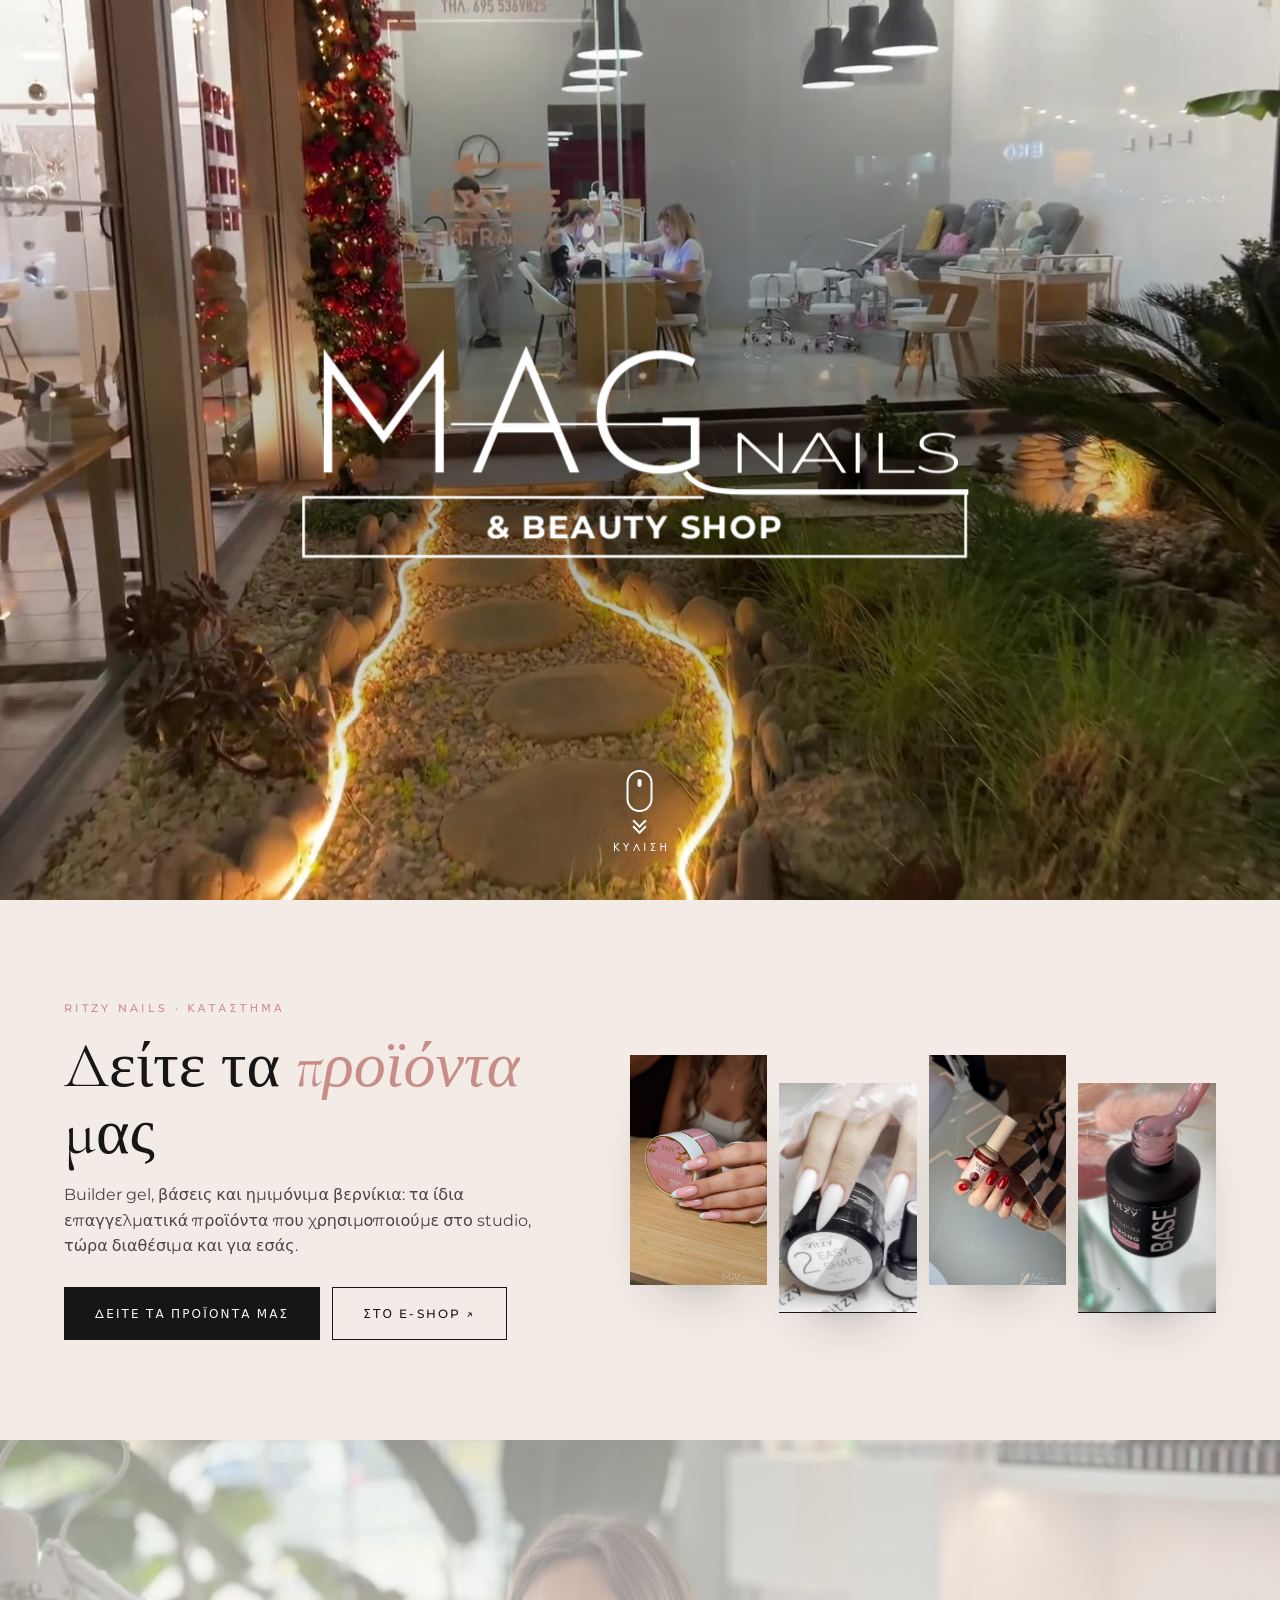
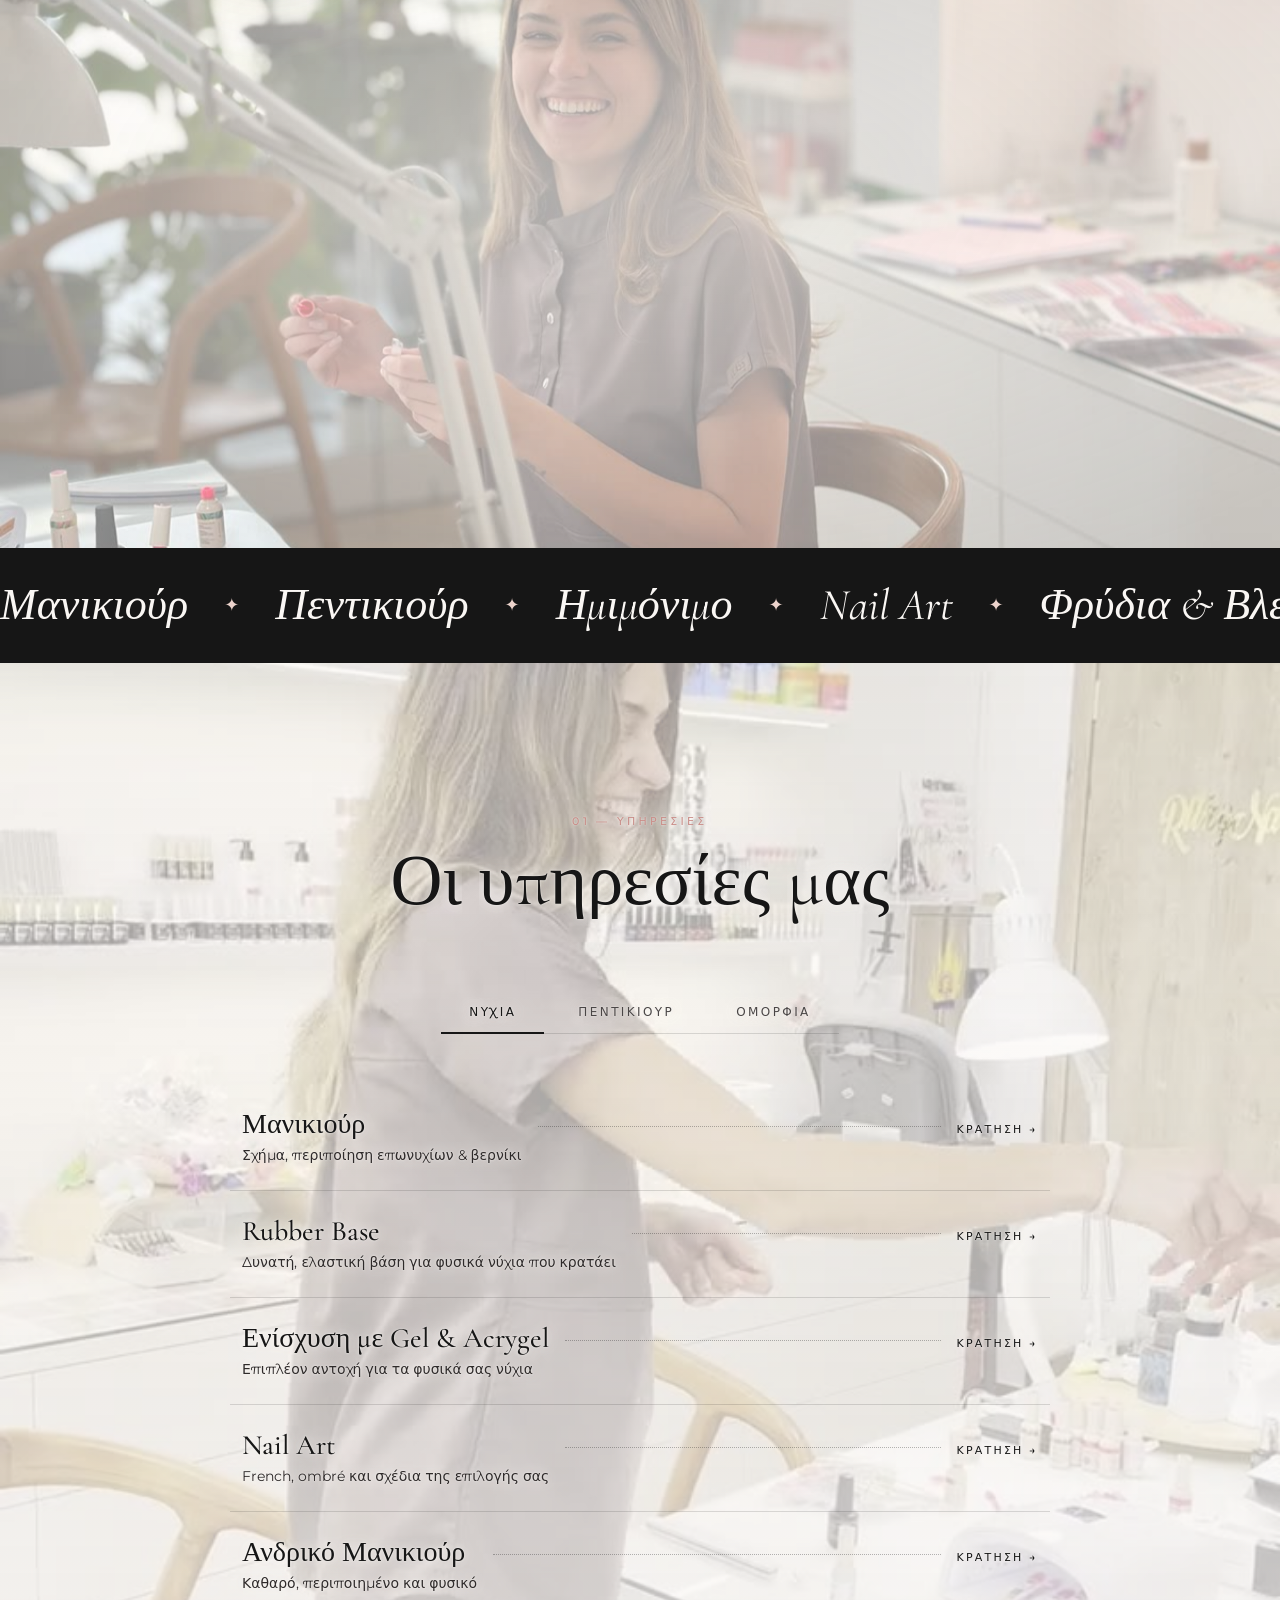
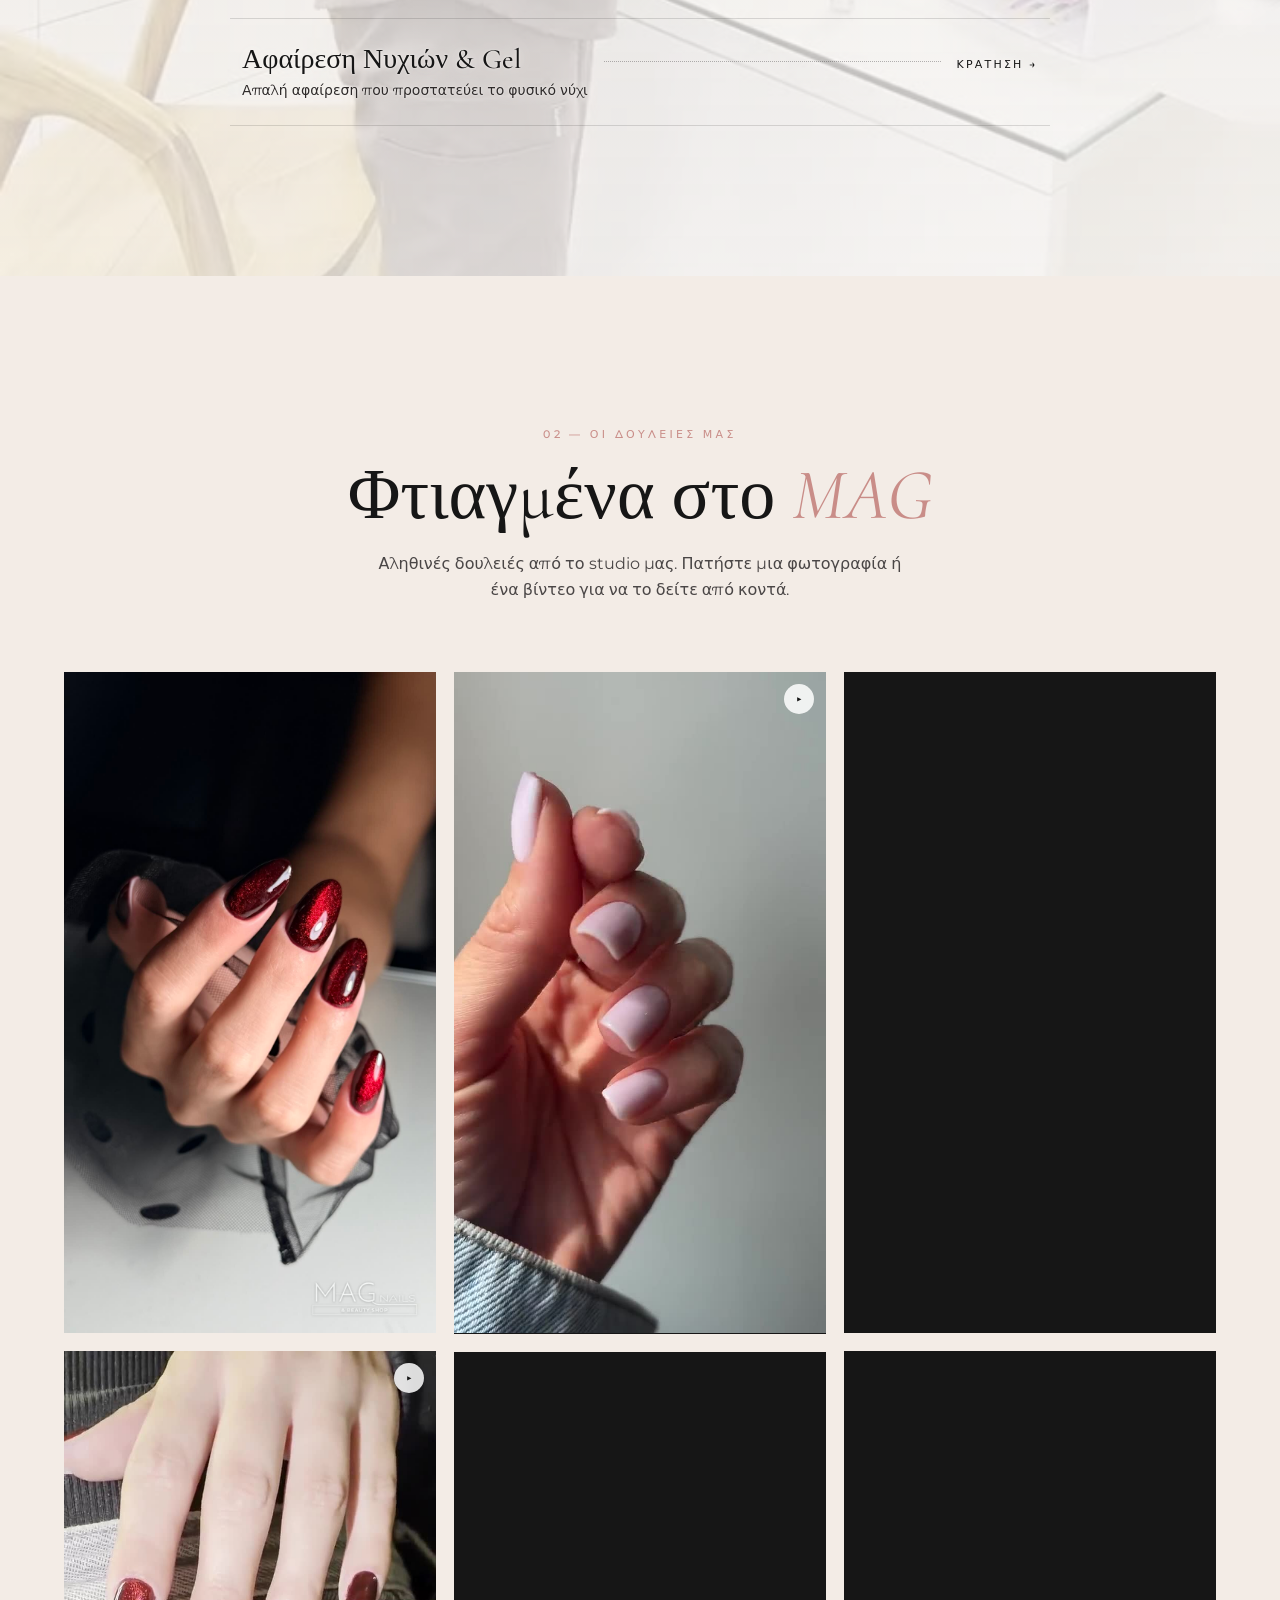
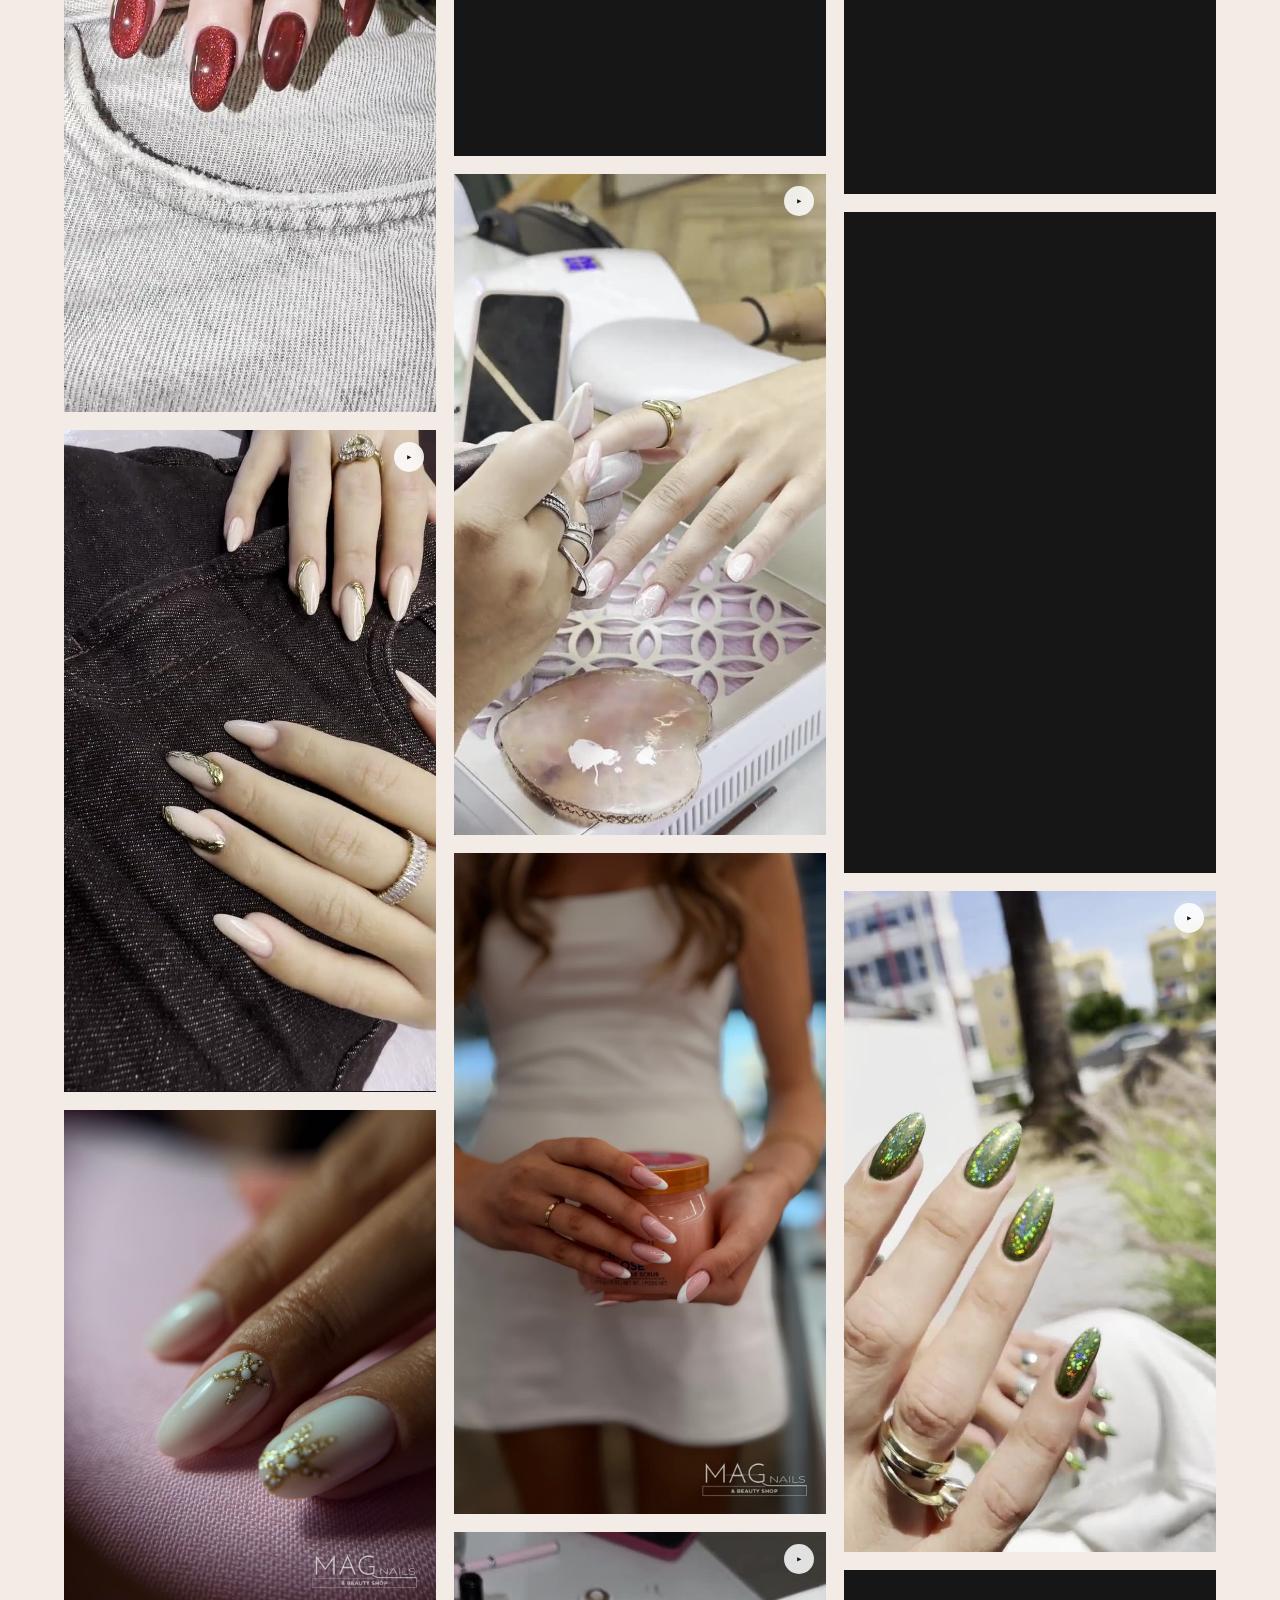
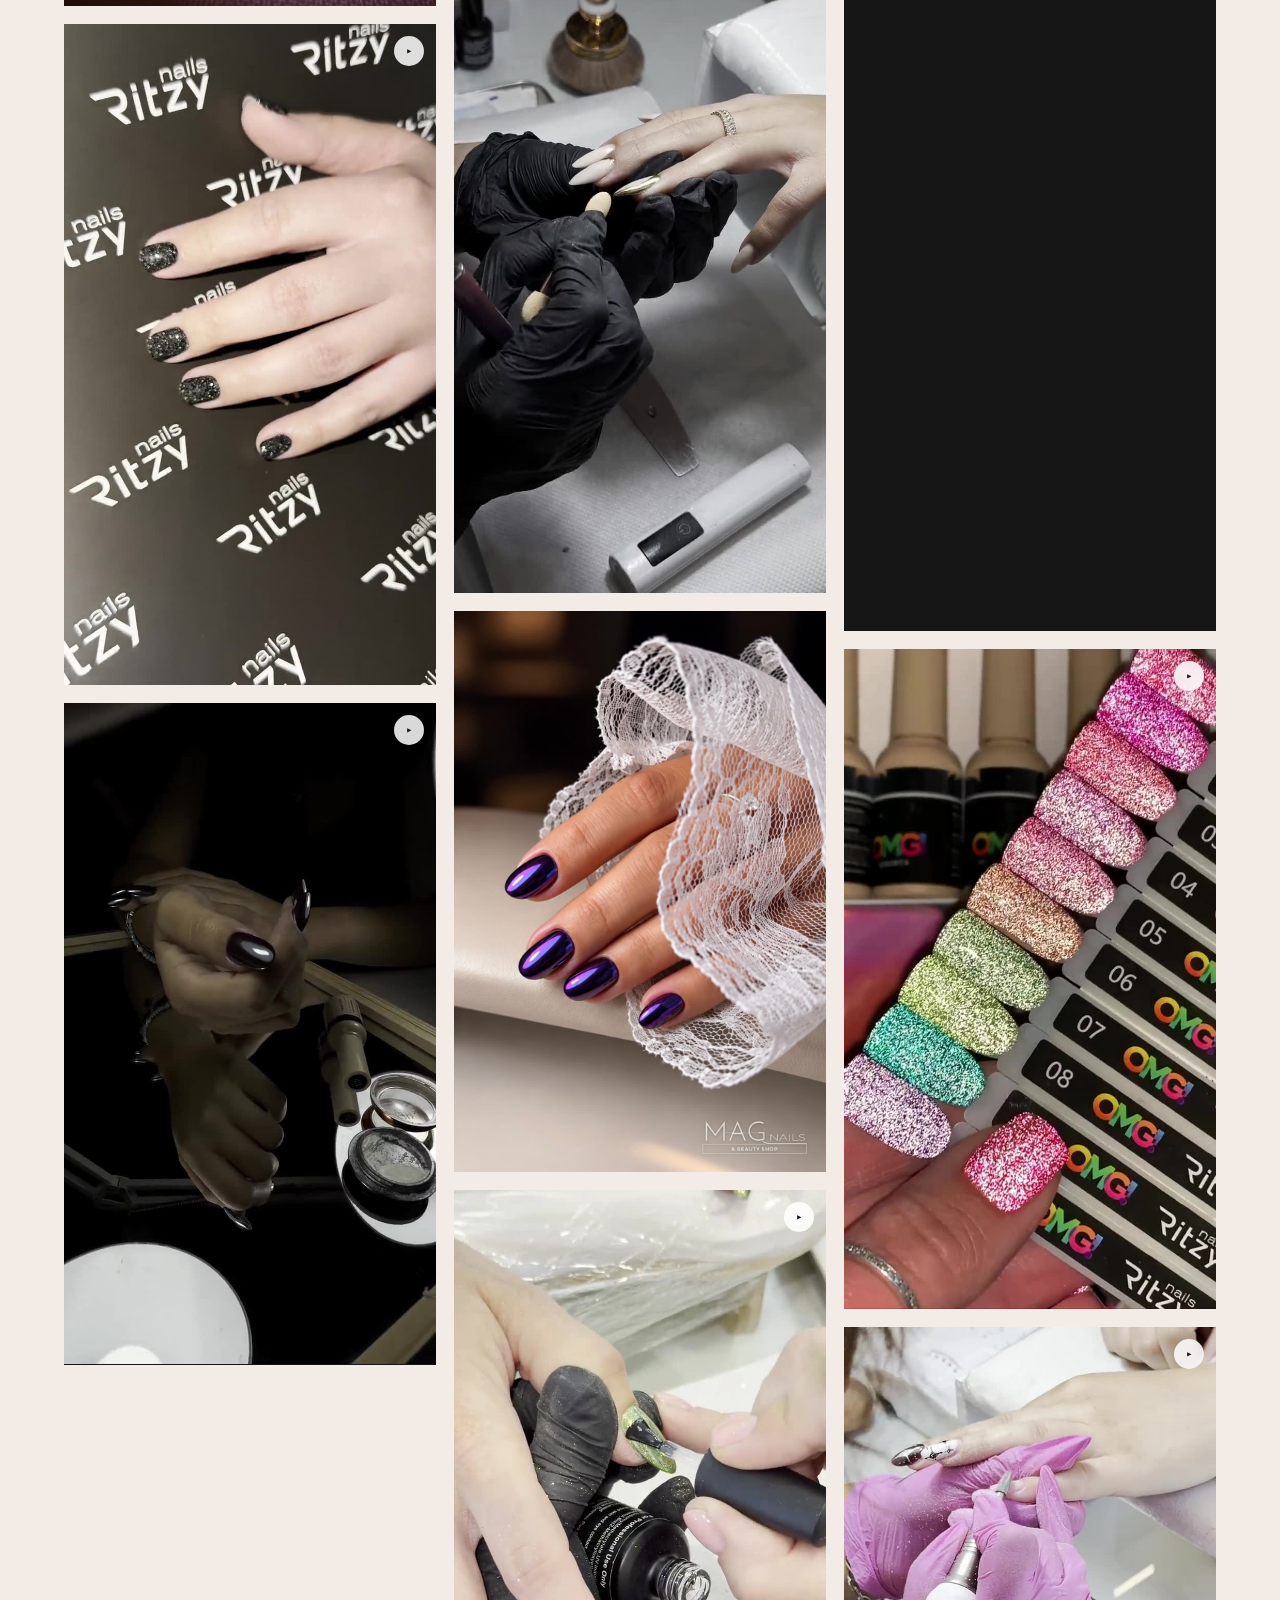
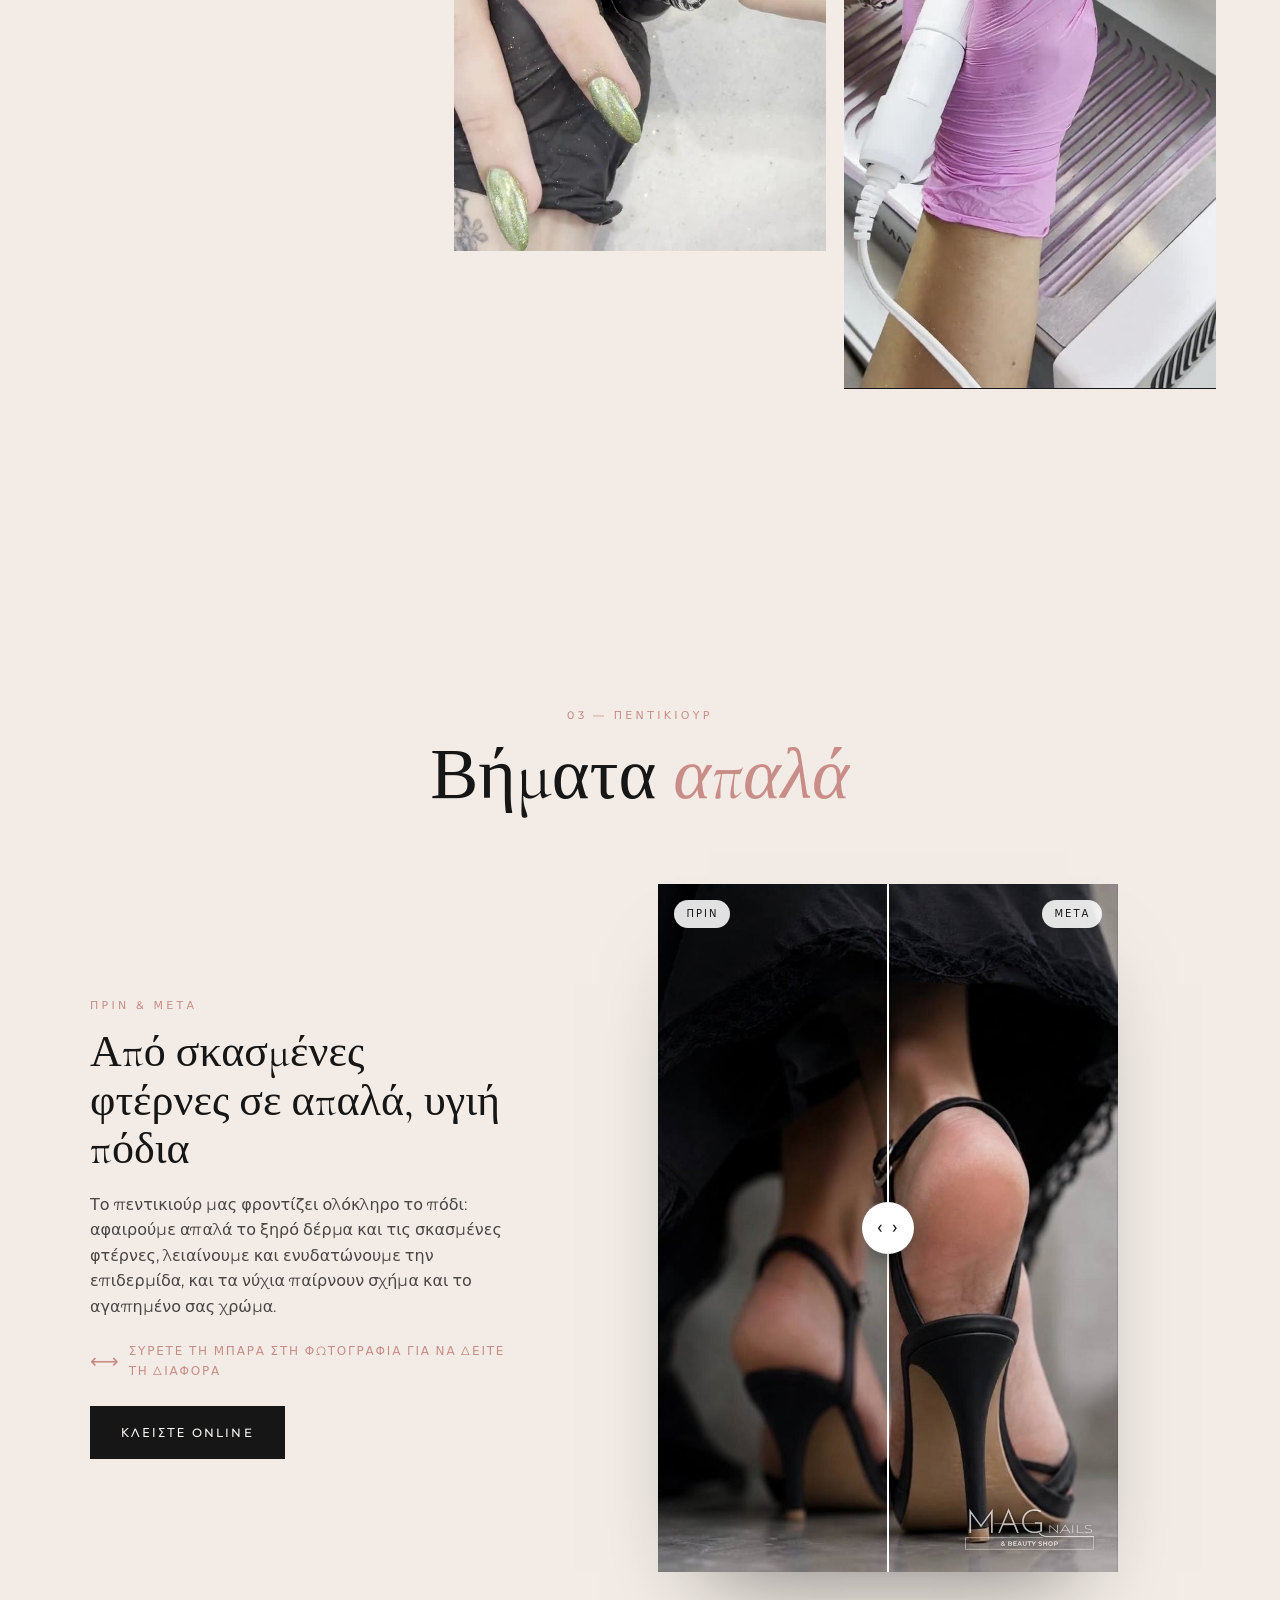
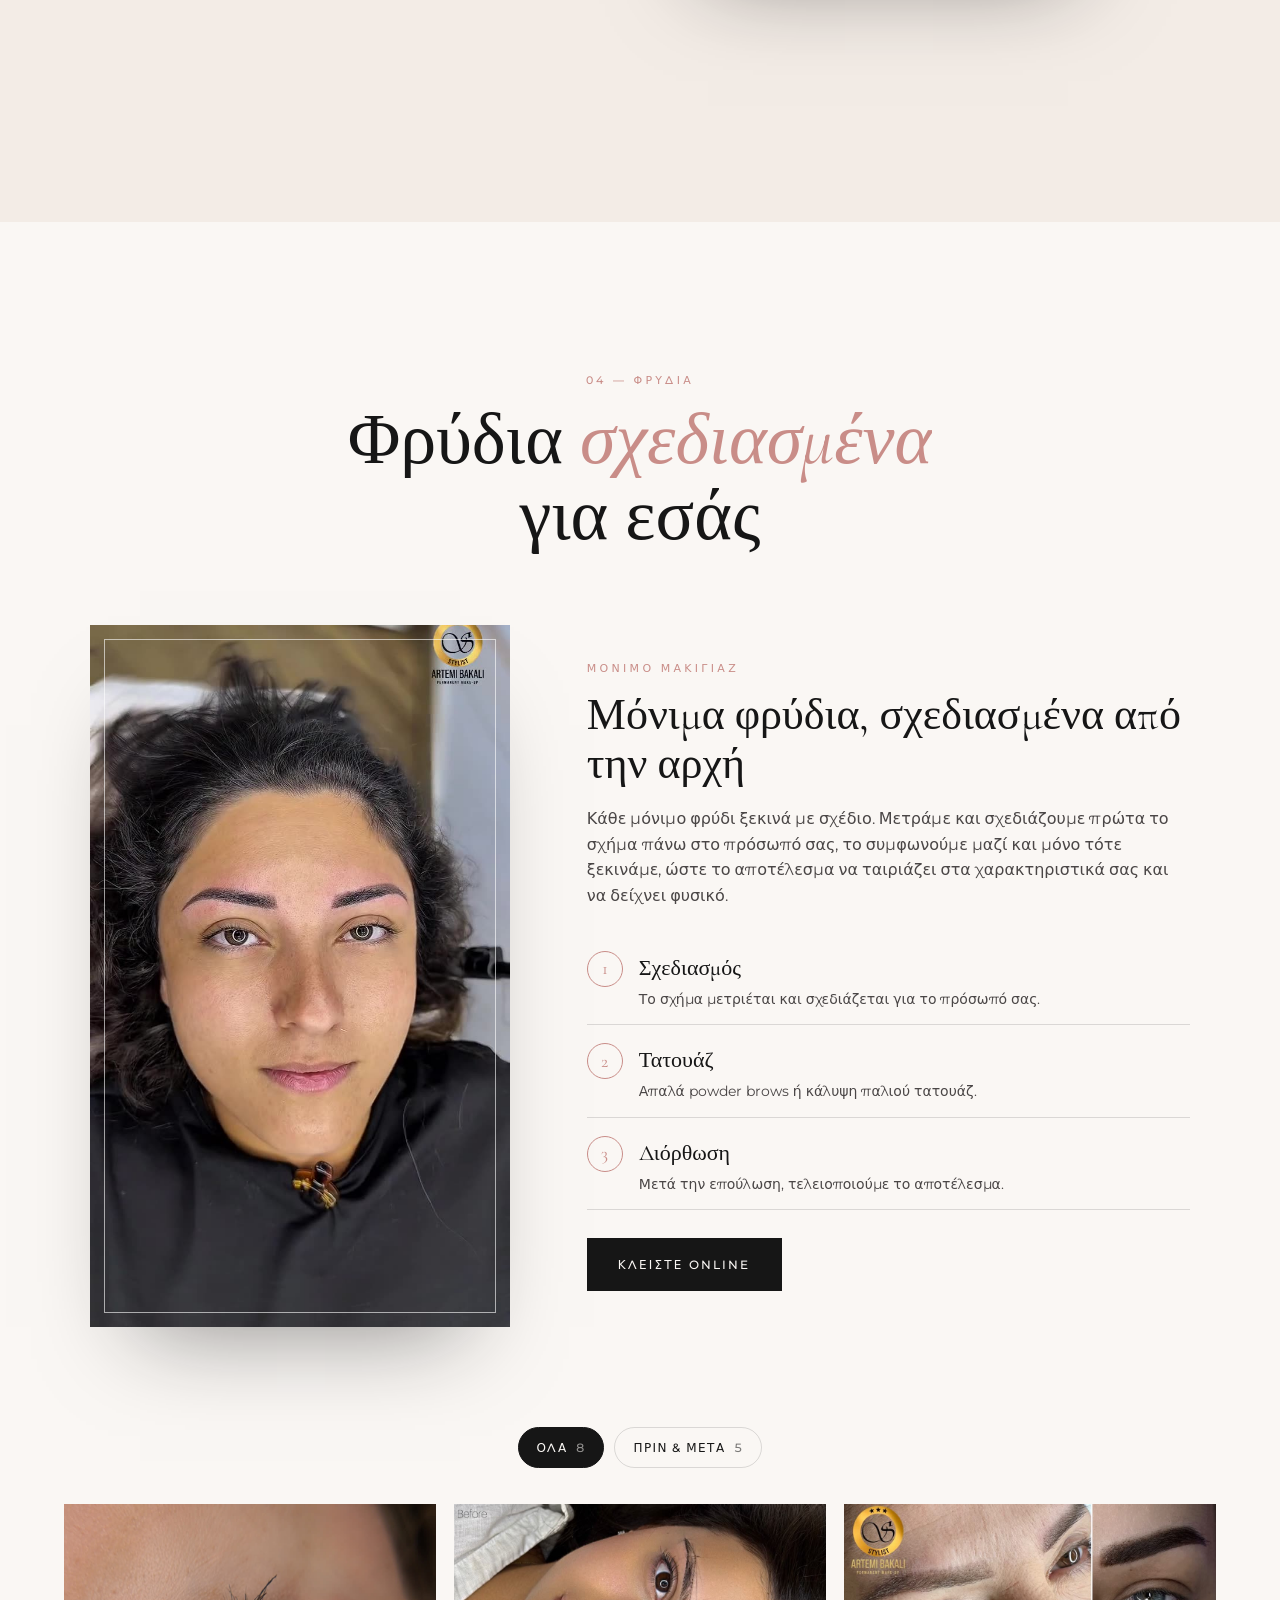
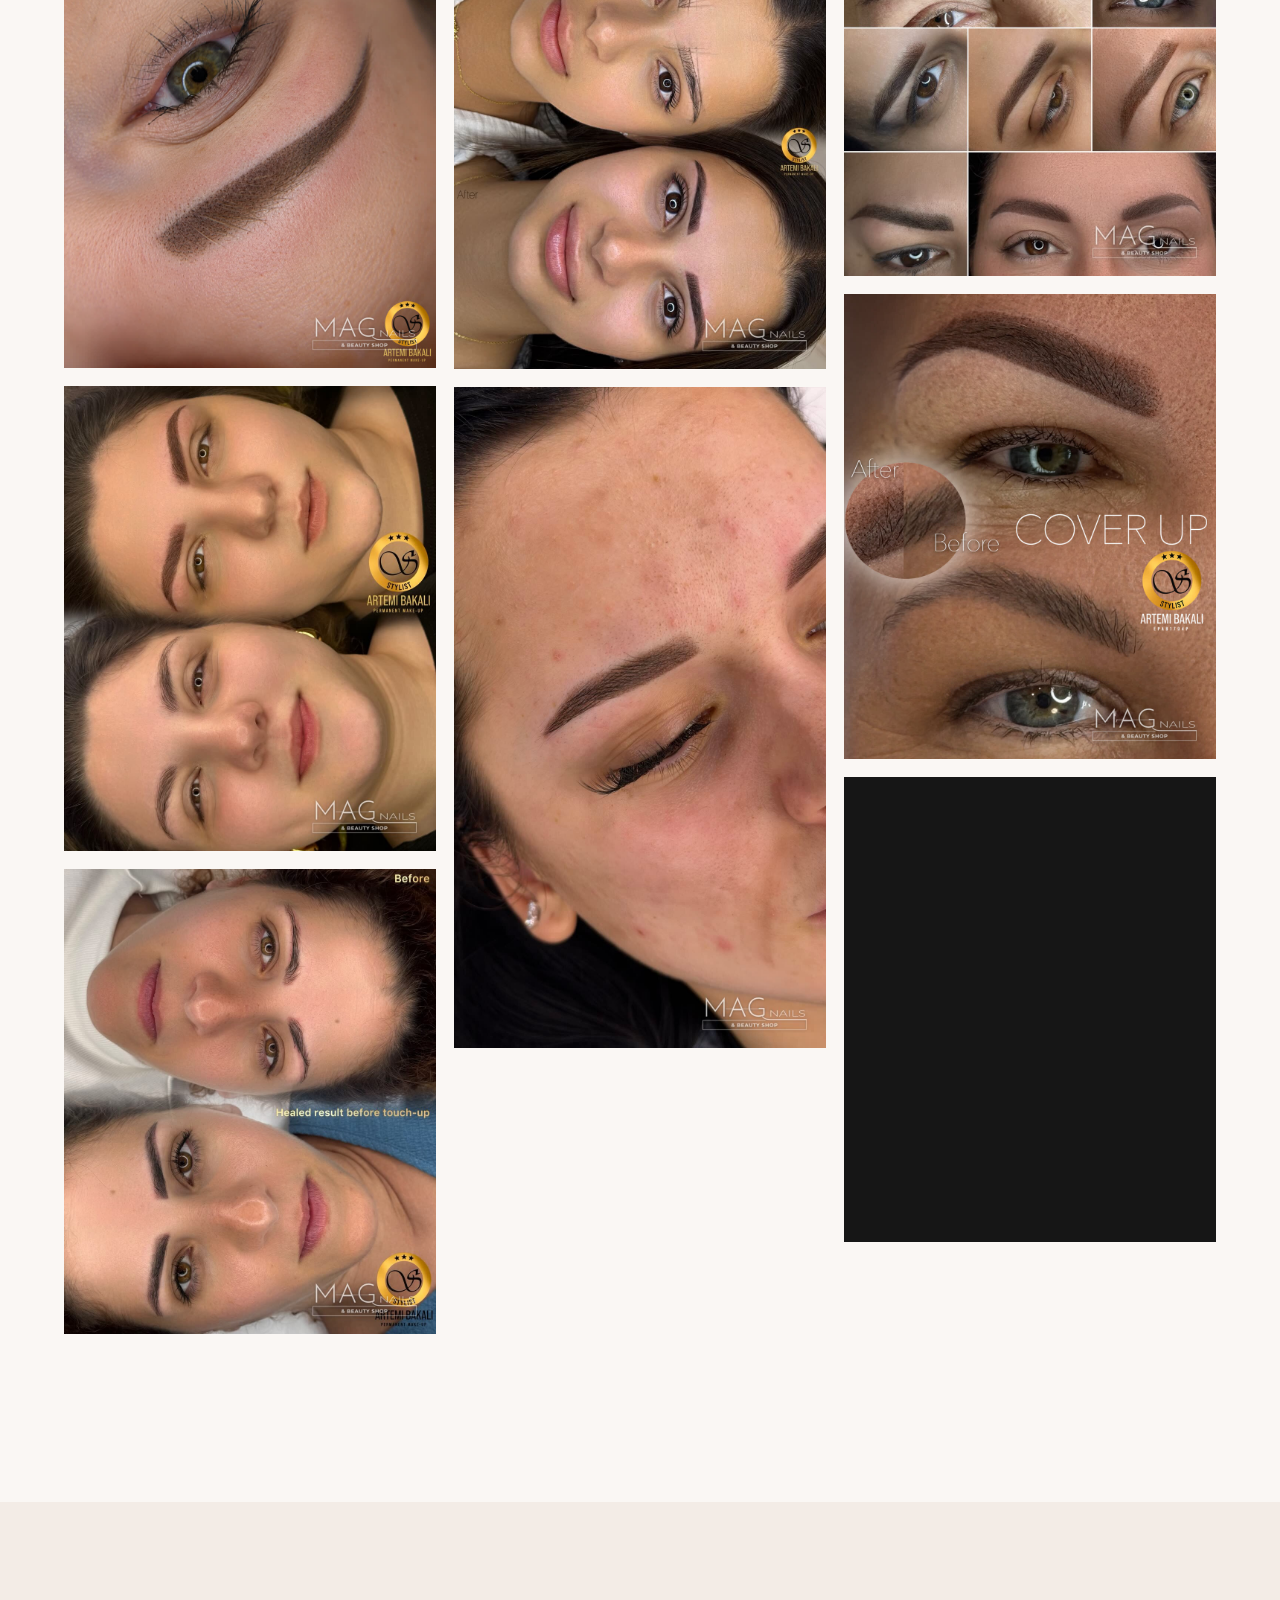
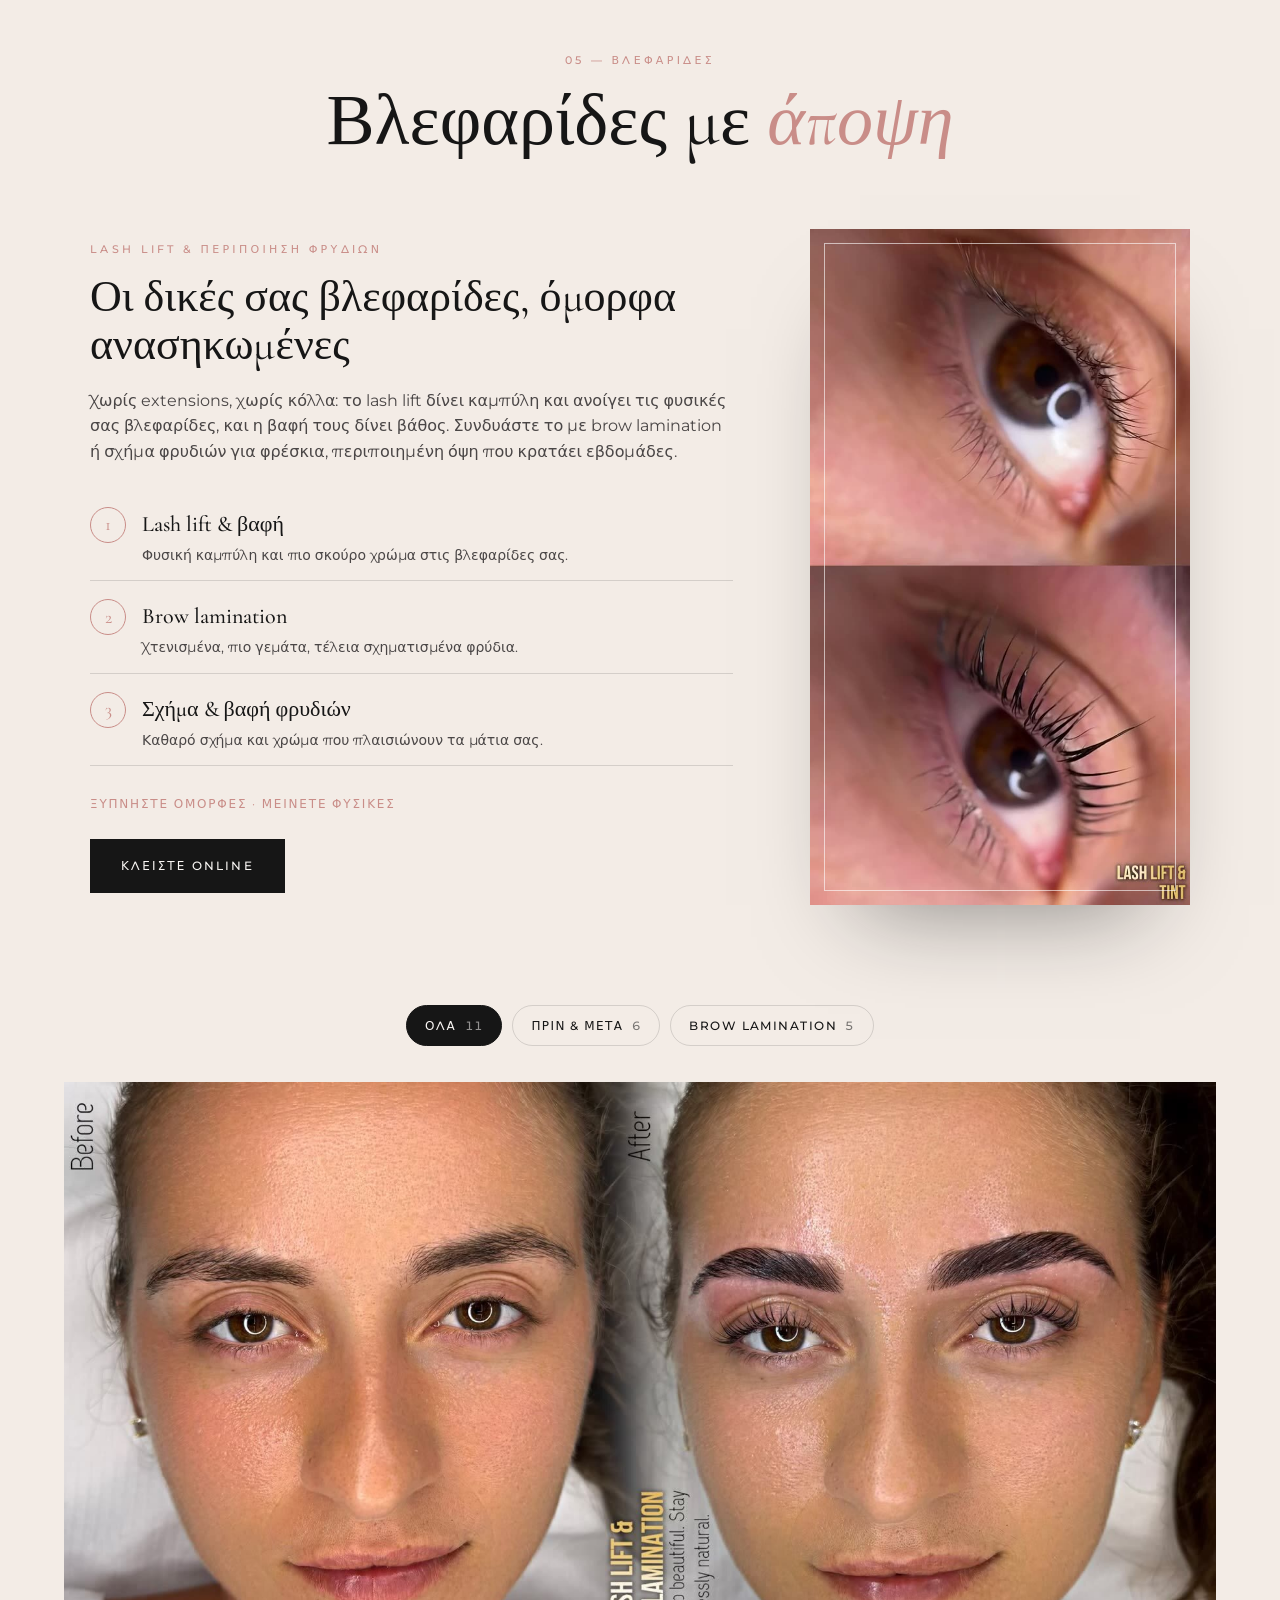
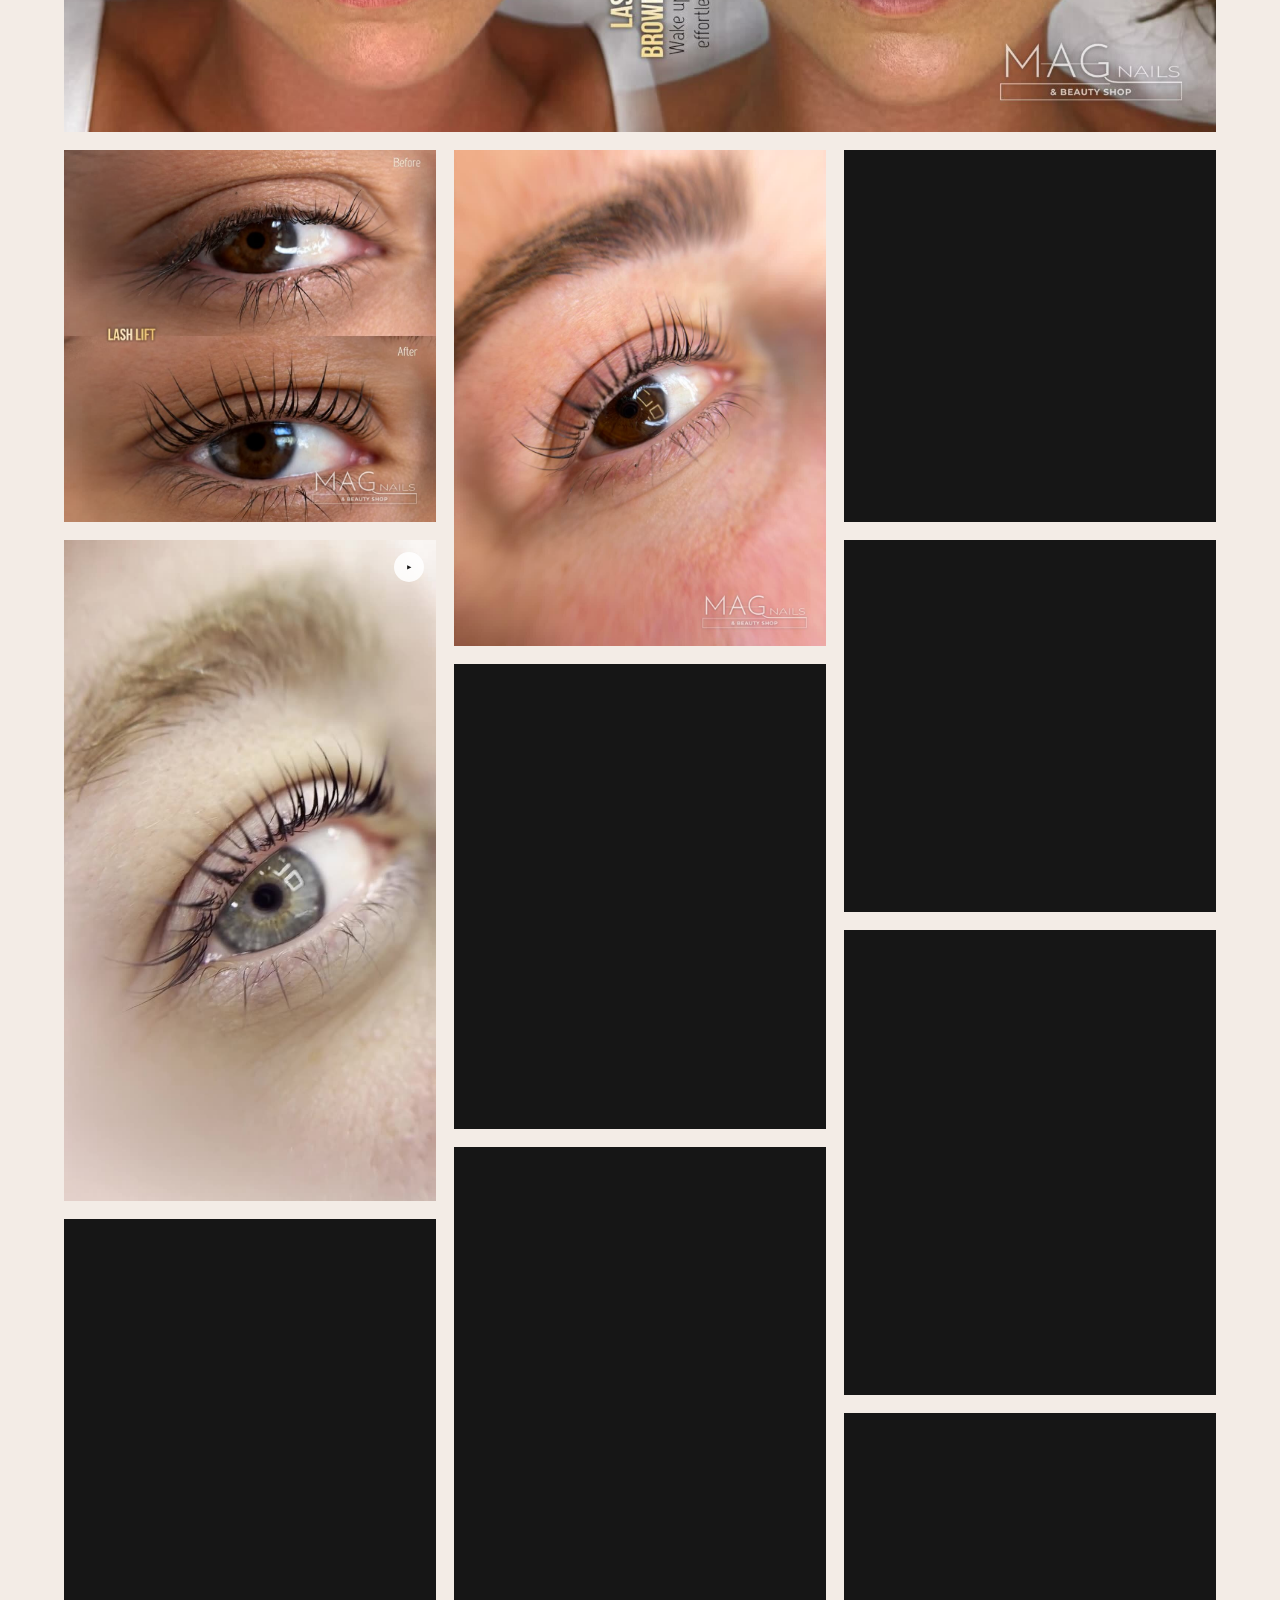
==== el/index.html @ be74e488 "Add Greek version (/el/) with language switch, hreflang and sitemap tools/build-el.py generates el/i" ====
<!DOCTYPE html>
<html lang="el" data-base="../">
<head>
  <meta charset="UTF-8" />
  <meta name="viewport" content="width=device-width, initial-scale=1.0" />
  <meta name="google-site-verification" content="Uv1dC8LpjzOMIhAaL8R7p_6eumK1EtTuQMmzEdozshI" />
  <title>MAG Nails &amp; Beauty Shop · Νύχια, φρύδια &amp; βλεφαρίδες στη Ρόδο</title>
  <meta name="description" content="MAG Nails &amp; Beauty Shop στη Ρόδο: μανικιούρ, πεντικιούρ, ημιμόνιμο, rubber base, nail art, μόνιμο μακιγιάζ φρυδιών και χειλιών, lash lift. Κλείστε ραντεβού online." />
  <link rel="canonical" href="https://magnails.gr/el/" />
  <link rel="alternate" hreflang="en" href="https://magnails.gr/" />
  <link rel="alternate" hreflang="el" href="https://magnails.gr/el/" />
  <link rel="alternate" hreflang="x-default" href="https://magnails.gr/" />
  <link rel="icon" href="../favicon.ico" sizes="any" />
  <link rel="icon" href="../assets/favicon-32.png" type="image/png" sizes="32x32" />
  <link rel="icon" href="../assets/icon-192.png" type="image/png" sizes="192x192" />
  <meta property="og:type" content="website" />
  <meta property="og:locale" content="el_GR" />
  <meta property="og:site_name" content="MAG Nails &amp; Beauty Shop" />
  <meta property="og:title" content="MAG Nails &amp; Beauty Shop · Ρόδος" />
  <meta property="og:description" content="Νύχια, πεντικιούρ, μόνιμα φρύδια, βλεφαρίδες και χείλη στη Ρόδο. Κλείστε ραντεβού online." />
  <meta property="og:url" content="https://magnails.gr/el/" />
  <meta property="og:image" content="https://magnails.gr/assets/og-image.jpg" />
  <meta property="og:image:width" content="1200" />
  <meta property="og:image:height" content="630" />
  <meta property="og:image:alt" content="Λογότυπο MAG Nails &amp; Beauty Shop" />
  <meta name="twitter:card" content="summary_large_image" />
  <meta name="twitter:image" content="https://magnails.gr/assets/og-image.jpg" />
  <link rel="apple-touch-icon" href="../assets/apple-touch-icon.png" />
  <link rel="preconnect" href="https://fonts.googleapis.com" />
  <link rel="preconnect" href="https://fonts.gstatic.com" crossorigin />
  <link href="https://fonts.googleapis.com/css2?family=Cormorant+Garamond:ital,wght@0,400;0,500;1,400&family=Josefin+Sans:wght@200;300&family=Montserrat:wght@300;400;500;700&display=swap" rel="stylesheet" />
  <link rel="stylesheet" href="../css/style.css" />
</head>
<body class="is-loading">

  <!-- Reusable logo -->
  <svg width="0" height="0" style="position:absolute" aria-hidden="true">
    <defs>
      <symbol id="ig-icon" viewBox="0 0 24 24">
        <rect x="3" y="3" width="18" height="18" rx="5" fill="none" stroke="currentColor" stroke-width="1.8" />
        <circle cx="12" cy="12" r="4.2" fill="none" stroke="currentColor" stroke-width="1.8" />
        <circle cx="17.4" cy="6.6" r="1.2" fill="currentColor" />
      </symbol>
      <symbol id="wa-icon" viewBox="0 0 32 32">
        <path d="M16 3.5C9.1 3.5 3.5 8.9 3.5 15.6c0 2.4.7 4.6 2 6.5L4 28.5l6.6-1.7c1.6.8 3.5 1.3 5.4 1.3 6.9 0 12.5-5.4 12.5-12.1S22.9 3.5 16 3.5z" fill="none" stroke="currentColor" stroke-width="2.2" stroke-linejoin="round" />
        <path d="M11.9 9.9c-.3-.6-.6-.6-.9-.6h-.8c-.3 0-.7.1-1 .5-.4.4-1.3 1.3-1.3 3.1s1.3 3.6 1.5 3.9c.2.2 2.6 4.1 6.4 5.6 3.2 1.2 3.8 1 4.5.9.7-.1 2.2-.9 2.5-1.8.3-.9.3-1.6.2-1.8-.1-.2-.3-.3-.7-.5l-2.4-1.2c-.3-.1-.6-.2-.8.2-.2.4-.9 1.2-1.1 1.4-.2.2-.4.3-.8.1-.4-.2-1.6-.6-3-1.9-1.1-1-1.9-2.2-2.1-2.6-.2-.4 0-.6.2-.8l.6-.7c.2-.2.3-.4.4-.6.1-.3.1-.5 0-.7l-1-2.5z" fill="currentColor" />
      </symbol>
      <symbol id="logo" viewBox="0 0 760 250">
        <text class="lg-mag" x="4" y="150" textLength="460" lengthAdjust="spacingAndGlyphs">MAG</text>
        <text class="lg-nails" x="478" y="150" textLength="262" lengthAdjust="spacingAndGlyphs">NAILS</text>
        <line class="lg-strike" x1="170" y1="96" x2="420" y2="96" />
        <path class="lg-tail" d="M432 152 C 446 170, 470 172, 500 172 L 744 172" />
        <path class="lg-box" d="M744 172 L 744 244 L 4 244 L 4 178 L 450 178" />
        <text class="lg-shop" x="374" y="224" text-anchor="middle">&amp; BEAUTY SHOP</text>
      </symbol>
    </defs>
  </svg>

  <!-- Preloader -->
  <div class="loader" aria-hidden="true">
    <svg class="loader__logo logo-anim" viewBox="0 0 760 250"><use href="#logo" /></svg>
    <div class="loader__bar"><span></span></div>
  </div>

  <div class="scroll-progress" aria-hidden="true"></div>
  <div class="cursor" aria-hidden="true"></div>
  <div class="cursor-ring" aria-hidden="true"></div>

  <!-- Navigation -->
  <header class="nav">
    <a href="#top" class="nav__brand" aria-label="MAG Nails αρχική">
      <svg viewBox="0 0 760 250"><use href="#logo" /></svg>
    </a>
    <nav class="nav__links" id="menu">
      <a href="products.html">Προϊόντα</a>
      <a href="#services">Υπηρεσίες</a>
      <a href="#gallery">Δουλειές</a>
      <a href="#pedicure">Πεντικιούρ</a>
      <a href="#brows">Φρύδια</a>
      <a href="#lashes">Βλεφαρίδες</a>
      <a href="#lips">Χείλη</a>
      <a href="#about">Εμείς</a>
      <a href="#hours">Ωράριο</a>
      <a href="#visit">Επικοινωνία</a>
      <a href="../" class="lang-switch" hreflang="en" lang="en">EN</a>
      <a href="#book" class="btn btn--small magnetic" data-config="treatwell" target="_blank" rel="noopener">Κράτηση</a>
    </nav>
    <button class="nav__toggle" aria-label="Άνοιγμα μενού" aria-expanded="false" aria-controls="menu">
      <span></span><span></span>
    </button>
  </header>

  <main id="top">
    <!-- Video hero: full-screen salon video with the logo on top -->
    <section class="video-hero" aria-label="Μια ματιά μέσα στο MAG Nails">
      <video class="video-hero__video" autoplay muted loop playsinline preload="auto" poster="../assets/hero-poster.jpg">
        <source src="../assets/hero-mobile.mp4" type="video/mp4" media="(max-width: 900px)" />
        <source src="../assets/hero.mp4" type="video/mp4" />
      </video>
      <div class="video-hero__scrim" aria-hidden="true"></div>
      <svg class="video-hero__logo logo-anim" viewBox="0 0 760 250" role="img" aria-label="MAG Nails &amp; Beauty Shop">
        <use href="#logo" />
      </svg>
      <a class="scroll-down" href="#products" aria-label="Κύλιση προς τα κάτω">
        <span class="scroll-down__mouse" aria-hidden="true"><span class="scroll-down__wheel"></span></span>
        <span class="scroll-down__chev" aria-hidden="true"><i></i><i></i></span>
        <span class="scroll-down__text">Κύλιση</span>
      </a>
    </section>

    <!-- See our products (teaser → products.html) -->
    <section class="pteaser" id="products">
      <div class="pteaser__inner">
        <div class="pteaser__text">
          <p class="eyebrow reveal">Ritzy Nails · Κατάστημα</p>
          <h2 class="pteaser__title split">Δείτε τα <em>προϊόντα</em> μας</h2>
          <p class="reveal">Builder gel, βάσεις και ημιμόνιμα βερνίκια: τα ίδια επαγγελματικά προϊόντα που χρησιμοποιούμε στο studio, τώρα διαθέσιμα και για εσάς.</p>
          <div class="pteaser__ctas reveal">
            <a class="btn magnetic" href="products.html"><span>Δείτε τα προϊόντα μας</span></a>
            <a class="btn btn--ghost magnetic" data-config="eshop" href="#" target="_blank" rel="noopener">Στο e-shop ↗</a>
          </div>
        </div>
        <div class="pteaser__strip reveal" aria-hidden="true">
          <a href="products.html" tabindex="-1"><img src="../assets/products/p01.jpg" alt="" loading="lazy" decoding="async" /></a>
          <a href="products.html" tabindex="-1"><video muted loop playsinline autoplay preload="none" poster="../assets/products/v03.jpg"><source src="../assets/products/v03.mp4" type="video/mp4" /></video></a>
          <a href="products.html" tabindex="-1"><img src="../assets/products/p05.jpg" alt="" loading="lazy" decoding="async" /></a>
          <a href="products.html" tabindex="-1"><video muted loop playsinline autoplay preload="none" poster="../assets/products/v05.jpg"><source src="../assets/products/v05.mp4" type="video/mp4" /></video></a>
        </div>
      </div>
    </section>

    <!-- Intro -->
    <section class="hero has-bg">
      <div class="sec-bg" aria-hidden="true"><img src="../assets/bg/bg1.jpg" alt="" decoding="async" /></div>
      <div class="hero__blobs" aria-hidden="true">
        <span class="blob blob--1" data-depth="0.4"></span>
        <span class="blob blob--2" data-depth="-0.3"></span>
        <span class="blob blob--3" data-depth="0.2"></span>
      </div>

      <div class="hero__inner">
        <p class="eyebrow hero__eyebrow">Νύχια · Ομορφιά · Φροντίδα</p>
        <h1 class="hero__title split">Λεπτομέρειες που <em>μιλούν</em> για εσάς.</h1>
        <p class="hero__sub">Μανικιούρ ακριβείας, άψογο ημιμόνιμο και ζωγραφισμένο nail art σε ένα ήρεμο, μοντέρνο studio.</p>
        <div class="hero__cta">
          <a href="#book" class="btn magnetic" data-config="treatwell" target="_blank" rel="noopener">Κλείστε online</a>
          <a href="#services" class="btn btn--ghost magnetic">Δείτε τις υπηρεσίες</a>
          <a href="#" class="btn btn--ghost magnetic" data-config="eshop" target="_blank" rel="noopener">Τα προϊόντα μας</a>
        </div>
        <a class="hero__ig" data-config="instagram" href="#" target="_blank" rel="noopener">
          <svg viewBox="0 0 24 24" aria-hidden="true"><use href="#ig-icon" /></svg><span>@mag_nails_beautyshop</span>
        </a>
      </div>

      <a href="#book" class="badge" data-config="treatwell" target="_blank" rel="noopener" aria-label="Κλείστε ραντεβού στο Treatwell">
        <svg viewBox="0 0 200 200" aria-hidden="true">
          <defs><path id="circle" d="M100,100 m-78,0 a78,78 0 1,1 156,0 a78,78 0 1,1 -156,0" /></defs>
          <text><textPath href="#circle" textLength="482" lengthAdjust="spacing">ΚΛΕΙΣΤΕ ΡΑΝΤΕΒΟΥ · NAILS &amp; BEAUTY · ΚΛΕΙΣΤΕ ΡΑΝΤΕΒΟΥ · NAILS &amp; BEAUTY ·</textPath></text>
        </svg>
        <span class="badge__dot">✦</span>
      </a>
    </section>

    <!-- Marquee -->
    <div class="marquee" aria-hidden="true">
      <div class="marquee__track">
        <span>Μανικιούρ</span><i>✦</i><span>Πεντικιούρ</span><i>✦</i><span>Ημιμόνιμο</span><i>✦</i><span>Nail Art</span><i>✦</i><span>Φρύδια &amp; Βλεφαρίδες</span><i>✦</i><span>Αποτρίχωση</span><i>✦</i>
        <span>Μανικιούρ</span><i>✦</i><span>Πεντικιούρ</span><i>✦</i><span>Ημιμόνιμο</span><i>✦</i><span>Nail Art</span><i>✦</i><span>Φρύδια &amp; Βλεφαρίδες</span><i>✦</i><span>Αποτρίχωση</span><i>✦</i>
      </div>
    </div>

    <!-- Services -->
    <section class="section services has-bg" id="services">
      <div class="sec-bg" aria-hidden="true"><video muted loop playsinline preload="metadata" poster="../assets/bg/bg4.jpg"><source src="../assets/bg/bg4.mp4" type="video/mp4" /></video></div>
      <div class="section__head">
        <p class="eyebrow reveal">01 — Υπηρεσίες</p>
        <h2 class="section__title split">Οι υπηρεσίες μας</h2>
      </div>

      <div class="tabs reveal" role="tablist">
        <button class="tab is-active" role="tab" aria-selected="true" data-tab="nails">Νύχια</button>
        <button class="tab" role="tab" aria-selected="false" data-tab="feet">Πεντικιούρ</button>
        <button class="tab" role="tab" aria-selected="false" data-tab="beauty">Ομορφιά</button>
        <span class="tabs__indicator" aria-hidden="true"></span>
      </div>

      <!-- Services as listed on the salon's Treatwell page (no prices on purpose). Each "Book" opens Treatwell. -->
      <div class="menu is-active" data-panel="nails">
        <article class="menu__item"><div><h3>Μανικιούρ</h3><p>Σχήμα, περιποίηση επωνυχίων &amp; βερνίκι</p></div><span class="menu__dots"></span><a class="menu__book" data-config="treatwell" href="#" target="_blank" rel="noopener">Κράτηση →</a></article>
        <article class="menu__item"><div><h3>Rubber Base</h3><p>Δυνατή, ελαστική βάση για φυσικά νύχια που κρατάει</p></div><span class="menu__dots"></span><a class="menu__book" data-config="treatwell" href="#" target="_blank" rel="noopener">Κράτηση →</a></article>
        <article class="menu__item"><div><h3>Ενίσχυση με Gel &amp; Acrygel</h3><p>Επιπλέον αντοχή για τα φυσικά σας νύχια</p></div><span class="menu__dots"></span><a class="menu__book" data-config="treatwell" href="#" target="_blank" rel="noopener">Κράτηση →</a></article>
        <article class="menu__item"><div><h3>Nail Art</h3><p>French, ombré και σχέδια της επιλογής σας</p></div><span class="menu__dots"></span><a class="menu__book" data-config="treatwell" href="#" target="_blank" rel="noopener">Κράτηση →</a></article>
        <article class="menu__item"><div><h3>Ανδρικό Μανικιούρ</h3><p>Καθαρό, περιποιημένο και φυσικό</p></div><span class="menu__dots"></span><a class="menu__book" data-config="treatwell" href="#" target="_blank" rel="noopener">Κράτηση →</a></article>
        <article class="menu__item"><div><h3>Αφαίρεση Νυχιών &amp; Gel</h3><p>Απαλή αφαίρεση που προστατεύει το φυσικό νύχι</p></div><span class="menu__dots"></span><a class="menu__book" data-config="treatwell" href="#" target="_blank" rel="noopener">Κράτηση →</a></article>
      </div>
      <div class="menu" data-panel="feet">
        <article class="menu__item"><div><h3>Πεντικιούρ με Βερνίκι</h3><p>Πλήρης περιποίηση ποδιών με το χρώμα της επιλογής σας</p></div><span class="menu__dots"></span><a class="menu__book" data-config="treatwell" href="#" target="_blank" rel="noopener">Κράτηση →</a></article>
        <article class="menu__item"><div><h3>Θεραπευτικό Πεντικιούρ</h3><p>Βαθιά φροντίδα για ξηρό δέρμα και σκασμένες φτέρνες</p></div><span class="menu__dots"></span><a class="menu__book" data-config="treatwell" href="#" target="_blank" rel="noopener">Κράτηση →</a></article>
        <article class="menu__item"><div><h3>Θεραπείες Ποδιών</h3><p>Νύχια που μπαίνουν στο δέρμα, κάλοι, κότσια, παχιά &amp; προβληματικά νύχια</p></div><span class="menu__dots"></span><a class="menu__book" data-config="treatwell" href="#" target="_blank" rel="noopener">Κράτηση →</a></article>
      </div>
      <div class="menu" data-panel="beauty">
        <article class="menu__item"><div><h3>Μόνιμα Φρύδια (Powder Brows)</h3><p>Σχεδιασμένα από την αρχή για το πρόσωπό σας</p></div><span class="menu__dots"></span><a class="menu__book" data-config="treatwell" href="#" target="_blank" rel="noopener">Κράτηση →</a></article>
        <article class="menu__item"><div><h3>Κάλυψη Παλιού Τατουάζ Φρυδιών</h3><p>Φρέσκια, φυσική όψη πάνω από παλιό τατουάζ</p></div><span class="menu__dots"></span><a class="menu__book" data-config="treatwell" href="#" target="_blank" rel="noopener">Κράτηση →</a></article>
        <article class="menu__item"><div><h3>Ημιμόνιμο Μακιγιάζ Χειλιών</h3><p>Lip blush και aquarelle lips, απαλό φυσικό χρώμα</p></div><span class="menu__dots"></span><a class="menu__book" data-config="treatwell" href="#" target="_blank" rel="noopener">Κράτηση →</a></article>
        <article class="menu__item"><div><h3>Σχήμα Φρυδιών</h3><p>Με κερί, τσιμπιδάκι ή κλωστή</p></div><span class="menu__dots"></span><a class="menu__book" data-config="treatwell" href="#" target="_blank" rel="noopener">Κράτηση →</a></article>
        <article class="menu__item"><div><h3>Brow Lamination</h3><p>Πιο γεμάτα, χτενισμένα, καλοσχηματισμένα φρύδια</p></div><span class="menu__dots"></span><a class="menu__book" data-config="treatwell" href="#" target="_blank" rel="noopener">Κράτηση →</a></article>
        <article class="menu__item"><div><h3>Ημιμόνιμη Βαφή Φρυδιών</h3><p>Χρώμα και έμφαση στα φρύδια σας</p></div><span class="menu__dots"></span><a class="menu__book" data-config="treatwell" href="#" target="_blank" rel="noopener">Κράτηση →</a></article>
        <article class="menu__item"><div><h3>Lash Lift &amp; Βαφή</h3><p>Φυσική καμπύλη και χρώμα στις δικές σας βλεφαρίδες</p></div><span class="menu__dots"></span><a class="menu__book" data-config="treatwell" href="#" target="_blank" rel="noopener">Κράτηση →</a></article>
        <article class="menu__item"><div><h3>Αποτρίχωση Προσώπου</h3><p>Πάνω χείλος και πρόσωπο</p></div><span class="menu__dots"></span><a class="menu__book" data-config="treatwell" href="#" target="_blank" rel="noopener">Κράτηση →</a></article>
      </div>
    </section>

    <!-- Our work (filled from WORK in js/main.js) -->
    <section class="section gallery" id="gallery">
      <div class="section__head">
        <p class="eyebrow reveal">02 — Οι δουλειές μας</p>
        <h2 class="section__title split">Φτιαγμένα στο <em>MAG</em></h2>
        <p class="section__lead reveal">Αληθινές δουλειές από το studio μας. Πατήστε μια φωτογραφία ή ένα βίντεο για να το δείτε από κοντά.</p>
      </div>
      <div class="works"></div>
    </section>

    <!-- Pedicure: draggable before / after comparison -->
    <section class="section pedicure" id="pedicure">
      <div class="section__head">
        <p class="eyebrow reveal">03 — Πεντικιούρ</p>
        <h2 class="section__title split">Βήματα <em>απαλά</em></h2>
      </div>
      <div class="brows__feature pedicure__feature">
        <div class="brows__text">
          <p class="eyebrow reveal">Πριν &amp; μετά</p>
          <h3 class="brows__title reveal">Από σκασμένες φτέρνες σε απαλά, υγιή πόδια</h3>
          <p class="reveal">Το πεντικιούρ μας φροντίζει ολόκληρο το πόδι: αφαιρούμε απαλά το ξηρό δέρμα και τις σκασμένες φτέρνες, λειαίνουμε και ενυδατώνουμε την επιδερμίδα, και τα νύχια παίρνουν σχήμα και το αγαπημένο σας χρώμα.</p>
          <p class="pedicure__hint reveal"><span aria-hidden="true">⟷</span> Σύρετε τη μπάρα στη φωτογραφία για να δείτε τη διαφορά</p>
          <a class="btn magnetic reveal" data-config="treatwell" href="#" target="_blank" rel="noopener">Κλείστε online</a>
        </div>
        <div class="ba reveal" style="--pos: 50%">
          <img class="ba__img" src="../assets/pedicure/after.jpg" alt="Μετά το πεντικιούρ: απαλές, υγιείς φτέρνες" width="900" height="1346" loading="lazy" decoding="async" />
          <img class="ba__img ba__img--before" src="../assets/pedicure/before.jpg" alt="Πριν το πεντικιούρ: ξηρές, σκασμένες φτέρνες" width="900" height="1346" loading="lazy" decoding="async" />
          <span class="ba__label ba__label--before" aria-hidden="true">Πριν</span>
          <span class="ba__label ba__label--after" aria-hidden="true">Μετά</span>
          <span class="ba__line" aria-hidden="true"><span class="ba__knob">‹ ›</span></span>
          <input class="ba__range" type="range" min="0" max="100" value="50" step="0.1" aria-label="Σύγκριση πριν και μετά: σύρετε αριστερά για να δείτε περισσότερο το αποτέλεσμα" />
        </div>
      </div>
    </section>

    <!-- Brows & lashes: feature video + filterable results (filled from BROWS in js/main.js) -->
    <section class="section brows pmu" id="brows" data-list="brows">
      <div class="section__head">
        <p class="eyebrow reveal">04 — Φρύδια</p>
        <h2 class="section__title split">Φρύδια <em>σχεδιασμένα</em> για εσάς</h2>
      </div>

      <div class="brows__feature">
        <div class="brows__video reveal">
          <video muted loop playsinline preload="metadata" poster="../assets/brows/video.jpg" aria-label="Πελάτισσα με τα νέα μόνιμα φρύδια της">
            <source src="../assets/brows/video.mp4" type="video/mp4" />
          </video>
        </div>
        <div class="brows__text">
          <p class="eyebrow reveal">Μόνιμο μακιγιάζ</p>
          <h3 class="brows__title reveal">Μόνιμα φρύδια, σχεδιασμένα από την αρχή</h3>
          <p class="reveal">Κάθε μόνιμο φρύδι ξεκινά με σχέδιο. Μετράμε και σχεδιάζουμε πρώτα το σχήμα πάνω στο πρόσωπό σας, το συμφωνούμε μαζί και μόνο τότε ξεκινάμε, ώστε το αποτέλεσμα να ταιριάζει στα χαρακτηριστικά σας και να δείχνει φυσικό.</p>
          <ol class="brows__steps">
            <li class="reveal" style="--d:0"><b>1</b><div><h4>Σχεδιασμός</h4><p>Το σχήμα μετριέται και σχεδιάζεται για το πρόσωπό σας.</p></div></li>
            <li class="reveal" style="--d:1"><b>2</b><div><h4>Τατουάζ</h4><p>Απαλά powder brows ή κάλυψη παλιού τατουάζ.</p></div></li>
            <li class="reveal" style="--d:2"><b>3</b><div><h4>Διόρθωση</h4><p>Μετά την επούλωση, τελειοποιούμε το αποτέλεσμα.</p></div></li>
          </ol>
          <a class="btn magnetic reveal" data-config="treatwell" href="#" target="_blank" rel="noopener">Κλείστε online</a>
        </div>
      </div>

      <div class="chips reveal" role="group" aria-label="Φίλτρο αποτελεσμάτων">
        <button class="chip" data-filter="all" aria-pressed="true">Όλα <span class="chip__n"></span></button>
        <button class="chip" data-filter="ba" aria-pressed="false">Πριν &amp; μετά <span class="chip__n"></span></button>
      </div>
      <div class="works pmu-grid"></div>
    </section>

    <!-- Lashes & brow care: lash lift, tint, brow lamination (filled from LASHES in js/main.js) -->
    <section class="section brows lashes pmu" id="lashes" data-list="lashes">
      <div class="section__head">
        <p class="eyebrow reveal">05 — Βλεφαρίδες</p>
        <h2 class="section__title split">Βλεφαρίδες με <em>άποψη</em></h2>
      </div>

      <div class="brows__feature">
        <div class="brows__text">
          <p class="eyebrow reveal">Lash lift &amp; περιποίηση φρυδιών</p>
          <h3 class="brows__title reveal">Οι δικές σας βλεφαρίδες, όμορφα ανασηκωμένες</h3>
          <p class="reveal">Χωρίς extensions, χωρίς κόλλα: το lash lift δίνει καμπύλη και ανοίγει τις φυσικές σας βλεφαρίδες, και η βαφή τους δίνει βάθος. Συνδυάστε το με brow lamination ή σχήμα φρυδιών για φρέσκια, περιποιημένη όψη που κρατάει εβδομάδες.</p>
          <ol class="brows__steps">
            <li class="reveal" style="--d:0"><b>1</b><div><h4>Lash lift &amp; βαφή</h4><p>Φυσική καμπύλη και πιο σκούρο χρώμα στις βλεφαρίδες σας.</p></div></li>
            <li class="reveal" style="--d:1"><b>2</b><div><h4>Brow lamination</h4><p>Χτενισμένα, πιο γεμάτα, τέλεια σχηματισμένα φρύδια.</p></div></li>
            <li class="reveal" style="--d:2"><b>3</b><div><h4>Σχήμα &amp; βαφή φρυδιών</h4><p>Καθαρό σχήμα και χρώμα που πλαισιώνουν τα μάτια σας.</p></div></li>
          </ol>
          <p class="brows__also reveal">Ξυπνήστε όμορφες · μείνετε φυσικές</p>
          <a class="btn magnetic reveal" data-config="treatwell" href="#" target="_blank" rel="noopener">Κλείστε online</a>
        </div>
        <div class="brows__video reveal">
          <video muted loop playsinline preload="metadata" poster="../assets/lashes/video.jpg" aria-label="Lash lift και βαφή, πριν και μετά">
            <source src="../assets/lashes/video.mp4" type="video/mp4" />
          </video>
        </div>
      </div>

      <div class="chips reveal" role="group" aria-label="Φίλτρο αποτελεσμάτων βλεφαρίδων">
        <button class="chip" data-filter="all" aria-pressed="true">Όλα <span class="chip__n"></span></button>
        <button class="chip" data-filter="ba" aria-pressed="false">Πριν &amp; μετά <span class="chip__n"></span></button>
        <button class="chip" data-filter="lam" aria-pressed="false">Brow lamination <span class="chip__n"></span></button>
      </div>
      <div class="works pmu-grid"></div>
    </section>

    <!-- Lips: semi-permanent lip make-up (filled from LIPS in js/main.js) -->
    <section class="section brows lips pmu" id="lips" data-list="lips">
      <div class="section__head">
        <p class="eyebrow reveal">06 — Χείλη</p>
        <h2 class="section__title split">Χείλη με <em>απαλό</em> χρώμα</h2>
      </div>

      <div class="brows__feature">
        <div class="brows__text">
          <p class="eyebrow reveal">Ημιμόνιμο μακιγιάζ</p>
          <h3 class="brows__title reveal">Ημιμόνιμο μακιγιάζ χειλιών</h3>
          <p class="reveal">Απαλό, φυσικό χρώμα και περίγραμμα για τα χείλη σας. Επιλέγουμε μαζί την απόχρωση και το σχήμα που ταιριάζει στο πρόσωπό σας, ώστε τα χείλη σας να δείχνουν φρέσκα κάθε μέρα, χωρίς κραγιόν.</p>
          <ol class="brows__steps">
            <li class="reveal" style="--d:0"><b>1</b><div><h4>Χρώμα</h4><p>Διαλέγουμε την απόχρωση που σας ταιριάζει, από απαλό ροζ έως βαθύ κόκκινο.</p></div></li>
            <li class="reveal" style="--d:1"><b>2</b><div><h4>Σχήμα</h4><p>Σχεδιάζεται το περίγραμμα και το χρώμα περνάει απαλά.</p></div></li>
            <li class="reveal" style="--d:2"><b>3</b><div><h4>Επούλωση &amp; ανανέωση</h4><p>Το χρώμα μαλακώνει με την επούλωση και μπορεί να ανανεωθεί αργότερα.</p></div></li>
          </ol>
          <p class="brows__also reveal">Lip blush · aquarelle lips · ανανέωση χρώματος</p>
          <a class="btn magnetic reveal" data-config="treatwell" href="#" target="_blank" rel="noopener">Κλείστε online</a>
        </div>
        <div class="brows__video reveal">
          <video muted loop playsinline preload="metadata" poster="../assets/lips/video.jpg" aria-label="Κοντινό ημιμόνιμου χρώματος χειλιών">
            <source src="../assets/lips/video.mp4" type="video/mp4" />
          </video>
        </div>
      </div>

      <div class="chips reveal" role="group" aria-label="Φίλτρο αποτελεσμάτων χειλιών">
        <button class="chip" data-filter="all" aria-pressed="true">Όλα <span class="chip__n"></span></button>
        <button class="chip" data-filter="ba" aria-pressed="false">Πριν &amp; μετά <span class="chip__n"></span></button>
        <button class="chip" data-filter="healed" aria-pressed="false">Μετά την επούλωση <span class="chip__n"></span></button>
      </div>
      <div class="works pmu-grid"></div>
    </section>

    <!-- Lightbox for the work gallery -->
    <div class="lightbox" role="dialog" aria-modal="true" aria-label="Οι δουλειές μας" hidden>
      <button class="lightbox__close" aria-label="Κλείσιμο">×</button>
      <button class="lightbox__nav lightbox__nav--prev" aria-label="Προηγούμενο">←</button>
      <div class="lightbox__stage"></div>
      <button class="lightbox__nav lightbox__nav--next" aria-label="Επόμενο">→</button>
      <p class="lightbox__count"></p>
    </div>

    <!-- E-shop banner -->
    <section class="shop" aria-label="Online κατάστημα">
      <div class="shop__inner">
        <div class="shop__text">
          <p class="eyebrow reveal">Αγορές online</p>
          <h2 class="shop__title split">Τα προϊόντα που <em>αγαπάμε</em>, τώρα για εσάς</h2>
          <p class="reveal">Ημιμόνιμα βερνίκια, builder βάσεις και περιποίηση νυχιών από τη Ritzy Nails, τα ίδια προϊόντα που χρησιμοποιούμε στο studio. Παραγγείλτε online και τα παραλαμβάνετε στο σπίτι.</p>
        </div>
        <a class="btn btn--shop magnetic reveal" data-config="eshop" href="#" target="_blank" rel="noopener">
          <span>Επισκεφθείτε το e-shop</span><i class="btn__arrow" aria-hidden="true">→</i>
        </a>
      </div>
    </section>

    <!-- About -->
    <section class="section about" id="about">
      <div class="about__visual reveal">
        <div class="about__frame">
          <img src="../assets/studio.jpg" alt="Τεχνίτρια του MAG Nails κάνει ημιμόνιμο μανικιούρ στο studio" width="1000" height="1776" loading="lazy" decoding="async" />
        </div>
        <span class="about__ring" aria-hidden="true"></span>
      </div>
      <div class="about__text">
        <p class="eyebrow reveal">07 — Το studio</p>
        <h2 class="section__title split">Καθαρές γραμμές. <em>Προσεκτικά</em> χέρια.</h2>
        <p class="reveal">Στο MAG Nails &amp; Beauty Shop πιστεύουμε ότι τα όμορφα νύχια κρύβονται στις λεπτομέρειες: το τέλειο σχήμα, καθαρά επωνύχια και χρώμα που κρατάει. Κάθε ραντεβού ξεκινά με συζήτηση, ώστε να φύγετε με ακριβώς αυτό που θέλατε.</p>
        <ul class="features">
          <li class="reveal" style="--d:0"><span>✦</span>Αποστειρωμένα εργαλεία για κάθε πελάτισσα</li>
          <li class="reveal" style="--d:1"><span>✦</span>Κορυφαίες μάρκες gel &amp; βερνικιών</li>
          <li class="reveal" style="--d:2"><span>✦</span>Nail art κατά παραγγελία</li>
          <li class="reveal" style="--d:3"><span>✦</span>Χαλαρή, φιλική ατμόσφαιρα</li>
        </ul>
      </div>
    </section>

    <!-- Process -->
    <section class="section process has-bg has-bg--dark">
      <div class="sec-bg" aria-hidden="true"><img src="../assets/bg/bg2.jpg" alt="" loading="lazy" decoding="async" /></div>
      <div class="section__head">
        <p class="eyebrow reveal">08 — Η επίσκεψή σας</p>
        <h2 class="section__title split">Πώς λειτουργεί</h2>
      </div>
      <div class="steps">
        <div class="steps__line" aria-hidden="true"><span></span></div>
        <div class="step reveal" style="--d:0"><b>1</b><h3>Κράτηση</h3><p>Διαλέξτε υπηρεσία και ώρα που σας βολεύει.</p></div>
        <div class="step reveal" style="--d:1"><b>2</b><h3>Συζήτηση</h3><p>Αποφασίζουμε μαζί σχήμα, μήκος και χρώμα.</p></div>
        <div class="step reveal" style="--d:2"><b>3</b><h3>Χαλάρωση</h3><p>Χαλαρώστε όσο φροντίζουμε τις λεπτομέρειες.</p></div>
        <div class="step reveal" style="--d:3"><b>4</b><h3>Λάμψη</h3><p>Φύγετε με νύχια που δεν θα σταματάτε να κοιτάτε.</p></div>
      </div>
    </section>

    <!-- Reviews (filled from REVIEWS in js/main.js) -->
    <section class="section reviews has-bg" id="reviews">
      <div class="sec-bg" aria-hidden="true"><img src="../assets/bg/bg3.jpg" alt="" loading="lazy" decoding="async" /></div>
      <div class="section__head">
        <p class="eyebrow reveal">09 — Κριτικές</p>
        <h2 class="section__title split">Μας αγαπούν οι <em>πελάτες</em> μας</h2>
      </div>
      <div class="ratings">
        <a class="rating reveal" data-config="treatwell" href="#" target="_blank" rel="noopener" style="--d:0">
          <span class="rating__src">Treatwell</span>
          <span class="rating__score">5<small>/5</small></span>
          <span class="rating__stars" aria-hidden="true">★★★★★</span>
          <span class="rating__count"><b data-count="574">574</b> κριτικές</span>
        </a>
        <div class="rating reveal" style="--d:1">
          <span class="rating__src">Google</span>
          <span class="rating__score">5<small>/5</small></span>
          <span class="rating__stars" aria-hidden="true">★★★★★</span>
          <span class="rating__count"><b data-count="195">195</b> κριτικές</span>
        </div>
      </div>
      <div class="rv-rows reveal">
        <div class="rv-row"><div class="rv-track"></div></div>
        <div class="rv-row rv-row--rev"><div class="rv-track"></div></div>
      </div>
    </section>

    <!-- Booking -->
    <section class="section book" id="book">
      <div class="book__card reveal">
        <div class="book__intro">
          <p class="eyebrow">10 — Ραντεβού</p>
          <h2 class="section__title split">Κλείστε τη <em>στιγμή</em> σας</h2>
          <p>Όλα τα ραντεβού κλείνονται online μέσω Treatwell. Διαλέξτε υπηρεσία, δείτε τις διαθέσιμες ώρες και κλείστε με λίγα κλικ, μέρα ή νύχτα.</p>
        </div>
        <div class="book__action">
          <a class="btn btn--tw magnetic" data-config="treatwell" href="#" target="_blank" rel="noopener">
            <span>Κλείστε online</span><i class="btn__arrow" aria-hidden="true">→</i>
          </a>
          <ol class="book__steps">
            <li><b>1</b>Διαλέξτε υπηρεσία</li>
            <li><b>2</b>Επιλέξτε ελεύθερη ώρα</li>
            <li><b>3</b>Έτοιμο, τα λέμε στο studio</li>
          </ol>
        </div>
      </div>
    </section>

    <!-- Opening hours (live) -->
    <section class="section opening" id="hours">
      <div class="section__head">
        <p class="eyebrow reveal">11 — Ωράριο</p>
        <h2 class="section__title split">Πότε θα μας <em>βρείτε</em></h2>
      </div>
      <div class="opening__grid">
        <div class="status reveal" data-state="closed" aria-live="polite">
          <svg class="status__ring" viewBox="0 0 220 220" aria-hidden="true">
            <circle cx="110" cy="110" r="100" class="status__track" />
            <circle cx="110" cy="110" r="100" class="status__fill" />
          </svg>
          <div class="status__body">
            <p class="status__label"><span class="status__dot"></span><span class="status__text">—</span></p>
            <p class="status__detail">—</p>
            <p class="status__count">—</p>
          </div>
          <p class="status__clock">Ώρα Ρόδου <b>--:--</b></p>
        </div>
        <div class="week reveal" style="--d:1">
          <div class="week__axis" aria-hidden="true"></div>
          <div class="week__days"></div>
        </div>
      </div>
    </section>

    <!-- Visit -->
    <section class="section visit" id="visit">
      <div class="section__head">
        <p class="eyebrow reveal">12 — Επικοινωνία</p>
        <h2 class="section__title split">Ελάτε να μας γνωρίσετε</h2>
      </div>
      <div class="visit__grid">
        <div class="visit__block reveal" style="--d:0">
          <h3>Διεύθυνση</h3>
          <p data-config="address">—</p>
        </div>
        <div class="visit__block reveal" style="--d:1">
          <h3>Επικοινωνία</h3>
          <ul class="contact">
            <li data-config="phones"></li>
            <li><a data-config="whatsapp" href="#" target="_blank" rel="noopener">WhatsApp</a></li>
            <li data-optional="email"><a data-config="email" href="#">—</a></li>
            <li><a data-config="instagram" href="#" target="_blank" rel="noopener">Instagram</a></li>
          </ul>
        </div>
      </div>
    </section>
  </main>

  <!-- Floating contact button: opens a small menu (WhatsApp or Treatwell) -->
  <div class="wa-float fab">
    <div class="fab__menu" id="fab-menu" role="menu" aria-label="Επικοινωνία και κρατήσεις">
      <a class="fab__item" role="menuitem" data-config="instagram" href="#" target="_blank" rel="noopener" style="--i:3">
        <span class="fab__label">Ακολουθήστε μας στο Instagram</span>
        <span class="fab__icon fab__icon--ig" aria-hidden="true"><svg viewBox="0 0 24 24"><use href="#ig-icon" /></svg></span>
      </a>
      <a class="fab__item" role="menuitem" data-config="eshop" href="#" target="_blank" rel="noopener" style="--i:2">
        <span class="fab__label">Τα προϊόντα μας</span>
        <span class="fab__icon fab__icon--shop" aria-hidden="true">
          <svg viewBox="0 0 24 24"><path d="M5 8h14l-1.2 11.2a2 2 0 0 1-2 1.8H8.2a2 2 0 0 1-2-1.8L5 8z" fill="none" stroke="currentColor" stroke-width="1.8" stroke-linejoin="round"/><path d="M9 10V7a3 3 0 0 1 6 0v3" fill="none" stroke="currentColor" stroke-width="1.8" stroke-linecap="round"/></svg>
        </span>
      </a>
      <a class="fab__item" role="menuitem" data-config="treatwell" href="#" target="_blank" rel="noopener" style="--i:1">
        <span class="fab__label">Κλείστε online</span>
        <span class="fab__icon fab__icon--tw" aria-hidden="true">
          <svg viewBox="0 0 24 24"><rect x="3.5" y="5" width="17" height="15" rx="2.5" fill="none" stroke="currentColor" stroke-width="1.8"/><path d="M3.5 10h17M8 3v4M16 3v4" stroke="currentColor" stroke-width="1.8" stroke-linecap="round"/><path d="m9 14.8 2 2 4-4" fill="none" stroke="currentColor" stroke-width="1.8" stroke-linecap="round" stroke-linejoin="round"/></svg>
        </span>
      </a>
      <a class="fab__item" role="menuitem" data-config="whatsapp" href="#" target="_blank" rel="noopener" style="--i:0">
        <span class="fab__label">Μήνυμα στο WhatsApp</span>
        <span class="fab__icon fab__icon--wa" aria-hidden="true"><svg viewBox="0 0 32 32"><use href="#wa-icon" /></svg></span>
      </a>
    </div>
    <button class="fab__toggle" type="button" aria-expanded="false" aria-controls="fab-menu" aria-label="Επικοινωνήστε ή κλείστε ραντεβού">
      <svg class="fab__open" viewBox="0 0 32 32" aria-hidden="true"><use href="#wa-icon" /></svg>
      <svg class="fab__close" viewBox="0 0 24 24" aria-hidden="true"><path d="M6 6l12 12M18 6 6 18" stroke="currentColor" stroke-width="2.2" stroke-linecap="round"/></svg>
    </button>
  </div>

  <footer class="footer">
    <div class="footer__marquee" aria-hidden="true">
      <div class="footer__marquee-track"><span>Νύχια · Φρύδια · Βλεφαρίδες · Χείλη · Πεντικιούρ ·&nbsp;</span><span>Νύχια · Φρύδια · Βλεφαρίδες · Χείλη · Πεντικιούρ ·&nbsp;</span></div>
    </div>

    <div class="footer__top-row">
      <div class="footer__brand reveal">
        <svg class="footer__logo logo-anim logo-anim--scroll" viewBox="0 0 760 250" aria-hidden="true"><use href="#logo" /></svg>
        <p class="footer__tagline">Νύχια, φρύδια, βλεφαρίδες &amp; ημιμόνιμο μακιγιάζ στην καρδιά της Ρόδου.</p>
        <div class="footer__ctas">
          <a class="btn btn--light magnetic" data-config="treatwell" href="#" target="_blank" rel="noopener">Κλείστε online</a>
          <a class="btn btn--outline-light magnetic" data-config="eshop" href="#" target="_blank" rel="noopener">Τα προϊόντα μας</a>
        </div>
      </div>

      <nav class="footer__col reveal" style="--d:1" aria-label="Υποσέλιδο">
        <h3>Εξερευνήστε</h3>
        <ul>
          <li><a href="#services">Υπηρεσίες</a></li>
          <li><a href="#gallery">Οι δουλειές μας</a></li>
          <li><a href="#pedicure">Πεντικιούρ</a></li>
          <li><a href="#brows">Φρύδια</a></li>
          <li><a href="#lashes">Βλεφαρίδες</a></li>
          <li><a href="#lips">Χείλη</a></li>
          <li><a href="#reviews">Κριτικές</a></li>
        </ul>
      </nav>

      <div class="footer__col reveal" style="--d:2">
        <h3>Επίσκεψη &amp; επικοινωνία</h3>
        <ul>
          <li><a href="https://www.google.com/maps/search/?api=1&amp;query=Alexandrou+Papadiamanti+4+Rhodes" target="_blank" rel="noopener" data-config="address"></a></li>
          <li data-config="phones"></li>
          <li><a data-config="whatsapp" href="#" target="_blank" rel="noopener">WhatsApp</a></li>
          <li><a data-config="instagram" href="#" target="_blank" rel="noopener">Instagram</a></li>
        </ul>
      </div>

      <div class="footer__col reveal" style="--d:3">
        <h3>Ωράριο</h3>
        <ul class="footer__hours" data-config="hours-compact"></ul>
      </div>
    </div>

    <div class="footer__bottom">
      <p>© <span id="year"></span> MAG Nails &amp; Beauty Shop · Ρόδος</p>
      <a href="#top" class="footer__top magnetic" aria-label="Επιστροφή στην αρχή">↑</a>
    </div>
  </footer>

  <script src="../js/main.js"></script>
</body>
</html>
---- css/style.css ----
/* ==========================================================
   MAG Nails & Beauty Shop
   ========================================================== */
:root {
  --ink: #161616;
  --ink-soft: #4a4646;
  --paper: #faf7f4;
  --paper-2: #f3ece6;
  --blush: #ecd3cc;
  --rose: #c98d88;
  --champagne: #d9c4a3;
  --line: rgba(22, 22, 22, .14);

  --f-logo: "Josefin Sans", "Montserrat", sans-serif;
  --f-sans: "Montserrat", system-ui, sans-serif;
  --f-serif: "Cormorant Garamond", Georgia, serif;

  --ease: cubic-bezier(.22, 1, .36, 1);
  --ease-in-out: cubic-bezier(.76, 0, .24, 1);
  --gutter: clamp(16px, 5vw, 64px);
}

*, *::before, *::after { box-sizing: border-box; }
html { scroll-behavior: smooth; -webkit-text-size-adjust: 100%; }
body {
  margin: 0;
  font-family: var(--f-sans);
  font-weight: 400;
  color: var(--ink);
  background: var(--paper);
  line-height: 1.6;
  overflow-x: hidden;
  -webkit-font-smoothing: antialiased;
}
body.is-loading { overflow: hidden; }
img, svg { display: block; max-width: 100%; }
a { color: inherit; text-decoration: none; }
button { font: inherit; color: inherit; cursor: pointer; }
em { font-family: var(--f-serif); font-style: italic; font-weight: 400; color: var(--rose); }
::selection { background: var(--ink); color: var(--paper); }

/* ---------- Logo (shared) ---------- */
.lg-mag   { font-family: var(--f-logo); font-weight: 300; font-size: 190px; fill: currentColor; }
.lg-nails { font-family: var(--f-sans); font-weight: 300; font-size: 64px; fill: currentColor; }
.lg-shop  { font-family: var(--f-sans); font-weight: 700; font-size: 36px; letter-spacing: 2px; fill: currentColor; }
.lg-strike, .lg-tail, .lg-box { fill: none; stroke: currentColor; stroke-linecap: square; }
.lg-strike { stroke-width: 2.5; }
.lg-tail   { stroke-width: 6; }
.lg-box    { stroke-width: 3; }

/* logo drawing animation (on .logo-anim after JS inlines the paths) */
.logo-anim .lg-strike, .logo-anim .lg-tail, .logo-anim .lg-box {
  stroke-dasharray: var(--len, 1200);
  stroke-dashoffset: var(--len, 1200);
}
.logo-anim .lg-mag, .logo-anim .lg-nails, .logo-anim .lg-shop {
  opacity: 0;
  transform: translateY(24px);
  transform-box: fill-box;
}
.logo-anim.is-drawn .lg-mag   { animation: logoRise 1.1s var(--ease) forwards; }
.logo-anim.is-drawn .lg-nails { animation: logoRise 1s var(--ease) .35s forwards; }
.logo-anim.is-drawn .lg-strike{ animation: draw .9s var(--ease-in-out) .55s forwards; }
.logo-anim.is-drawn .lg-tail  { animation: draw .9s var(--ease-in-out) .75s forwards; }
.logo-anim.is-drawn .lg-box   { animation: draw 1.3s var(--ease-in-out) 1.05s forwards; }
.logo-anim.is-drawn .lg-shop  { animation: logoRise .9s var(--ease) 1.6s forwards; }
@keyframes draw { to { stroke-dashoffset: 0; } }
@keyframes logoRise { to { opacity: 1; transform: none; } }

/* ---------- Preloader ---------- */
.loader {
  position: fixed; inset: 0; z-index: 100;
  display: grid; place-content: center; gap: 28px;
  background: var(--ink); color: var(--paper);
  transition: transform 1s var(--ease-in-out) .1s;
}
.loader__logo { width: min(420px, 74vw); }
.loader__bar { height: 1px; background: rgba(255,255,255,.15); overflow: hidden; }
.loader__bar span { display: block; height: 100%; background: var(--blush); transform-origin: left; transform: scaleX(0); animation: load 2.1s var(--ease-in-out) forwards; }
@keyframes load { to { transform: scaleX(1); } }
.loader.is-done { transform: translateY(-100%); }

/* ---------- UI chrome ---------- */
.scroll-progress {
  position: fixed; top: 0; left: 0; right: 0; height: 2px; z-index: 60;
  background: var(--rose); transform-origin: left; transform: scaleX(0);
}
.cursor, .cursor-ring { display: none; }
@media (hover: hover) and (pointer: fine) {
  .cursor, .cursor-ring {
    display: block; position: fixed; top: 0; left: 0; z-index: 90;
    pointer-events: none; border-radius: 50%;
    transform: translate(-100px, -100px);
  }
  .cursor { width: 6px; height: 6px; margin: -3px 0 0 -3px; background: var(--ink); }
  .cursor-ring {
    width: 36px; height: 36px; margin: -18px 0 0 -18px;
    border: 1px solid var(--ink); opacity: .35;
    transition: width .35s var(--ease), height .35s var(--ease), margin .35s var(--ease), opacity .35s, background .35s;
  }
  .cursor-ring.is-hover { width: 64px; height: 64px; margin: -32px 0 0 -32px; opacity: 1; background: rgba(201,141,136,.15); border-color: var(--rose); }
}

/* ---------- Buttons ---------- */
.btn {
  position: relative; display: inline-flex; align-items: center; justify-content: center;
  padding: 16px 30px; border: 1px solid var(--ink); border-radius: 0;
  background: var(--ink); color: var(--paper);
  font-size: 12px; font-weight: 500; letter-spacing: .18em; text-transform: uppercase;
  overflow: hidden; isolation: isolate;
  transition: color .5s var(--ease), transform .3s var(--ease);
}
.btn::before {
  content: ""; position: absolute; inset: 0; z-index: -1;
  background: var(--blush); transform: translateY(101%);
  transition: transform .5s var(--ease);
}
.btn:hover { color: var(--ink); }
.btn:hover::before { transform: none; }
.btn--ghost { background: transparent; color: var(--ink); }
.btn--small { padding: 11px 20px; font-size: 11px; }
.btn--full { width: 100%; grid-column: 1 / -1; }

.eyebrow {
  margin: 0 0 14px; font-size: 11px; font-weight: 500;
  letter-spacing: .3em; text-transform: uppercase; color: var(--rose);
}

/* ---------- Nav ---------- */
.nav {
  position: fixed; top: 0; left: 0; right: 0; z-index: 50;
  display: flex; align-items: center; justify-content: space-between;
  padding: 22px var(--gutter);
  transition: padding .4s var(--ease), background .4s, box-shadow .4s, transform .5s var(--ease);
}
.nav.is-scrolled { padding-top: 12px; padding-bottom: 12px; }
/* blurred bar lives on a pseudo-element: backdrop-filter on .nav itself would trap the fixed mobile menu inside the bar */
.nav::before { content: ""; position: absolute; inset: 0; z-index: -1; opacity: 0; background: rgba(250,247,244,.86); backdrop-filter: blur(12px); -webkit-backdrop-filter: blur(12px); box-shadow: 0 1px 0 var(--line); transition: opacity .4s; }
.nav.is-scrolled::before { opacity: 1; }
.nav.is-open::before { opacity: 0; }
.nav.is-hidden { transform: translateY(-100%); }
.nav__brand svg { width: 132px; transition: width .4s var(--ease); }
.nav.is-scrolled .nav__brand svg { width: 108px; }
.nav__links { display: flex; align-items: center; gap: clamp(18px, 3vw, 40px); }
.nav__links a:not(.btn) {
  position: relative; font-size: 12px; font-weight: 500; letter-spacing: .18em; text-transform: uppercase;
}
.nav__links a:not(.btn)::after {
  content: ""; position: absolute; left: 0; right: 0; bottom: -4px; height: 1px; background: currentColor;
  transform: scaleX(0); transform-origin: right; transition: transform .45s var(--ease);
}
.nav__links a:not(.btn):hover::after { transform: scaleX(1); transform-origin: left; }
.nav__toggle { display: none; }

@media (max-width: 1280px) {
  .nav__toggle {
    display: grid; gap: 7px; width: 44px; height: 44px; place-content: center;
    background: none; border: 0; z-index: 2;
  }
  .nav__toggle span { display: block; width: 26px; height: 1.5px; background: var(--ink); transition: transform .45s var(--ease), background .3s; }
  .nav.is-open .nav__toggle span { background: var(--paper); }
  .nav.is-open .nav__toggle span:first-child { transform: translateY(4.25px) rotate(45deg); }
  .nav.is-open .nav__toggle span:last-child { transform: translateY(-4.25px) rotate(-45deg); }
  .nav__links {
    position: fixed; inset: 0; flex-direction: column; justify-content: safe center; gap: clamp(4px, 1.4vh, 22px); overflow-y: auto; padding: 72px 0 24px;
    background: var(--ink); color: var(--paper);
    clip-path: circle(0% at calc(100% - 44px) 44px);
    transition: clip-path .8s var(--ease-in-out);
  }
  .nav.is-open .nav__links { clip-path: circle(150% at calc(100% - 44px) 44px); }
  .nav__links a:not(.btn) { font-family: var(--f-serif); font-size: clamp(22px, 4.2vh, 40px); letter-spacing: 0; text-transform: none; opacity: 0; transform: translateY(20px); transition: opacity .5s, transform .6s var(--ease); }
  .nav.is-open .nav__links a { opacity: 1; transform: none; }
  .nav.is-open .nav__links a:nth-child(1) { transition-delay: .25s; }
  .nav.is-open .nav__links a:nth-child(2) { transition-delay: .32s; }
  .nav.is-open .nav__links a:nth-child(3) { transition-delay: .39s; }
  .nav.is-open .nav__links a:nth-child(4) { transition-delay: .46s; }
  .nav.is-open .nav__links a:nth-child(5) { transition-delay: .53s; }
  .nav.is-open .nav__links a:nth-child(6) { transition-delay: .6s; }
  .nav.is-open .nav__links a:nth-child(7) { transition-delay: .67s; }
  .nav.is-open .nav__links a:nth-child(8) { transition-delay: .74s; }
  .nav.is-open .nav__links a:nth-child(9) { transition-delay: .81s; }
  .nav.is-open .nav__links a:nth-child(10) { transition-delay: .88s; }
  .nav.is-open .nav__links a:nth-child(11) { transition-delay: .95s; }
  .nav.is-open .nav__links a:nth-child(12) { transition-delay: 1s; }
  .nav__links .btn { background: var(--paper); color: var(--ink); border-color: var(--paper); }
  .nav.is-open .nav__brand { color: var(--paper); position: relative; z-index: 2; }
}

/* ---------- Hero ---------- */
.video-hero { position: relative; height: 100vh; height: 100svh; background: var(--ink); overflow: hidden; }
.video-hero__video { display: block; width: 100%; height: 100%; object-fit: cover; }
.video-hero__scrim {
  position: absolute; inset: 0; pointer-events: none;
  background: radial-gradient(ellipse 60% 45% at 50% 50%, rgba(0,0,0,.42), rgba(0,0,0,.18) 60%, rgba(0,0,0,0) 100%);
}
.video-hero__logo {
  position: absolute; left: 50%; top: 50%; width: min(680px, 84vw); translate: -50% -50%;
  color: #fff; filter: drop-shadow(0 4px 24px rgba(0,0,0,.35));
}

.hero {
  position: relative;
  display: grid; place-items: center;
  padding: clamp(90px, 12vw, 150px) var(--gutter) clamp(110px, 12vw, 150px);
  overflow: hidden; text-align: center;
}
.hero__inner { position: relative; z-index: 1; max-width: 880px; }
.hero__title {
  margin: 0 auto 18px; max-width: 18ch; text-wrap: balance;
  font-family: var(--f-serif); font-weight: 400; line-height: 1.05;
  font-size: clamp(38px, 6vw, 76px);
}
.hero__sub { margin: 0 auto 36px; max-width: 46ch; color: var(--ink-soft); font-size: clamp(15px, 1.6vw, 17px); }
.hero__cta { display: flex; flex-wrap: wrap; gap: 14px; justify-content: center; }
.hero__eyebrow, .hero__sub, .hero__cta { opacity: 0; transform: translateY(20px); transition: opacity 1s var(--ease), transform 1s var(--ease); }
.is-ready .hero__eyebrow { opacity: 1; transform: none; transition-delay: .1s; }
.is-ready .hero__sub     { opacity: 1; transform: none; transition-delay: .7s; }
.is-ready .hero__cta     { opacity: 1; transform: none; transition-delay: .9s; }

.hero__blobs { position: absolute; inset: 0; pointer-events: none; }
.blob { position: absolute; border-radius: 50%; filter: blur(60px); opacity: .7; will-change: transform; }
.blob--1 { width: 46vmax; height: 46vmax; top: -18vmax; right: -14vmax; background: radial-gradient(circle, var(--blush), transparent 68%); animation: float 16s ease-in-out infinite; }
.blob--2 { width: 38vmax; height: 38vmax; bottom: -16vmax; left: -12vmax; background: radial-gradient(circle, var(--champagne), transparent 68%); animation: float 20s ease-in-out infinite reverse; opacity: .55; }
.blob--3 { width: 18vmax; height: 18vmax; top: 30%; left: 12%; background: radial-gradient(circle, #f2dcd6, transparent 70%); animation: float 12s ease-in-out infinite; }
@keyframes float {
  0%, 100% { translate: 0 0; scale: 1; }
  33% { translate: 3vmax -2vmax; scale: 1.06; }
  66% { translate: -2vmax 2vmax; scale: .96; }
}

.badge {
  position: absolute; left: var(--gutter); bottom: 60px; z-index: 2;
  width: 120px; height: 120px; display: grid; place-items: center;
  opacity: 0; transform: scale(.6); transition: opacity 1s, transform 1s var(--ease);
}
.is-ready .badge { opacity: 1; transform: none; transition-delay: 1.2s; }
.badge svg { position: absolute; inset: 0; animation: spin 18s linear infinite; }
.badge text { font-size: 15.5px; font-weight: 500; letter-spacing: 3px; fill: var(--ink); }
.badge__dot {
  width: 46px; height: 46px; display: grid; place-items: center; border-radius: 50%;
  background: var(--ink); color: var(--paper); transition: transform .5s var(--ease), background .3s;
}
.badge:hover .badge__dot { transform: scale(1.2) rotate(90deg); background: var(--rose); }
@keyframes spin { to { rotate: 360deg; } }

.hero__scroll { position: absolute; left: 50%; bottom: 24px; width: 1px; height: 54px; background: var(--line); overflow: hidden; }
.hero__scroll span { position: absolute; inset: 0; background: var(--ink); animation: scrollLine 2.2s var(--ease-in-out) infinite; }
@keyframes scrollLine { 0% { transform: translateY(-100%); } 60%, 100% { transform: translateY(100%); } }

@media (max-width: 820px) {
  .badge { width: 92px; height: 92px; bottom: 28px; }
  .badge__dot { width: 36px; height: 36px; }
  .hero__scroll { display: none; }
}

/* ---------- Marquee ---------- */
.marquee { overflow: hidden; background: var(--ink); color: var(--paper); padding: 22px 0; }
.marquee__track { display: flex; width: max-content; align-items: center; gap: 36px; animation: marquee 32s linear infinite; }
.marquee span { font-family: var(--f-serif); font-size: clamp(26px, 3.6vw, 44px); font-style: italic; white-space: nowrap; }
.marquee i { font-style: normal; color: var(--blush); font-size: 18px; }
.marquee:hover .marquee__track { animation-play-state: paused; }
@keyframes marquee { to { transform: translateX(calc(-50% - 18px)); } }

/* ---------- Sections ---------- */
.section { padding: clamp(80px, 12vw, 150px) var(--gutter); }
.section__head { max-width: 760px; margin: 0 auto clamp(40px, 6vw, 70px); text-align: center; }
.section__title {
  margin: 0; font-family: var(--f-serif); font-weight: 400; line-height: 1.05;
  font-size: clamp(40px, 6vw, 72px); text-wrap: balance;
}
.section__lead { margin: 18px auto 0; max-width: 48ch; color: var(--ink-soft); }

/* split-text reveal */
.split .w { display: inline-block; overflow: hidden; vertical-align: top; padding-bottom: .08em; margin-bottom: -.08em; }
.split .w > span { display: inline-block; transform: translateY(110%); transition: transform 1.1s var(--ease); transition-delay: calc(var(--i) * 70ms); }
.split.is-in .w > span { transform: none; }
.hero__title.split .w > span { transition-delay: calc(.2s + var(--i) * 80ms); }
.hero__title.split.is-in .w > span { transform: translateY(110%); }
.is-ready .hero__title.split.is-in .w > span { transform: none; }

/* generic reveal */
.reveal { opacity: 0; transform: translateY(40px); transition: opacity 1s var(--ease), transform 1.1s var(--ease); transition-delay: calc(var(--d, 0) * 90ms); }
.reveal.is-in { opacity: 1; transform: none; }

/* ---------- Services ---------- */
.tabs { position: relative; display: flex; justify-content: center; gap: 6px; margin: 0 auto 50px; width: max-content; max-width: 100%; border-bottom: 1px solid var(--line); }
.tab { position: relative; background: none; border: 0; padding: 12px clamp(14px, 3vw, 28px); font-size: 12px; font-weight: 500; letter-spacing: .2em; text-transform: uppercase; color: var(--ink-soft); transition: color .3s; }
.tab.is-active { color: var(--ink); }
.tabs__indicator { position: absolute; bottom: -1px; left: 0; height: 2px; background: var(--ink); transition: transform .6s var(--ease), width .6s var(--ease); }
.menu { display: none; max-width: 820px; margin: 0 auto; }
.menu.is-active { display: block; }
.menu__item {
  display: flex; align-items: baseline; gap: 16px;
  padding: 24px 12px; border-bottom: 1px solid var(--line);
  position: relative; transition: padding .5s var(--ease);
  opacity: 0; transform: translateY(20px);
}
.menu.is-shown .menu__item { animation: itemIn .8s var(--ease) forwards; animation-delay: calc(var(--i) * 80ms); }
@keyframes itemIn { to { opacity: 1; transform: none; } }
.menu__item::before {
  content: ""; position: absolute; inset: 0; z-index: -1; background: var(--paper-2);
  transform: scaleY(0); transform-origin: bottom; transition: transform .5s var(--ease);
}
.menu__item:hover { padding-left: 24px; padding-right: 24px; }
.menu__item:hover::before { transform: scaleY(1); }
.menu__item h3 { margin: 0 0 2px; font-family: var(--f-serif); font-weight: 500; font-size: clamp(22px, 2.6vw, 28px); line-height: 1.2; }
.menu__item p { margin: 0; font-size: 14px; color: var(--ink-soft); }
.menu__dots { flex: 1; min-width: 20px; border-bottom: 1px dotted rgba(22,22,22,.3); transform: translateY(-6px); }
.menu__book { font-size: 11px; font-weight: 500; letter-spacing: .2em; text-transform: uppercase; white-space: nowrap; transition: color .3s, transform .4s var(--ease); }
.menu__item:hover .menu__book { color: var(--rose); transform: translateX(4px); }
@media (max-width: 560px) {
  .menu__item { flex-wrap: wrap; gap: 6px 16px; }
  .menu__item > div { flex: 1 1 100%; }
  .menu__dots { display: none; }
}

/* ---------- Our work (photos + videos) ---------- */
.gallery { background: var(--paper-2); }
.works { display: flex; flex-wrap: wrap; align-items: flex-start; column-gap: 18px; max-width: 1200px; margin: 0 auto; }
.work--wide { flex: 0 0 100%; }
.works__col { flex: 1; min-width: 0; }
@media (max-width: 560px) { .works { column-gap: 10px; } }
.work {
  position: relative; display: block; width: 100%; margin: 0 0 18px; padding: 0; border: 0;
  break-inside: avoid; overflow: hidden; background: var(--ink); cursor: zoom-in;
  isolation: isolate;
}
@media (max-width: 560px) { .work { margin-bottom: 10px; } }
.work img, .work video {
  display: block; width: 100%; height: auto;
  transition: transform 1.2s var(--ease), filter .6s;
}
.work:hover img, .work:hover video { transform: scale(1.05); }
.work::after { /* soft shade on hover */
  content: ""; position: absolute; inset: 0; z-index: 1;
  background: linear-gradient(to top, rgba(0,0,0,.35), transparent 45%);
  opacity: 0; transition: opacity .5s;
}
.work:hover::after { opacity: 1; }
.work__badge {
  position: absolute; top: 12px; right: 12px; z-index: 2;
  display: grid; place-items: center; width: 30px; height: 30px; border-radius: 50%;
  background: rgba(255,255,255,.85); color: var(--ink); font-size: 10px;
  backdrop-filter: blur(4px); -webkit-backdrop-filter: blur(4px);
}
.work__zoom {
  position: absolute; left: 14px; bottom: 12px; z-index: 2; color: #fff;
  font-size: 11px; font-weight: 500; letter-spacing: .2em; text-transform: uppercase;
  opacity: 0; transform: translateY(8px); transition: opacity .4s, transform .5s var(--ease);
}
.work:hover .work__zoom { opacity: 1; transform: none; }
.work.reveal { transform: translateY(60px) scale(.97); }
.work.reveal.is-in { transform: none; }

.lightbox {
  position: fixed; inset: 0; z-index: 95;
  display: grid; grid-template-columns: 64px 1fr 64px; align-items: center;
  background: rgba(14,14,14,.94);
  animation: lbIn .4s var(--ease);
}
.lightbox[hidden] { display: none; }
@keyframes lbIn { from { opacity: 0; } }
.lightbox__stage { display: grid; place-items: center; height: 100svh; padding: 56px 0; }
.lightbox__stage img, .lightbox__stage video {
  max-width: 100%; max-height: calc(100svh - 112px); width: auto; height: auto; object-fit: contain;
  animation: lbPop .5s var(--ease);
}
@keyframes lbPop { from { opacity: 0; transform: scale(.94); } }
.lightbox button { background: none; border: 0; color: #fff; }
.lightbox__close { position: absolute; top: 10px; right: 14px; z-index: 2; width: 48px; height: 48px; font-size: 34px; line-height: 1; }
.lightbox__nav { height: 64px; font-size: 26px; opacity: .7; transition: opacity .3s, transform .3s var(--ease); }
.lightbox__nav:hover { opacity: 1; }
.lightbox__nav--prev:hover { transform: translateX(-4px); }
.lightbox__nav--next:hover { transform: translateX(4px); }
.lightbox__count { position: absolute; left: 0; right: 0; bottom: 18px; margin: 0; text-align: center; color: rgba(255,255,255,.6); font-size: 12px; letter-spacing: .2em; }
@media (max-width: 560px) {
  .lightbox { grid-template-columns: 1fr; }
  .lightbox__stage { padding: 56px 8px; }
  .lightbox__nav { position: absolute; bottom: 4px; z-index: 2; }
  .lightbox__nav--prev { left: 12px; }
  .lightbox__nav--next { right: 12px; }
}

/* ---------- Pedicure: before / after slider ---------- */
.pedicure { background: var(--paper-2); }
.pedicure__feature { grid-template-columns: minmax(0, 1fr) minmax(0, 460px); }
@media (max-width: 860px) { .pedicure__feature { grid-template-columns: 1fr; } .pedicure .ba { order: -1; } }
.pedicure__hint { display: flex; align-items: center; gap: 10px; margin: 22px 0 26px; font-size: 12px; letter-spacing: .15em; text-transform: uppercase; color: var(--rose) !important; }
.pedicure__hint span { font-size: 20px; letter-spacing: 0; animation: hintNudge 2.4s var(--ease) infinite; }
@keyframes hintNudge { 0%, 100% { transform: translateX(0); } 50% { transform: translateX(6px); } }

.ba {
  position: relative; width: 100%; max-width: 460px; margin: 0 auto; aspect-ratio: 900 / 1346;
  overflow: hidden; background: var(--ink); user-select: none; -webkit-user-select: none;
  box-shadow: 0 50px 90px -50px rgba(22,22,22,.55);
}
.ba__img { position: absolute; inset: 0; width: 100%; height: 100%; object-fit: cover; pointer-events: none; }
.ba__img--before { clip-path: inset(0 calc(100% - var(--pos)) 0 0); }
.ba__line {
  position: absolute; top: 0; bottom: 0; left: var(--pos); width: 2px; margin-left: -1px;
  background: #fff; box-shadow: 0 0 12px rgba(0,0,0,.35); pointer-events: none;
}
.ba__knob {
  position: absolute; top: 50%; left: 50%; width: 52px; height: 52px; translate: -50% -50%;
  display: grid; place-items: center; border-radius: 50%;
  background: #fff; color: var(--ink); font-size: 18px; letter-spacing: 2px; font-weight: 500;
  box-shadow: 0 8px 24px rgba(0,0,0,.3); transition: scale .3s var(--ease), background .3s, color .3s;
}
.ba:hover .ba__knob, .ba.is-dragging .ba__knob { scale: 1.12; background: var(--ink); color: #fff; }
.ba__range:focus-visible ~ .ba__line .ba__knob { outline: 3px solid var(--rose); outline-offset: 3px; }
.ba__label {
  position: absolute; top: 16px; z-index: 1; padding: 6px 12px; border-radius: 20px; pointer-events: none;
  background: rgba(255,255,255,.88); color: var(--ink); font-size: 10px; font-weight: 500; letter-spacing: .2em; text-transform: uppercase;
  transition: opacity .3s;
}
.ba__label--before { left: 16px; }
.ba__label--after { right: 16px; }
.ba[data-side="after"] .ba__label--before, .ba[data-side="before"] .ba__label--after { opacity: 0; }
.ba__range {
  position: absolute; inset: 0; z-index: 2; width: 100%; height: 100%; margin: 0;
  opacity: 0; cursor: ew-resize; touch-action: pan-y; -webkit-appearance: none; appearance: none;
}

/* ---------- Brows & lashes ---------- */
.brows__feature {
  display: grid; grid-template-columns: minmax(0, 420px) minmax(0, 1fr); gap: clamp(32px, 6vw, 90px);
  align-items: center; max-width: 1100px; margin: 0 auto clamp(56px, 8vw, 100px);
}
@media (max-width: 860px) { .brows__feature { grid-template-columns: 1fr; } }
.brows__video {
  position: relative; aspect-ratio: 9 / 16; max-height: 78vh; margin: 0 auto; width: 100%;
  overflow: hidden; background: var(--paper-2); box-shadow: 0 50px 90px -50px rgba(22,22,22,.5);
}
.brows__video::after { /* thin inner frame, like the studio photo */
  content: ""; position: absolute; inset: 14px; border: 1px solid rgba(255,255,255,.6); pointer-events: none;
}
.brows__video video { display: block; width: 100%; height: 100%; object-fit: cover; }
@media (max-width: 860px) { .brows__video { max-width: 380px; } }
.brows__title { margin: 0 0 18px; font-family: var(--f-serif); font-weight: 400; font-size: clamp(30px, 3.6vw, 44px); line-height: 1.1; }
.brows__text > p:not(.eyebrow) { color: var(--ink-soft); }
.brows__steps { list-style: none; margin: 28px 0; padding: 0; display: grid; gap: 4px; }
.brows__steps li { display: flex; gap: 16px; align-items: flex-start; padding: 14px 0; border-bottom: 1px solid var(--line); }
.brows__steps b {
  display: grid; place-items: center; width: 36px; height: 36px; flex: none; border-radius: 50%;
  border: 1px solid var(--rose); color: var(--rose); font-family: var(--f-serif); font-weight: 400; font-size: 18px;
}
.brows__steps h4 { margin: 0 0 2px; font-family: var(--f-serif); font-weight: 500; font-size: 22px; }
.brows__steps p { margin: 0; font-size: 14px; color: var(--ink-soft); }
.brows__also { margin: 0 0 26px; font-size: 12px; letter-spacing: .15em; text-transform: uppercase; color: var(--rose) !important; }

.chips { display: flex; flex-wrap: wrap; justify-content: center; gap: 10px; margin: 0 auto 36px; }
@media (max-width: 700px) {
  .chips { flex-wrap: nowrap; justify-content: flex-start; overflow-x: auto; margin: 0 calc(-1 * var(--gutter)) 28px; padding: 4px var(--gutter); scrollbar-width: none; }
  .chips::-webkit-scrollbar { display: none; }
  .chip { flex: none; }
}
.chip {
  padding: 10px 18px; border: 1px solid var(--line); border-radius: 40px; background: transparent;
  font-size: 12px; font-weight: 500; letter-spacing: .12em; text-transform: uppercase;
  transition: background .4s var(--ease), color .4s, border-color .4s, transform .3s var(--ease);
}
.chip:hover { border-color: var(--ink); transform: translateY(-2px); }
.chip[aria-pressed="true"] { background: var(--ink); border-color: var(--ink); color: var(--paper); }
.chip__n { opacity: .55; margin-left: 4px; font-variant-numeric: tabular-nums; }
.pmu-grid { transition: opacity .28s, transform .28s var(--ease); }
.pmu-grid.is-filtering { opacity: 0; transform: translateY(14px); }
.lashes { background: var(--paper-2); }
.lips { background: var(--paper); }
.lashes .brows__feature, .lips .brows__feature { grid-template-columns: minmax(0, 1fr) minmax(0, 300px); }
.lips .brows__video { max-width: 300px; }
.lashes .brows__feature { grid-template-columns: minmax(0, 1fr) minmax(0, 380px); }
@media (max-width: 860px) { .lashes .brows__feature { grid-template-columns: 1fr; } .lashes .brows__video { order: -1; } }
@media (max-width: 860px) {
  .lips .brows__feature { grid-template-columns: 1fr; }
  .lips .brows__video { order: -1; max-width: 280px; }
}
.work__tag {
  position: absolute; left: 12px; top: 12px; z-index: 2; padding: 5px 10px; border-radius: 20px;
  background: rgba(255,255,255,.9); color: var(--ink); font-size: 10px; font-weight: 500; letter-spacing: .15em; text-transform: uppercase;
  backdrop-filter: blur(4px); -webkit-backdrop-filter: blur(4px);
}

/* ---------- E-shop banner ---------- */
.shop { position: relative; overflow: hidden; padding: clamp(60px, 9vw, 110px) var(--gutter); background: var(--ink); color: var(--paper); }
.shop::before { /* slow drifting glow */
  content: ""; position: absolute; width: 60vmax; height: 60vmax; top: -30vmax; right: -20vmax; border-radius: 50%;
  background: radial-gradient(circle, rgba(201,141,136,.35), transparent 65%); animation: float 18s ease-in-out infinite; pointer-events: none;
}
.shop__inner { position: relative; display: flex; align-items: center; justify-content: space-between; gap: 40px; max-width: 1100px; margin: 0 auto; }
@media (max-width: 820px) { .shop__inner { flex-direction: column; align-items: flex-start; } }
.shop__text { max-width: 620px; }
.shop .eyebrow { color: var(--blush); }
.shop__title { margin: 0 0 16px; font-family: var(--f-serif); font-weight: 400; font-size: clamp(34px, 4.6vw, 56px); line-height: 1.08; }
.shop__title em { color: var(--blush); }
.shop__text > p:not(.eyebrow) { margin: 0; color: rgba(250,247,244,.72); }
.btn--shop { flex: none; padding: 22px 40px; font-size: 13px; background: var(--paper); color: var(--ink); border-color: var(--paper); }
.btn--shop:hover { color: var(--ink); }
.btn--shop:hover .btn__arrow { transform: translateX(6px); }

/* ---------- About ---------- */
.about { overflow-x: clip; display: grid; grid-template-columns: 1fr 1fr; gap: clamp(40px, 8vw, 120px); align-items: center; max-width: 1200px; margin: 0 auto; }
@media (max-width: 860px) { .about { grid-template-columns: 1fr; } }
.about__visual { position: relative; }
.about__frame {
  position: relative; aspect-ratio: 4 / 5; overflow: hidden; background: var(--paper-2);
  box-shadow: 0 40px 80px -50px rgba(22,22,22,.45);
}
.about__frame img {
  display: block; width: 100%; height: 100%; object-fit: cover;
  transform: scale(1.08); transition: transform 1.6s var(--ease);
}
.about__visual.is-in .about__frame img { transform: none; }
.about__frame:hover img { transform: scale(1.04); }
.about__frame::before { /* thin inner frame line */
  content: ""; position: absolute; inset: 14px; z-index: 1; border: 1px solid rgba(255,255,255,.55); pointer-events: none;
}
.about__frame::after { /* soft light that follows the mouse */
  content: ""; position: absolute; inset: 0; z-index: 1; pointer-events: none;
  background: radial-gradient(circle at var(--mx, 50%) var(--my, 50%), rgba(255,255,255,.18), transparent 45%);
}
.about__ring {
  position: absolute; width: 42%; aspect-ratio: 1; right: -8%; bottom: -8%;
  border: 1px solid var(--rose); border-radius: 50%; z-index: -1;
  animation: float 14s ease-in-out infinite;
}
.about__text .section__title { margin-bottom: 24px; }
.about__text > p { color: var(--ink-soft); }
.features { list-style: none; padding: 0; margin: 30px 0 0; display: grid; gap: 14px; }
.features li { display: flex; gap: 14px; align-items: center; padding-bottom: 14px; border-bottom: 1px solid var(--line); }
.features span { color: var(--rose); }

/* ---------- Process ---------- */
.process { background: var(--ink); color: var(--paper); }
.process .eyebrow { color: var(--blush); }
.steps { position: relative; display: grid; grid-template-columns: repeat(4, 1fr); gap: 30px; max-width: 1100px; margin: 0 auto; }
.steps__line { position: absolute; top: 28px; left: 12.5%; right: 12.5%; height: 1px; background: rgba(255,255,255,.15); }
.steps__line span { position: absolute; inset: 0; background: var(--blush); transform-origin: left; transform: scaleX(var(--p, 0)); }
.step { position: relative; text-align: center; }
.step b {
  display: grid; place-items: center; width: 56px; height: 56px; margin: 0 auto 22px;
  border: 1px solid rgba(255,255,255,.35); border-radius: 50%; background: var(--ink);
  font-family: var(--f-serif); font-size: 24px; font-weight: 400;
  transition: background .5s, color .5s, border-color .5s, transform .5s var(--ease);
}
.step.is-lit b { background: var(--blush); color: var(--ink); border-color: var(--blush); transform: scale(1.08); }
.step h3 { margin: 0 0 8px; font-family: var(--f-serif); font-weight: 400; font-size: 28px; }
.step p { margin: 0 auto; max-width: 22ch; font-size: 14px; color: rgba(250,247,244,.7); }
@media (max-width: 820px) {
  .steps { grid-template-columns: 1fr; gap: 44px; }
  .steps__line { top: 0; bottom: 0; left: 50%; right: auto; width: 1px; height: auto; }
  .steps__line span { transform-origin: top; transform: scaleY(var(--p, 0)); }
  .step { background: var(--ink); padding: 8px 0; }
}

/* ---------- Reviews ---------- */
.reviews { overflow: hidden; }
.ratings { display: flex; flex-wrap: wrap; justify-content: center; gap: 22px; margin: 0 auto clamp(40px, 6vw, 64px); }
.rating {
  display: grid; justify-items: center; gap: 4px; min-width: 220px; padding: 26px 40px;
  background: #fff; border: 1px solid var(--line);
  transition: border-color .4s, transform .5s var(--ease), opacity 1s var(--ease);
}
a.rating:hover { border-color: var(--ink); transform: translateY(-5px); }
.rating__src { font-size: 11px; font-weight: 500; letter-spacing: .3em; text-transform: uppercase; color: var(--rose); }
.rating__score { font-family: var(--f-serif); font-size: 56px; line-height: 1; }
.rating__score small { font-size: 22px; color: var(--ink-soft); }
.rating__stars { color: #d1a04a; letter-spacing: 4px; font-size: 16px; }
.rating__count { font-size: 13px; color: var(--ink-soft); }
.rating__count b { color: var(--ink); font-weight: 600; font-variant-numeric: tabular-nums; }
@media (max-width: 560px) {
  .ratings { flex-wrap: nowrap; gap: 12px; }
  .rating { flex: 1 1 0; min-width: 0; padding: 20px 10px; }
  .rating__score { font-size: 44px; }
  .rating__src { letter-spacing: .2em; }
}

.rv-rows {
  display: grid; gap: 22px; margin: 0 calc(-1 * var(--gutter));
  -webkit-mask-image: linear-gradient(90deg, transparent, #000 7%, #000 93%, transparent);
          mask-image: linear-gradient(90deg, transparent, #000 7%, #000 93%, transparent);
}
.rv-row { overflow: hidden; padding: 10px 0 18px; }
.rv-track { display: flex; width: max-content; will-change: transform; -webkit-backface-visibility: hidden; animation: rvScroll var(--dur, 120s) linear infinite; }
.rv-row--rev .rv-track { animation-name: rvScrollRev; } /* own keyframes: iOS Safari stalls on animation-direction: reverse */
@media (hover: hover) and (pointer: fine) { .rv-row:hover .rv-track { animation-play-state: paused; } }
.rv-group { display: flex; gap: 22px; padding-right: 22px; }
@keyframes rvScroll { from { transform: translate3d(0, 0, 0); } to { transform: translate3d(-50%, 0, 0); } }
@keyframes rvScrollRev { from { transform: translate3d(-50%, 0, 0); } to { transform: translate3d(0, 0, 0); } }
.rv {
  flex: none; width: 340px; margin: 0; padding: 26px;
  display: flex; flex-direction: column; gap: 16px;
  background: #fff; border: 1px solid var(--line);
  transition: transform .5s var(--ease), box-shadow .5s var(--ease), border-color .4s;
}
.rv:hover { transform: translateY(-6px); border-color: transparent; box-shadow: 0 30px 50px -30px rgba(22,22,22,.4); }
@media (max-width: 560px) { .rv { width: 280px; padding: 22px; } }
.rv__top { display: flex; align-items: center; justify-content: space-between; gap: 10px; }
.rv__stars { color: #d1a04a; letter-spacing: 2px; font-size: 14px; }
.rv__src { padding: 4px 10px; border-radius: 20px; font-size: 10px; font-weight: 500; letter-spacing: .15em; text-transform: uppercase; background: var(--paper-2); }
.rv__src--treatwell { background: var(--blush); }
.rv__text {
  flex: 1; margin: 0; font-size: 15px; line-height: 1.65;
  display: -webkit-box; -webkit-line-clamp: 6; -webkit-box-orient: vertical; overflow: hidden;
}
.rv__name { display: flex; align-items: center; gap: 12px; font-size: 13px; font-weight: 500; }
.rv__avatar {
  display: grid; place-items: center; width: 34px; height: 34px; flex: none; border-radius: 50%;
  background: var(--ink); color: var(--paper); font-size: 14px; font-weight: 500;
}
@media (prefers-reduced-motion: reduce) {
  .rv-row { overflow-x: auto; }
  .rv-group[aria-hidden] { display: none; }
}

/* ---------- Booking ---------- */
.book__card {
  display: grid; grid-template-columns: 1.1fr 1fr; gap: clamp(30px, 6vw, 80px); align-items: center;
  max-width: 1150px; margin: 0 auto; padding: clamp(28px, 6vw, 70px);
  background: #fff; box-shadow: 0 40px 80px -50px rgba(22,22,22,.35);
}
@media (max-width: 860px) { .book__card { grid-template-columns: 1fr; } }
.book__action { display: grid; gap: 30px; justify-items: start; }
.btn--tw { padding: 22px 40px; font-size: 13px; }
.btn__arrow { font-style: normal; margin-left: 14px; transition: transform .5s var(--ease); }
.btn--tw:hover .btn__arrow { transform: translateX(6px); }
@media (max-width: 560px) { .book__action, .btn--tw { width: 100%; } }
.book__steps { list-style: none; margin: 0; padding: 0; display: grid; gap: 14px; }
.book__steps li { display: flex; align-items: center; gap: 14px; color: var(--ink-soft); font-size: 15px; }
.book__steps b {
  display: grid; place-items: center; width: 34px; height: 34px; flex: none;
  border: 1px solid var(--line); border-radius: 50%;
  font-family: var(--f-serif); font-weight: 400; font-size: 17px; color: var(--ink);
}

/* ---------- Opening hours (live) ---------- */
.opening { background: var(--paper-2); }
.opening__grid {
  display: grid; grid-template-columns: minmax(280px, 360px) 1fr; gap: clamp(30px, 6vw, 80px);
  align-items: center; max-width: 1150px; margin: 0 auto;
}
@media (max-width: 900px) { .opening__grid { grid-template-columns: 1fr; } }

.status {
  --accent: #2f9e63;
  display: grid; place-items: center; gap: 20px; padding: 40px 24px 32px;
  background: #fff; color: var(--ink); text-align: center;
  border: 1px solid var(--line); box-shadow: 0 40px 80px -50px rgba(22,22,22,.35);
}
.status[data-state="closing"] { --accent: #d9822b; }
.status[data-state="closed"]  { --accent: var(--rose); }
.status__ring, .status__body { grid-area: 1 / 1; }
.status__ring { width: min(250px, 100%); transform: rotate(-90deg); }
.status__ring circle { fill: none; stroke-width: 5; }
.status__track { stroke: var(--paper-2); }
.status__fill { stroke: var(--accent); stroke-linecap: round; transition: stroke-dashoffset 1.6s var(--ease), stroke .6s; }
.status__body { display: grid; gap: 6px; padding: 0 30px; }
.status__body p { margin: 0; }
.status__label { display: inline-flex; align-items: center; justify-content: center; gap: 12px; font-family: var(--f-serif); font-size: 32px; line-height: 1.1; }
.status__dot { position: relative; width: 10px; height: 10px; border-radius: 50%; background: var(--accent); flex: none; transition: background .6s; }
.status__dot::after { content: ""; position: absolute; inset: 0; border-radius: 50%; background: var(--accent); animation: waPulse 2s ease-out infinite; }
.status__detail { font-size: 11px; font-weight: 500; letter-spacing: .2em; text-transform: uppercase; opacity: .75; }
.status__count { font-family: var(--f-serif); font-style: italic; font-size: 20px; color: var(--accent); transition: color .6s; }
.status__clock { grid-area: 2 / 1; margin: 0; font-size: 11px; letter-spacing: .2em; text-transform: uppercase; opacity: .6; }
.status__clock b { font-weight: 500; font-variant-numeric: tabular-nums; margin-left: 6px; }

.week { --name-w: 130px; --time-w: 130px; }
@media (max-width: 560px) { .week { --name-w: 52px; --time-w: 104px; } }
.week__axis { position: relative; height: 22px; margin: 0 var(--time-w) 4px var(--name-w); }
.week__axis span { position: absolute; transform: translateX(-50%); font-size: 11px; color: var(--ink-soft); font-variant-numeric: tabular-nums; }
@media (max-width: 560px) { .week__axis span:nth-child(even) { display: none; } }
.day {
  display: grid; grid-template-columns: var(--name-w) 1fr var(--time-w); align-items: center;
  padding: 16px 0; border-bottom: 1px solid var(--line);
  opacity: 0; transform: translateX(-20px);
}
.week.is-in .day { animation: itemIn .7s var(--ease) forwards; animation-delay: calc(.15s + var(--i) * 70ms); }
.day__name { font-family: var(--f-serif); font-size: 21px; line-height: 1.1; }
.day__short { display: none; }
@media (max-width: 560px) { .day__full { display: none; } .day__short { display: inline; } }
.day__time { text-align: right; font-size: 14px; font-variant-numeric: tabular-nums; }
.day__track {
  position: relative; height: 10px; border-radius: 10px;
  background-color: rgba(22,22,22,.05);
  background-image: linear-gradient(to right, var(--line) 1px, transparent 1px);
  background-size: calc(100% / var(--hours)) 100%;
}
.day__bar {
  position: absolute; top: 0; bottom: 0; border-radius: 10px; background: var(--blush);
  transform: scaleX(0); transform-origin: left;
  transition: transform 1.2s var(--ease), background .4s; transition-delay: calc(.35s + var(--i) * 80ms);
}
.week.is-in .day__bar { transform: none; }
.day.is-today .day__bar { background: var(--ink); }
.day.is-today .day__name { font-weight: 500; }
.day.is-today .day__name::after {
  content: "Today"; display: block; margin-top: 2px;
  font-family: var(--f-sans); font-size: 9px; font-weight: 500; letter-spacing: .2em; text-transform: uppercase; color: var(--rose);
}
.day.is-today .day__time { font-weight: 600; }
.day.is-closed .day__time { color: var(--ink-soft); font-style: italic; }
.day:hover .day__bar { background: var(--rose); }
.day__now { position: absolute; top: -7px; bottom: -7px; width: 2px; margin-left: -1px; background: var(--rose); transition: left 1s var(--ease); }
.day__now::after {
  content: ""; position: absolute; top: -5px; left: 50%; width: 10px; height: 10px; margin-left: -5px;
  border-radius: 50%; background: var(--rose); animation: waPulse 2s ease-out infinite;
}
.day__now::before { content: ""; position: absolute; top: -5px; left: 50%; width: 10px; height: 10px; margin-left: -5px; border-radius: 50%; background: var(--rose); }

.contact { list-style: none; margin: 0; padding: 0; line-height: 1.9; }
.book__intro .section__title { margin-bottom: 20px; }
.book__intro p:not(.eyebrow) { color: var(--ink-soft); }

/* ---------- Visit ---------- */
.visit__grid { display: grid; grid-template-columns: repeat(2, 1fr); gap: 30px; max-width: 820px; margin: 0 auto; }
@media (max-width: 820px) { .visit__grid { grid-template-columns: 1fr; } }
.visit__block { padding: 34px 28px; border: 1px solid var(--line); text-align: center; transition: border-color .4s, transform .5s var(--ease); }
.visit__block:hover { border-color: var(--ink); transform: translateY(-6px); }
.visit__block h3 { margin: 0 0 14px; font-size: 11px; font-weight: 500; letter-spacing: .3em; text-transform: uppercase; color: var(--rose); }
.visit__block p { margin: 0; line-height: 1.9; }
.visit__block a { background: linear-gradient(currentColor 0 0) left bottom / 0 1px no-repeat; transition: background-size .45s var(--ease); }
.visit__block a:hover { background-size: 100% 1px; }

/* ---------- Footer ---------- */
.footer { position: relative; overflow: hidden; padding: 0 var(--gutter) 28px; background: var(--ink); color: var(--paper); }
.footer::before { content: ""; position: absolute; width: 50vmax; height: 50vmax; left: -20vmax; bottom: -30vmax; border-radius: 50%; background: radial-gradient(circle, rgba(201,141,136,.22), transparent 65%); animation: float 20s ease-in-out infinite; pointer-events: none; }
.footer__marquee { margin: 0 calc(-1 * var(--gutter)); padding: 34px 0; border-bottom: 1px solid rgba(255,255,255,.1); overflow: hidden; }
.footer__marquee-track { display: flex; width: max-content; animation: marquee 40s linear infinite; }
.footer__marquee span { font-family: var(--f-serif); font-style: italic; font-size: clamp(40px, 8vw, 110px); line-height: 1; white-space: nowrap; color: transparent; -webkit-text-stroke: 1px rgba(250,247,244,.35); }
.footer__top-row { position: relative; display: grid; grid-template-columns: 1.6fr 1fr 1.2fr 1.2fr; gap: clamp(32px, 5vw, 70px); max-width: 1200px; margin: 0 auto; padding: clamp(50px, 7vw, 90px) 0 clamp(40px, 6vw, 70px); }
@media (max-width: 960px) { .footer__top-row { grid-template-columns: 1fr 1fr; } .footer__brand { grid-column: 1 / -1; } }
@media (max-width: 560px) { .footer__top-row { grid-template-columns: 1fr; } }
.footer__logo { width: min(240px, 70vw); color: var(--paper); }
.footer__tagline { max-width: 34ch; margin: 22px 0 26px; color: rgba(250,247,244,.7); font-size: 15px; }
.footer__ctas { display: flex; flex-wrap: wrap; gap: 12px; }
.btn--light { background: var(--paper); color: var(--ink); border-color: var(--paper); }
.btn--outline-light { background: transparent; color: var(--paper); border-color: rgba(250,247,244,.45); }
.btn--outline-light:hover, .btn--light:hover { color: var(--ink); }
.footer__col h3 { margin: 0 0 20px; font-size: 11px; font-weight: 500; letter-spacing: .3em; text-transform: uppercase; color: var(--blush); }
.footer__col ul { list-style: none; margin: 0; padding: 0; display: grid; gap: 10px; font-size: 15px; line-height: 1.5; color: rgba(250,247,244,.82); }
.footer__col a { background: linear-gradient(var(--blush) 0 0) left bottom / 0 1px no-repeat; transition: background-size .45s var(--ease), color .3s; }
.footer__col a:hover { color: #fff; background-size: 100% 1px; }
.footer__hours li { display: flex; justify-content: space-between; gap: 16px; font-variant-numeric: tabular-nums; }
.footer__hours li span:first-child { color: rgba(250,247,244,.55); }
.footer__hours li.is-today, .footer__hours li.is-today span { color: #fff; font-weight: 600; }
.footer__bottom { position: relative; display: flex; align-items: center; justify-content: space-between; gap: 20px; max-width: 1200px; margin: 0 auto; padding-top: 24px; border-top: 1px solid rgba(255,255,255,.1); }
.footer__bottom p { margin: 0; font-size: 11px; letter-spacing: .18em; text-transform: uppercase; opacity: .55; }
.footer__top { display: grid; place-items: center; width: 48px; height: 48px; flex: none; border: 1px solid rgba(255,255,255,.3); border-radius: 50%; transition: background .3s, color .3s; }
.footer__top:hover { background: var(--paper); color: var(--ink); }

/* ---------- WhatsApp ---------- */
.btn svg { width: 20px; height: 20px; margin-right: 10px; flex: none; }

.wa-float {
  position: fixed; right: 20px; bottom: 20px; z-index: 55;
  display: flex; flex-direction: column; align-items: flex-end; gap: 12px;
  opacity: 0; transform: translateY(30px) scale(.6); transform-origin: bottom right; pointer-events: none;
  transition: opacity .5s, transform .6s var(--ease);
}
.wa-float.is-visible { opacity: 1; transform: none; pointer-events: auto; }
.fab__toggle {
  position: relative; display: grid; place-items: center; width: 58px; height: 58px; padding: 0; border: 0; border-radius: 50%;
  background: #25d366; color: #fff; box-shadow: 0 12px 30px -8px rgba(0,0,0,.35);
  transition: transform .4s var(--ease), background .4s;
}
.fab__toggle::before { /* soft pulse, only while closed */
  content: ""; position: absolute; inset: 0; border-radius: 50%; background: #25d366; z-index: -1;
  animation: waPulse 2.4s ease-out infinite;
}
.fab__toggle:hover { transform: scale(1.08); }
.fab__toggle svg { grid-area: 1 / 1; width: 30px; height: 30px; transition: opacity .3s, transform .45s var(--ease); }
.fab__close { width: 24px !important; height: 24px !important; opacity: 0; transform: rotate(-90deg) scale(.5); }
.fab.is-open .fab__toggle { background: var(--ink); }
.fab.is-open .fab__toggle::before { animation: none; opacity: 0; }
.fab.is-open .fab__open { opacity: 0; transform: rotate(90deg) scale(.5); }
.fab.is-open .fab__close { opacity: 1; transform: none; }

.fab__menu { display: flex; flex-direction: column; align-items: flex-end; gap: 10px; pointer-events: none; }
.fab__item {
  display: flex; align-items: center; gap: 12px;
  opacity: 0; transform: translateY(16px) scale(.9); transform-origin: right center;
  transition: opacity .3s, transform .45s var(--ease); transition-delay: calc(var(--i) * 50ms);
}
.fab.is-open .fab__menu { pointer-events: auto; }
.fab.is-open .fab__item { opacity: 1; transform: none; }
.fab__label {
  padding: 10px 16px; border-radius: 30px; background: #fff; color: var(--ink); white-space: nowrap;
  font-size: 12px; font-weight: 500; letter-spacing: .08em; box-shadow: 0 10px 26px -10px rgba(0,0,0,.35);
  transition: background .3s, color .3s;
}
.fab__icon { display: grid; place-items: center; width: 48px; height: 48px; margin-right: 5px; border-radius: 50%; color: #fff; box-shadow: 0 10px 24px -8px rgba(0,0,0,.35); transition: transform .35s var(--ease); }
.fab__icon svg { width: 24px; height: 24px; }
.fab__icon--wa { background: #25d366; }
.fab__icon--tw { background: var(--ink); }
.fab__icon--shop { background: var(--rose); }
.fab__item:hover .fab__icon, .fab__item:focus-visible .fab__icon { transform: scale(1.1); }
.fab__item:hover .fab__label, .fab__item:focus-visible .fab__label { background: var(--ink); color: #fff; }
@keyframes waPulse { from { transform: scale(1); opacity: .5; } to { transform: scale(1.7); opacity: 0; } }
.nav.is-open ~ .wa-float { opacity: 0; pointer-events: none; }

/* ---------- Reduced motion ---------- */
@media (prefers-reduced-motion: reduce) {
  *, *::before, *::after { animation-duration: .001ms !important; animation-iteration-count: 1 !important; transition-duration: .001ms !important; transition-delay: 0s !important; animation-delay: 0s !important; }
  html { scroll-behavior: auto; }
}

/* ---------- Section background photos / video (soft, with parallax) ---------- */
.has-bg { position: relative; isolation: isolate; overflow: hidden; }
.sec-bg { position: absolute; inset: 0; z-index: -2; pointer-events: none; }
.sec-bg img, .sec-bg video {
  position: absolute; left: 0; top: -12%; width: 100%; height: 124%; object-fit: cover;
  transform: translate3d(0, var(--py, 0px), 0); will-change: transform;
}
.sec-bg::after { /* light veil keeps the text easy to read */
  content: ""; position: absolute; inset: 0; background: rgba(250,247,244,.66);
}
.has-bg--dark .sec-bg::after { background: rgba(22,22,22,.64); }
.services.has-bg .sec-bg::after { background: linear-gradient(rgba(250,247,244,.62), rgba(250,247,244,.8)); }
.reviews.has-bg .sec-bg::after { background: rgba(250,247,244,.6); }
.hero.has-bg .hero__blobs { z-index: -1; opacity: .45; }
.hero.has-bg .sec-bg::after { background: radial-gradient(ellipse 70% 60% at 50% 50%, rgba(250,247,244,.72), rgba(250,247,244,.5)); }
/* soft halo behind small text on photo backgrounds, instead of a heavier veil */
.has-bg:not(.has-bg--dark) :is(p, h1, h2, h3, .tab, .menu__book, .eyebrow) { text-shadow: 0 0 14px rgba(250,247,244,.95), 0 0 2px rgba(250,247,244,.9); }
.has-bg:not(.has-bg--dark) .hero__sub, .has-bg:not(.has-bg--dark) .menu__item p { color: #2e2a2a; }
.has-bg--dark :is(p, h2, h3) { text-shadow: 0 1px 12px rgba(0,0,0,.5); }

/* ---------- Instagram ---------- */
.fab__icon--ig { background: radial-gradient(circle at 30% 107%, #fdf497 0%, #fd5949 45%, #d6249f 60%, #285aeb 90%); }
.hero__ig {
  display: inline-flex; align-items: center; gap: 10px; margin-top: 26px;
  font-size: 13px; font-weight: 500; letter-spacing: .08em; color: var(--ink);
  opacity: 0; transform: translateY(20px); transition: opacity 1s var(--ease), transform 1s var(--ease), color .3s;
}
.is-ready .hero__ig { opacity: 1; transform: none; transition-delay: 1.1s; }
.hero__ig svg { width: 22px; height: 22px; transition: transform .5s var(--ease); }
.hero__ig span { background: linear-gradient(currentColor 0 0) left bottom / 0 1px no-repeat; transition: background-size .45s var(--ease); }
.hero__ig:hover { color: var(--rose); }
.hero__ig:hover svg { transform: rotate(-10deg) scale(1.15); }
.hero__ig:hover span { background-size: 100% 1px; }

/* ---------- Home: "See our products" teaser ---------- */
.pteaser { position: relative; overflow: hidden; padding: clamp(60px, 8vw, 100px) var(--gutter); background: var(--paper-2); }
.pteaser__inner { display: grid; grid-template-columns: minmax(0, 1fr) minmax(0, 1.2fr); gap: clamp(30px, 6vw, 80px); align-items: center; max-width: 1200px; margin: 0 auto; }
@media (max-width: 860px) { .pteaser__inner { grid-template-columns: 1fr; } }
.pteaser__title { margin: 0 0 16px; font-family: var(--f-serif); font-weight: 400; font-size: clamp(38px, 5vw, 64px); line-height: 1.05; }
.pteaser__text > p:not(.eyebrow) { margin: 0 0 28px; color: var(--ink-soft); max-width: 44ch; }
.pteaser__ctas { display: flex; flex-wrap: wrap; gap: 12px; }
.pteaser__strip { display: grid; grid-template-columns: repeat(4, 1fr); gap: 12px; }
.pteaser__strip a { position: relative; display: block; aspect-ratio: 9 / 15; overflow: hidden; background: var(--ink); box-shadow: 0 30px 60px -40px rgba(22,22,22,.6); }
.pteaser__strip a:nth-child(even) { transform: translateY(28px); }
.pteaser__strip img, .pteaser__strip video { width: 100%; height: 100%; object-fit: cover; transition: transform 1.2s var(--ease); }
.pteaser__strip a:hover img, .pteaser__strip a:hover video { transform: scale(1.07); }
@media (max-width: 560px) { .pteaser__strip { gap: 8px; } .pteaser__strip a:nth-child(even) { transform: translateY(16px); } }

/* ---------- Products page ---------- */
.products-page .pnav { padding: 12px var(--gutter); }
.pnav__links { display: flex; align-items: center; gap: clamp(14px, 3vw, 32px); }
.pnav__back { font-size: 12px; font-weight: 500; letter-spacing: .16em; text-transform: uppercase; }
.pnav__back:hover { color: var(--rose); }
@media (max-width: 480px) { .pnav__back { display: none; } }
.phero { position: relative; overflow: hidden; padding: clamp(130px, 16vw, 190px) var(--gutter) clamp(40px, 6vw, 60px); text-align: center; }
.phero__blob { position: absolute; z-index: -1; width: 60vmax; height: 60vmax; top: -30vmax; right: -20vmax; border-radius: 50%; background: radial-gradient(circle, var(--blush), transparent 65%); animation: float 18s ease-in-out infinite; }
.phero__title { margin: 0 0 18px; font-family: var(--f-serif); font-weight: 400; font-size: clamp(52px, 9vw, 110px); line-height: 1; }
.phero__lead { max-width: 52ch; margin: 0 auto 34px; color: var(--ink-soft); }
.pgrid { display: grid; grid-template-columns: repeat(3, 1fr); gap: clamp(18px, 3vw, 34px); max-width: 1200px; margin: 0 auto; padding: 0 var(--gutter) clamp(60px, 8vw, 100px); transition: opacity .25s, transform .25s var(--ease); }
.pgrid.is-filtering { opacity: 0; transform: translateY(12px); }
@media (max-width: 900px) { .pgrid { grid-template-columns: repeat(2, 1fr); } }
@media (max-width: 520px) { .pgrid { grid-template-columns: 1fr; } }
.pcard { display: flex; flex-direction: column; background: #fff; box-shadow: 0 30px 60px -45px rgba(22,22,22,.45); transition: transform .5s var(--ease), box-shadow .5s var(--ease); }
.pcard[hidden] { display: none; }
.pcard:hover { transform: translateY(-6px); box-shadow: 0 40px 70px -40px rgba(22,22,22,.5); }
.pcard__media { position: relative; display: block; aspect-ratio: 4 / 5; overflow: hidden; background: var(--paper-2); }
.pcard__media img, .pcard__media video { width: 100%; height: 100%; object-fit: cover; transition: transform 1.2s var(--ease); }
.pcard:hover .pcard__media img, .pcard:hover .pcard__media video { transform: scale(1.05); }
.pcard__badge { position: absolute; top: 12px; right: 12px; display: grid; place-items: center; width: 30px; height: 30px; border-radius: 50%; background: rgba(255,255,255,.88); font-size: 10px; }
.pcard__body { display: flex; flex-direction: column; flex: 1; padding: 22px 22px 24px; }
.pcard__type { margin: 0 0 6px; font-size: 10px; font-weight: 500; letter-spacing: .25em; text-transform: uppercase; color: var(--rose); }
.pcard__name { margin: 0 0 8px; font-family: var(--f-serif); font-weight: 500; font-size: 26px; line-height: 1.15; }
.pcard__text { flex: 1; margin: 0 0 20px; font-size: 14px; color: var(--ink-soft); }
.pcard__btn .btn__arrow { font-style: normal; margin-left: 12px; transition: transform .5s var(--ease); }
.pcard__btn:hover .btn__arrow { transform: translateX(6px); }
.pcta { padding: clamp(70px, 9vw, 110px) var(--gutter); background: var(--ink); color: var(--paper); text-align: center; }
.pcta h2 { margin: 0 0 14px; font-family: var(--f-serif); font-weight: 400; font-size: clamp(38px, 5vw, 60px); }
.pcta h2 em { color: var(--blush); }
.pcta p { margin: 0 auto 30px; max-width: 46ch; color: rgba(250,247,244,.7); }
.pfooter { display: grid; justify-items: center; gap: 14px; padding: 40px var(--gutter); background: var(--ink); color: var(--paper); border-top: 1px solid rgba(255,255,255,.1); }
.pfooter__logo svg { width: 160px; color: var(--paper); }
.pfooter p { margin: 0; font-size: 11px; letter-spacing: .18em; text-transform: uppercase; opacity: .55; }

/* ---------- Scroll-down cue on the hero video ---------- */
.scroll-down {
  position: absolute; left: 50%; bottom: clamp(22px, 5vh, 44px); z-index: 2;
  display: grid; justify-items: center; gap: 8px; translate: -50% 0;
  color: #fff; filter: drop-shadow(0 2px 8px rgba(0,0,0,.45));
  opacity: 0; transform: translateY(14px); transition: opacity 1s var(--ease), transform 1s var(--ease);
}
.is-loaded .scroll-down { opacity: 1; transform: none; transition-delay: 2.4s; }
.scroll-down.is-gone { opacity: 0 !important; transition-delay: 0s; pointer-events: none; }
.scroll-down__mouse { position: relative; width: 26px; height: 42px; border: 2px solid currentColor; border-radius: 14px; }
.scroll-down__wheel { position: absolute; left: 50%; top: 7px; width: 4px; height: 8px; margin-left: -2px; border-radius: 2px; background: currentColor; animation: sdWheel 1.8s var(--ease) infinite; }
.scroll-down__chev { display: grid; justify-items: center; }
.scroll-down__chev i { display: block; width: 10px; height: 10px; margin-top: -4px; border-right: 2px solid currentColor; border-bottom: 2px solid currentColor; rotate: 45deg; animation: sdChev 1.8s ease-in-out infinite; }
.scroll-down__chev i:nth-child(2) { animation-delay: .2s; }
.scroll-down__text { font-size: 10px; font-weight: 500; letter-spacing: .35em; text-transform: uppercase; padding-left: .35em; }
.scroll-down:hover .scroll-down__mouse { transform: scale(1.08); }
.scroll-down__mouse { transition: transform .4s var(--ease); }
@keyframes sdWheel { 0% { opacity: 0; transform: translateY(-3px); } 30% { opacity: 1; } 70% { opacity: 1; transform: translateY(10px); } 100% { opacity: 0; transform: translateY(12px); } }
@keyframes sdChev { 0%, 100% { opacity: .25; transform: translateY(-3px); } 50% { opacity: 1; transform: translateY(3px); } }

/* ---------- Ritzy nails logo on the products page ---------- */
.phero__brand { display: flex; align-items: center; justify-content: center; gap: clamp(16px, 3vw, 34px); margin: 0 auto 30px; }
.phero__mag { width: clamp(120px, 18vw, 190px); color: var(--ink); }
.phero__x { font-family: var(--f-serif); font-size: clamp(28px, 4vw, 44px); color: var(--rose); line-height: 1; }
.phero__ritzy { width: clamp(170px, 26vw, 300px); color: var(--ink); overflow: visible; }
.pcta__ritzy { display: block; width: clamp(150px, 20vw, 220px); margin: 0 auto 26px; color: var(--paper); overflow: visible; }
.ritzy-anim .rz-r { stroke-dasharray: var(--len, 200); stroke-dashoffset: var(--len, 200); }
.ritzy-anim :is(.rz-itzy, .rz-nails, .rz-reg) { opacity: 0; transform: translateY(14px); transform-box: fill-box; }
.ritzy-anim.is-drawn .rz-r { animation: draw 1s var(--ease-in-out) forwards; }
.ritzy-anim.is-drawn .rz-itzy { animation: logoRise .9s var(--ease) .35s forwards; }
.ritzy-anim.is-drawn .rz-nails { animation: logoRise .9s var(--ease) .65s forwards; }
.ritzy-anim.is-drawn .rz-reg { animation: logoRise .6s var(--ease) .95s forwards; }
.phero__x { opacity: 0; animation: logoRise .8s var(--ease) .2s forwards; transform: translateY(10px); }
.day.is-today .day__name:lang(el)::after { content: "Σήμερα"; }

/* ---------- Language switch (EN / ΕΛ) ---------- */
.lang-switch {
  display: inline-grid; place-items: center; min-width: 38px; height: 32px; padding: 0 8px;
  border: 1px solid var(--line); border-radius: 20px;
  font-size: 11px !important; font-weight: 600; letter-spacing: .12em !important;
  transition: background .3s, color .3s, border-color .3s;
}
.lang-switch::after { display: none !important; }
.lang-switch:hover { background: var(--ink); color: var(--paper); border-color: var(--ink); }
@media (max-width: 1280px) {
  .nav__links .lang-switch { font-family: var(--f-sans) !important; font-size: 14px !important; height: 40px; min-width: 56px; border-color: rgba(255,255,255,.4); }
}
/* tighter desktop nav so both languages fit next to the logo */
@media (min-width: 1281px) and (max-width: 1700px) {
  .nav__links { gap: clamp(14px, 1.5vw, 26px); }
  .nav__links a:not(.btn):not(.lang-switch) { font-size: 11px; letter-spacing: .12em; }
}
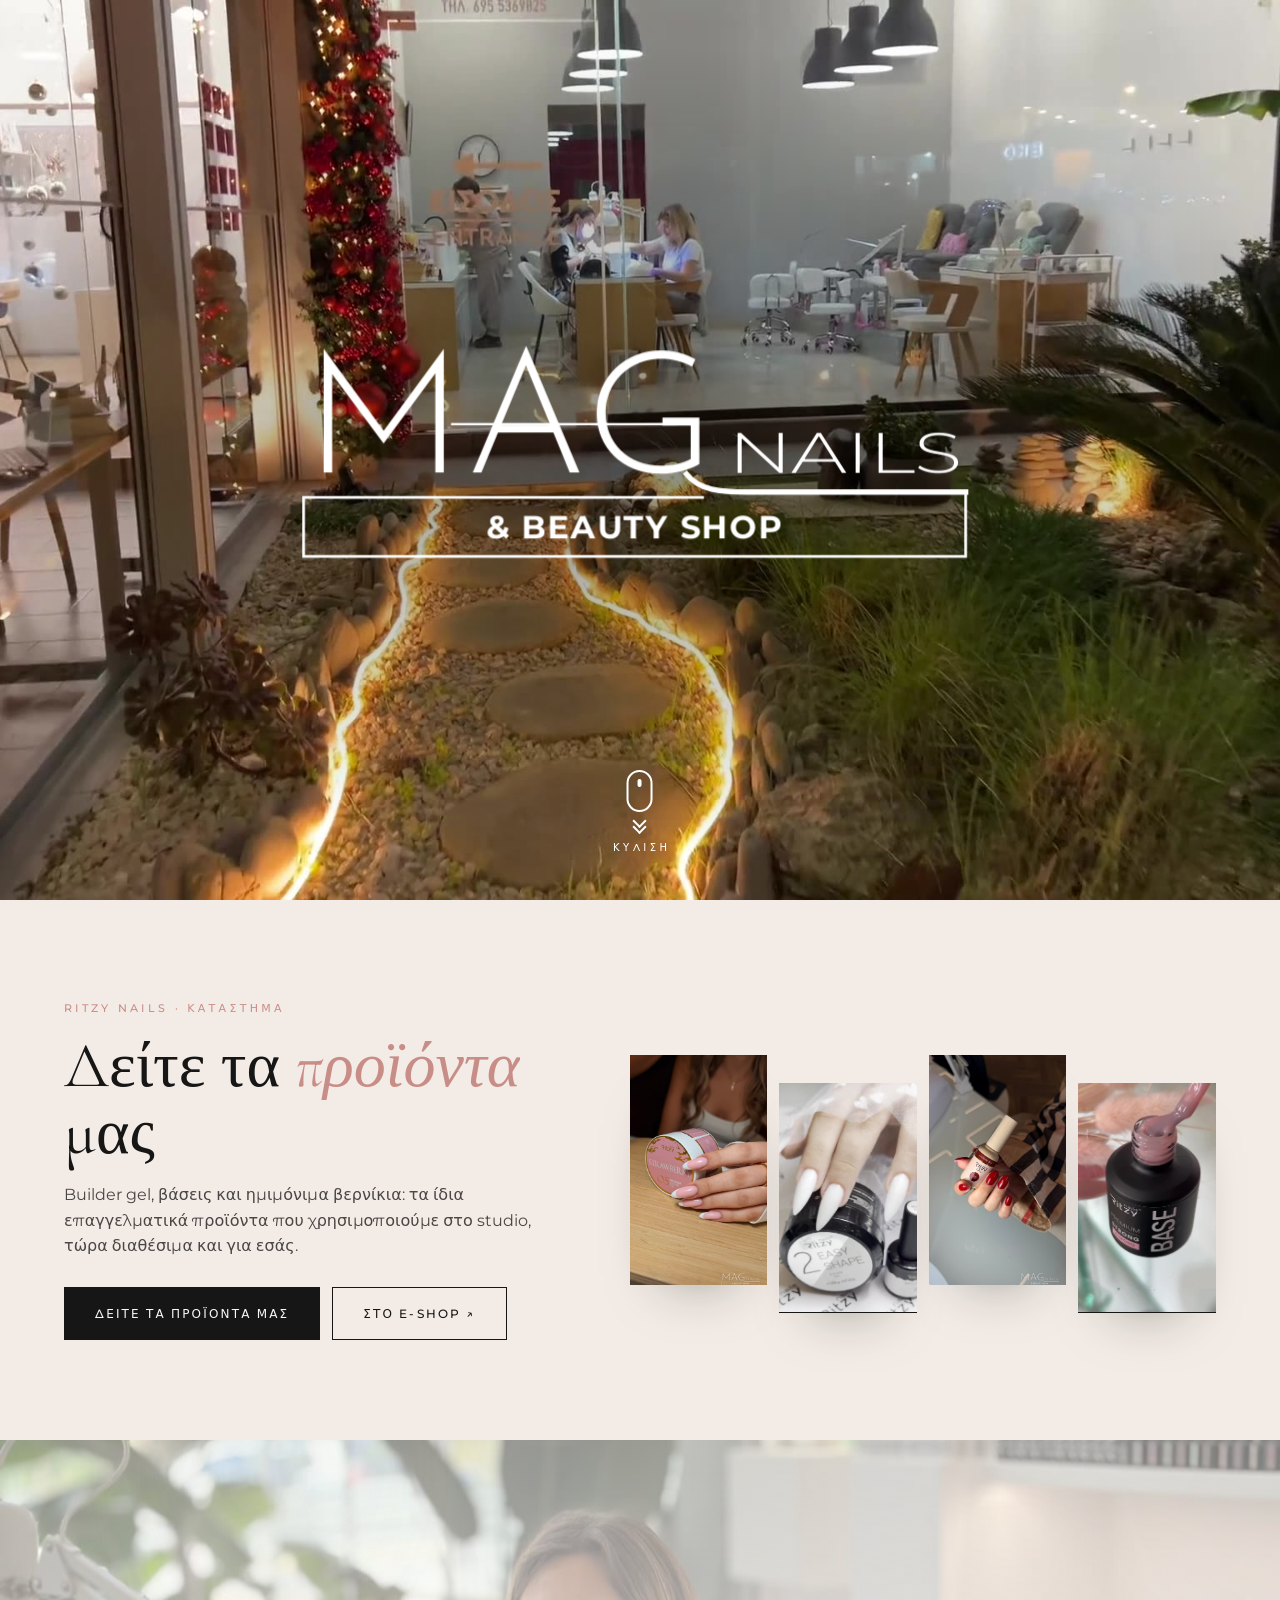
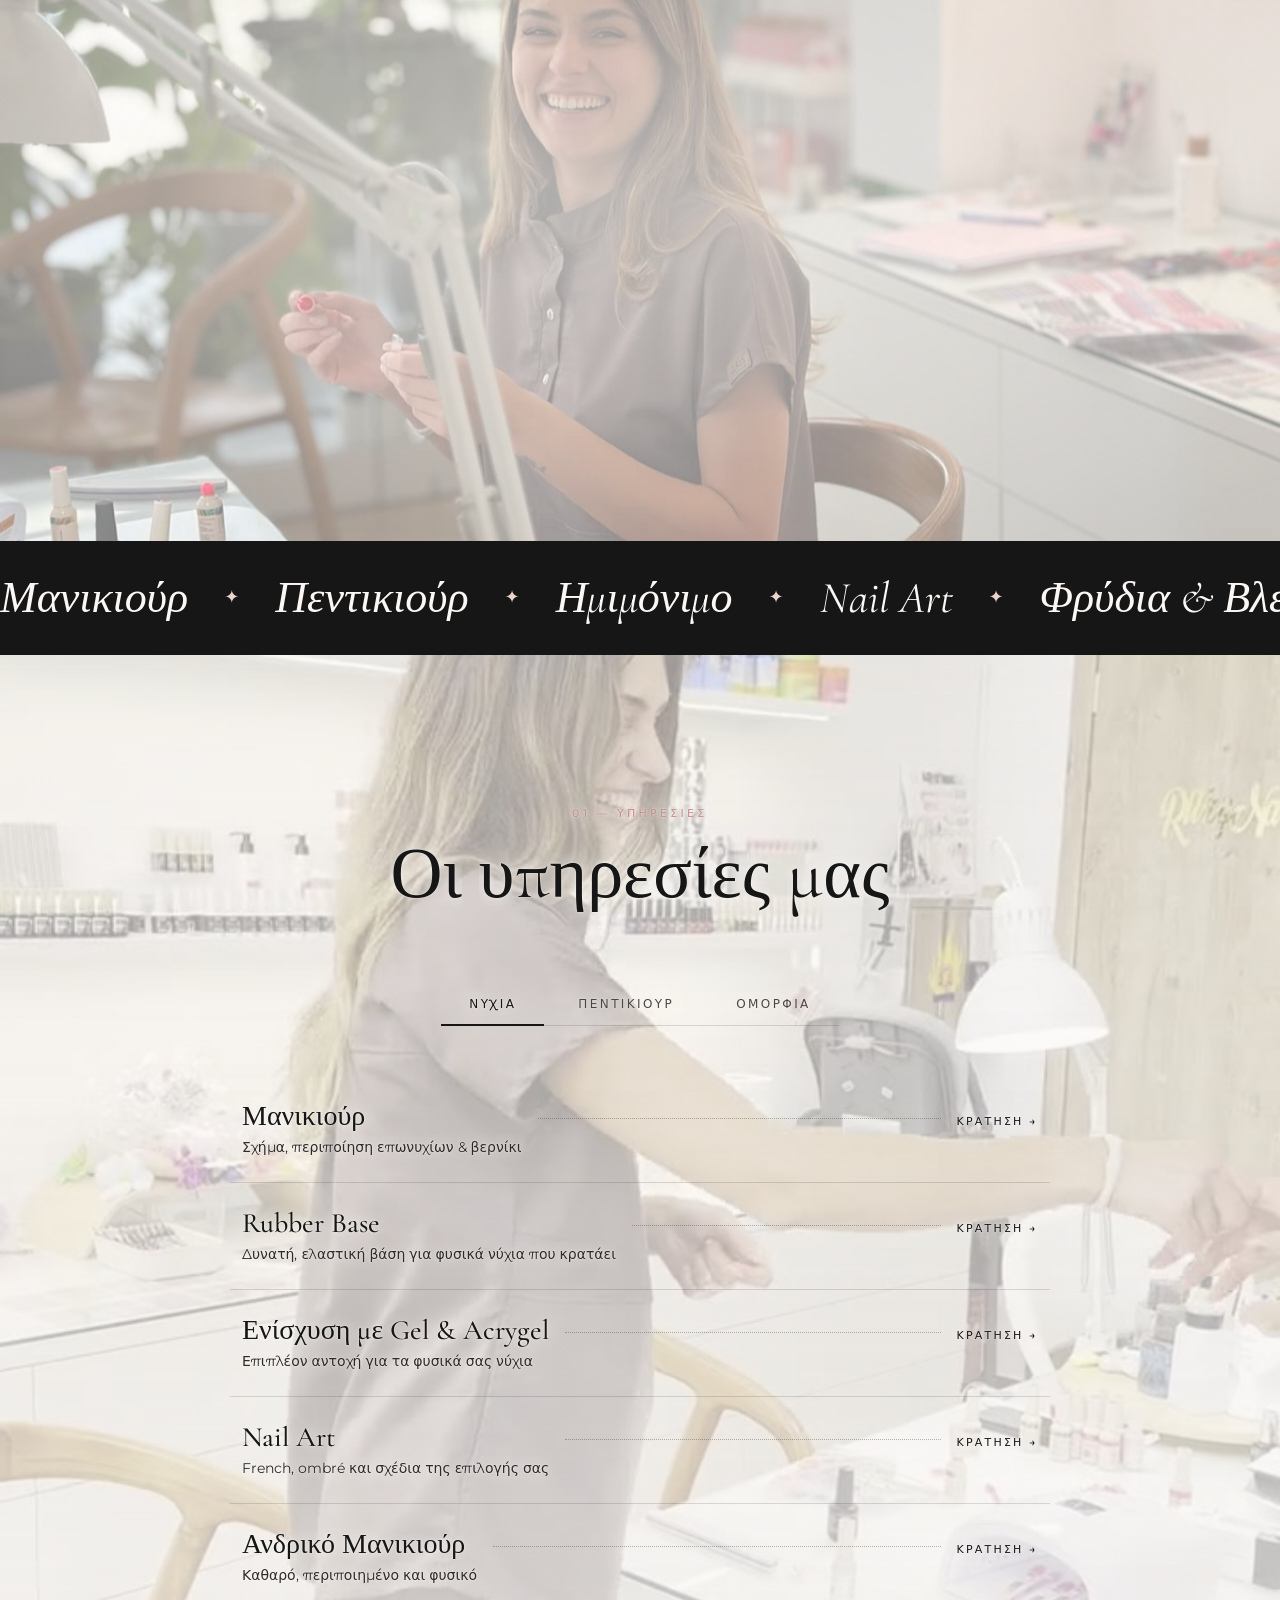
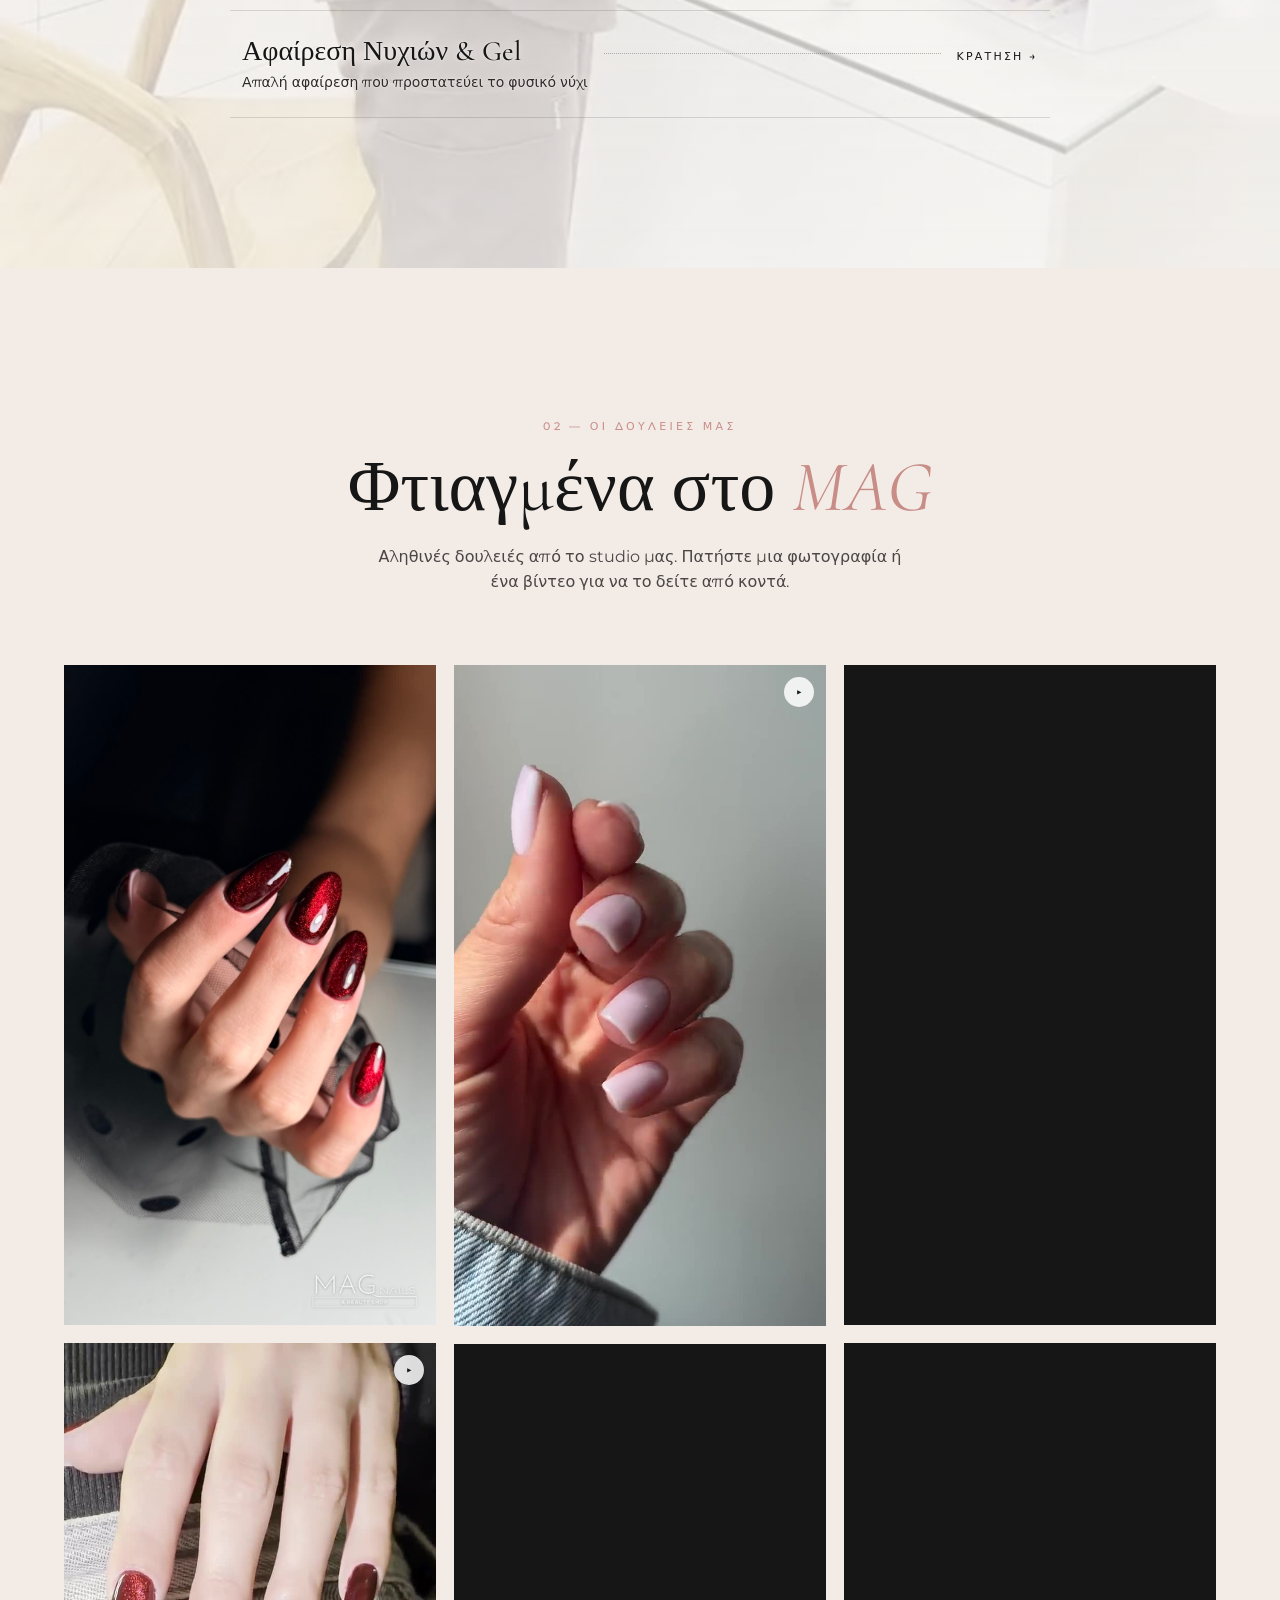
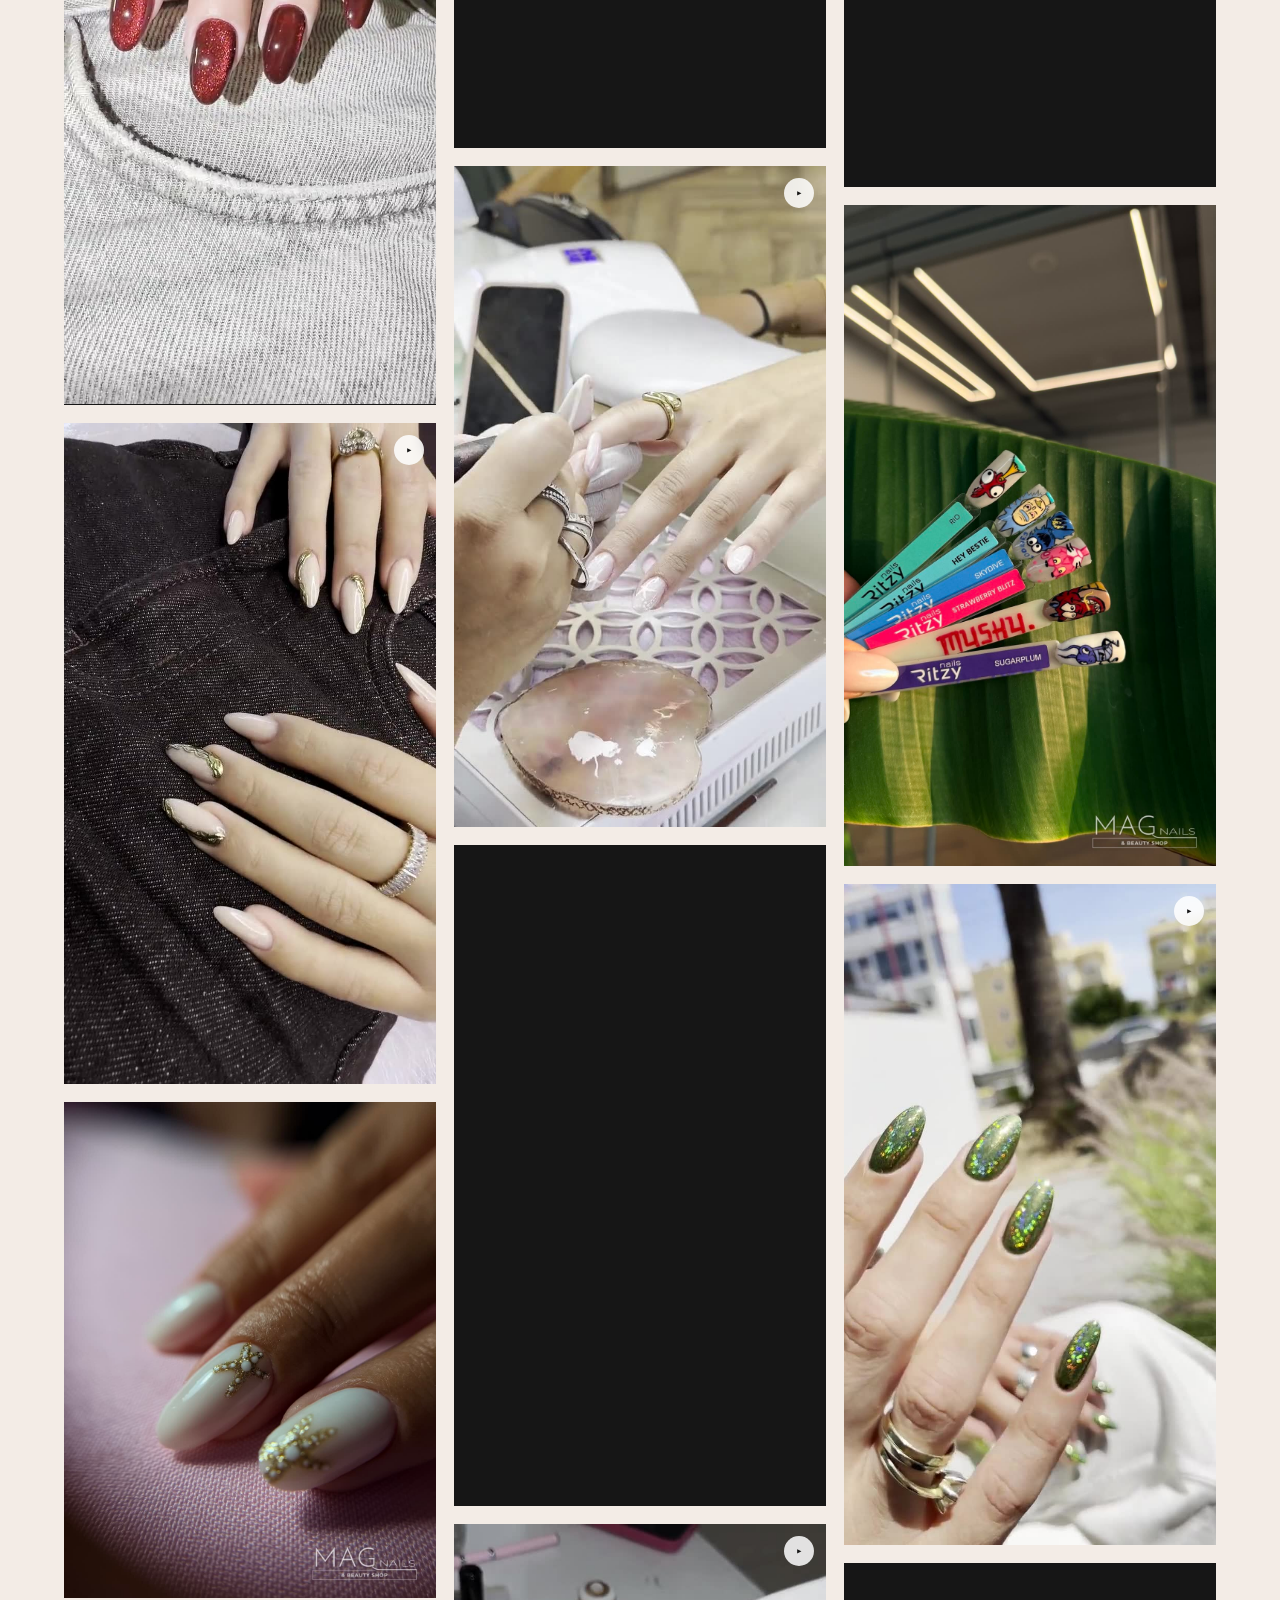
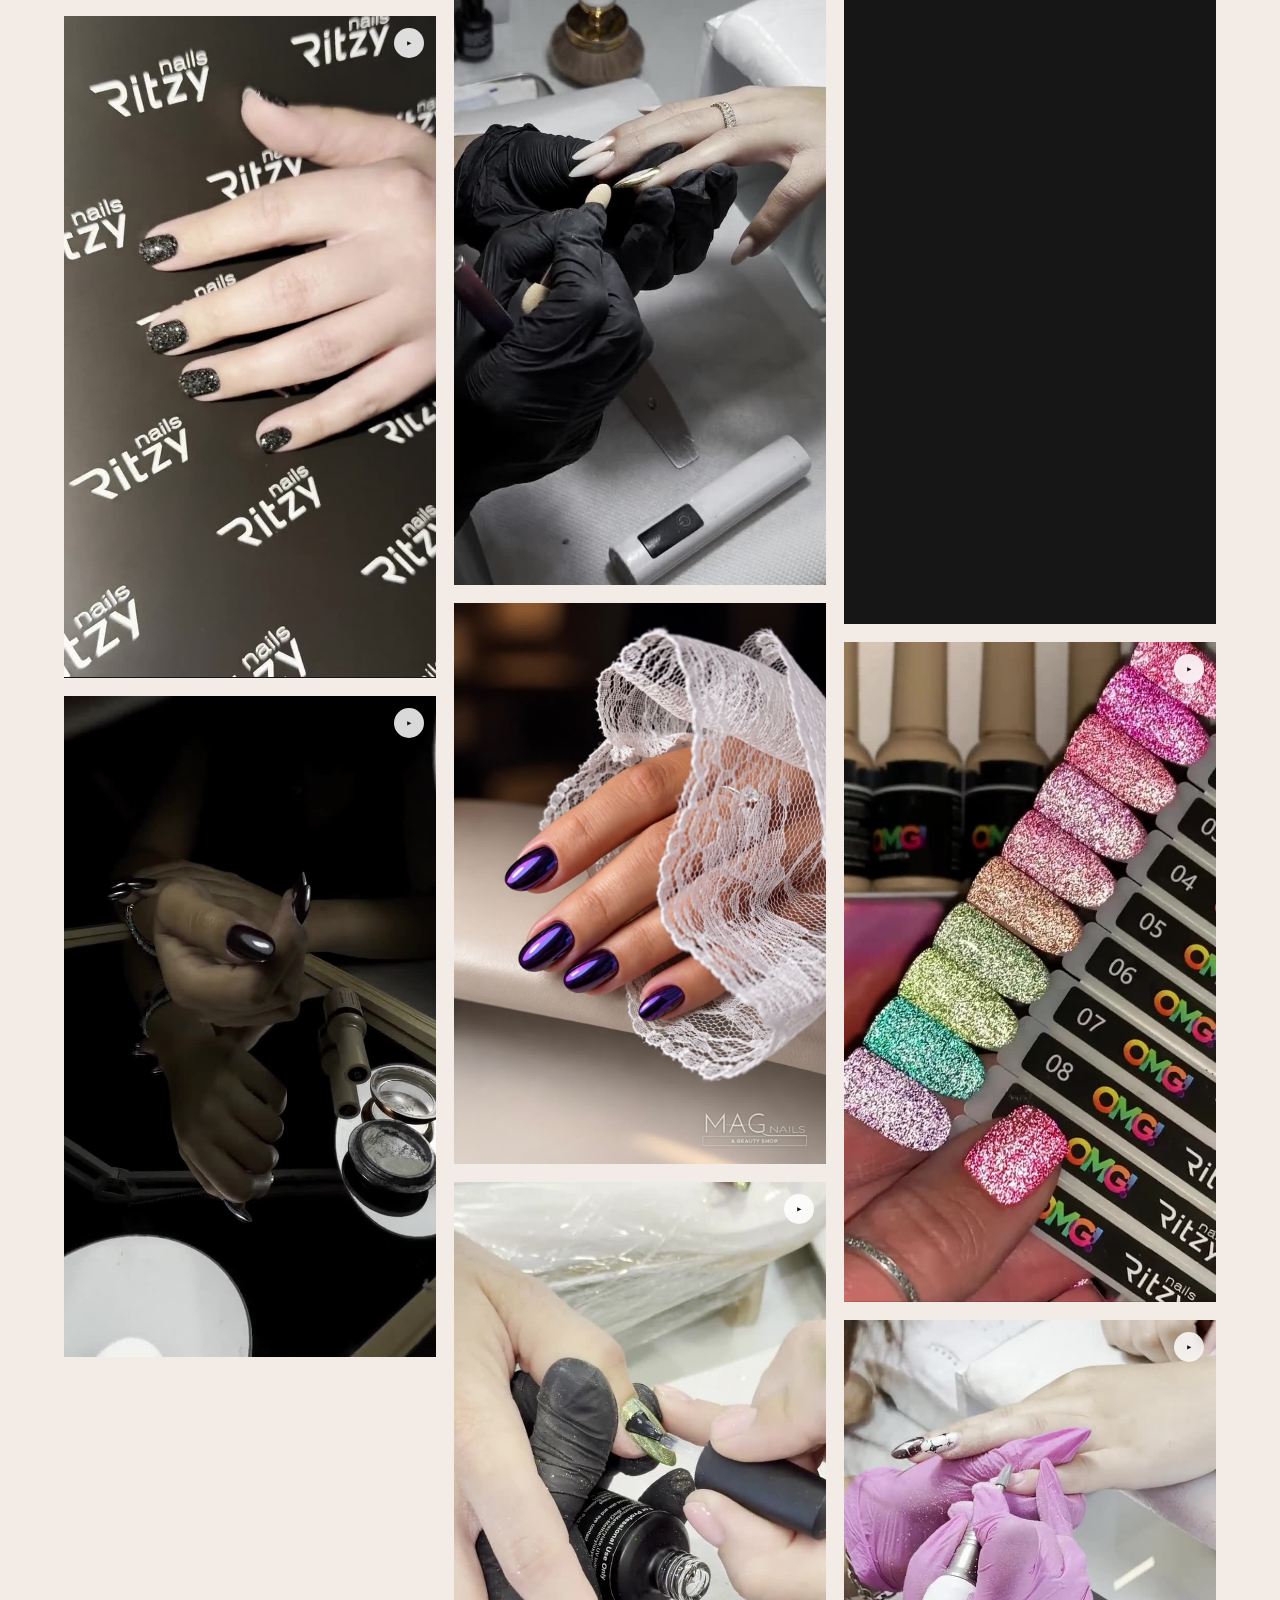
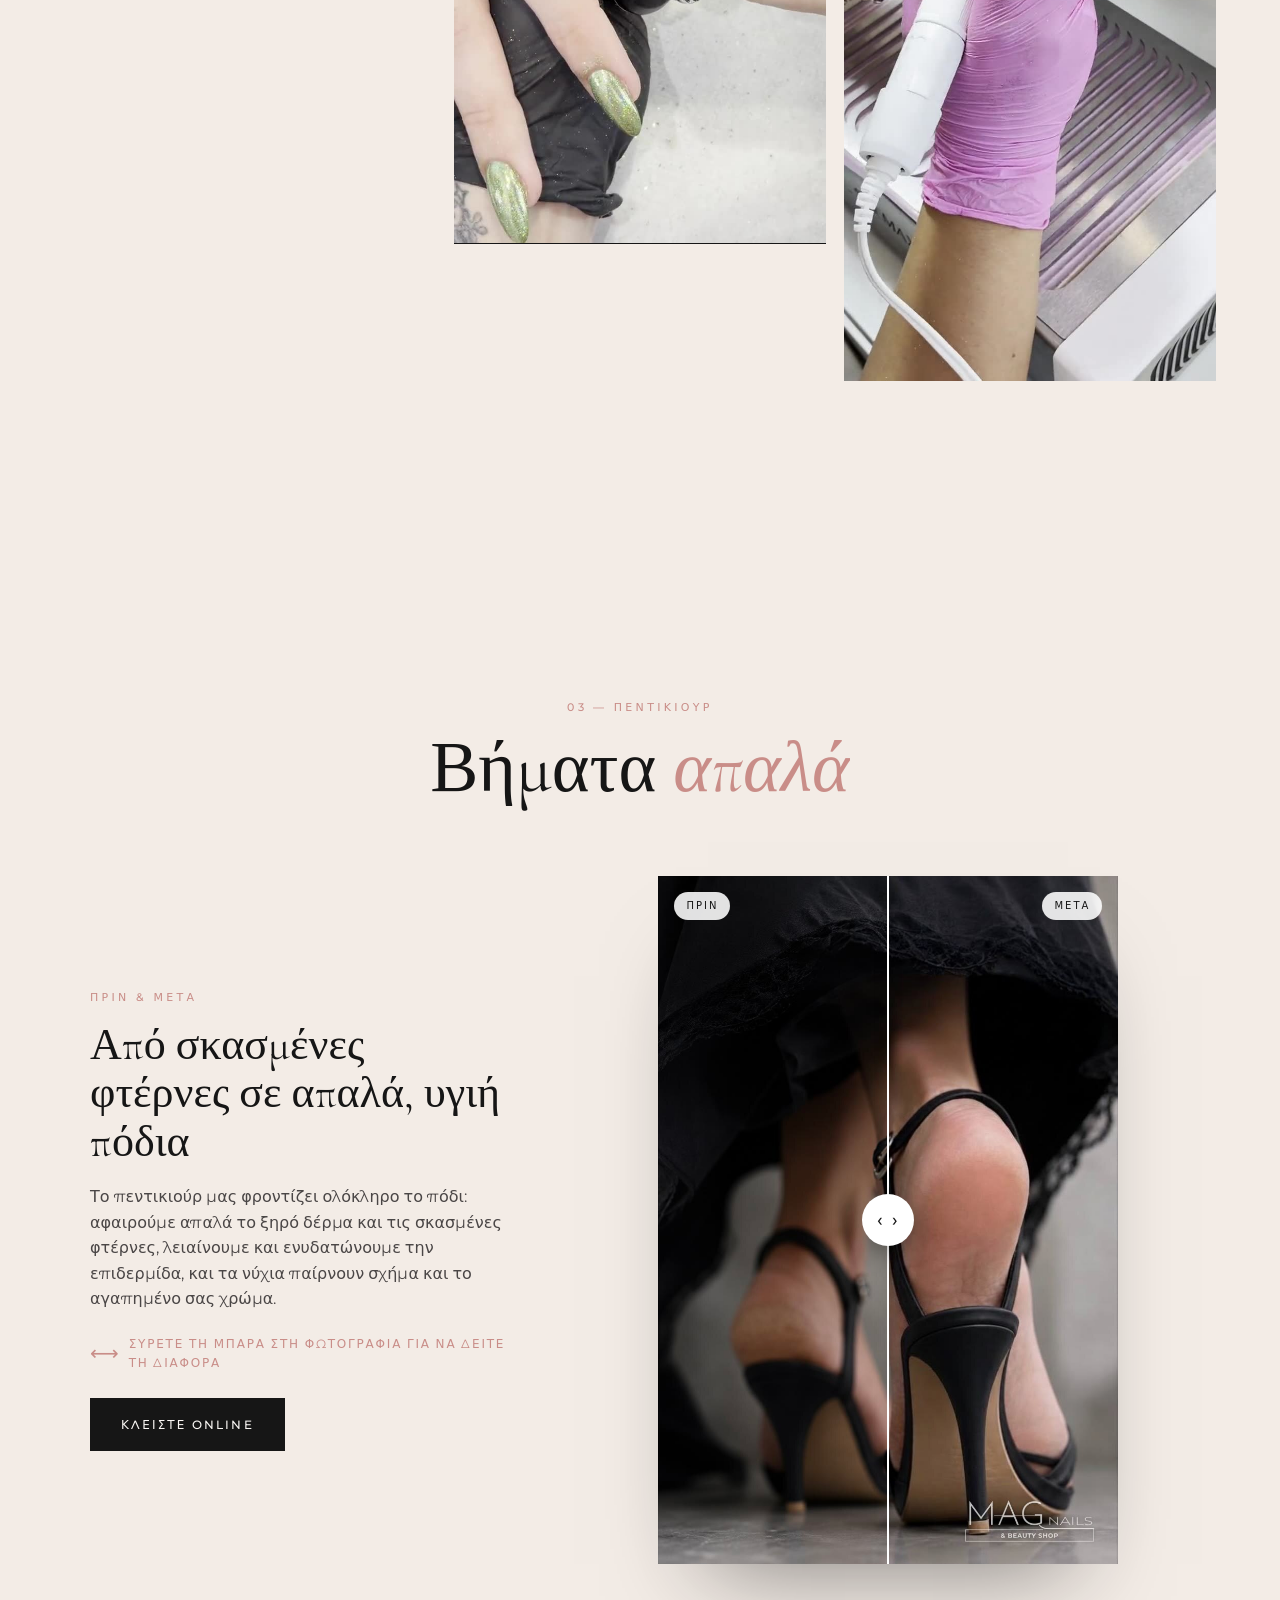
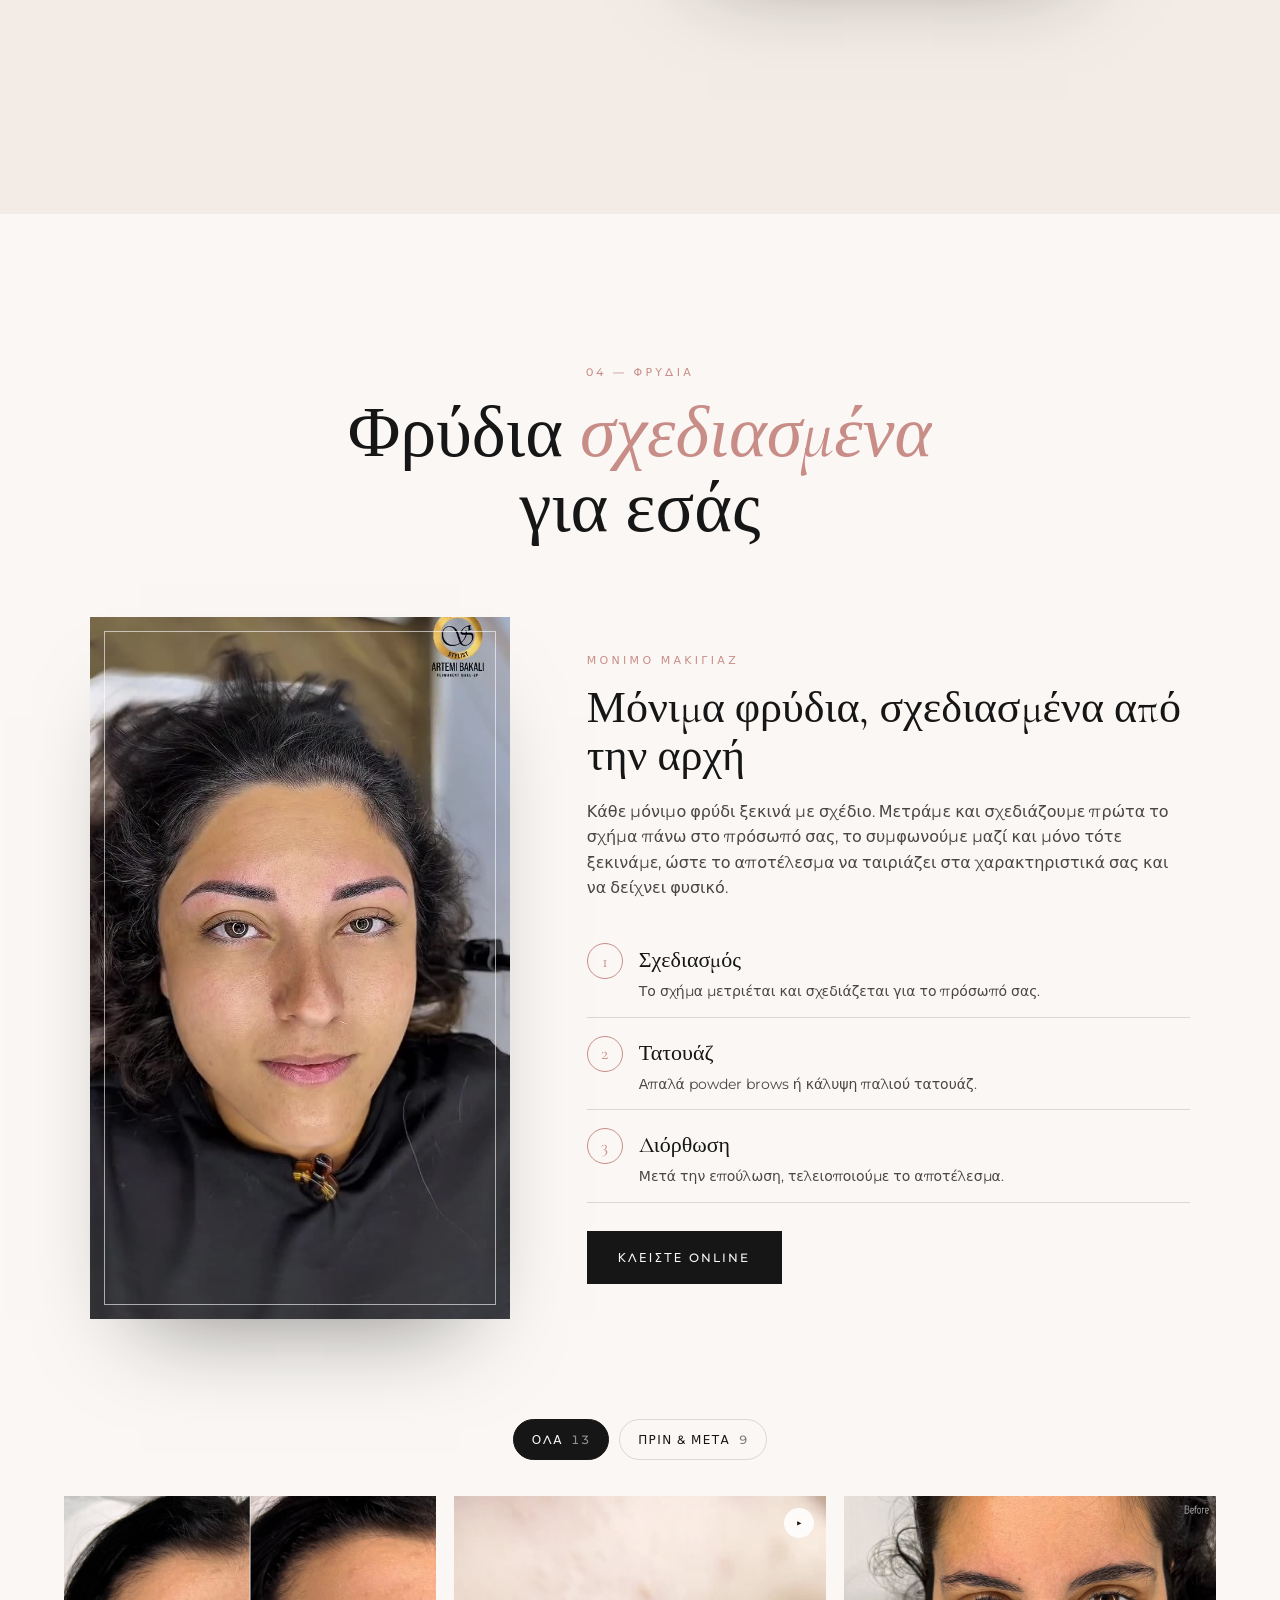
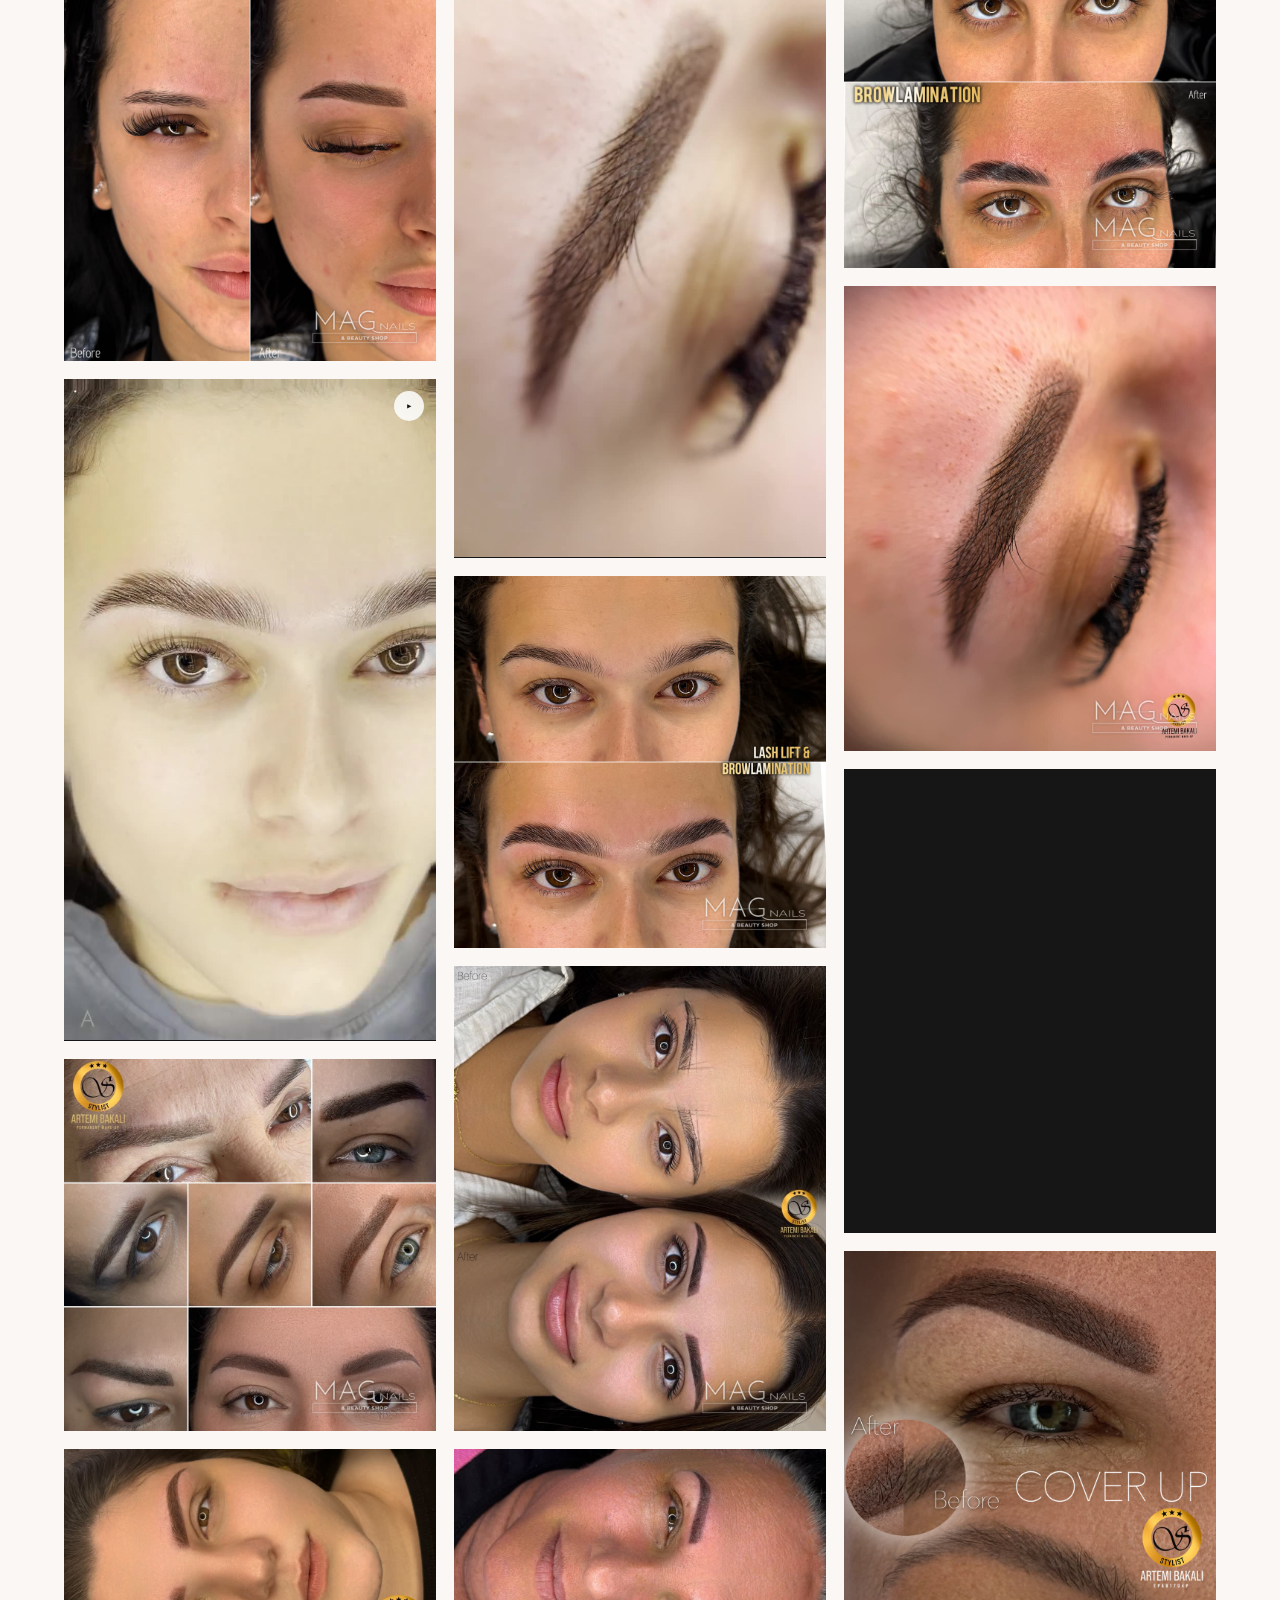
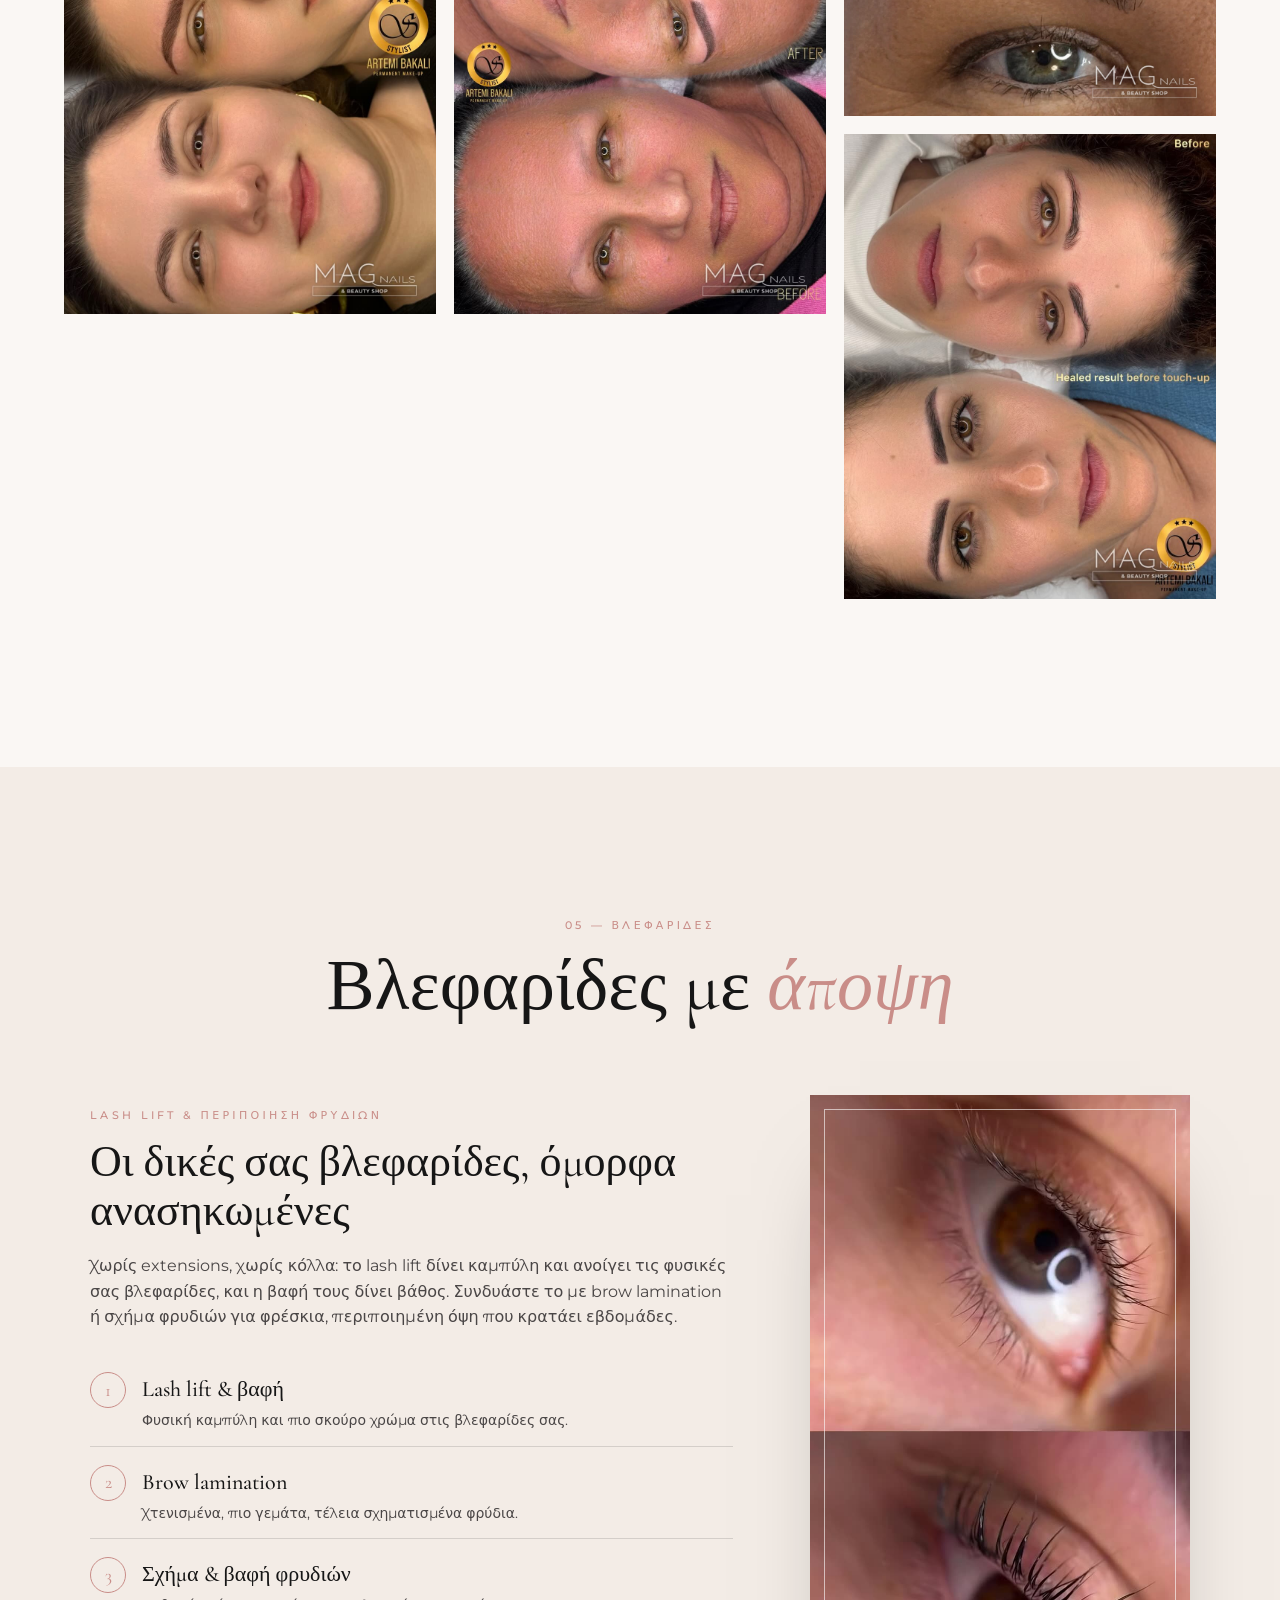
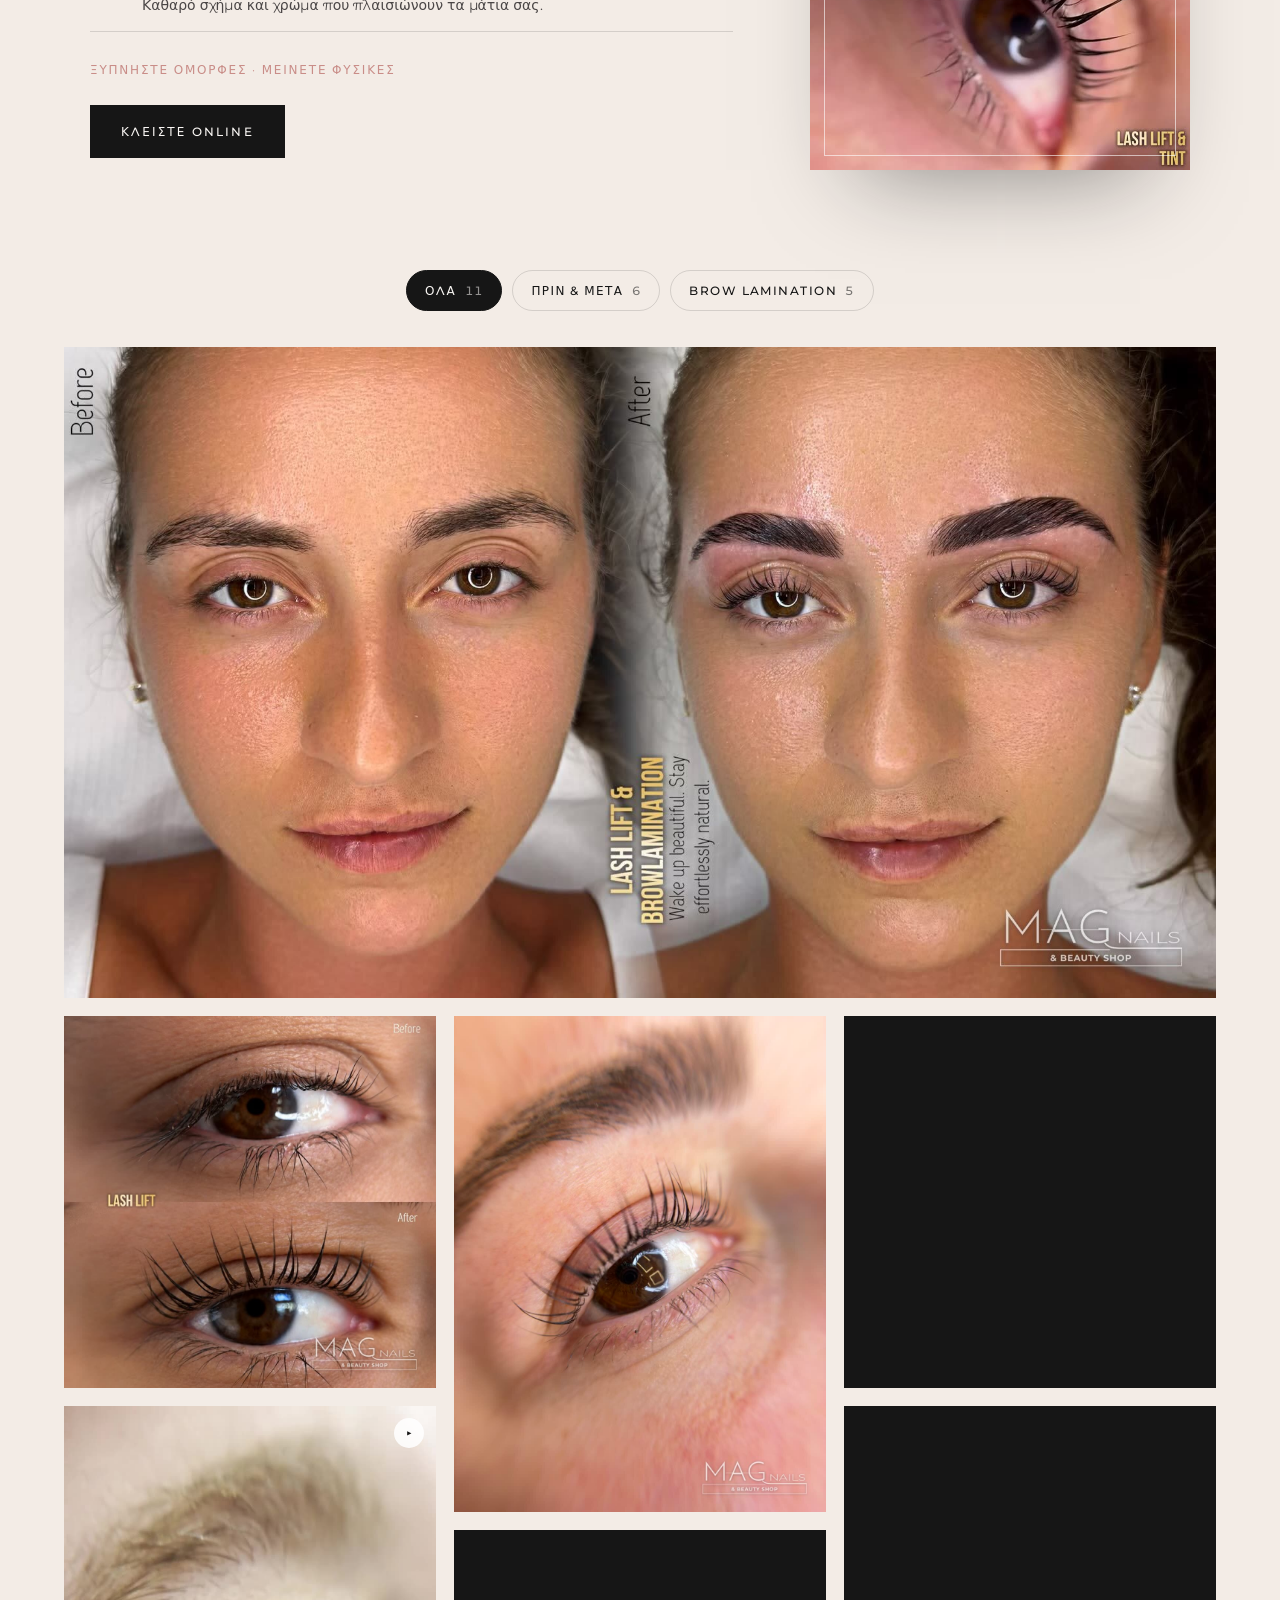
==== commit b01d7bdc: "Add Google review buttons at the start, in reviews and in the footer Co-Authored-By: Claude Opus 5.5" ====
--- a/el/index.html
+++ b/el/index.html
@@ -36,6 +36,9 @@
   <!-- Reusable logo -->
   <svg width="0" height="0" style="position:absolute" aria-hidden="true">
     <defs>
+      <symbol id="star-icon" viewBox="0 0 24 24">
+        <path d="M12 2.8l2.8 5.7 6.3.9-4.55 4.43 1.07 6.27L12 17.13 6.38 20.1l1.07-6.27L2.9 9.4l6.3-.9z" fill="currentColor" />
+      </symbol>
       <symbol id="ig-icon" viewBox="0 0 24 24">
         <rect x="3" y="3" width="18" height="18" rx="5" fill="none" stroke="currentColor" stroke-width="1.8" />
         <circle cx="12" cy="12" r="4.2" fill="none" stroke="currentColor" stroke-width="1.8" />
@@ -147,9 +150,14 @@
           <a href="#services" class="btn btn--ghost magnetic">Δείτε τις υπηρεσίες</a>
           <a href="#" class="btn btn--ghost magnetic" data-config="eshop" target="_blank" rel="noopener">Τα προϊόντα μας</a>
         </div>
-        <a class="hero__ig" data-config="instagram" href="#" target="_blank" rel="noopener">
-          <svg viewBox="0 0 24 24" aria-hidden="true"><use href="#ig-icon" /></svg><span>@mag_nails_beautyshop</span>
-        </a>
+        <div class="hero__links">
+          <a class="hero__ig" data-config="instagram" href="#" target="_blank" rel="noopener">
+            <svg viewBox="0 0 24 24" aria-hidden="true"><use href="#ig-icon" /></svg><span>@mag_nails_beautyshop</span>
+          </a>
+          <a class="hero__ig hero__review" data-config="review" href="#" target="_blank" rel="noopener">
+            <svg viewBox="0 0 24 24" aria-hidden="true"><use href="#star-icon" /></svg><span>Γράψτε μας κριτική</span>
+          </a>
+        </div>
       </div>
 
       <a href="#book" class="badge" data-config="treatwell" target="_blank" rel="noopener" aria-label="Κλείστε ραντεβού στο Treatwell">
@@ -428,6 +436,12 @@
           <span class="rating__stars" aria-hidden="true">★★★★★</span>
           <span class="rating__count"><b data-count="195">195</b> κριτικές</span>
         </div>
+      </div>
+      <div class="review-cta reveal">
+        <p>Ήρθατε στο MAG; Θα χαρούμε πολύ να μας πείτε τη γνώμη σας.</p>
+        <a class="btn btn--review magnetic" data-config="review" href="#" target="_blank" rel="noopener">
+          <svg viewBox="0 0 24 24" aria-hidden="true"><use href="#star-icon" /></svg><span>Γράψτε κριτική στη Google</span>
+        </a>
       </div>
       <div class="rv-rows reveal">
         <div class="rv-row"><div class="rv-track"></div></div>
@@ -548,6 +562,7 @@
         <div class="footer__ctas">
           <a class="btn btn--light magnetic" data-config="treatwell" href="#" target="_blank" rel="noopener">Κλείστε online</a>
           <a class="btn btn--outline-light magnetic" data-config="eshop" href="#" target="_blank" rel="noopener">Τα προϊόντα μας</a>
+          <a class="btn btn--outline-light btn--review-light magnetic" data-config="review" href="#" target="_blank" rel="noopener"><svg viewBox="0 0 24 24" aria-hidden="true"><use href="#star-icon" /></svg><span>Γράψτε κριτική</span></a>
         </div>
       </div>
 
--- a/css/style.css
+++ b/css/style.css
@@ -416,9 +416,10 @@
 .ba__label--before { left: 16px; }
 .ba__label--after { right: 16px; }
 .ba[data-side="after"] .ba__label--before, .ba[data-side="before"] .ba__label--after { opacity: 0; }
-.ba__range {
-  position: absolute; inset: 0; z-index: 2; width: 100%; height: 100%; margin: 0;
-  opacity: 0; cursor: ew-resize; touch-action: pan-y; -webkit-appearance: none; appearance: none;
+.ba { cursor: ew-resize; touch-action: pan-y; } /* vertical swipes scroll the page, sideways swipes move the bar */
+.ba__range { /* kept only for keyboard users; dragging is handled on the photo itself */
+  position: absolute; left: 0; bottom: 0; width: 100%; height: 1px; margin: 0;
+  opacity: 0; pointer-events: none; -webkit-appearance: none; appearance: none;
 }
 
 /* ---------- Brows & lashes ---------- */
@@ -938,3 +939,13 @@
   .nav__links { gap: clamp(14px, 1.5vw, 26px); }
   .nav__links a:not(.btn):not(.lang-switch) { font-size: 11px; letter-spacing: .12em; }
 }
+
+/* ---------- Google review buttons ---------- */
+.hero__links { display: flex; flex-wrap: wrap; justify-content: center; gap: 10px 28px; }
+.hero__review svg { color: #e2a93b; }
+.review-cta { display: grid; justify-items: center; gap: 14px; margin: -10px auto clamp(36px, 5vw, 56px); text-align: center; }
+.review-cta p { margin: 0; color: var(--ink-soft); }
+.btn--review { background: #fff; color: var(--ink); border-color: var(--line); }
+.btn--review svg, .btn--review-light svg { width: 18px; height: 18px; color: #e2a93b; transition: transform .5s var(--ease); }
+.btn--review:hover { border-color: var(--ink); }
+.btn--review:hover svg, .btn--review-light:hover svg { transform: rotate(72deg) scale(1.15); }
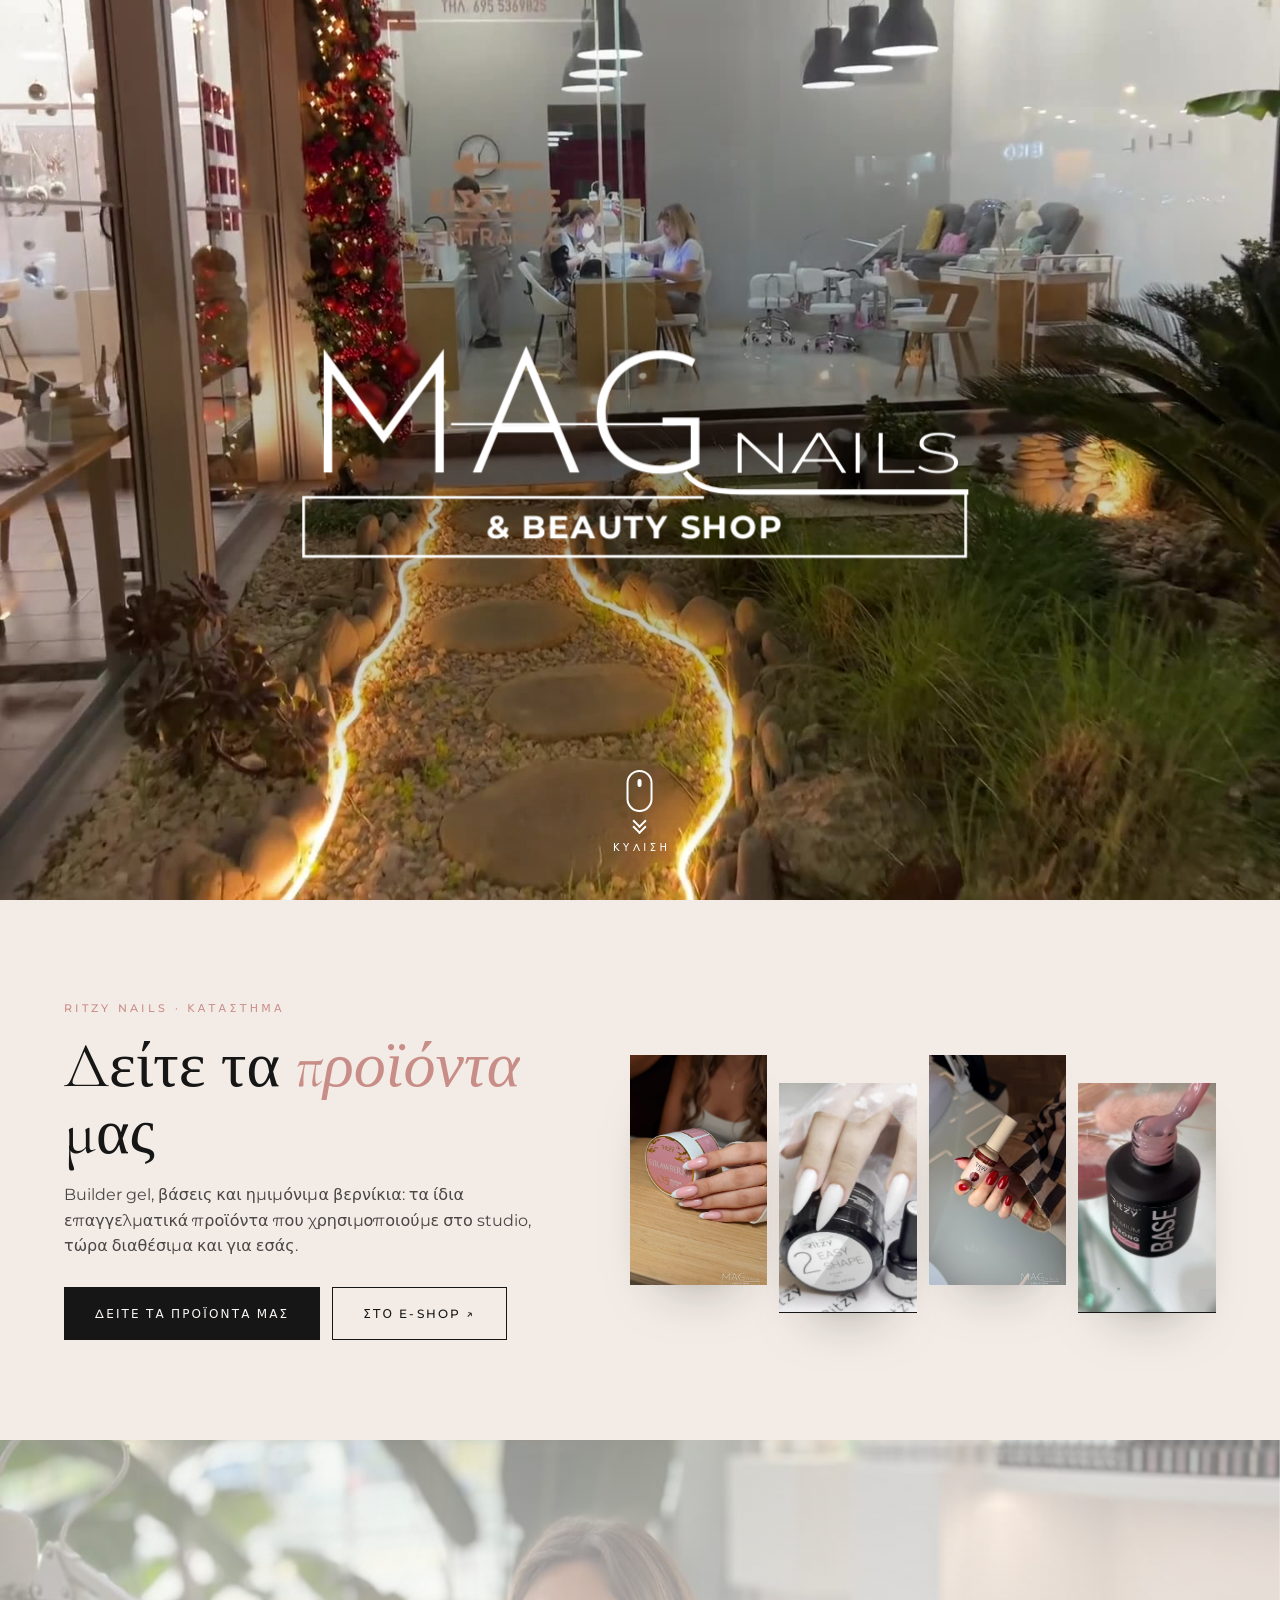
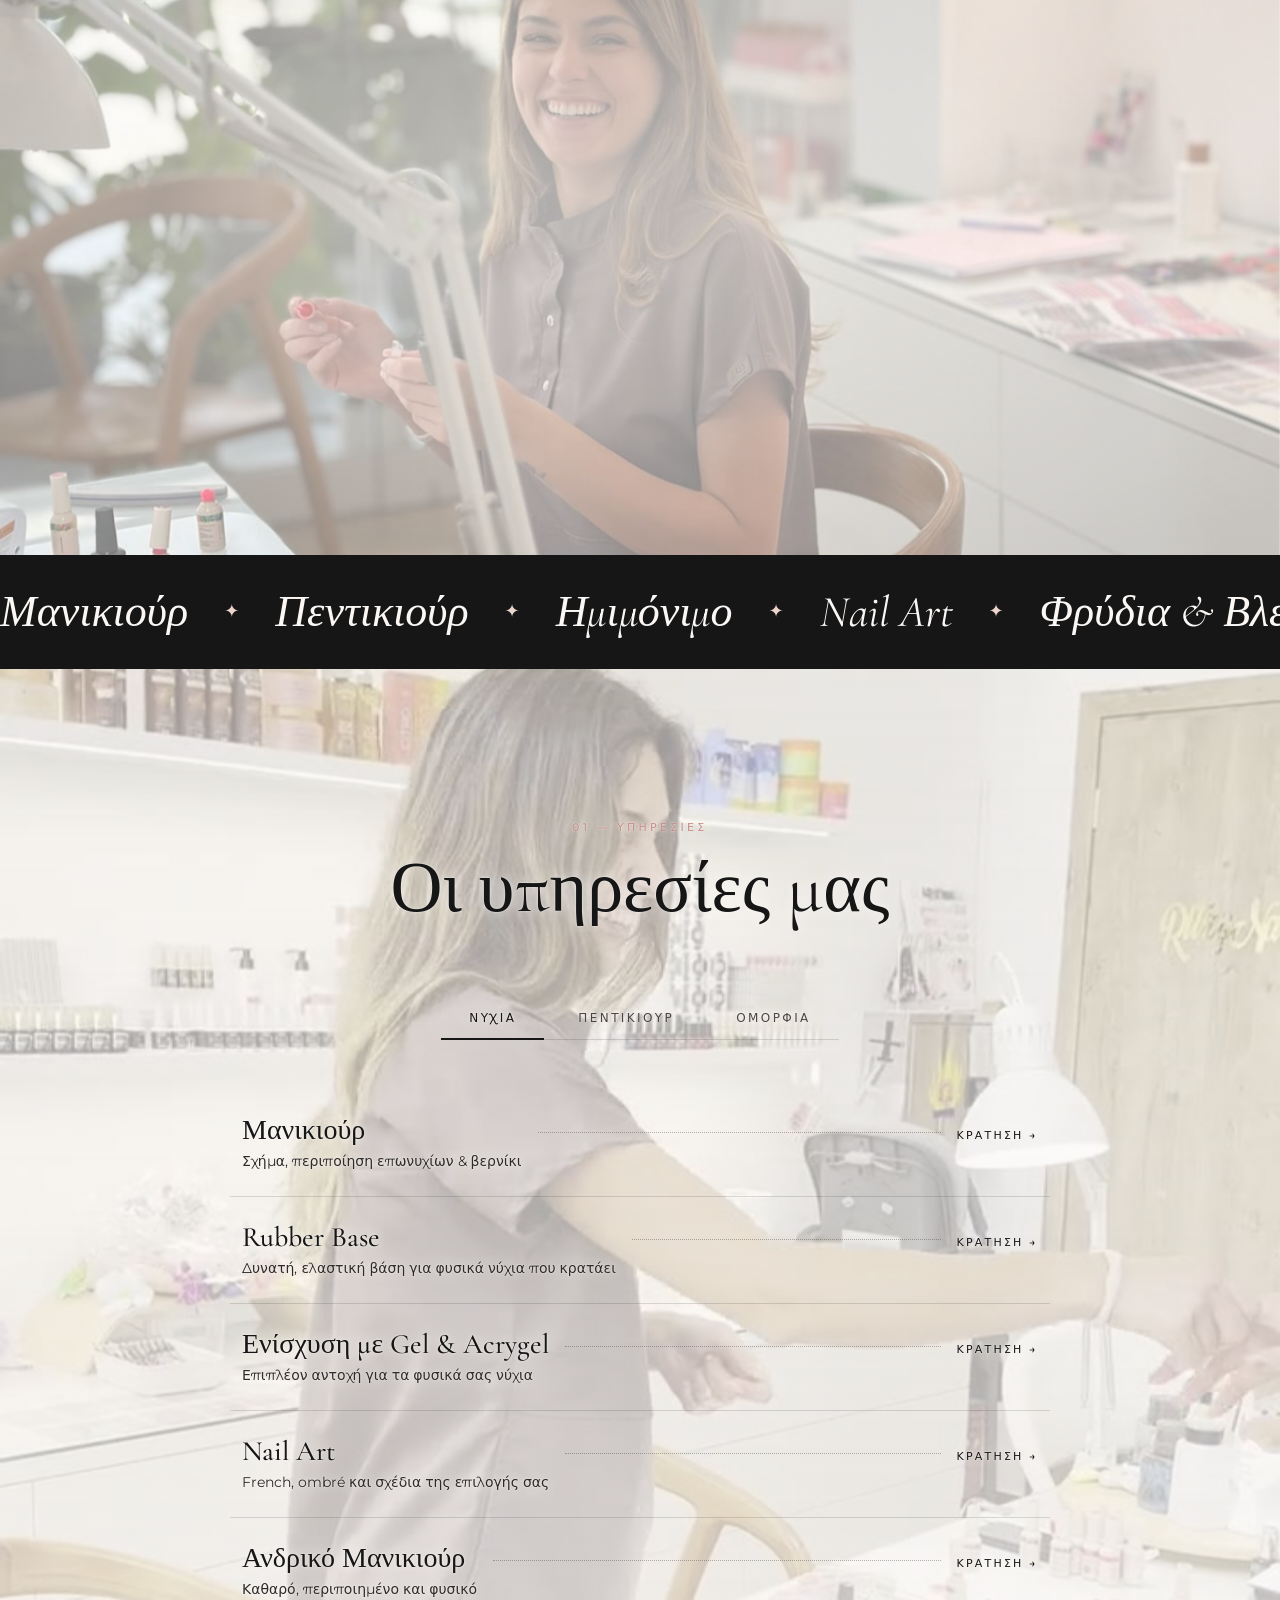
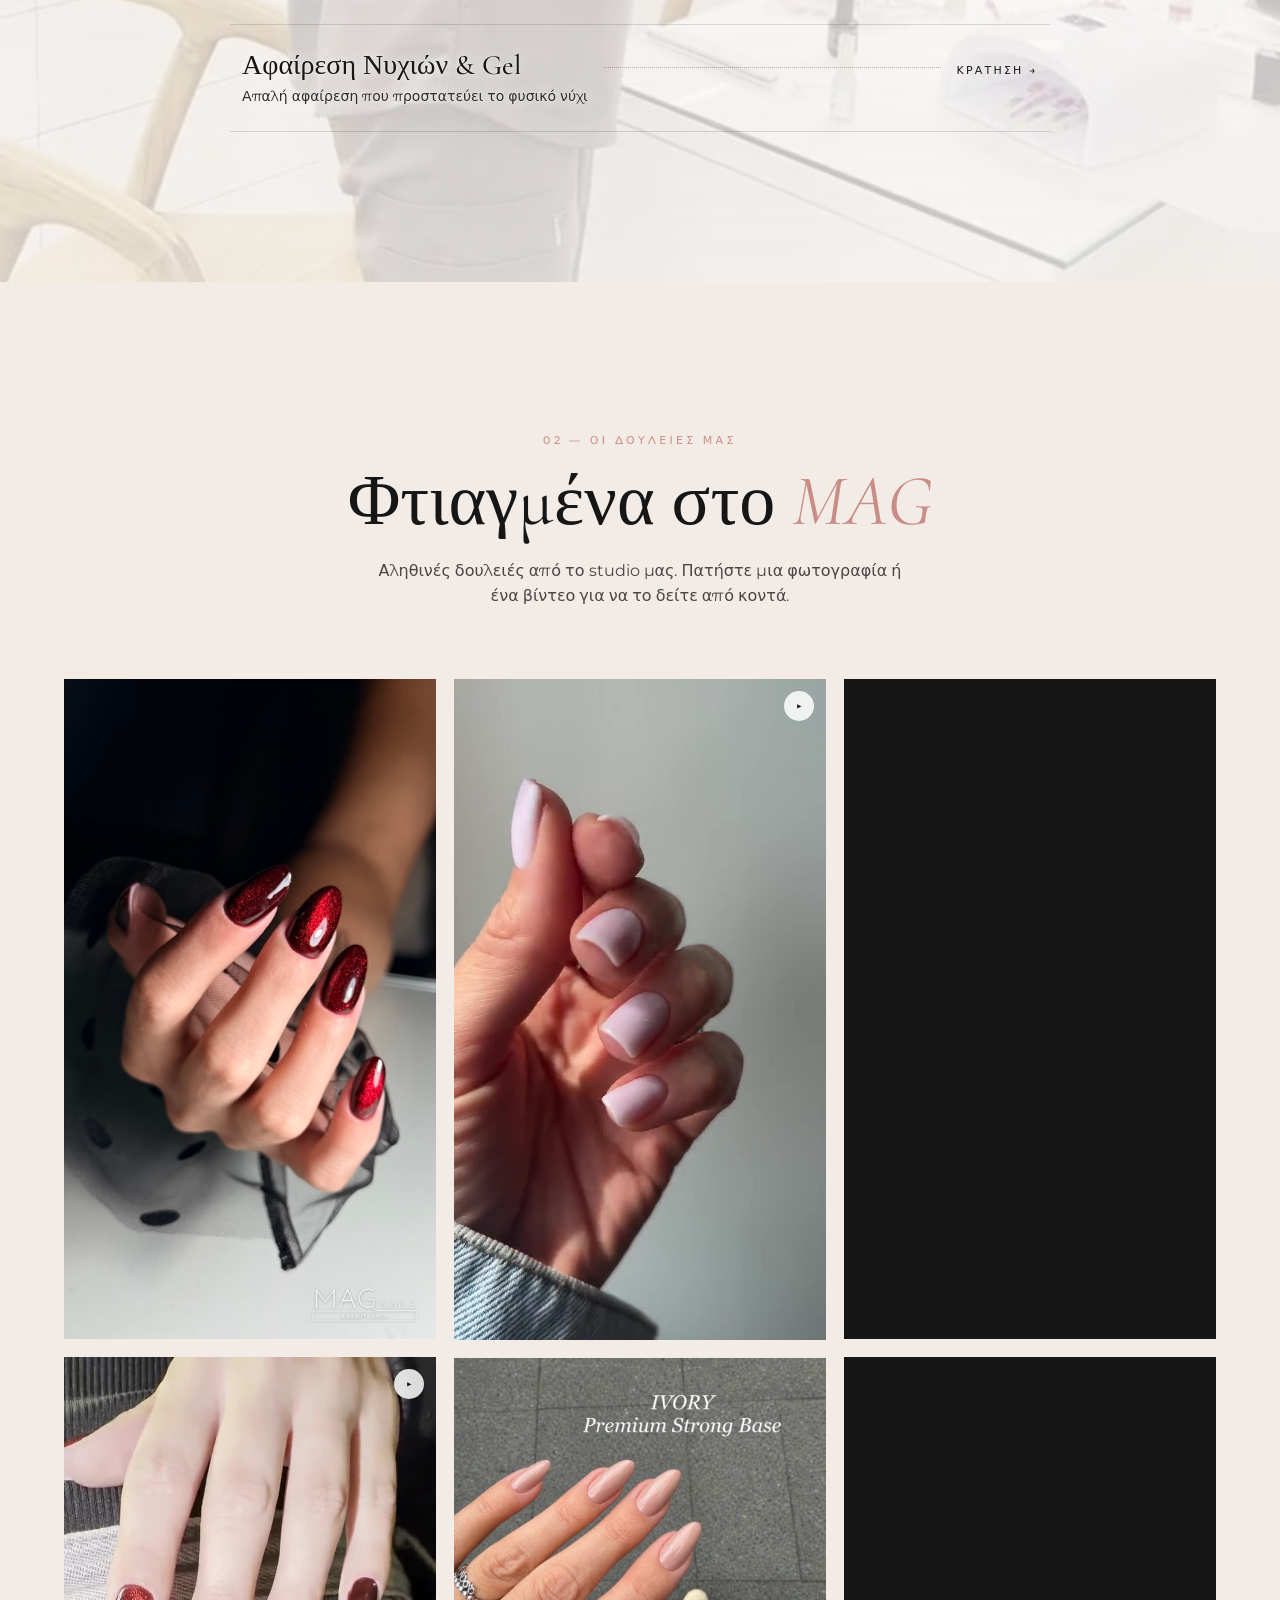
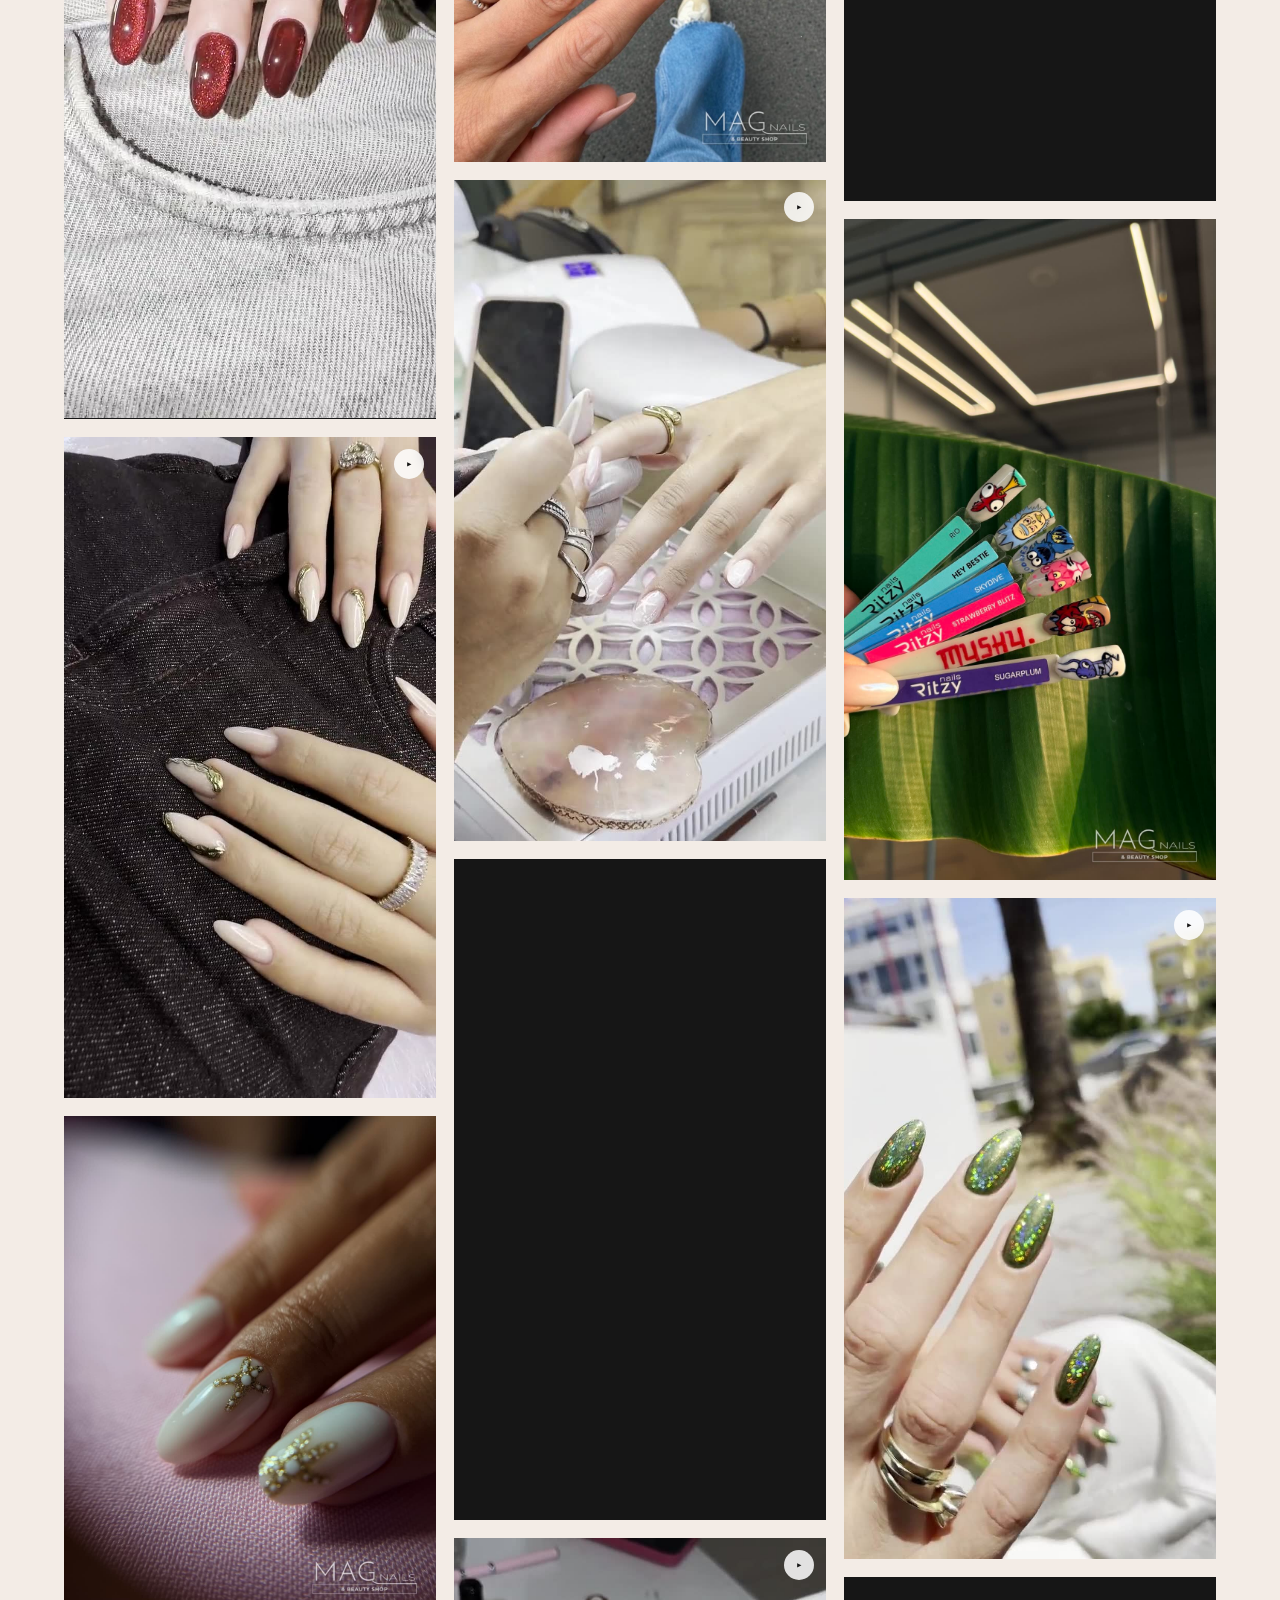
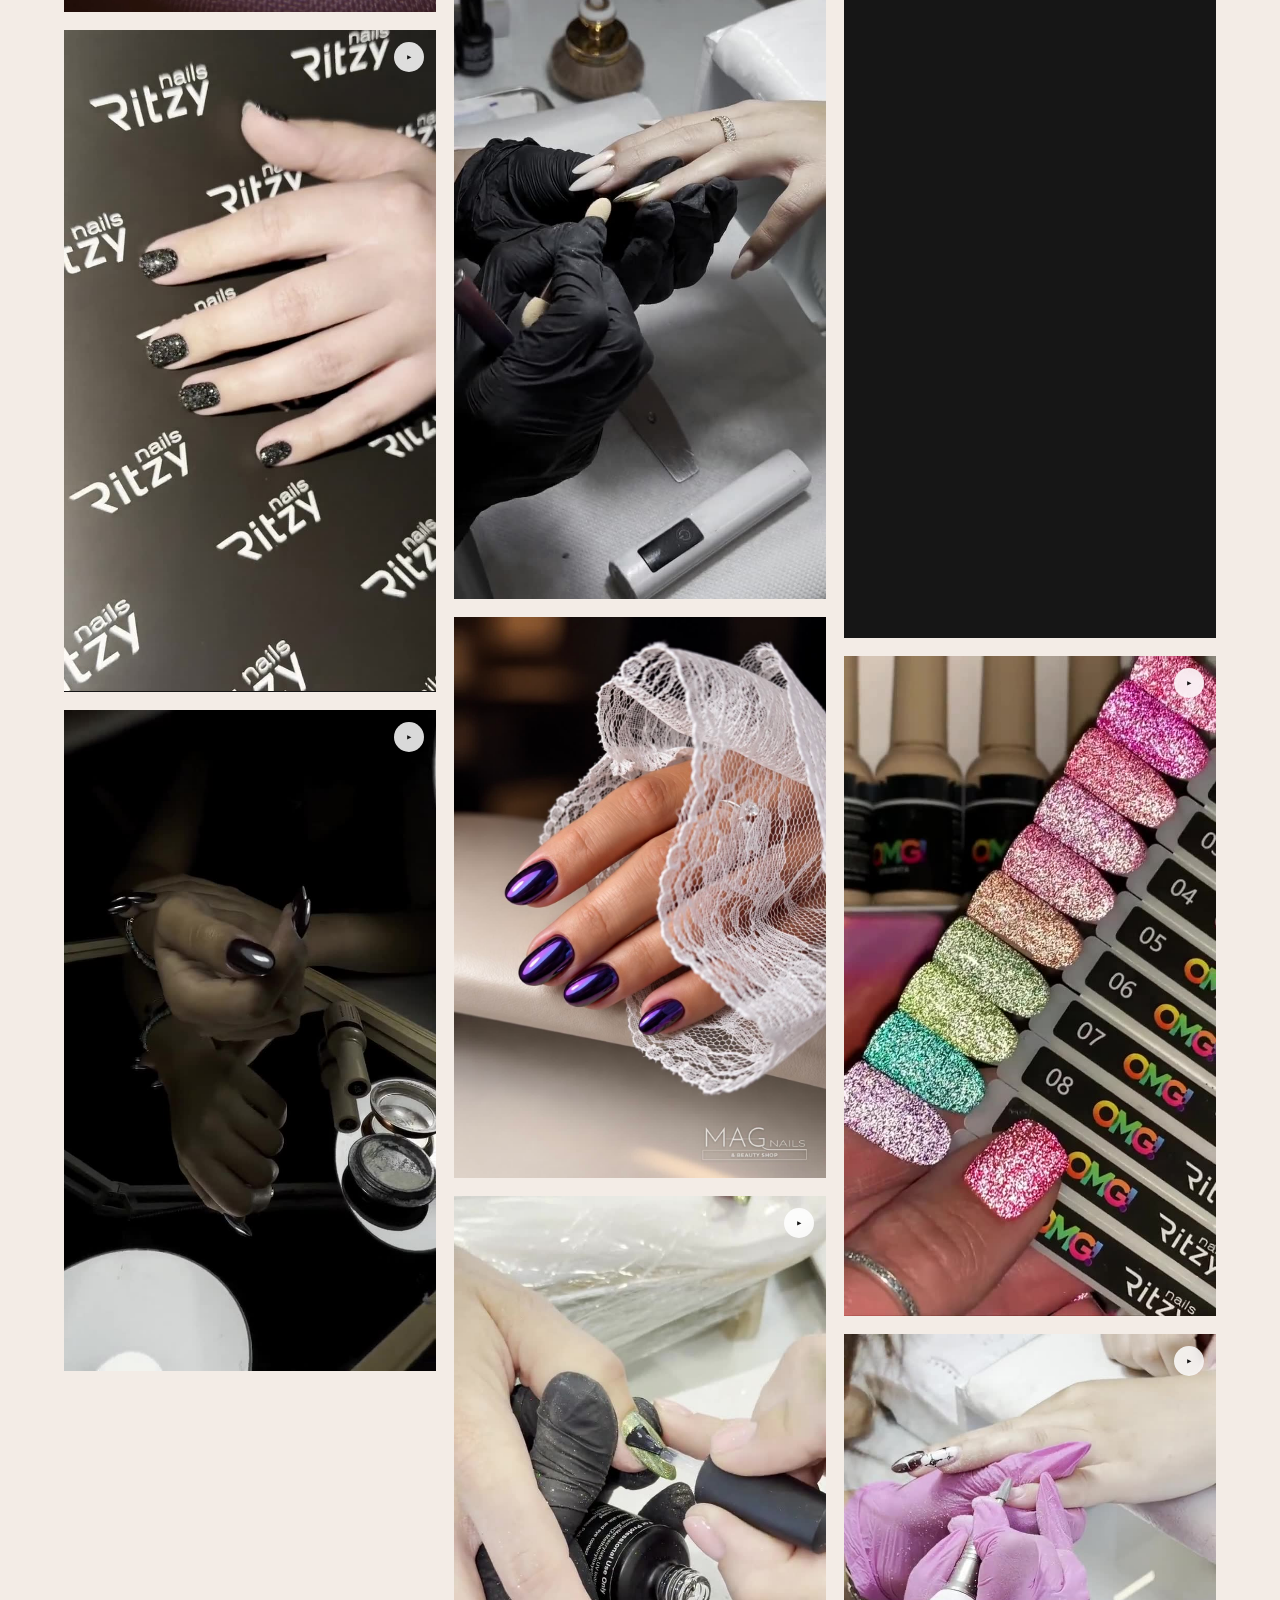
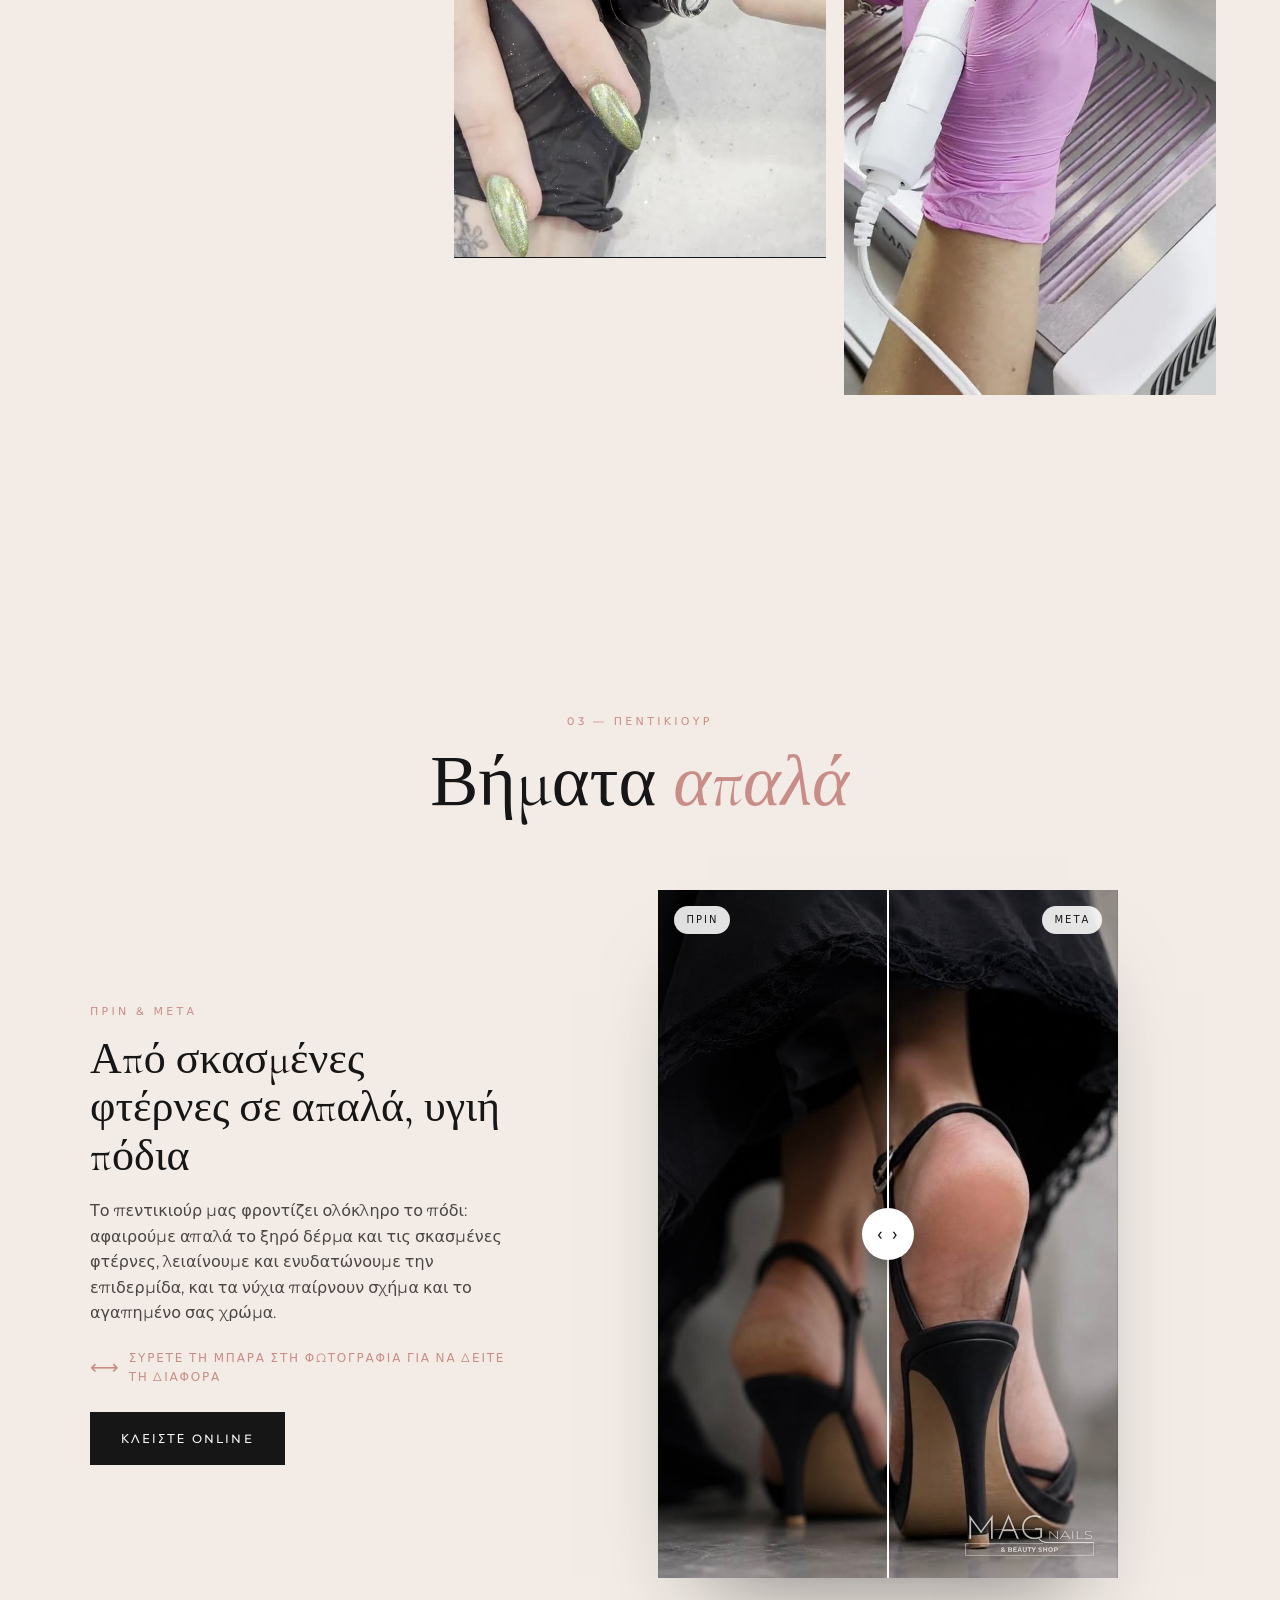
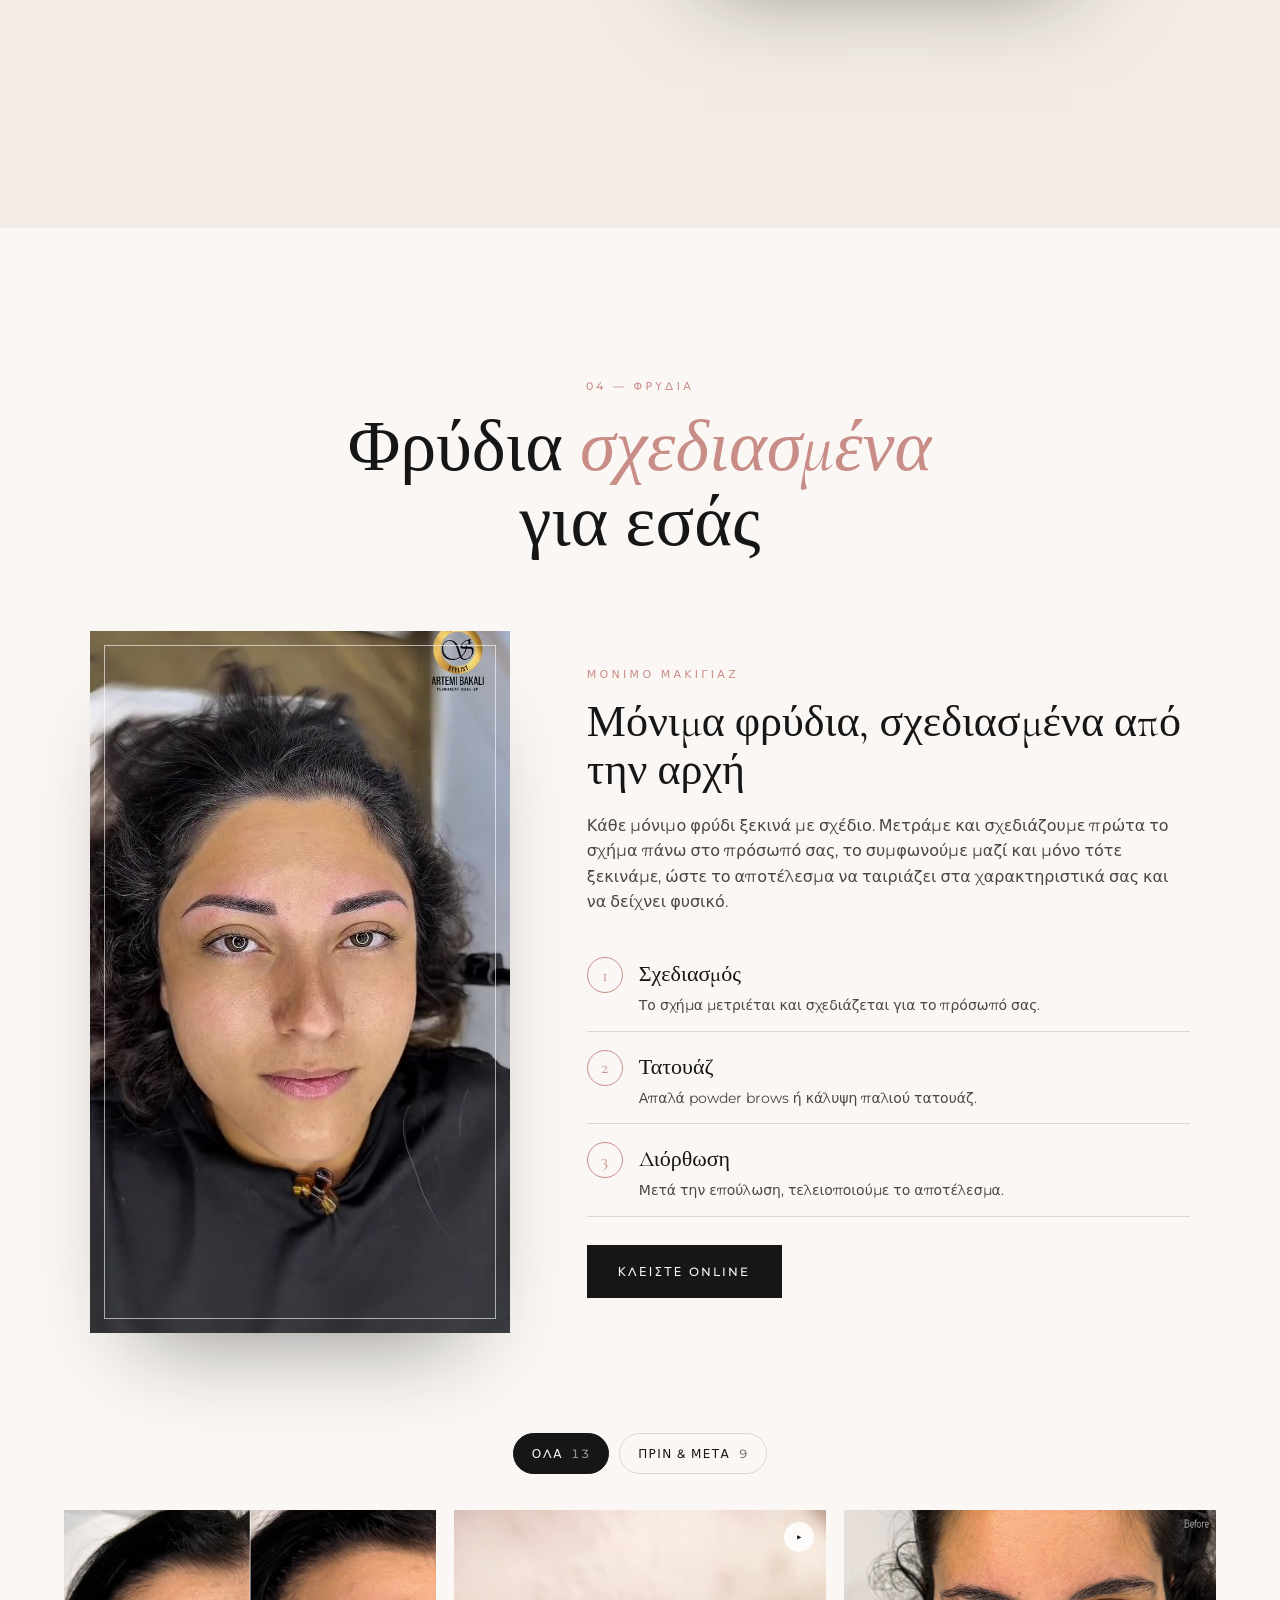
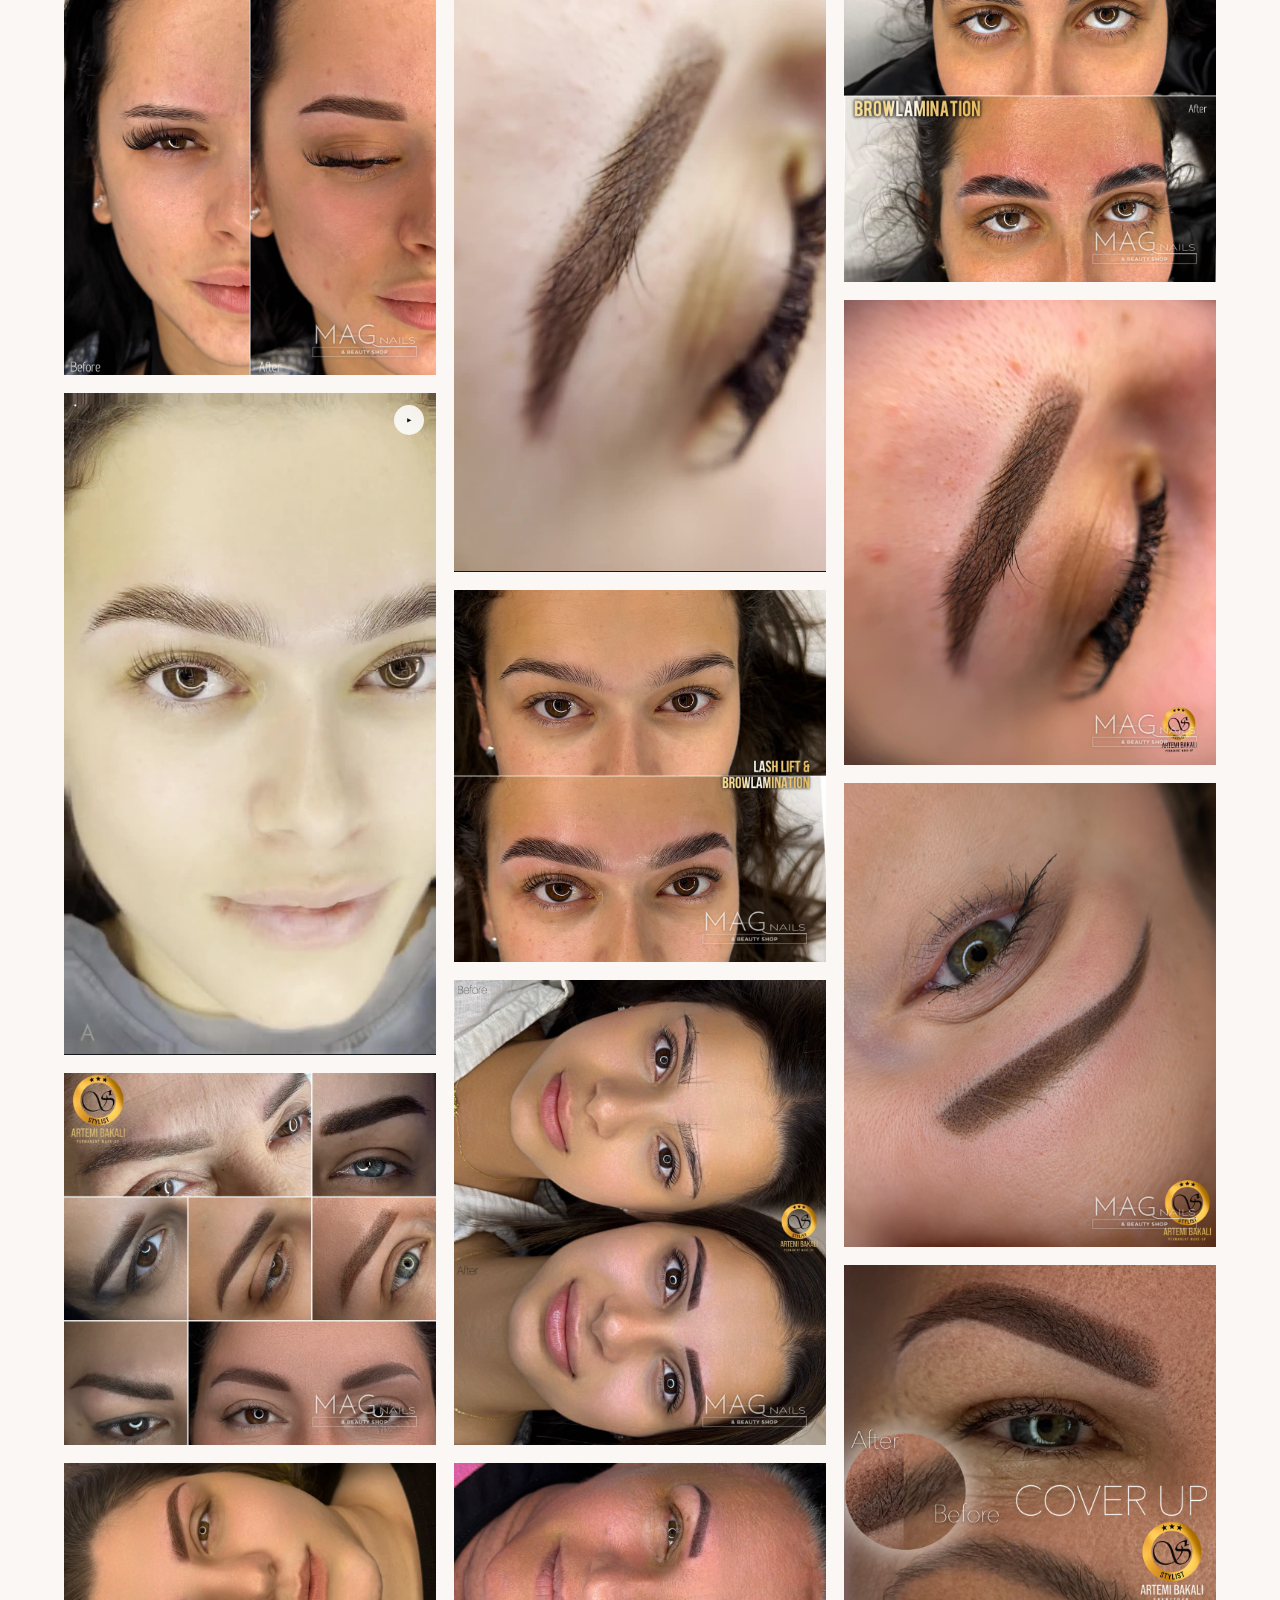
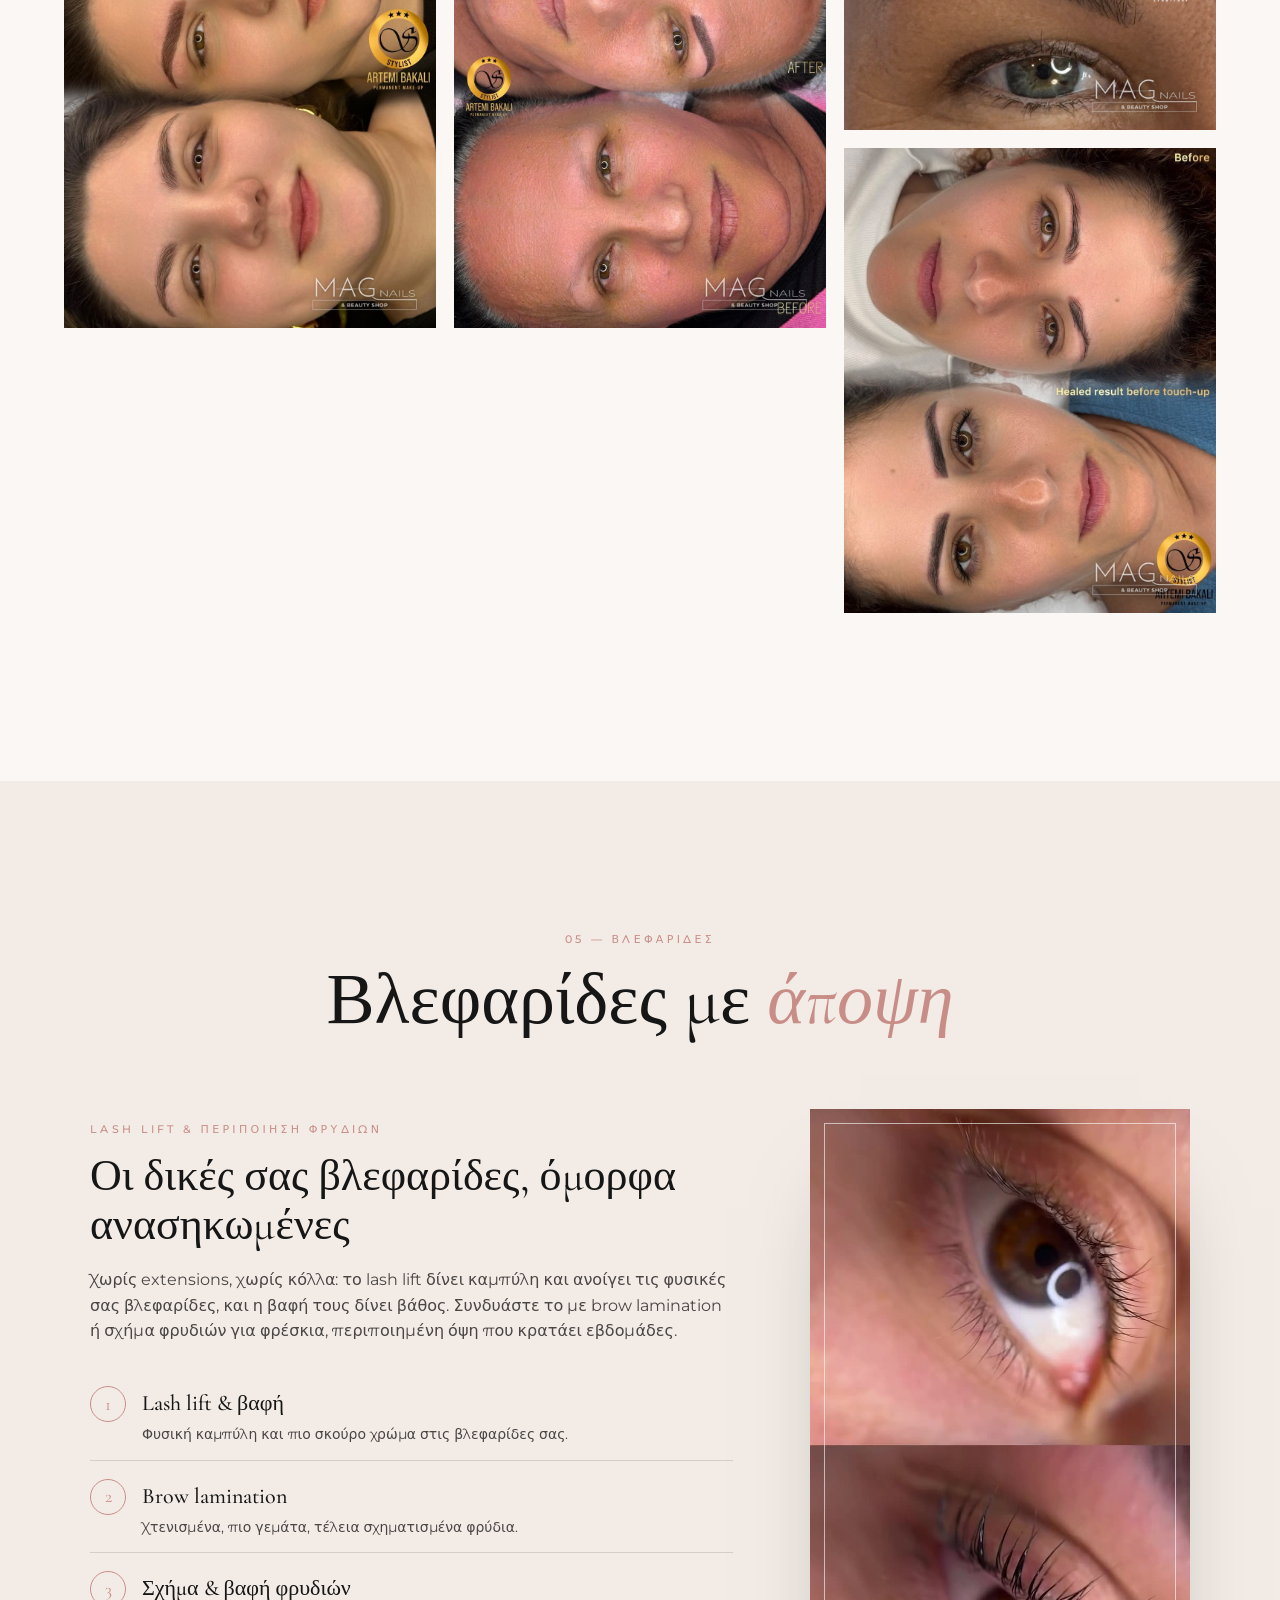
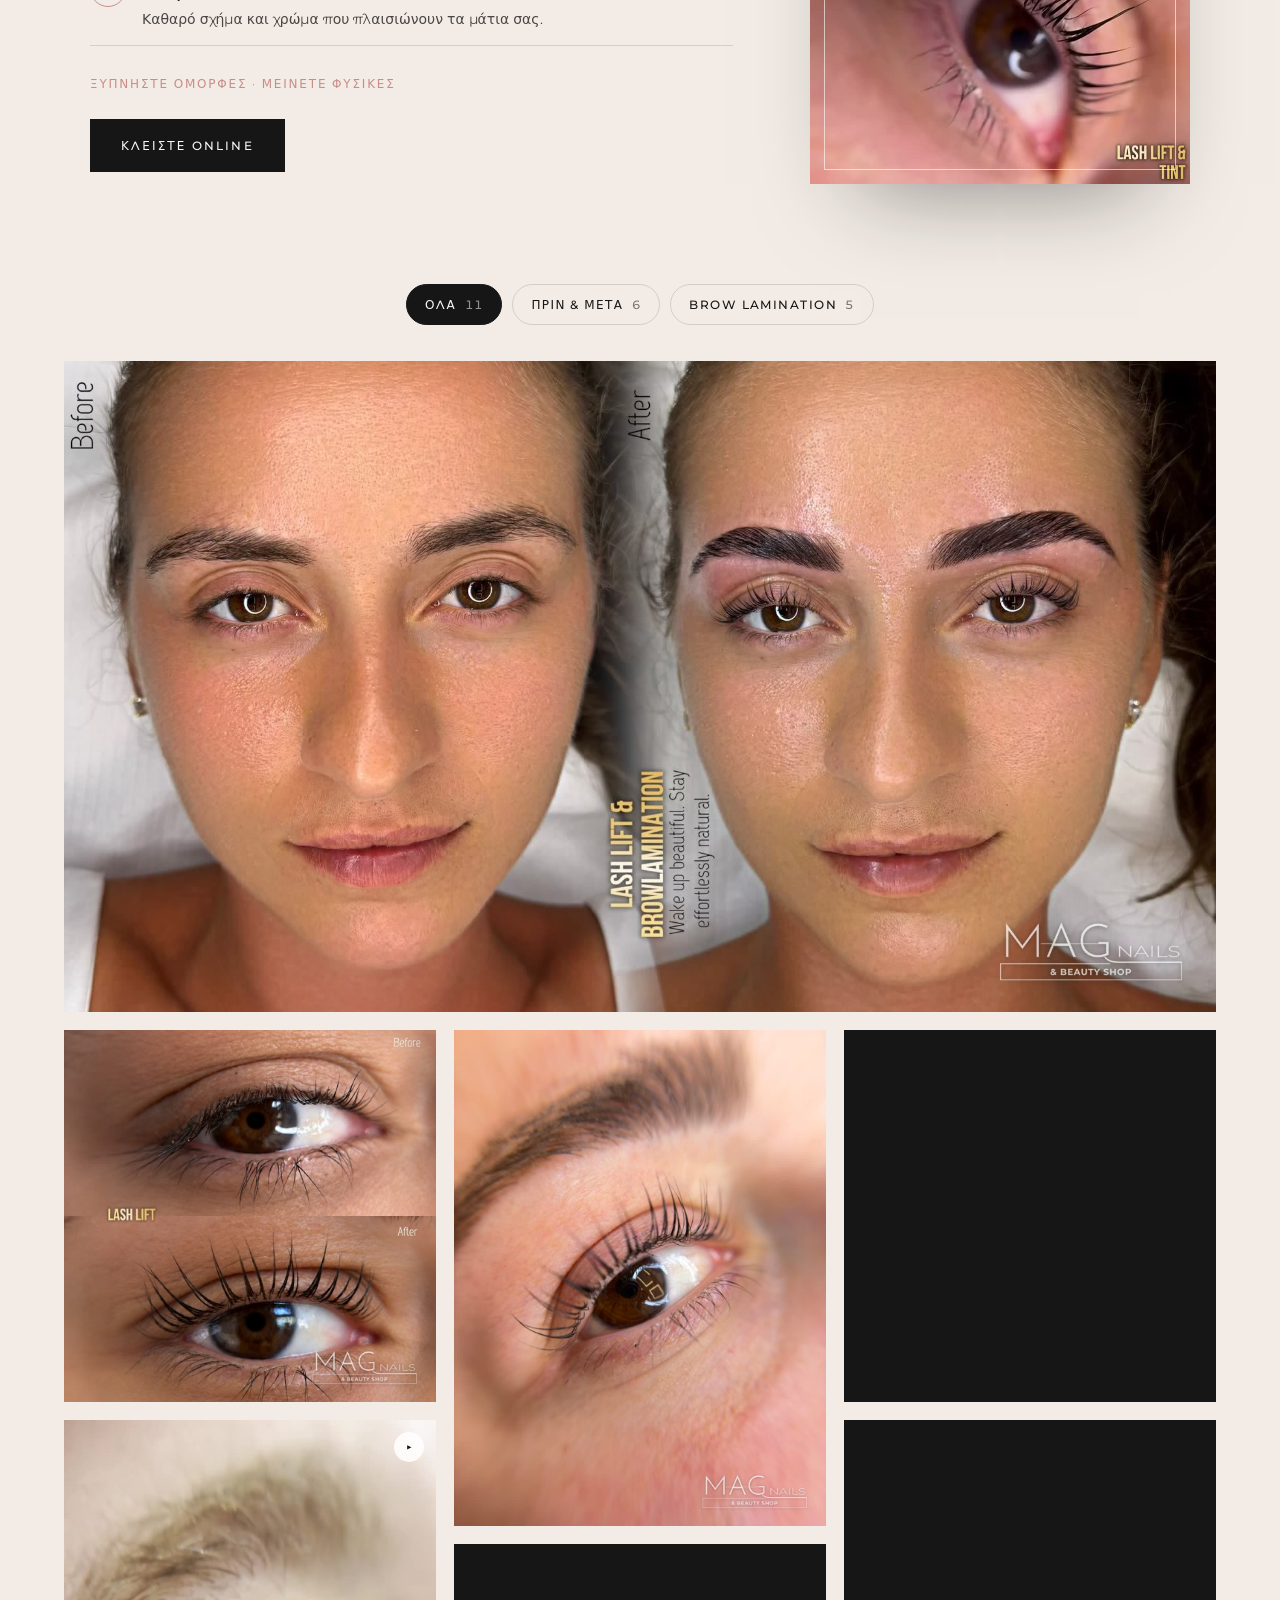
==== commit eb30c862: "Fix top review link: real href in HTML, bigger tap target, no overlap - Review links carry the Googl" ====
--- a/el/index.html
+++ b/el/index.html
@@ -29,7 +29,7 @@
   <link rel="preconnect" href="https://fonts.googleapis.com" />
   <link rel="preconnect" href="https://fonts.gstatic.com" crossorigin />
   <link href="https://fonts.googleapis.com/css2?family=Cormorant+Garamond:ital,wght@0,400;0,500;1,400&family=Josefin+Sans:wght@200;300&family=Montserrat:wght@300;400;500;700&display=swap" rel="stylesheet" />
-  <link rel="stylesheet" href="../css/style.css" />
+  <link rel="stylesheet" href="../css/style.css?v=202611272034" />
 </head>
 <body class="is-loading">
 
@@ -154,7 +154,7 @@
           <a class="hero__ig" data-config="instagram" href="#" target="_blank" rel="noopener">
             <svg viewBox="0 0 24 24" aria-hidden="true"><use href="#ig-icon" /></svg><span>@mag_nails_beautyshop</span>
           </a>
-          <a class="hero__ig hero__review" data-config="review" href="#" target="_blank" rel="noopener">
+          <a class="hero__ig hero__review" data-config="review" href="https://search.google.com/local/writereview?placeid=ChIJ-1dP485hlRQRLVePoJoS4gE" target="_blank" rel="noopener">
             <svg viewBox="0 0 24 24" aria-hidden="true"><use href="#star-icon" /></svg><span>Γράψτε μας κριτική</span>
           </a>
         </div>
@@ -439,7 +439,7 @@
       </div>
       <div class="review-cta reveal">
         <p>Ήρθατε στο MAG; Θα χαρούμε πολύ να μας πείτε τη γνώμη σας.</p>
-        <a class="btn btn--review magnetic" data-config="review" href="#" target="_blank" rel="noopener">
+        <a class="btn btn--review magnetic" data-config="review" href="https://search.google.com/local/writereview?placeid=ChIJ-1dP485hlRQRLVePoJoS4gE" target="_blank" rel="noopener">
           <svg viewBox="0 0 24 24" aria-hidden="true"><use href="#star-icon" /></svg><span>Γράψτε κριτική στη Google</span>
         </a>
       </div>
@@ -562,7 +562,7 @@
         <div class="footer__ctas">
           <a class="btn btn--light magnetic" data-config="treatwell" href="#" target="_blank" rel="noopener">Κλείστε online</a>
           <a class="btn btn--outline-light magnetic" data-config="eshop" href="#" target="_blank" rel="noopener">Τα προϊόντα μας</a>
-          <a class="btn btn--outline-light btn--review-light magnetic" data-config="review" href="#" target="_blank" rel="noopener"><svg viewBox="0 0 24 24" aria-hidden="true"><use href="#star-icon" /></svg><span>Γράψτε κριτική</span></a>
+          <a class="btn btn--outline-light btn--review-light magnetic" data-config="review" href="https://search.google.com/local/writereview?placeid=ChIJ-1dP485hlRQRLVePoJoS4gE" target="_blank" rel="noopener"><svg viewBox="0 0 24 24" aria-hidden="true"><use href="#star-icon" /></svg><span>Γράψτε κριτική</span></a>
         </div>
       </div>
 
@@ -601,6 +601,6 @@
     </div>
   </footer>
 
-  <script src="../js/main.js"></script>
+  <script src="../js/main.js?v=202611272034"></script>
 </body>
 </html>
--- a/css/style.css
+++ b/css/style.css
@@ -949,3 +949,12 @@
 .btn--review svg, .btn--review-light svg { width: 18px; height: 18px; color: #e2a93b; transition: transform .5s var(--ease); }
 .btn--review:hover { border-color: var(--ink); }
 .btn--review:hover svg, .btn--review-light:hover svg { transform: rotate(72deg) scale(1.15); }
+/* bigger tap targets for the Instagram / review links, kept above the spinning badge */
+.hero__links { position: relative; z-index: 3; margin-top: 18px; }
+.hero__links .hero__ig { margin-top: 0; padding: 10px 16px; border: 1px solid var(--line); border-radius: 40px; background: rgba(250,247,244,.7); min-height: 44px; }
+.hero__links .hero__ig:hover { border-color: var(--ink); }
+@media (max-width: 820px) { .hero .badge { bottom: 14px; left: 10px; width: 80px; height: 80px; } }
+/* the floating button's container must not block taps on the page; only the button and the open menu are clickable */
+.wa-float, .wa-float.is-visible { pointer-events: none; }
+.wa-float.is-visible .fab__toggle { pointer-events: auto; }
+.wa-float.is-visible.is-open .fab__menu { pointer-events: auto; }
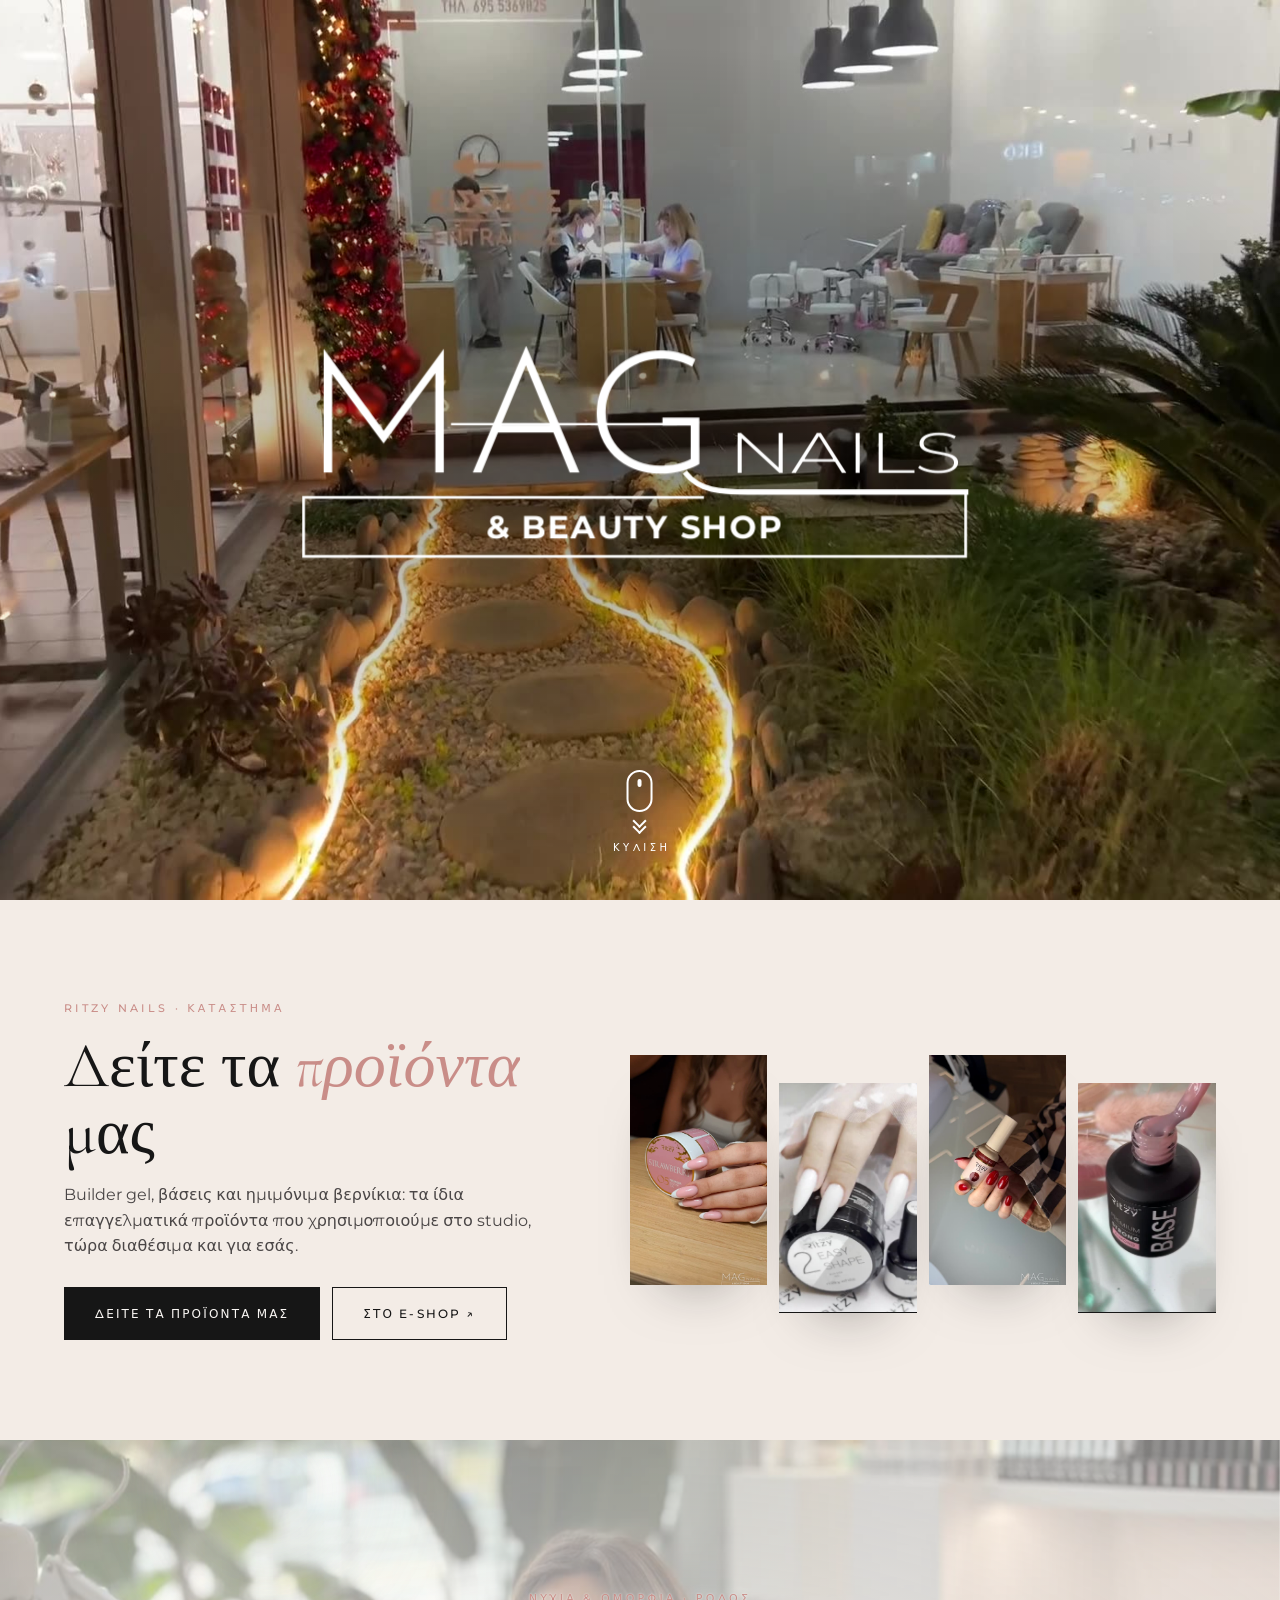
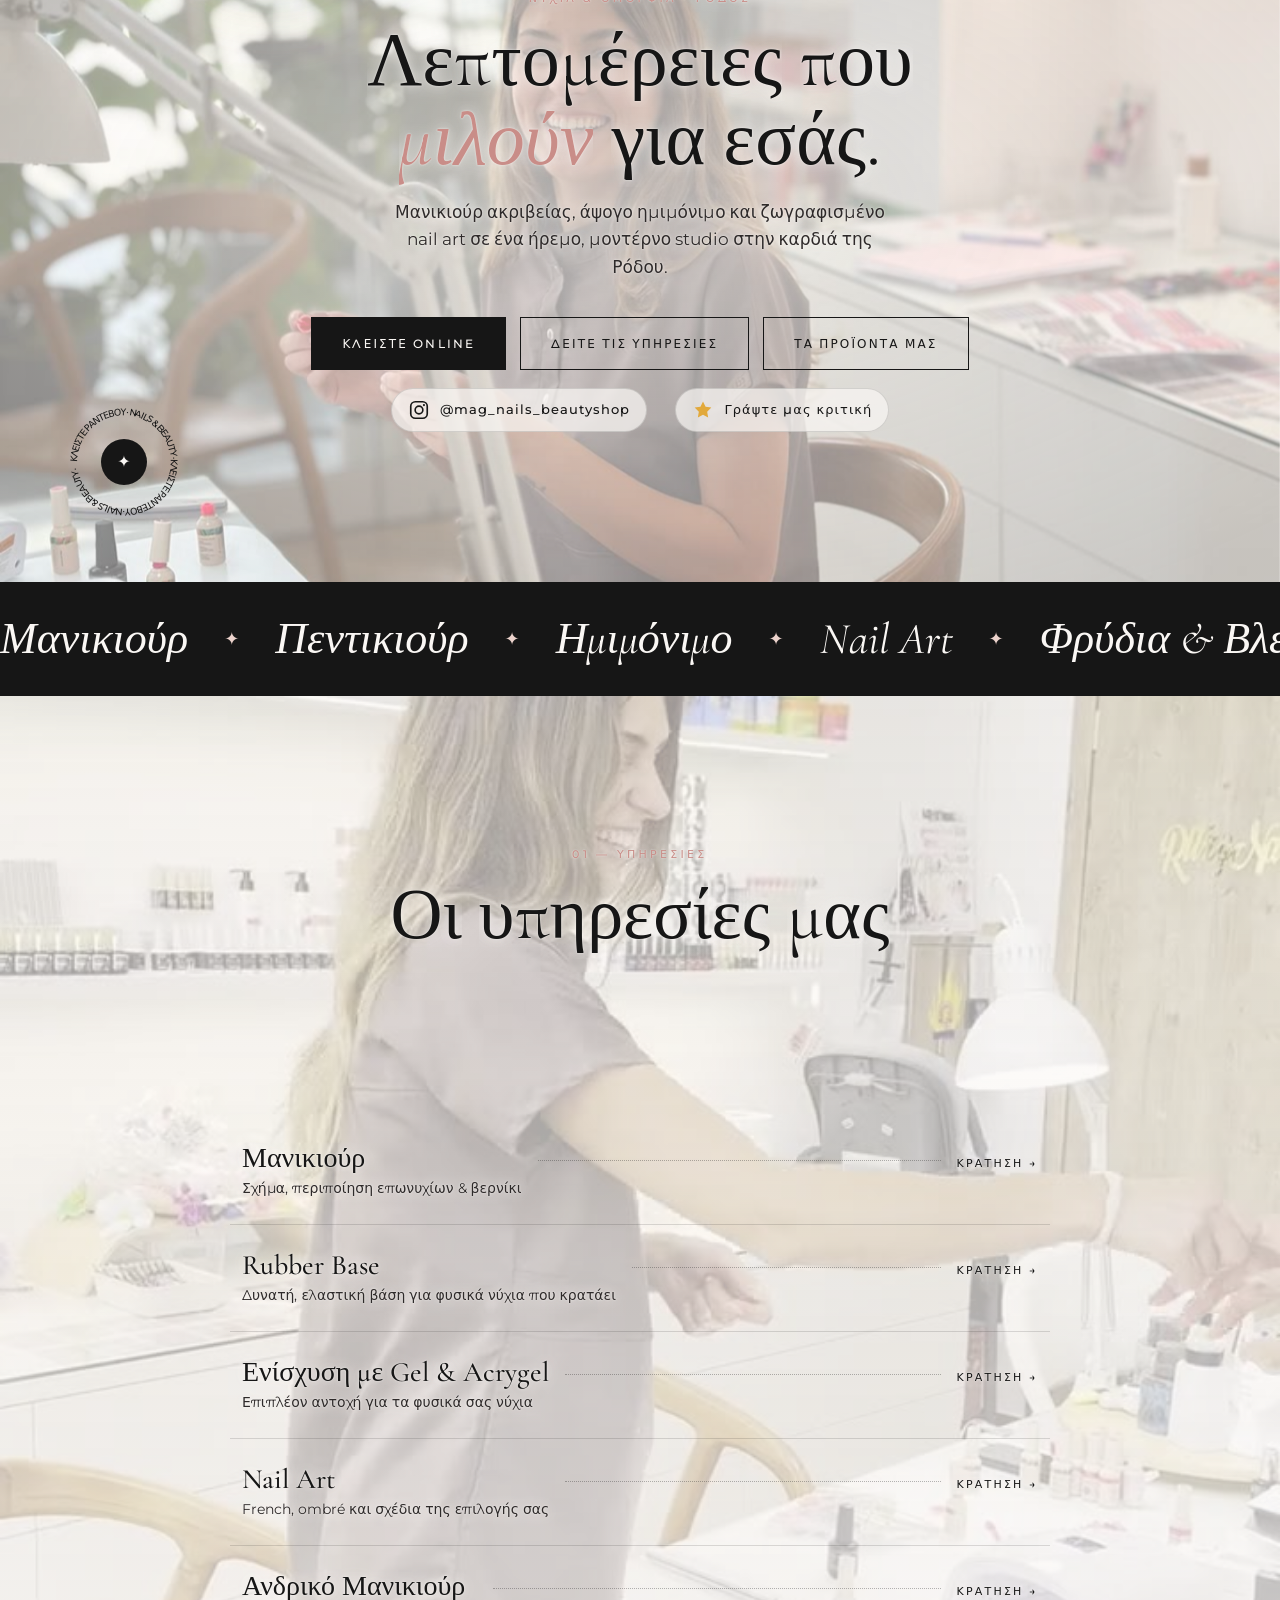
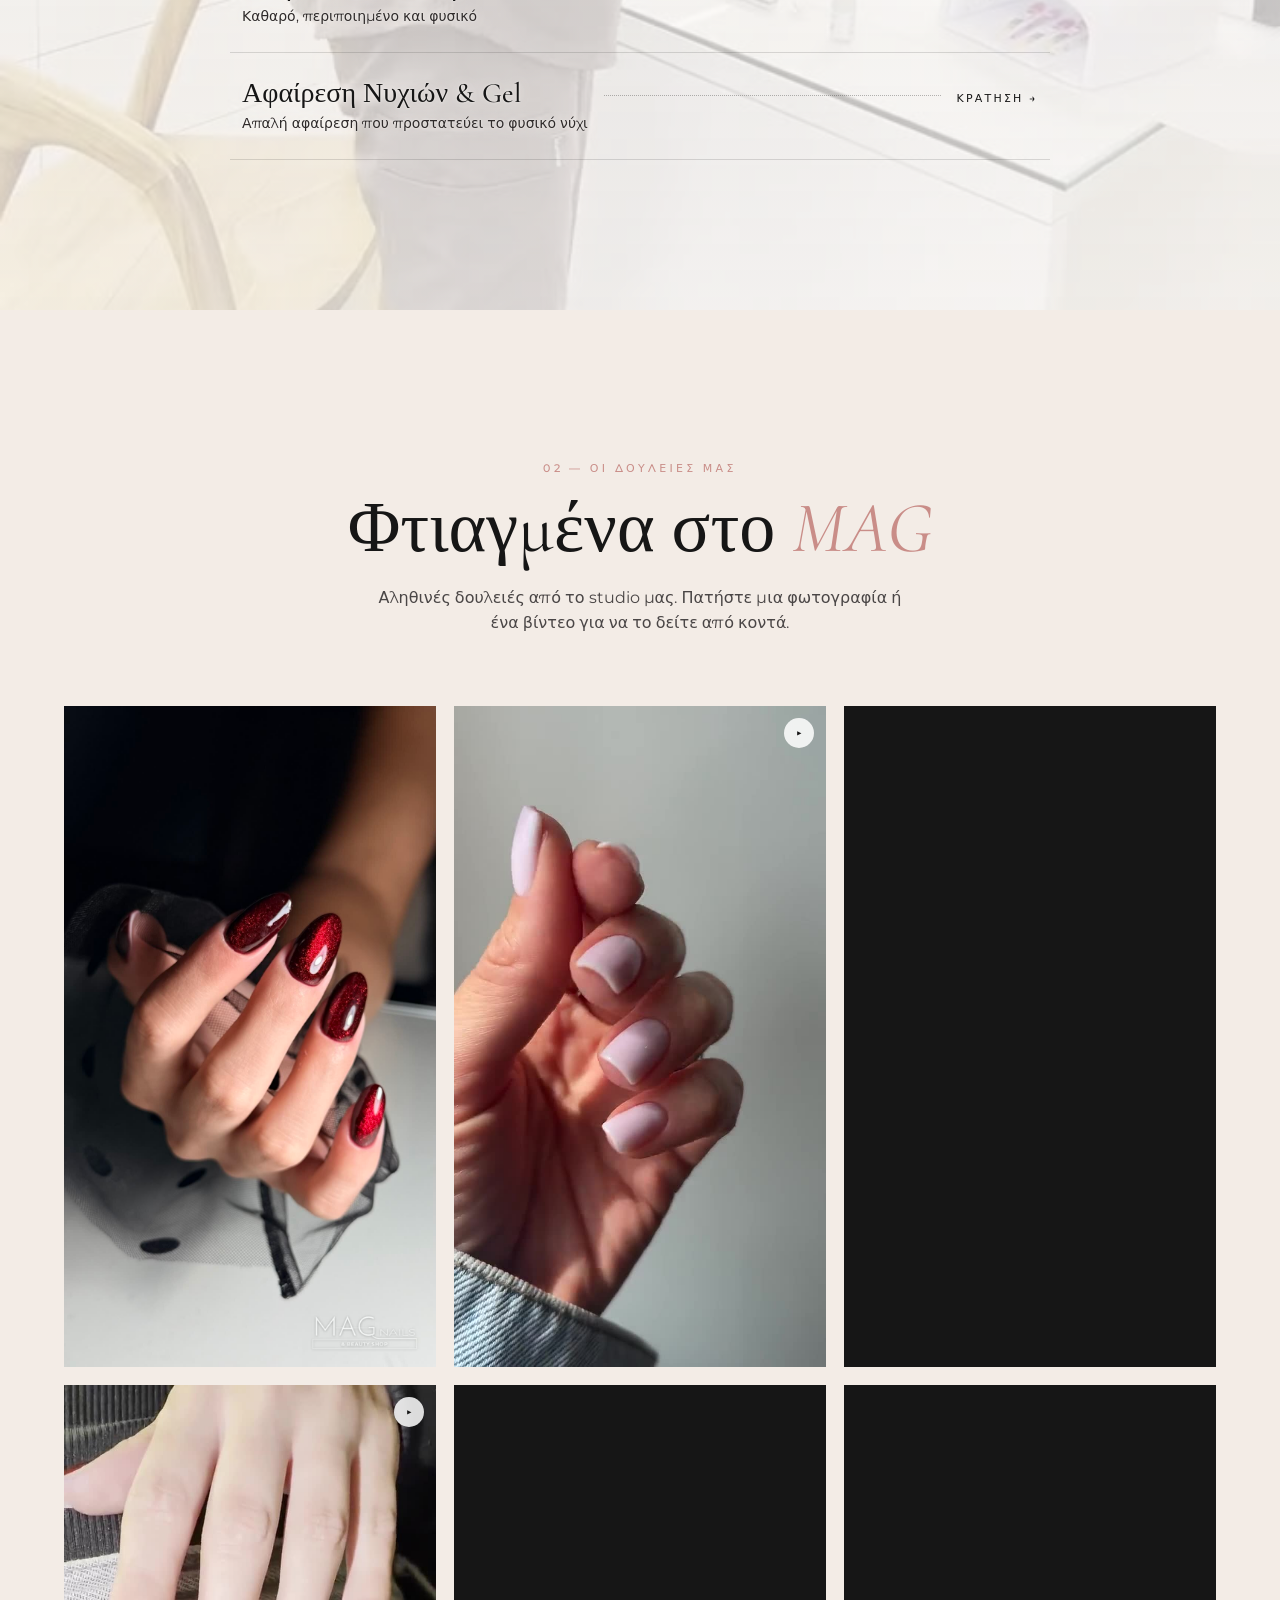
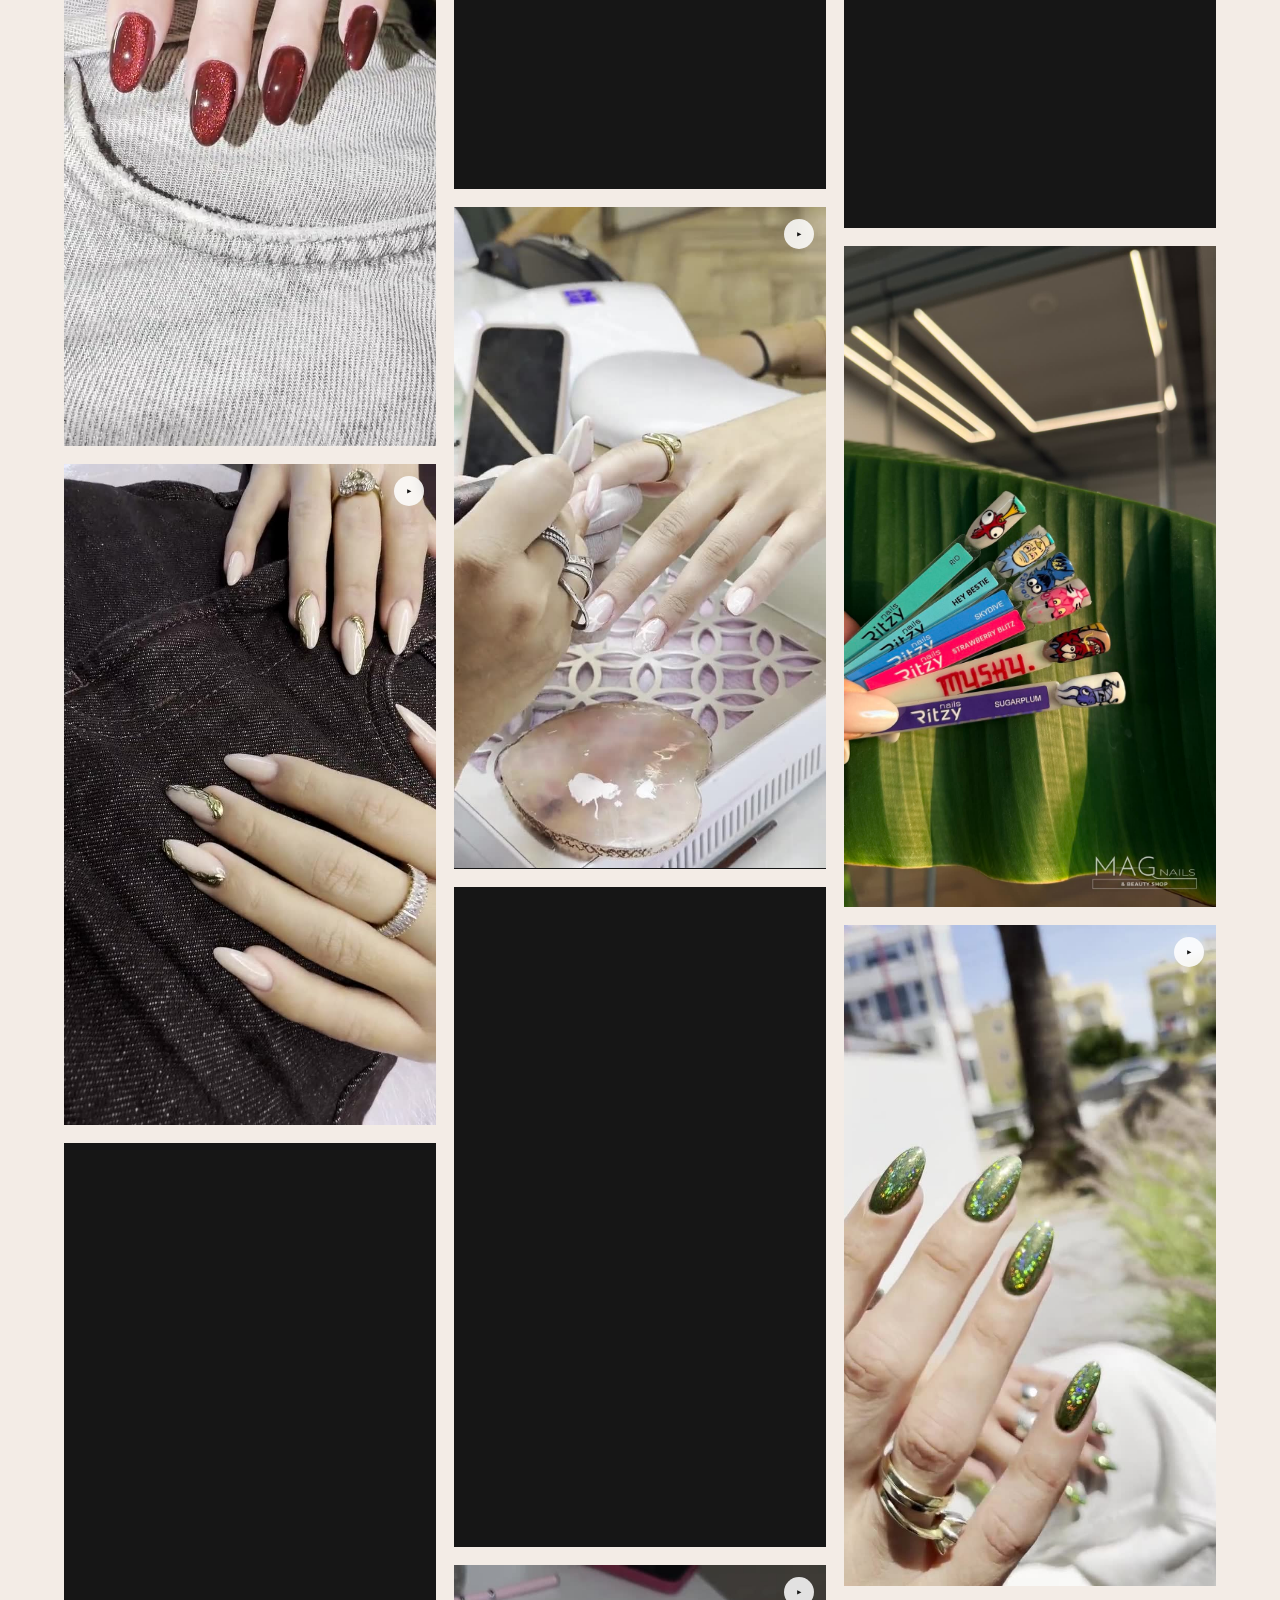
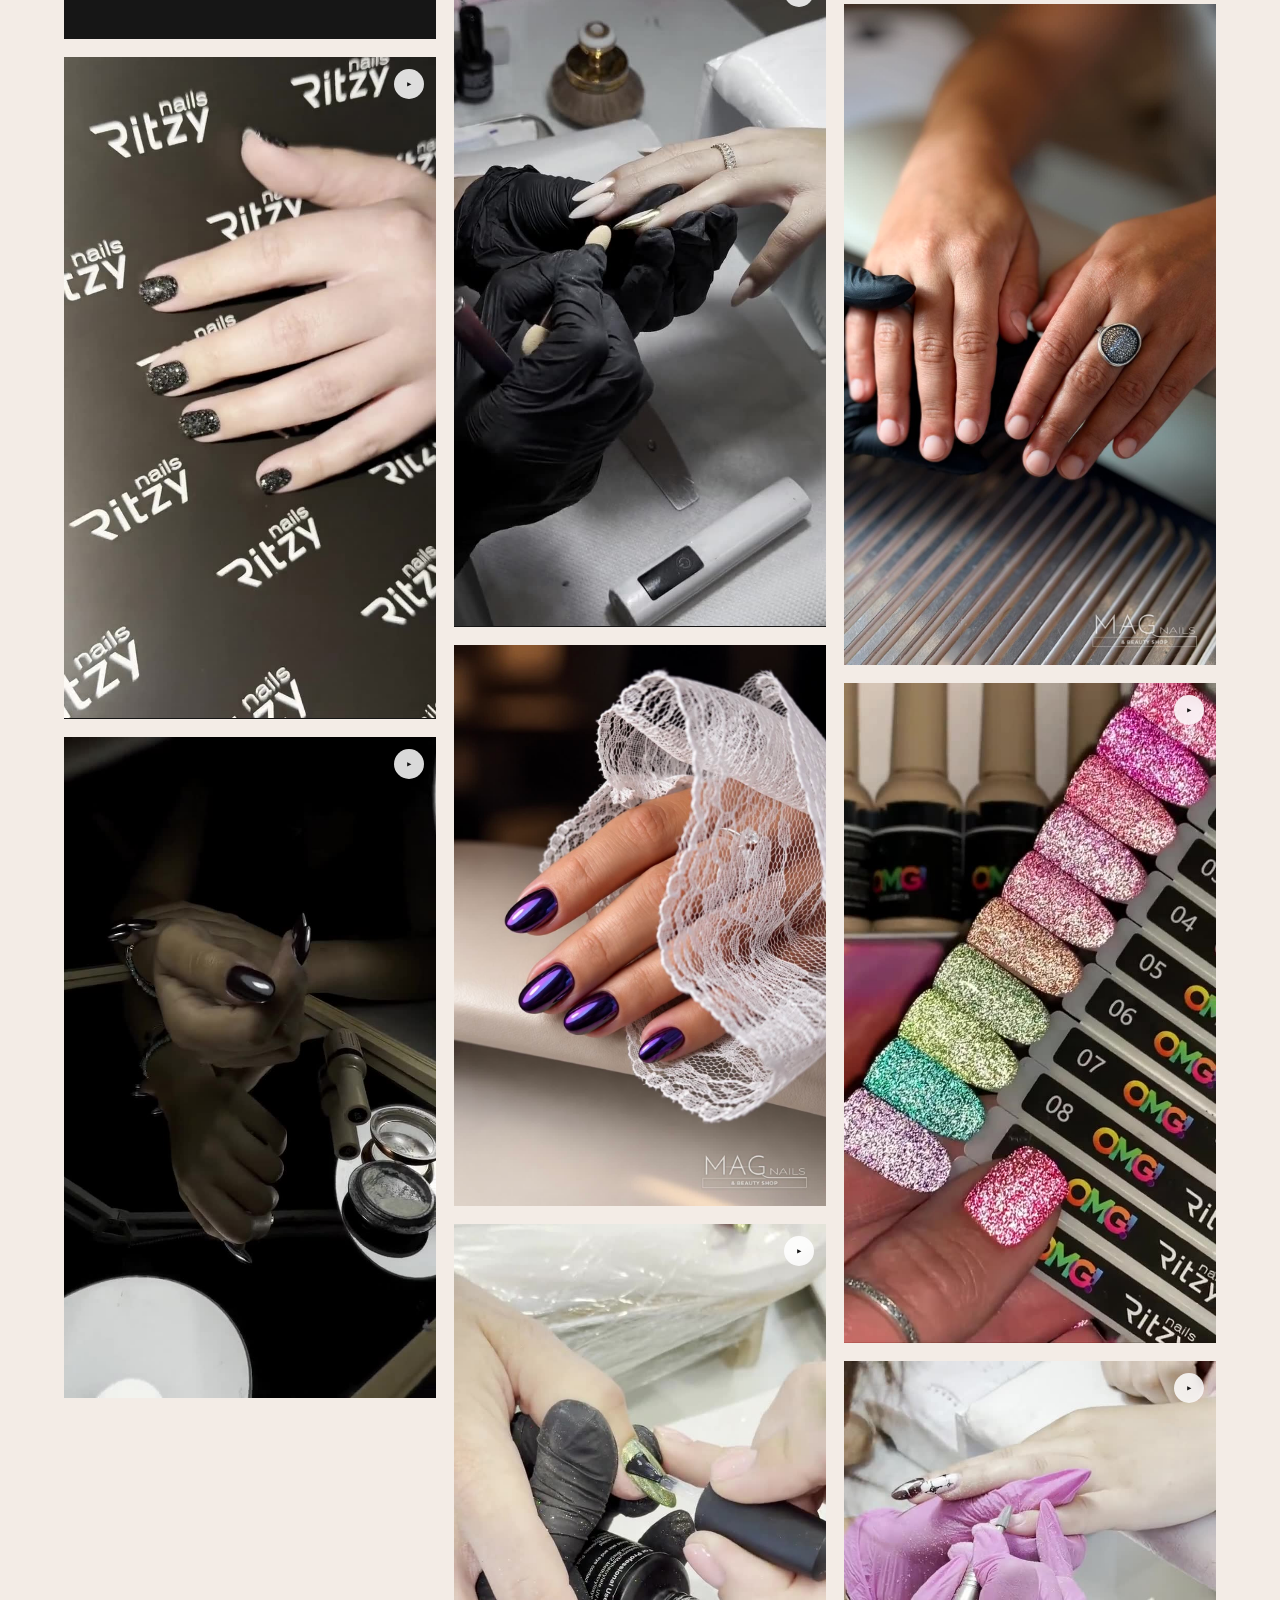
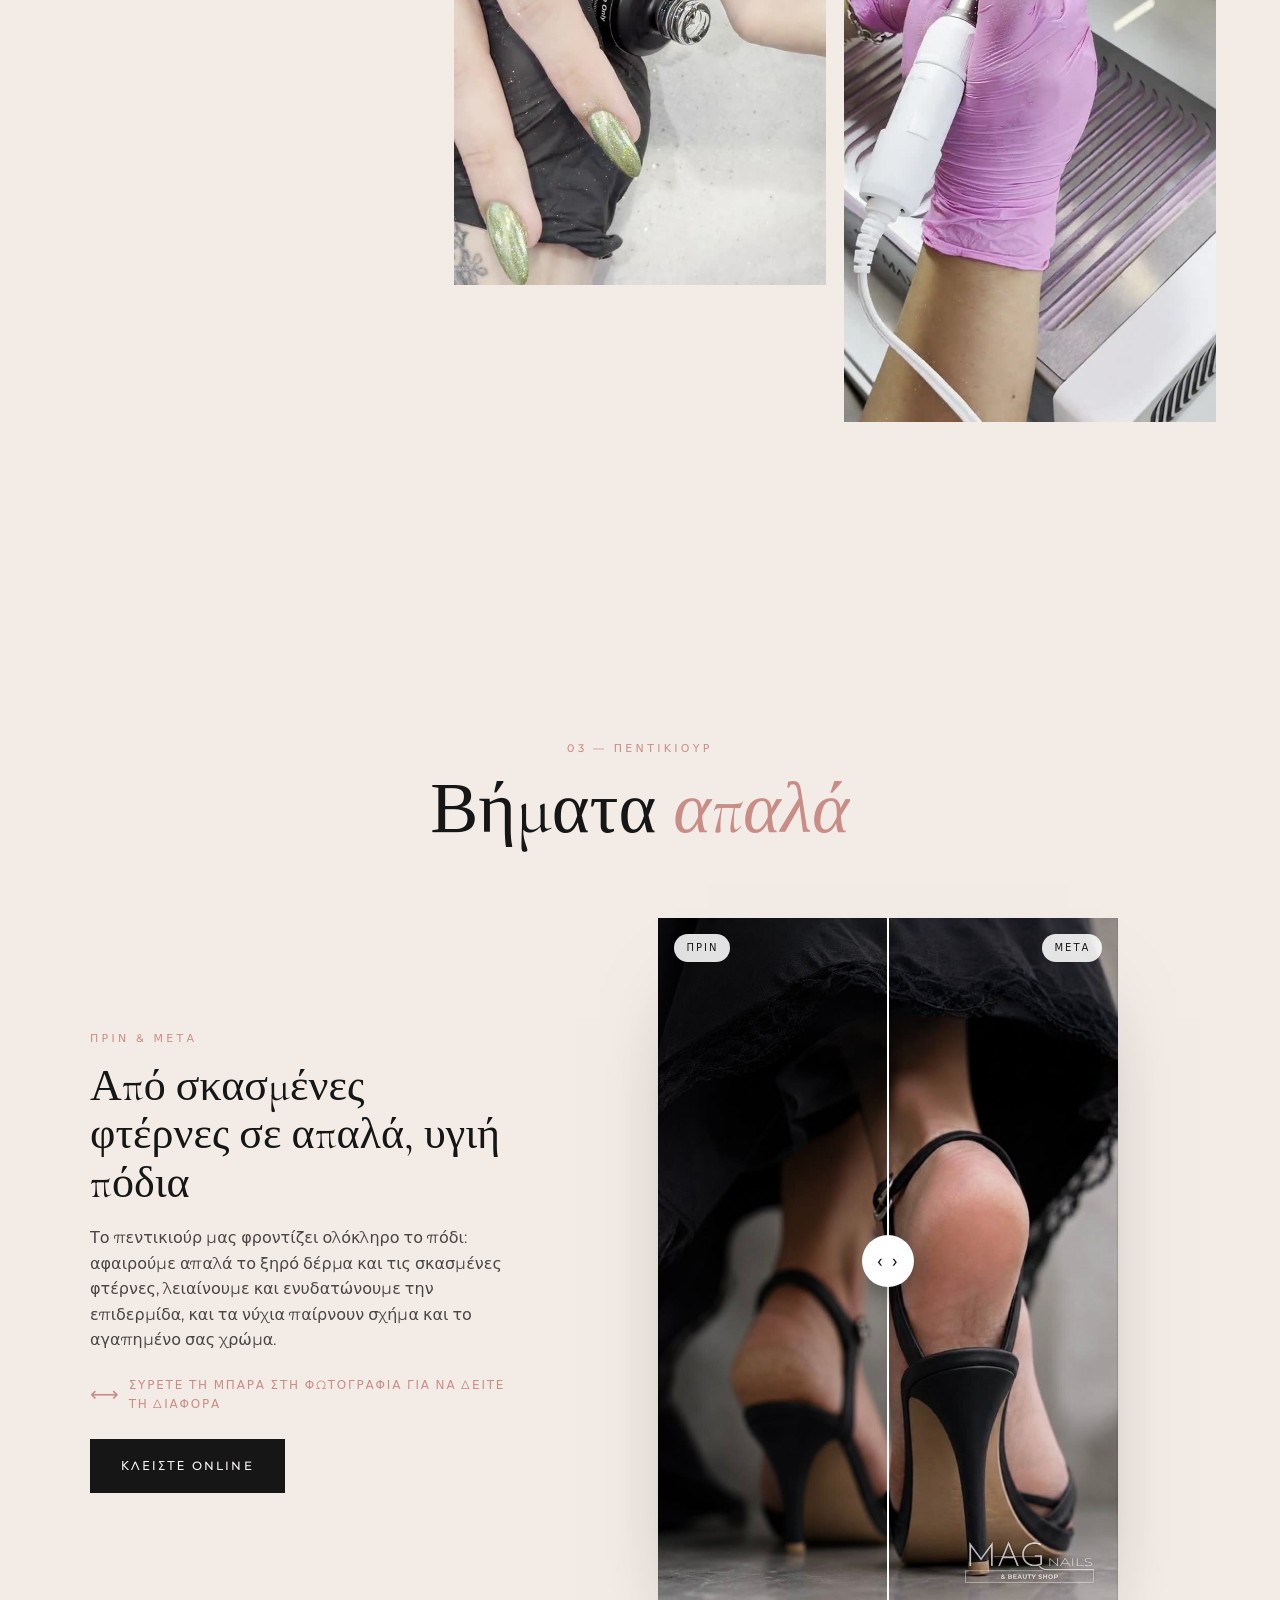
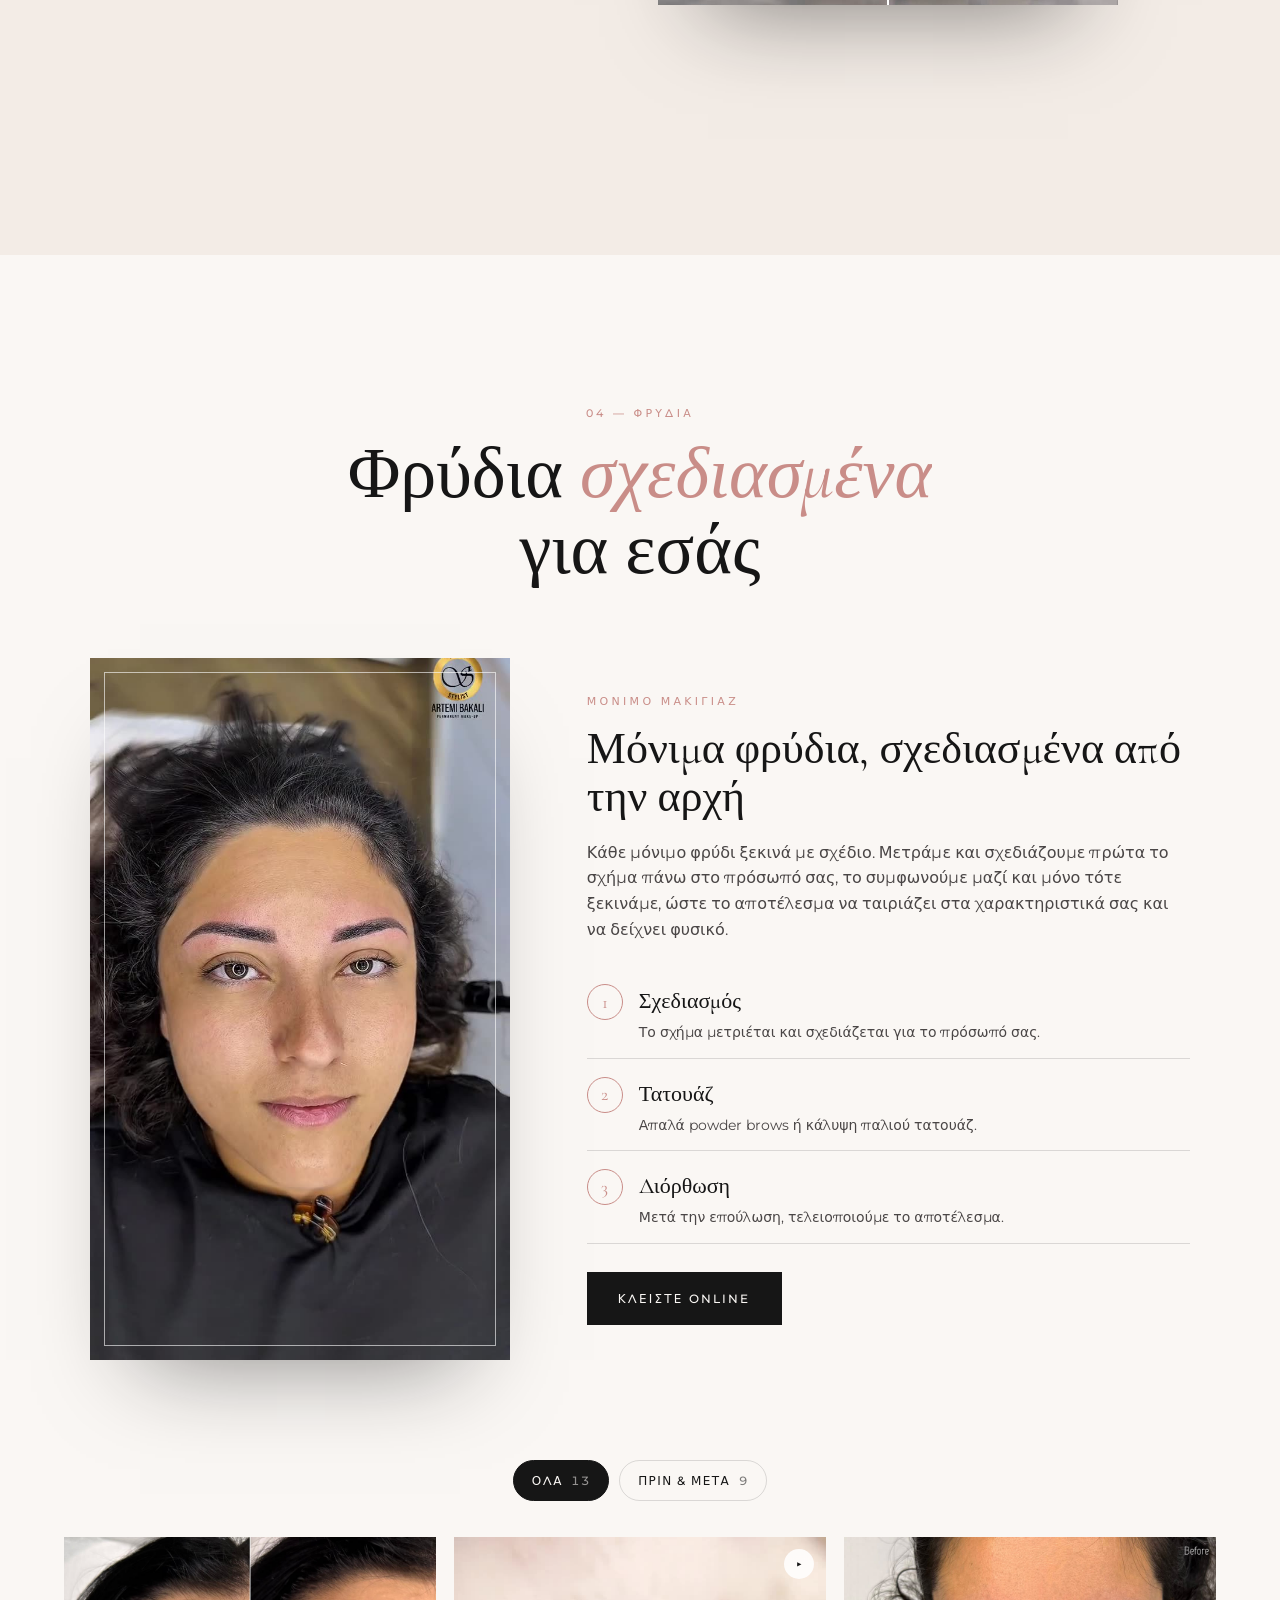
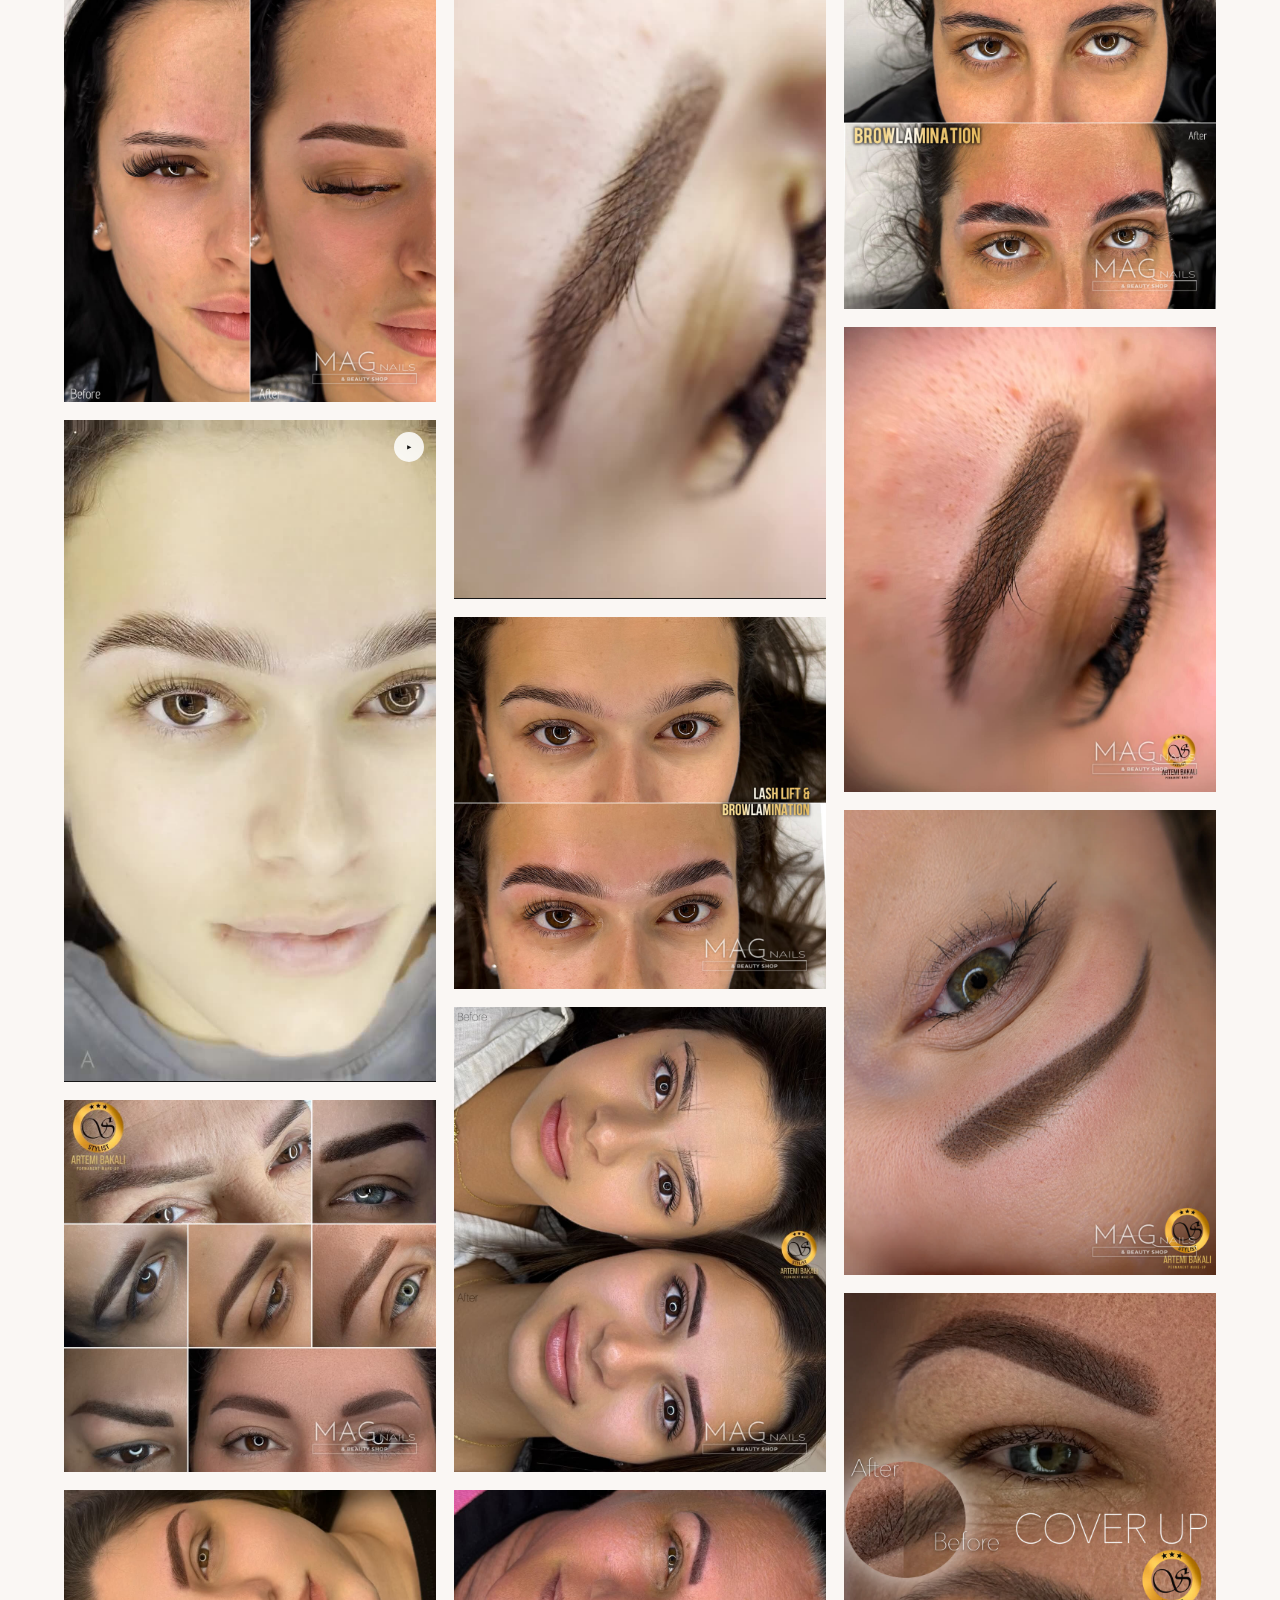
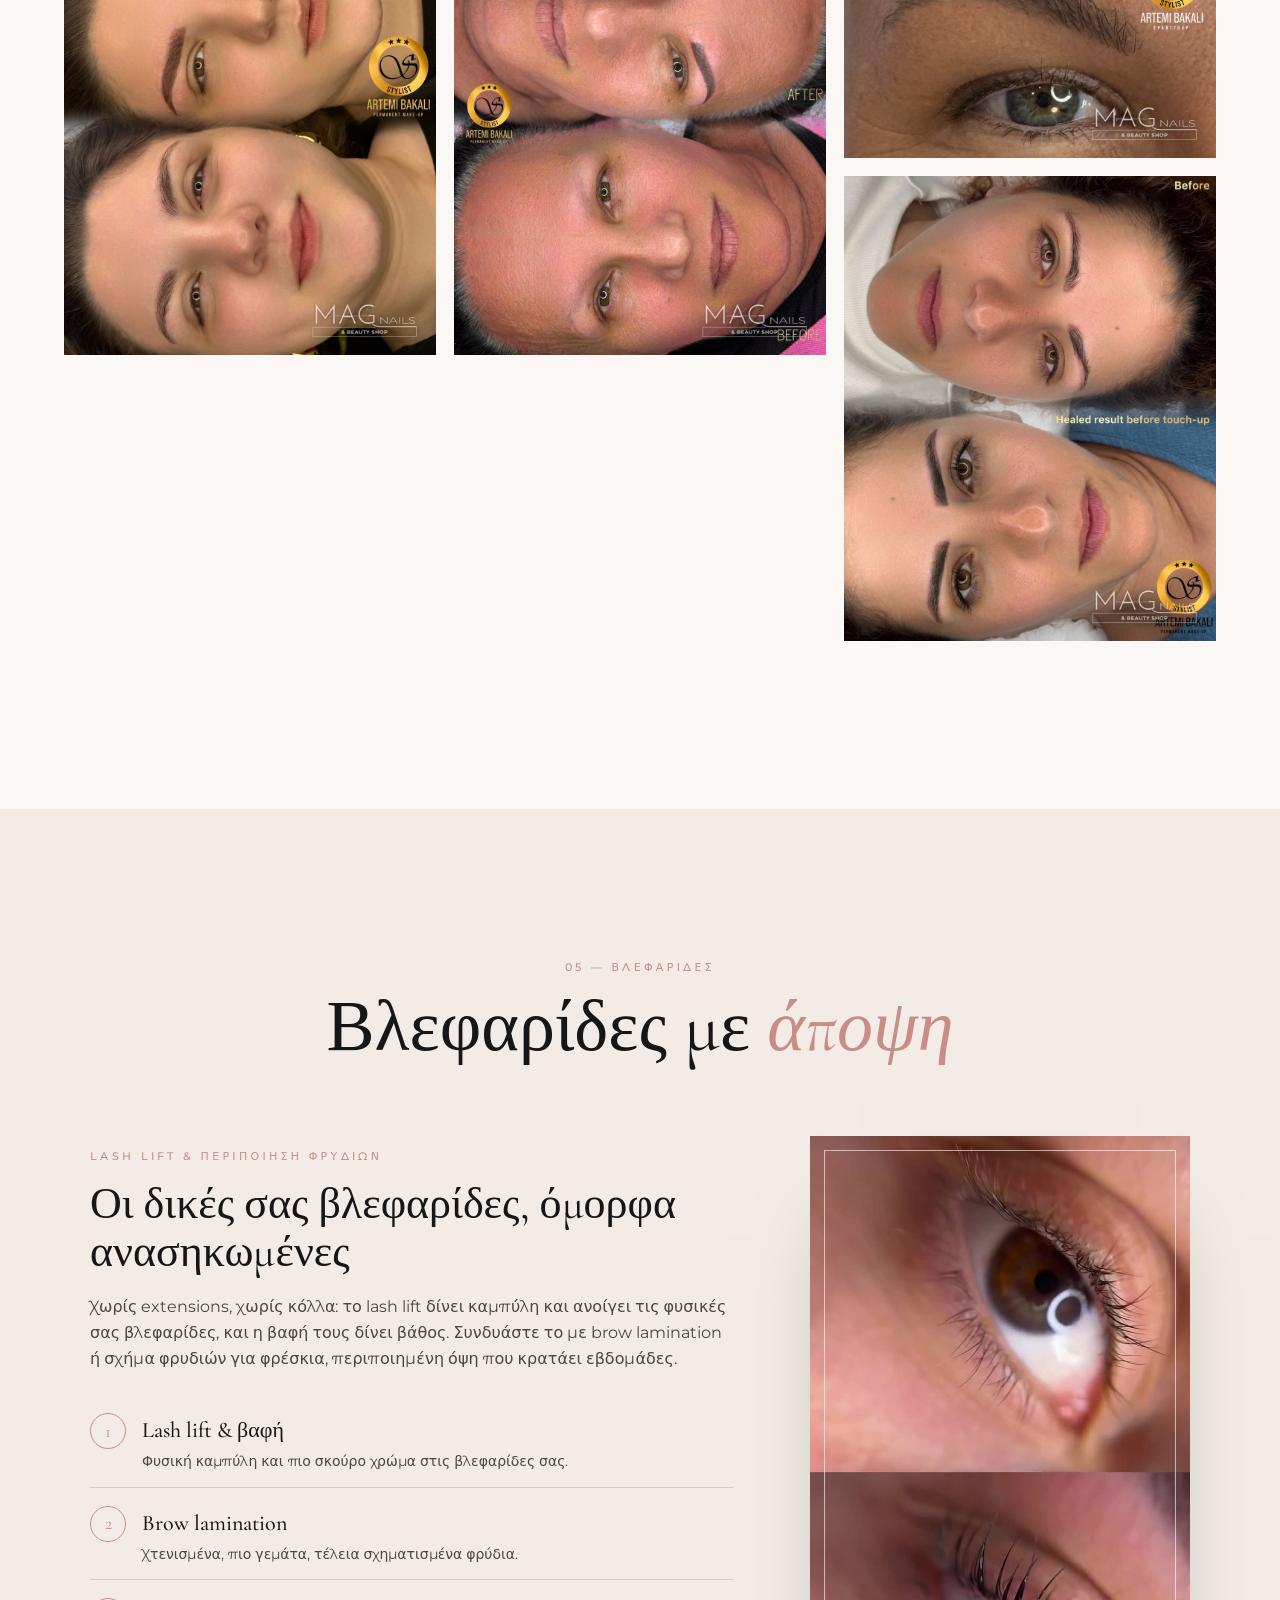
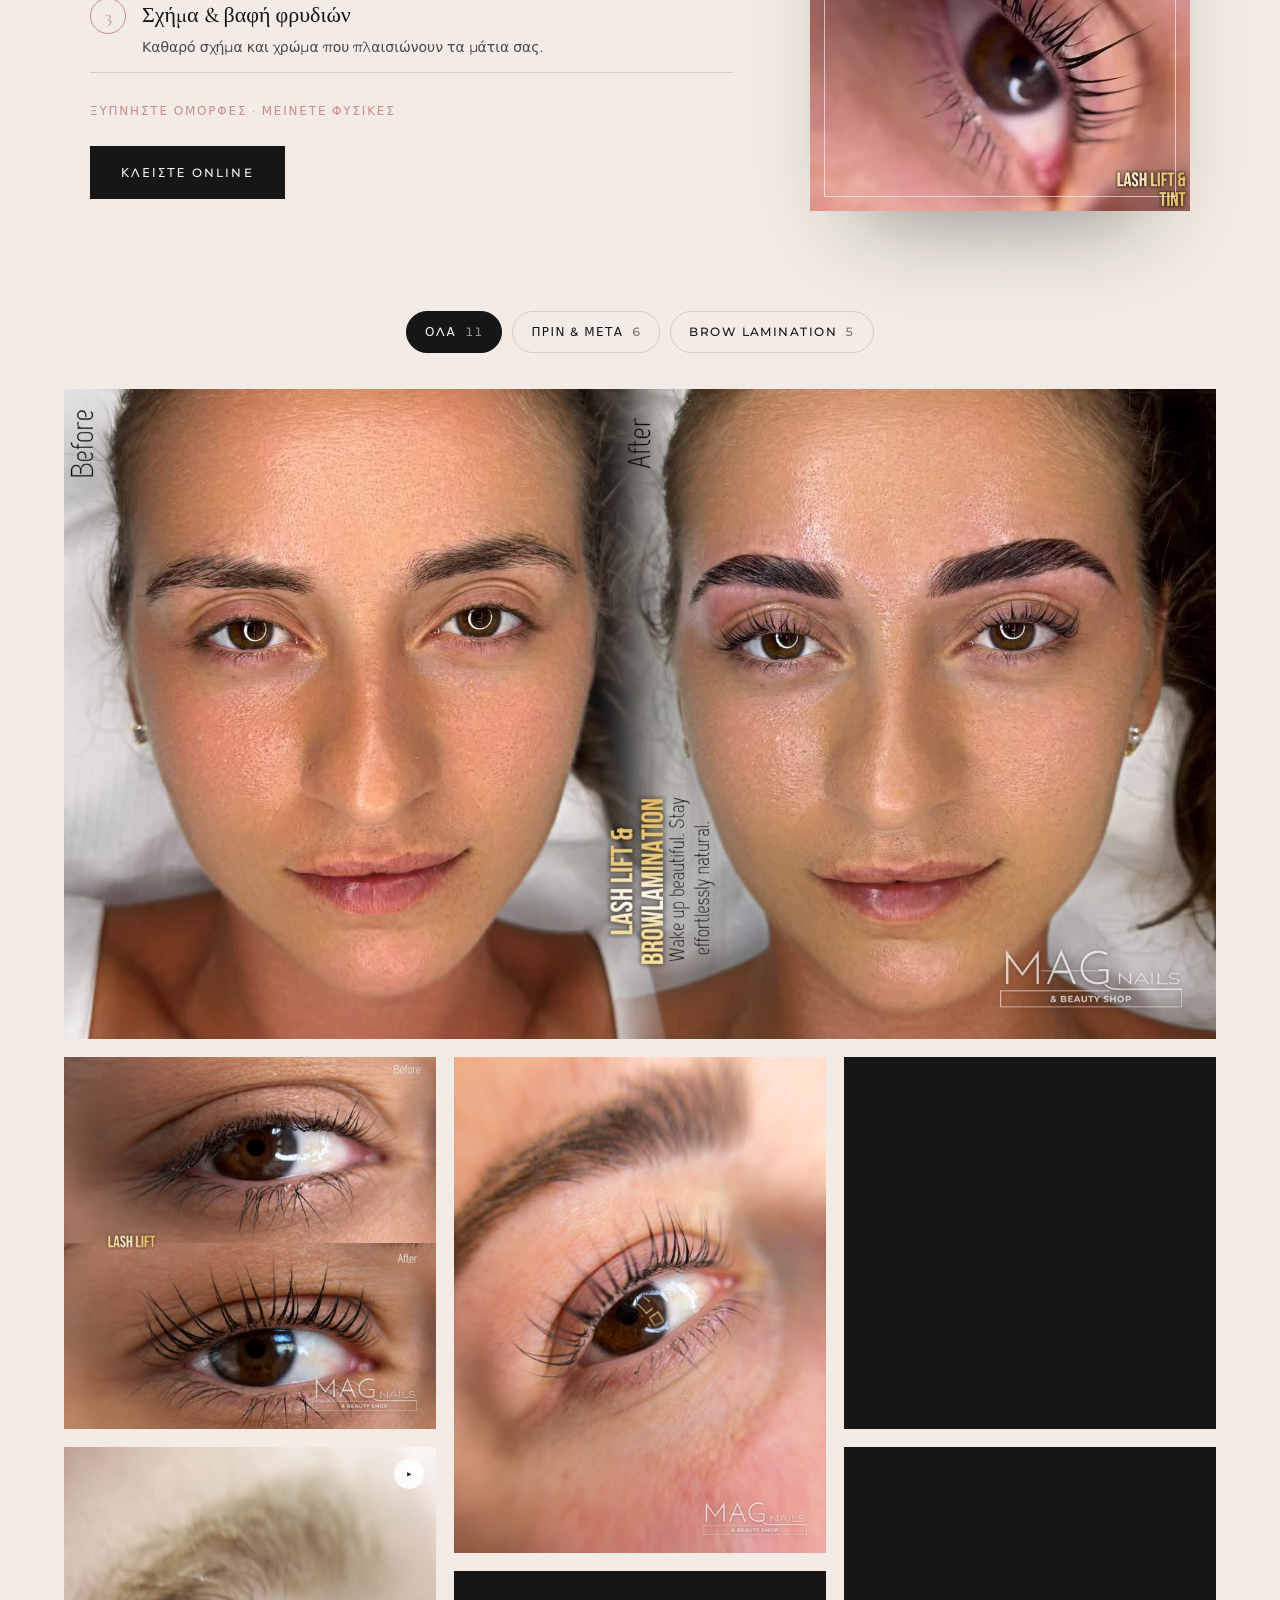
==== commit bf628539: "SEO in English and Greek: keyword titles/descriptions, NailSalon + FAQPage schema, FAQ section Co-Au" ====
--- a/el/index.html
+++ b/el/index.html
@@ -4,19 +4,154 @@
   <meta charset="UTF-8" />
   <meta name="viewport" content="width=device-width, initial-scale=1.0" />
   <meta name="google-site-verification" content="Uv1dC8LpjzOMIhAaL8R7p_6eumK1EtTuQMmzEdozshI" />
-  <title>MAG Nails &amp; Beauty Shop · Νύχια, φρύδια &amp; βλεφαρίδες στη Ρόδο</title>
-  <meta name="description" content="MAG Nails &amp; Beauty Shop στη Ρόδο: μανικιούρ, πεντικιούρ, ημιμόνιμο, rubber base, nail art, μόνιμο μακιγιάζ φρυδιών και χειλιών, lash lift. Κλείστε ραντεβού online." />
+  <title>MAG Nails Ρόδος · Νύχια, Μανικιούρ, Πεντικιούρ &amp; Μόνιμα Φρύδια</title>
+  <meta name="description" content="Κέντρο νυχιών και ομορφιάς στη Ρόδο. Μανικιούρ, ημιμόνιμο, rubber base, nail art, πεντικιούρ, μόνιμα φρύδια, ημιμόνιμο χειλιών, lash lift &amp; brow lamination. 5/5 κριτικές. Κλείστε online." />
   <link rel="canonical" href="https://magnails.gr/el/" />
   <link rel="alternate" hreflang="en" href="https://magnails.gr/" />
   <link rel="alternate" hreflang="el" href="https://magnails.gr/el/" />
   <link rel="alternate" hreflang="x-default" href="https://magnails.gr/" />
+  <meta name="geo.region" content="GR-L" />
+  <meta name="geo.placename" content="Ρόδος" />
+  <script type="application/ld+json">
+{
+  "@context": "https://schema.org",
+  "@type": [
+    "NailSalon",
+    "BeautySalon"
+  ],
+  "@id": "https://magnails.gr/#salon",
+  "name": "MAG Nails & Beauty Shop",
+  "description": "Κέντρο νυχιών και ομορφιάς στη Ρόδο: μανικιούρ, ημιμόνιμο, rubber base, nail art, πεντικιούρ, μόνιμα φρύδια, ημιμόνιμο μακιγιάζ χειλιών, lash lift και brow lamination.",
+  "url": "https://magnails.gr/el/",
+  "image": "https://magnails.gr/assets/og-image.jpg",
+  "logo": "https://magnails.gr/assets/icon-192.png",
+  "telephone": "+30 22410 69344",
+  "address": {
+    "@type": "PostalAddress",
+    "streetAddress": "Alexandrou Papadiamanti 4",
+    "addressLocality": "Rhodes",
+    "postalCode": "85100",
+    "addressRegion": "South Aegean",
+    "addressCountry": "GR"
+  },
+  "hasMap": "https://www.google.com/maps/place/?q=place_id:ChIJ-1dP485hlRQRLVePoJoS4gE",
+  "areaServed": [
+    "Rhodes",
+    "Ρόδος",
+    "Rhodes Town",
+    "Dodecanese"
+  ],
+  "sameAs": [
+    "https://www.instagram.com/mag_nails_beautyshop/",
+    "https://www.treatwell.gr/katasthma/mag-nails-beauty-shop/"
+  ],
+  "openingHoursSpecification": [
+    {
+      "@type": "OpeningHoursSpecification",
+      "dayOfWeek": [
+        "Monday",
+        "Tuesday",
+        "Wednesday",
+        "Thursday"
+      ],
+      "opens": "09:00",
+      "closes": "20:00"
+    },
+    {
+      "@type": "OpeningHoursSpecification",
+      "dayOfWeek": "Friday",
+      "opens": "12:00",
+      "closes": "20:00"
+    },
+    {
+      "@type": "OpeningHoursSpecification",
+      "dayOfWeek": "Saturday",
+      "opens": "09:00",
+      "closes": "17:00"
+    }
+  ],
+  "potentialAction": {
+    "@type": "ReserveAction",
+    "target": "https://www.treatwell.gr/katasthma/mag-nails-beauty-shop/"
+  },
+  "knowsAbout": [
+    "Manicure",
+    "Gel polish",
+    "Rubber base",
+    "Nail art",
+    "Pedicure",
+    "Permanent brows",
+    "Powder brows",
+    "Semi-permanent lip make-up",
+    "Lash lift",
+    "Brow lamination",
+    "Waxing"
+  ]
+}
+  </script>
+  <script type="application/ld+json">
+{
+  "@context": "https://schema.org",
+  "@type": "FAQPage",
+  "mainEntity": [
+    {
+      "@type": "Question",
+      "name": "Πού βρίσκεται το MAG Nails στη Ρόδο;",
+      "acceptedAnswer": {
+        "@type": "Answer",
+        "text": "Το MAG Nails and Beauty Shop είναι κέντρο νυχιών και ομορφιάς στην Αλεξάνδρου Παπαδιαμάντη 4, στην πόλη της Ρόδου."
+      }
+    },
+    {
+      "@type": "Question",
+      "name": "Ποιες υπηρεσίες νυχιών και ομορφιάς προσφέρετε στη Ρόδο;",
+      "acceptedAnswer": {
+        "@type": "Answer",
+        "text": "Μανικιούρ, ημιμόνιμο και rubber base, ενίσχυση νυχιών με gel και acrygel, nail art, πεντικιούρ και θεραπείες ποδιών, μόνιμα φρύδια (powder brows), ημιμόνιμο μακιγιάζ χειλιών, lash lift και βαφή βλεφαρίδων, brow lamination και αποτρίχωση."
+      }
+    },
+    {
+      "@type": "Question",
+      "name": "Πώς κλείνω ραντεβού για νύχια στη Ρόδο;",
+      "acceptedAnswer": {
+        "@type": "Answer",
+        "text": "Κλείστε online μέσω Treatwell, οποιαδήποτε ώρα, μέρα ή νύχτα. Μπορείτε επίσης να καλέσετε στο 22410 69344 ή να στείλετε μήνυμα στο WhatsApp στο 6955 36 9825."
+      }
+    },
+    {
+      "@type": "Question",
+      "name": "Κάνετε μόνιμο μακιγιάζ φρυδιών και χειλιών στη Ρόδο;",
+      "acceptedAnswer": {
+        "@type": "Answer",
+        "text": "Ναι. Κάθε μόνιμο φρύδι σχεδιάζεται από την αρχή για το πρόσωπό σας. Κάνουμε powder brows, κάλυψη παλιού τατουάζ φρυδιών και ημιμόνιμο μακιγιάζ χειλιών (lip blush), με διόρθωση μετά την επούλωση."
+      }
+    },
+    {
+      "@type": "Question",
+      "name": "Κάνετε πεντικιούρ και θεραπεία για σκασμένες φτέρνες;",
+      "acceptedAnswer": {
+        "@type": "Answer",
+        "text": "Ναι. Το θεραπευτικό πεντικιούρ αφαιρεί το ξηρό δέρμα και τις σκασμένες φτέρνες και αφήνει τα πόδια απαλά και ενυδατωμένα. Αντιμετωπίζουμε επίσης νύχια που μπαίνουν στο δέρμα, κάλους, κότσια και παχιά νύχια."
+      }
+    },
+    {
+      "@type": "Question",
+      "name": "Ποιο είναι το ωράριο λειτουργίας;",
+      "acceptedAnswer": {
+        "@type": "Answer",
+        "text": "Δευτέρα έως Πέμπτη 09:00 έως 20:00, Παρασκευή 12:00 έως 20:00, Σάββατο 09:00 έως 17:00. Κυριακή κλειστά."
+      }
+    }
+  ]
+}
+  </script>
   <link rel="icon" href="../favicon.ico" sizes="any" />
   <link rel="icon" href="../assets/favicon-32.png" type="image/png" sizes="32x32" />
   <link rel="icon" href="../assets/icon-192.png" type="image/png" sizes="192x192" />
   <meta property="og:type" content="website" />
   <meta property="og:locale" content="el_GR" />
   <meta property="og:site_name" content="MAG Nails &amp; Beauty Shop" />
-  <meta property="og:title" content="MAG Nails &amp; Beauty Shop · Ρόδος" />
+  <meta property="og:title" content="MAG Nails &amp; Beauty Shop · Νύχια στη Ρόδο" />
   <meta property="og:description" content="Νύχια, πεντικιούρ, μόνιμα φρύδια, βλεφαρίδες και χείλη στη Ρόδο. Κλείστε ραντεβού online." />
   <meta property="og:url" content="https://magnails.gr/el/" />
   <meta property="og:image" content="https://magnails.gr/assets/og-image.jpg" />
@@ -29,7 +164,7 @@
   <link rel="preconnect" href="https://fonts.googleapis.com" />
   <link rel="preconnect" href="https://fonts.gstatic.com" crossorigin />
   <link href="https://fonts.googleapis.com/css2?family=Cormorant+Garamond:ital,wght@0,400;0,500;1,400&family=Josefin+Sans:wght@200;300&family=Montserrat:wght@300;400;500;700&display=swap" rel="stylesheet" />
-  <link rel="stylesheet" href="../css/style.css?v=202611272034" />
+  <link rel="stylesheet" href="../css/style.css?v=202611272348" />
 </head>
 <body class="is-loading">
 
@@ -142,9 +277,9 @@
       </div>
 
       <div class="hero__inner">
-        <p class="eyebrow hero__eyebrow">Νύχια · Ομορφιά · Φροντίδα</p>
+        <p class="eyebrow hero__eyebrow">Νύχια &amp; ομορφιά · Ρόδος</p>
         <h1 class="hero__title split">Λεπτομέρειες που <em>μιλούν</em> για εσάς.</h1>
-        <p class="hero__sub">Μανικιούρ ακριβείας, άψογο ημιμόνιμο και ζωγραφισμένο nail art σε ένα ήρεμο, μοντέρνο studio.</p>
+        <p class="hero__sub">Μανικιούρ ακριβείας, άψογο ημιμόνιμο και ζωγραφισμένο nail art σε ένα ήρεμο, μοντέρνο studio στην καρδιά της Ρόδου.</p>
         <div class="hero__cta">
           <a href="#book" class="btn magnetic" data-config="treatwell" target="_blank" rel="noopener">Κλείστε online</a>
           <a href="#services" class="btn btn--ghost magnetic">Δείτε τις υπηρεσίες</a>
@@ -494,6 +629,33 @@
           <div class="week__days"></div>
         </div>
       </div>
+    </section>
+
+    <!-- FAQ (also published as FAQPage structured data for Google) -->
+    <section class="section faq" id="faq">
+      <div class="section__head">
+        <p class="eyebrow reveal">Συχνές ερωτήσεις · Νύχια στη Ρόδο</p>
+        <h2 class="section__title split">Συχνές <em>ερωτήσεις</em></h2>
+      </div>
+      <div class="faq__list">        <details class="faq__item reveal" style="--d:0" open>
+          <summary><h3>Πού βρίσκεται το MAG Nails στη Ρόδο;</h3><span class="faq__icon" aria-hidden="true"></span></summary>
+          <p>Το MAG Nails and Beauty Shop είναι κέντρο νυχιών και ομορφιάς στην Αλεξάνδρου Παπαδιαμάντη 4, στην πόλη της Ρόδου.</p>
+        </details>        <details class="faq__item reveal" style="--d:1">
+          <summary><h3>Ποιες υπηρεσίες νυχιών και ομορφιάς προσφέρετε στη Ρόδο;</h3><span class="faq__icon" aria-hidden="true"></span></summary>
+          <p>Μανικιούρ, ημιμόνιμο και rubber base, ενίσχυση νυχιών με gel και acrygel, nail art, πεντικιούρ και θεραπείες ποδιών, μόνιμα φρύδια (powder brows), ημιμόνιμο μακιγιάζ χειλιών, lash lift και βαφή βλεφαρίδων, brow lamination και αποτρίχωση.</p>
+        </details>        <details class="faq__item reveal" style="--d:2">
+          <summary><h3>Πώς κλείνω ραντεβού για νύχια στη Ρόδο;</h3><span class="faq__icon" aria-hidden="true"></span></summary>
+          <p>Κλείστε online μέσω Treatwell, οποιαδήποτε ώρα, μέρα ή νύχτα. Μπορείτε επίσης να καλέσετε στο 22410 69344 ή να στείλετε μήνυμα στο WhatsApp στο 6955 36 9825.</p>
+        </details>        <details class="faq__item reveal" style="--d:0">
+          <summary><h3>Κάνετε μόνιμο μακιγιάζ φρυδιών και χειλιών στη Ρόδο;</h3><span class="faq__icon" aria-hidden="true"></span></summary>
+          <p>Ναι. Κάθε μόνιμο φρύδι σχεδιάζεται από την αρχή για το πρόσωπό σας. Κάνουμε powder brows, κάλυψη παλιού τατουάζ φρυδιών και ημιμόνιμο μακιγιάζ χειλιών (lip blush), με διόρθωση μετά την επούλωση.</p>
+        </details>        <details class="faq__item reveal" style="--d:1">
+          <summary><h3>Κάνετε πεντικιούρ και θεραπεία για σκασμένες φτέρνες;</h3><span class="faq__icon" aria-hidden="true"></span></summary>
+          <p>Ναι. Το θεραπευτικό πεντικιούρ αφαιρεί το ξηρό δέρμα και τις σκασμένες φτέρνες και αφήνει τα πόδια απαλά και ενυδατωμένα. Αντιμετωπίζουμε επίσης νύχια που μπαίνουν στο δέρμα, κάλους, κότσια και παχιά νύχια.</p>
+        </details>        <details class="faq__item reveal" style="--d:2">
+          <summary><h3>Ποιο είναι το ωράριο λειτουργίας;</h3><span class="faq__icon" aria-hidden="true"></span></summary>
+          <p>Δευτέρα έως Πέμπτη 09:00 έως 20:00, Παρασκευή 12:00 έως 20:00, Σάββατο 09:00 έως 17:00. Κυριακή κλειστά.</p>
+        </details>      </div>
     </section>
 
     <!-- Visit -->
@@ -576,6 +738,7 @@
           <li><a href="#lashes">Βλεφαρίδες</a></li>
           <li><a href="#lips">Χείλη</a></li>
           <li><a href="#reviews">Κριτικές</a></li>
+          <li><a href="#faq">Συχνές ερωτήσεις</a></li>
         </ul>
       </nav>
 
@@ -601,6 +764,6 @@
     </div>
   </footer>
 
-  <script src="../js/main.js?v=202611272034"></script>
+  <script src="../js/main.js?v=202611272348"></script>
 </body>
 </html>
--- a/css/style.css
+++ b/css/style.css
@@ -958,3 +958,19 @@
 .wa-float, .wa-float.is-visible { pointer-events: none; }
 .wa-float.is-visible .fab__toggle { pointer-events: auto; }
 .wa-float.is-visible.is-open .fab__menu { pointer-events: auto; }
+
+/* ---------- FAQ ---------- */
+.faq__list { max-width: 860px; margin: 0 auto; display: grid; gap: 12px; }
+.faq__item { background: #fff; border: 1px solid var(--line); transition: border-color .4s, box-shadow .4s; }
+.faq__item[open] { border-color: transparent; box-shadow: 0 30px 60px -45px rgba(22,22,22,.45); }
+.faq__item summary { display: flex; align-items: center; justify-content: space-between; gap: 20px; padding: 22px 24px; cursor: pointer; list-style: none; }
+.faq__item summary::-webkit-details-marker { display: none; }
+.faq__item h3 { margin: 0; font-family: var(--f-serif); font-weight: 500; font-size: clamp(20px, 2.4vw, 25px); line-height: 1.25; }
+.faq__icon { position: relative; flex: none; width: 34px; height: 34px; border: 1px solid var(--line); border-radius: 50%; transition: background .4s, transform .5s var(--ease); }
+.faq__icon::before, .faq__icon::after { content: ""; position: absolute; left: 50%; top: 50%; width: 12px; height: 1.5px; margin: -.75px 0 0 -6px; background: var(--ink); transition: transform .5s var(--ease), background .4s; }
+.faq__icon::after { transform: rotate(90deg); }
+.faq__item[open] .faq__icon { background: var(--ink); transform: rotate(180deg); }
+.faq__item[open] .faq__icon::before, .faq__item[open] .faq__icon::after { background: var(--paper); }
+.faq__item[open] .faq__icon::after { transform: rotate(0deg); }
+.faq__item p { margin: 0; padding: 0 24px 24px; color: var(--ink-soft); animation: faqIn .5s var(--ease); }
+@keyframes faqIn { from { opacity: 0; transform: translateY(-6px); } }
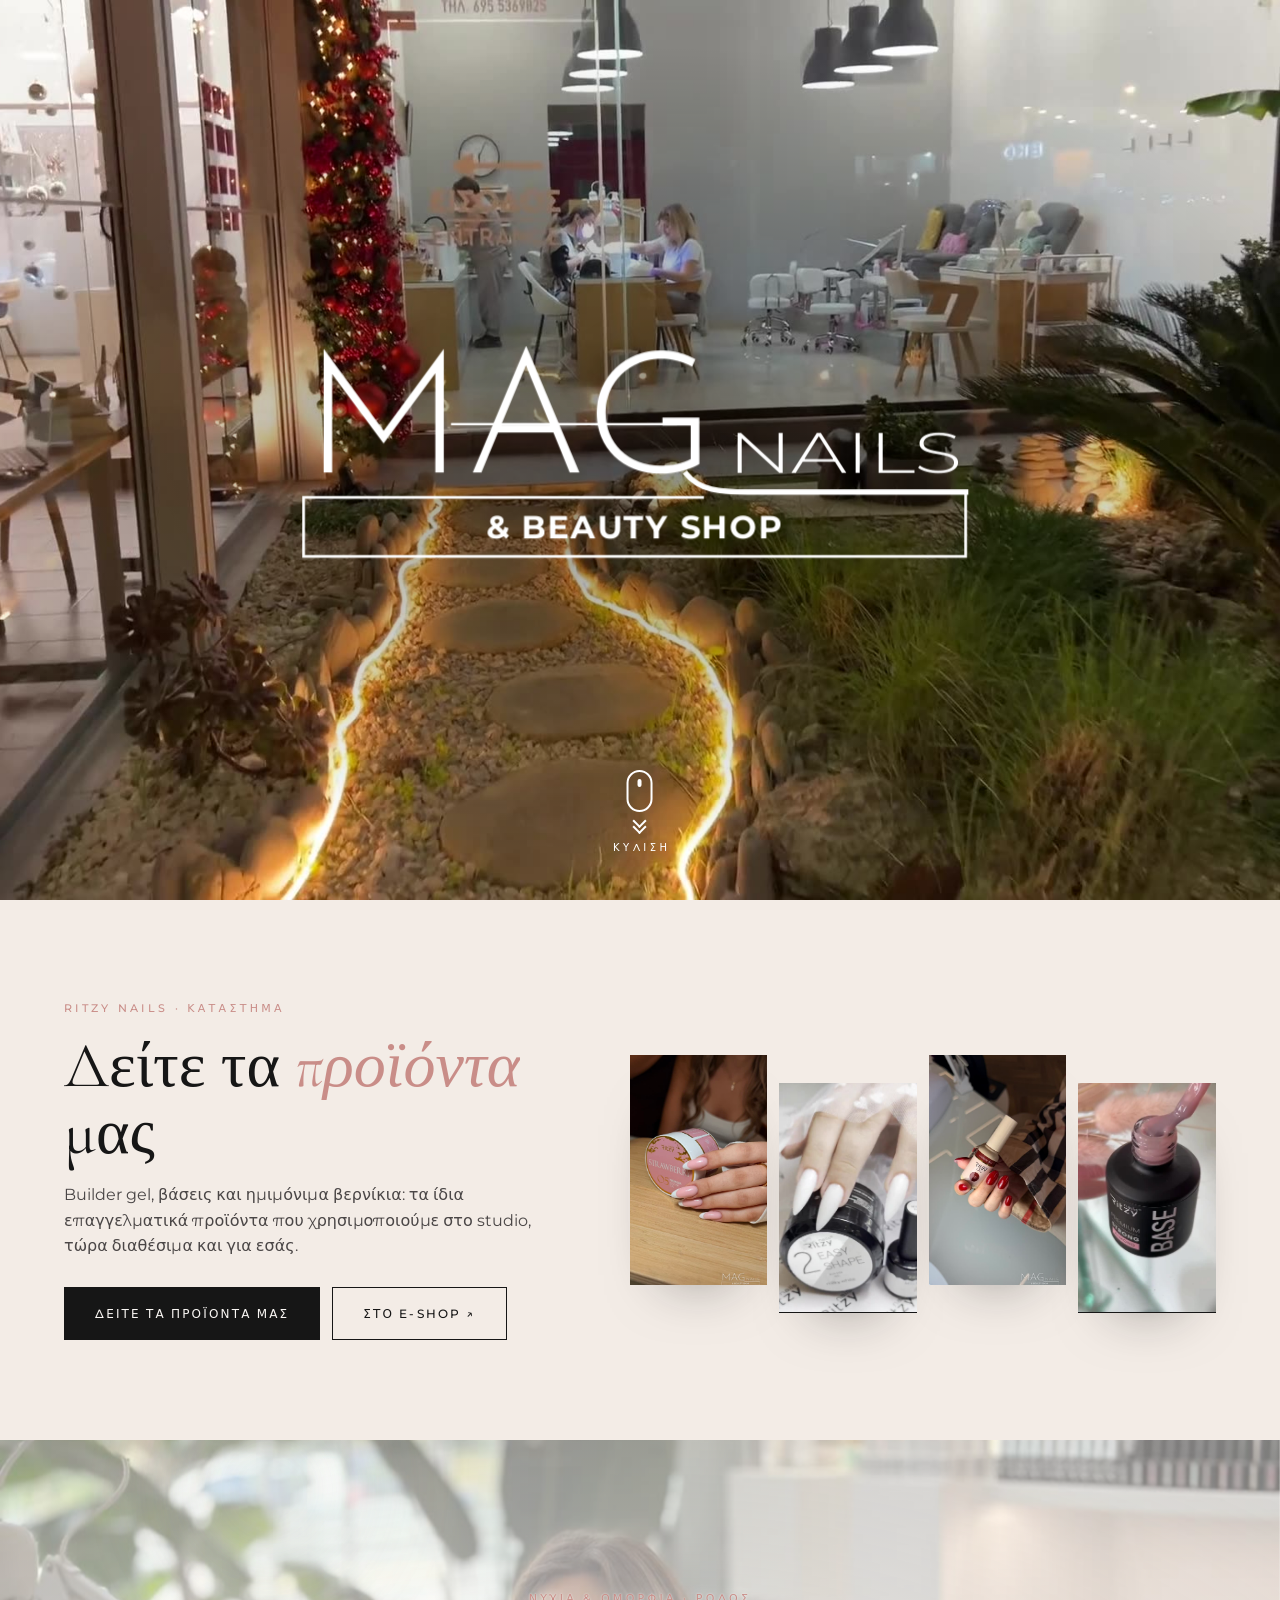
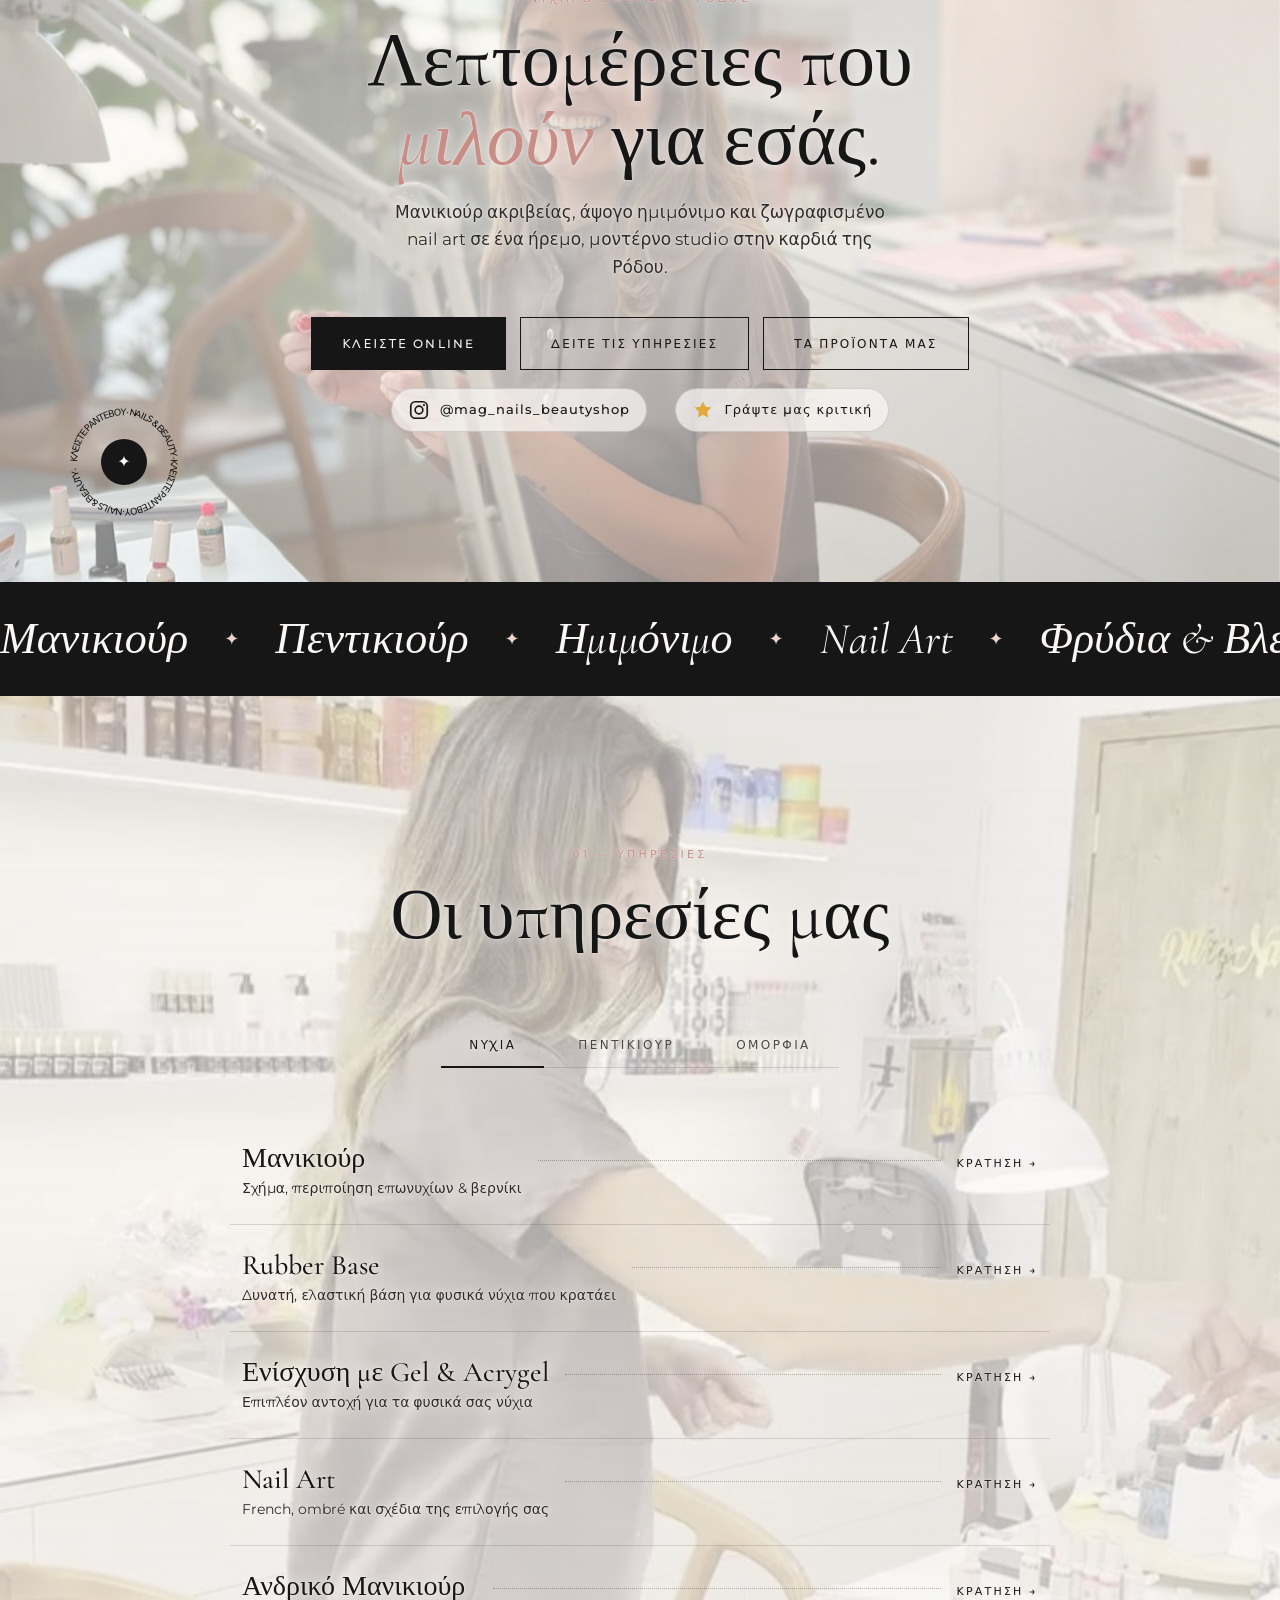
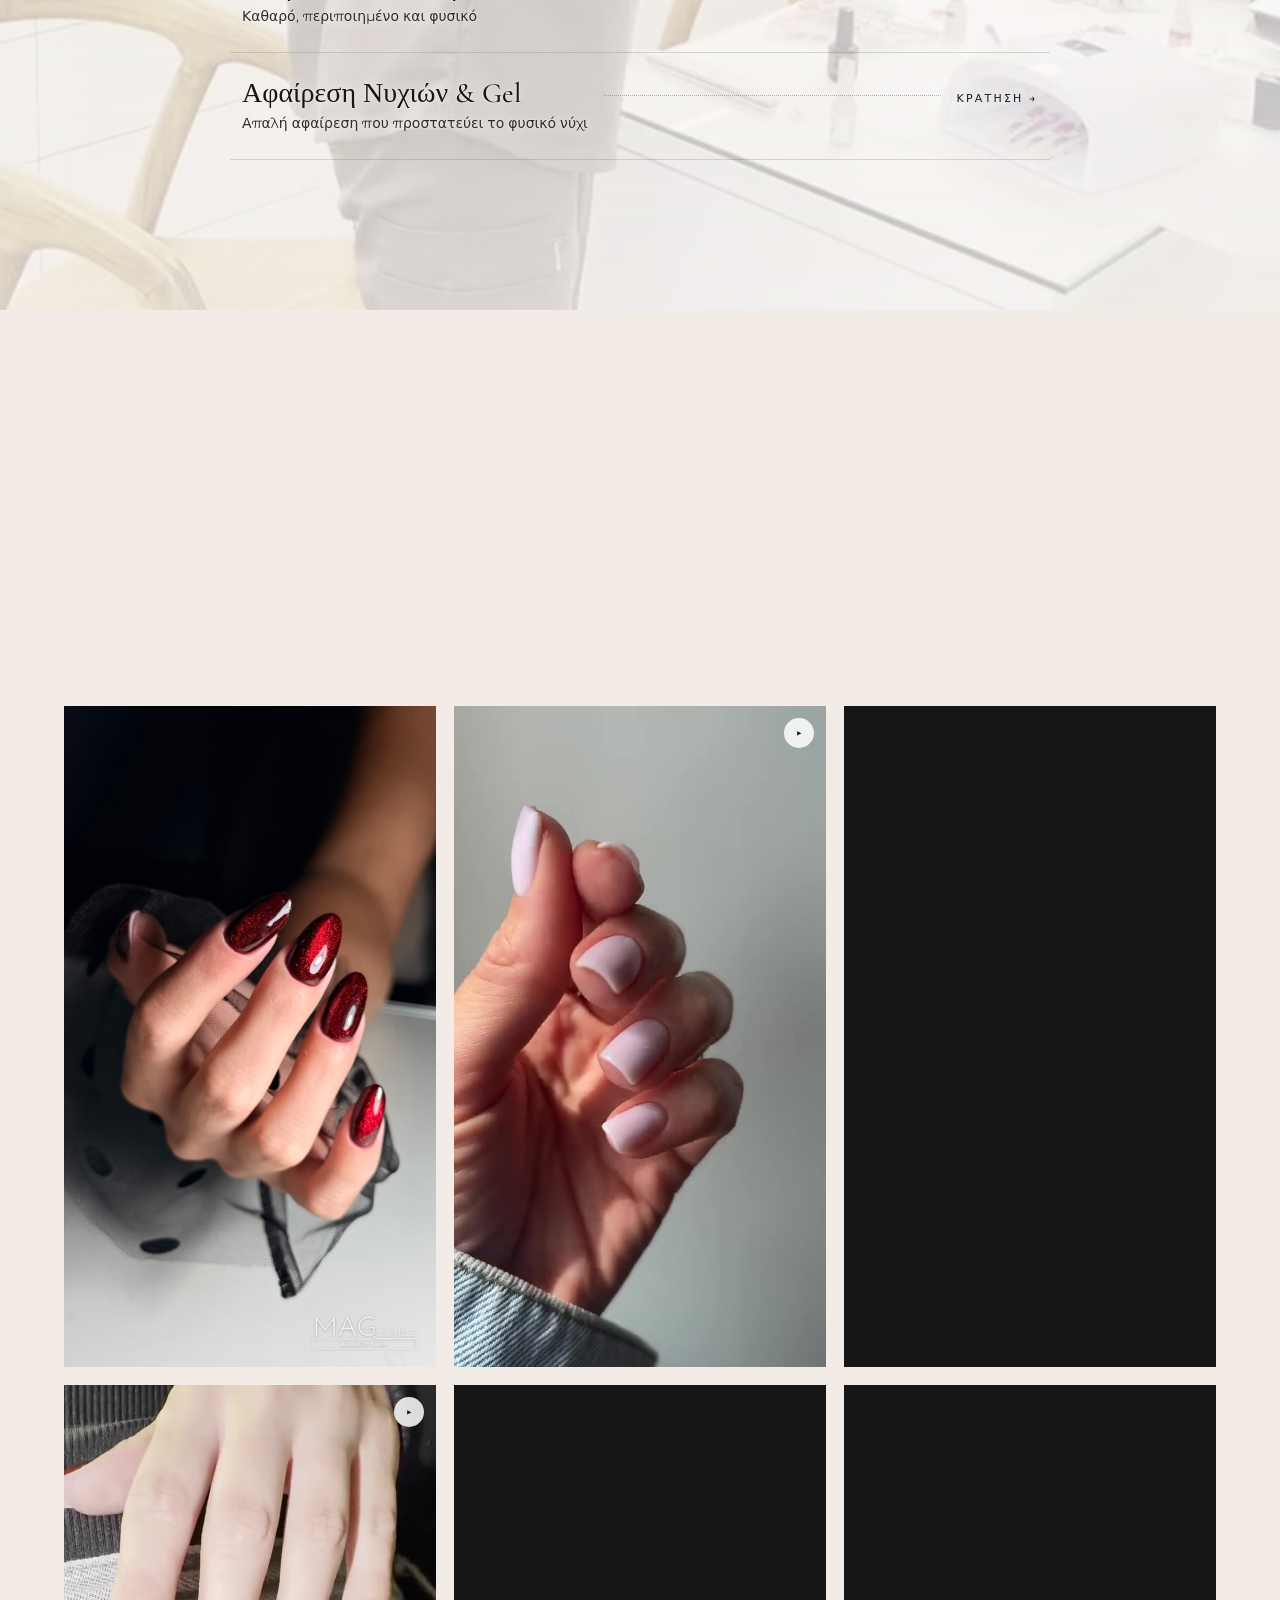
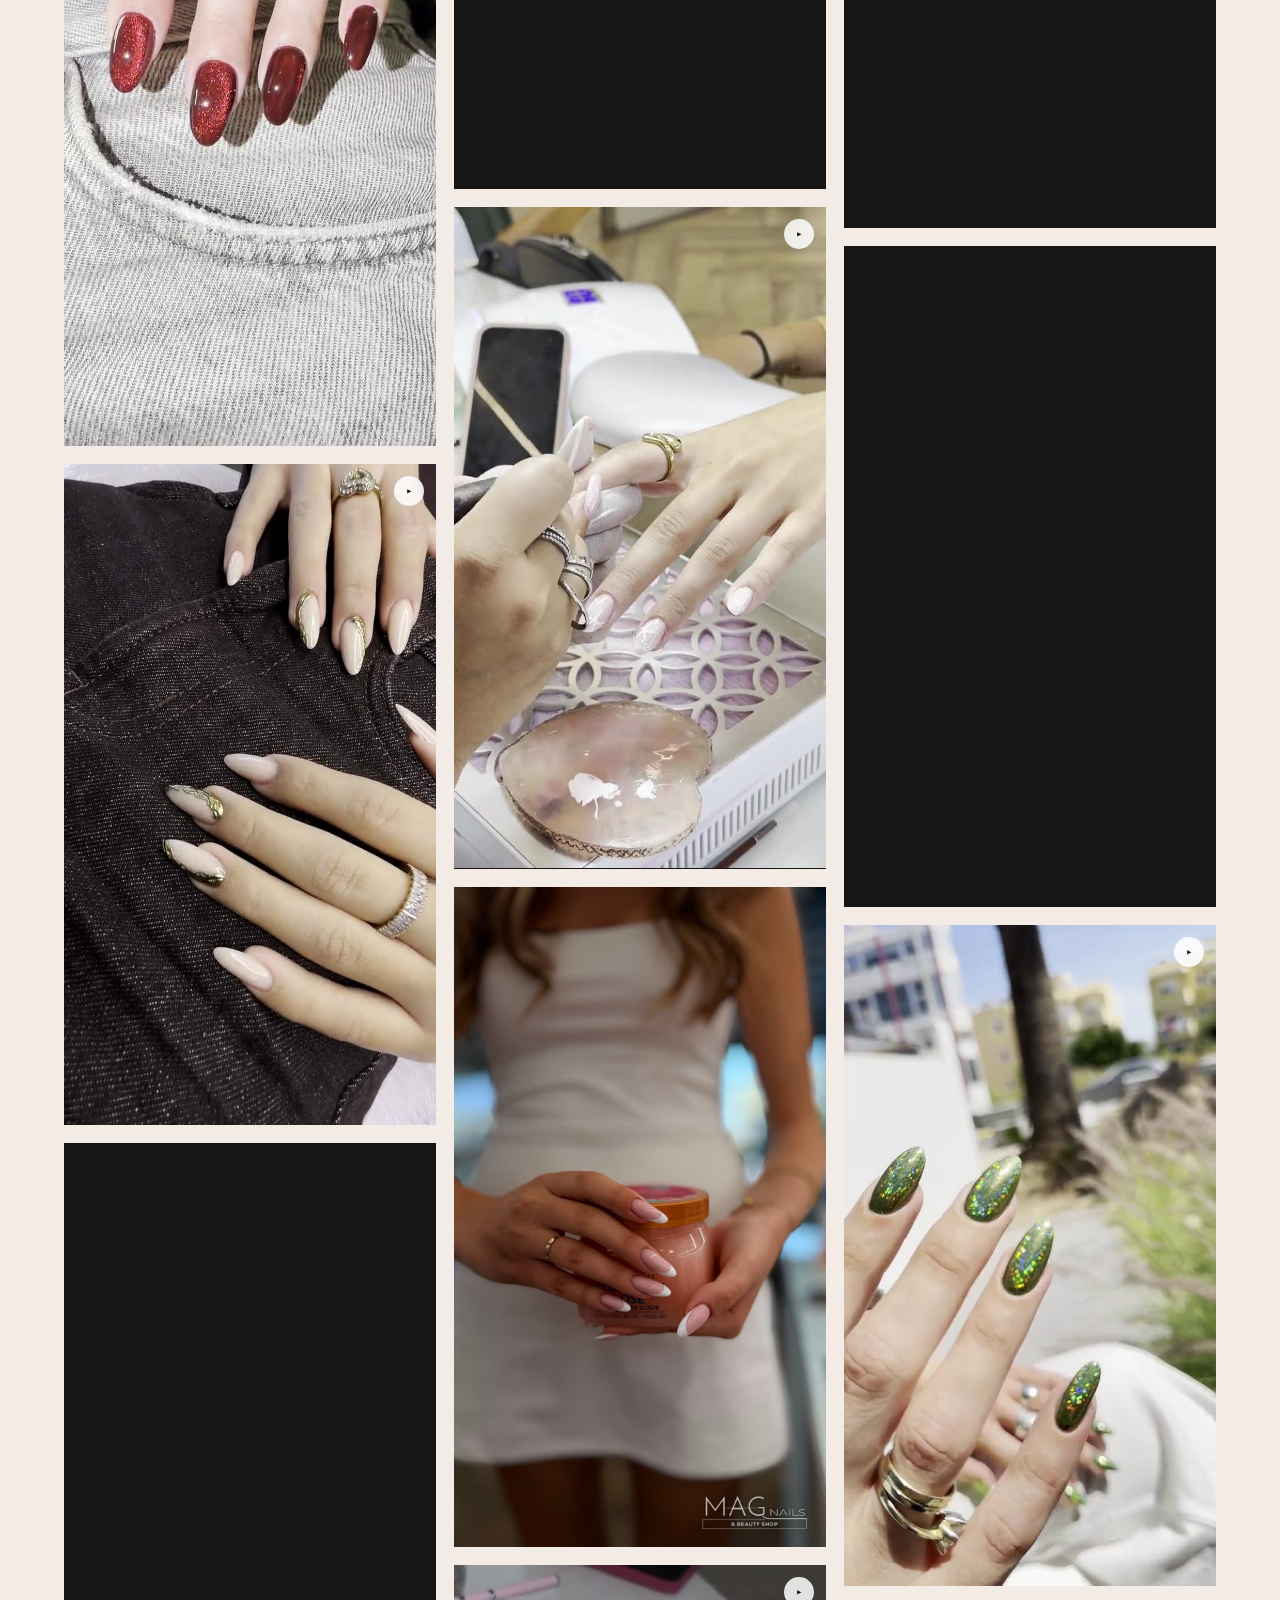
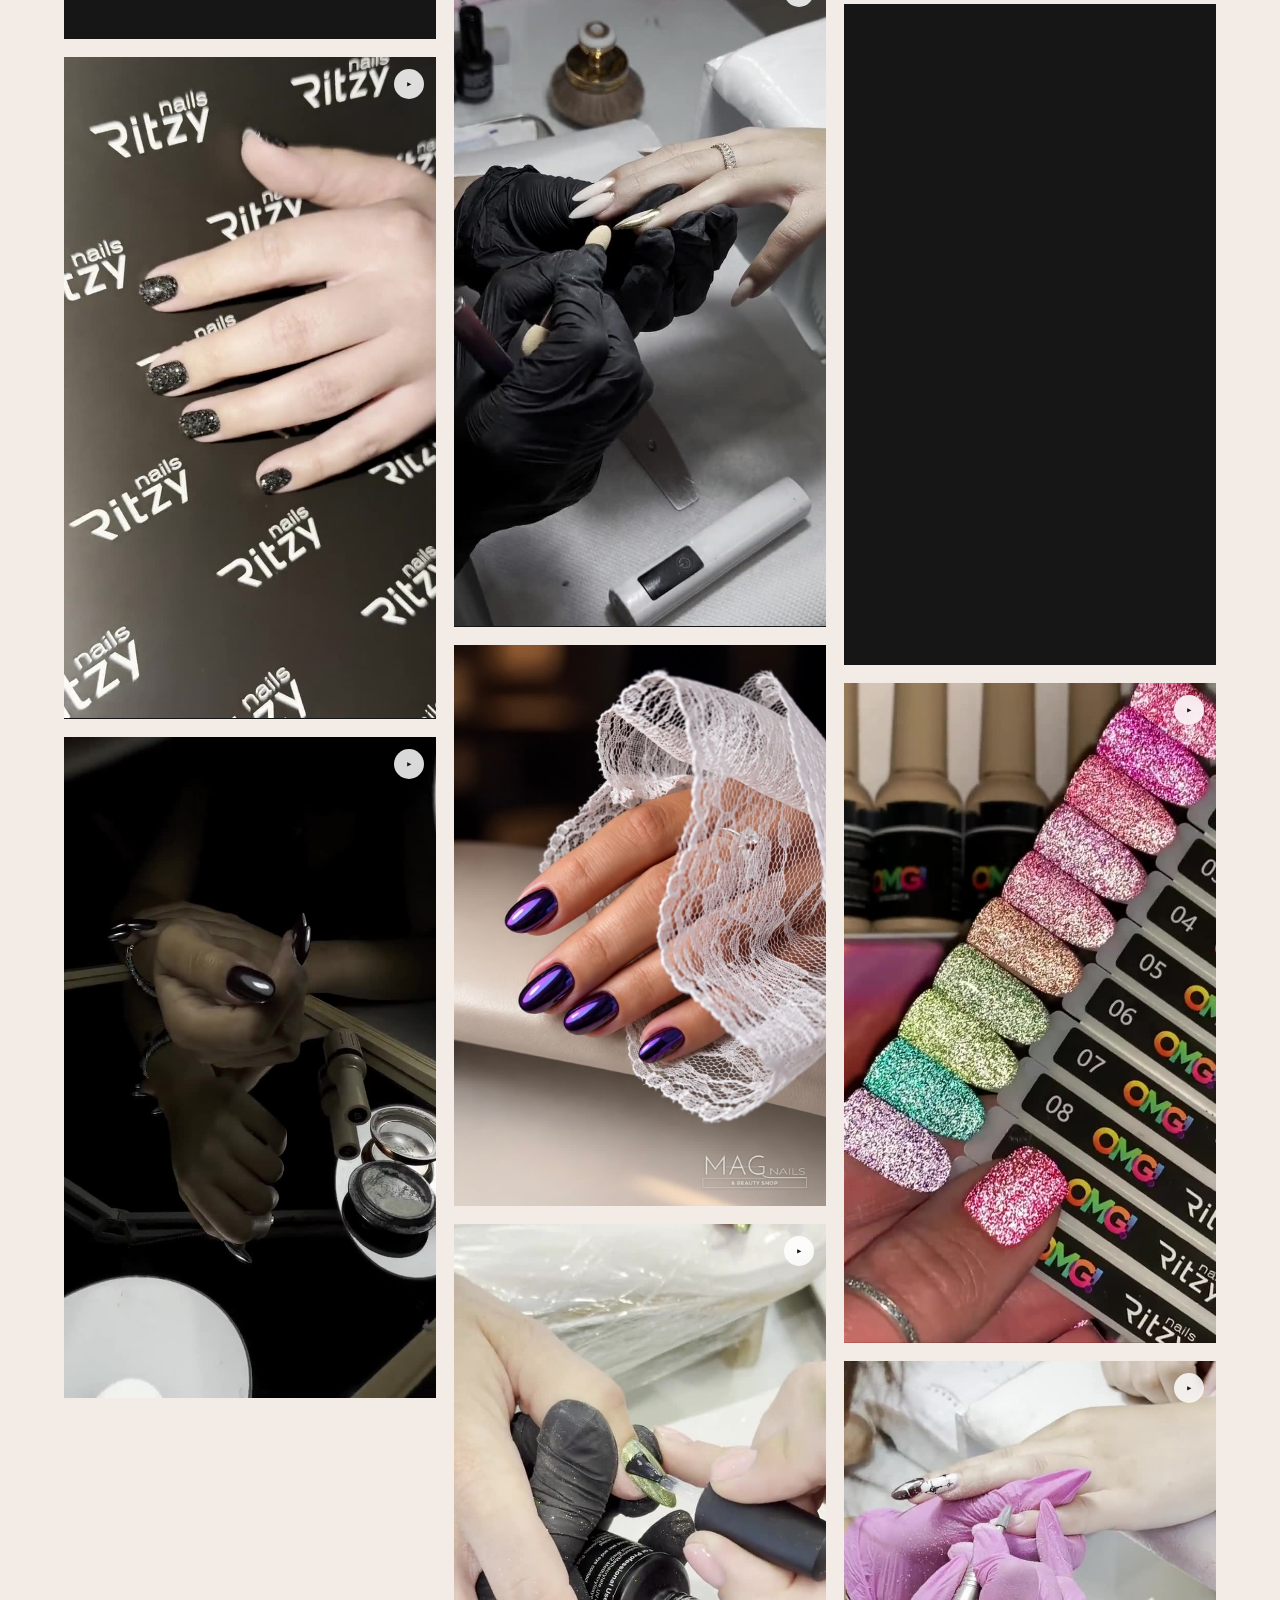
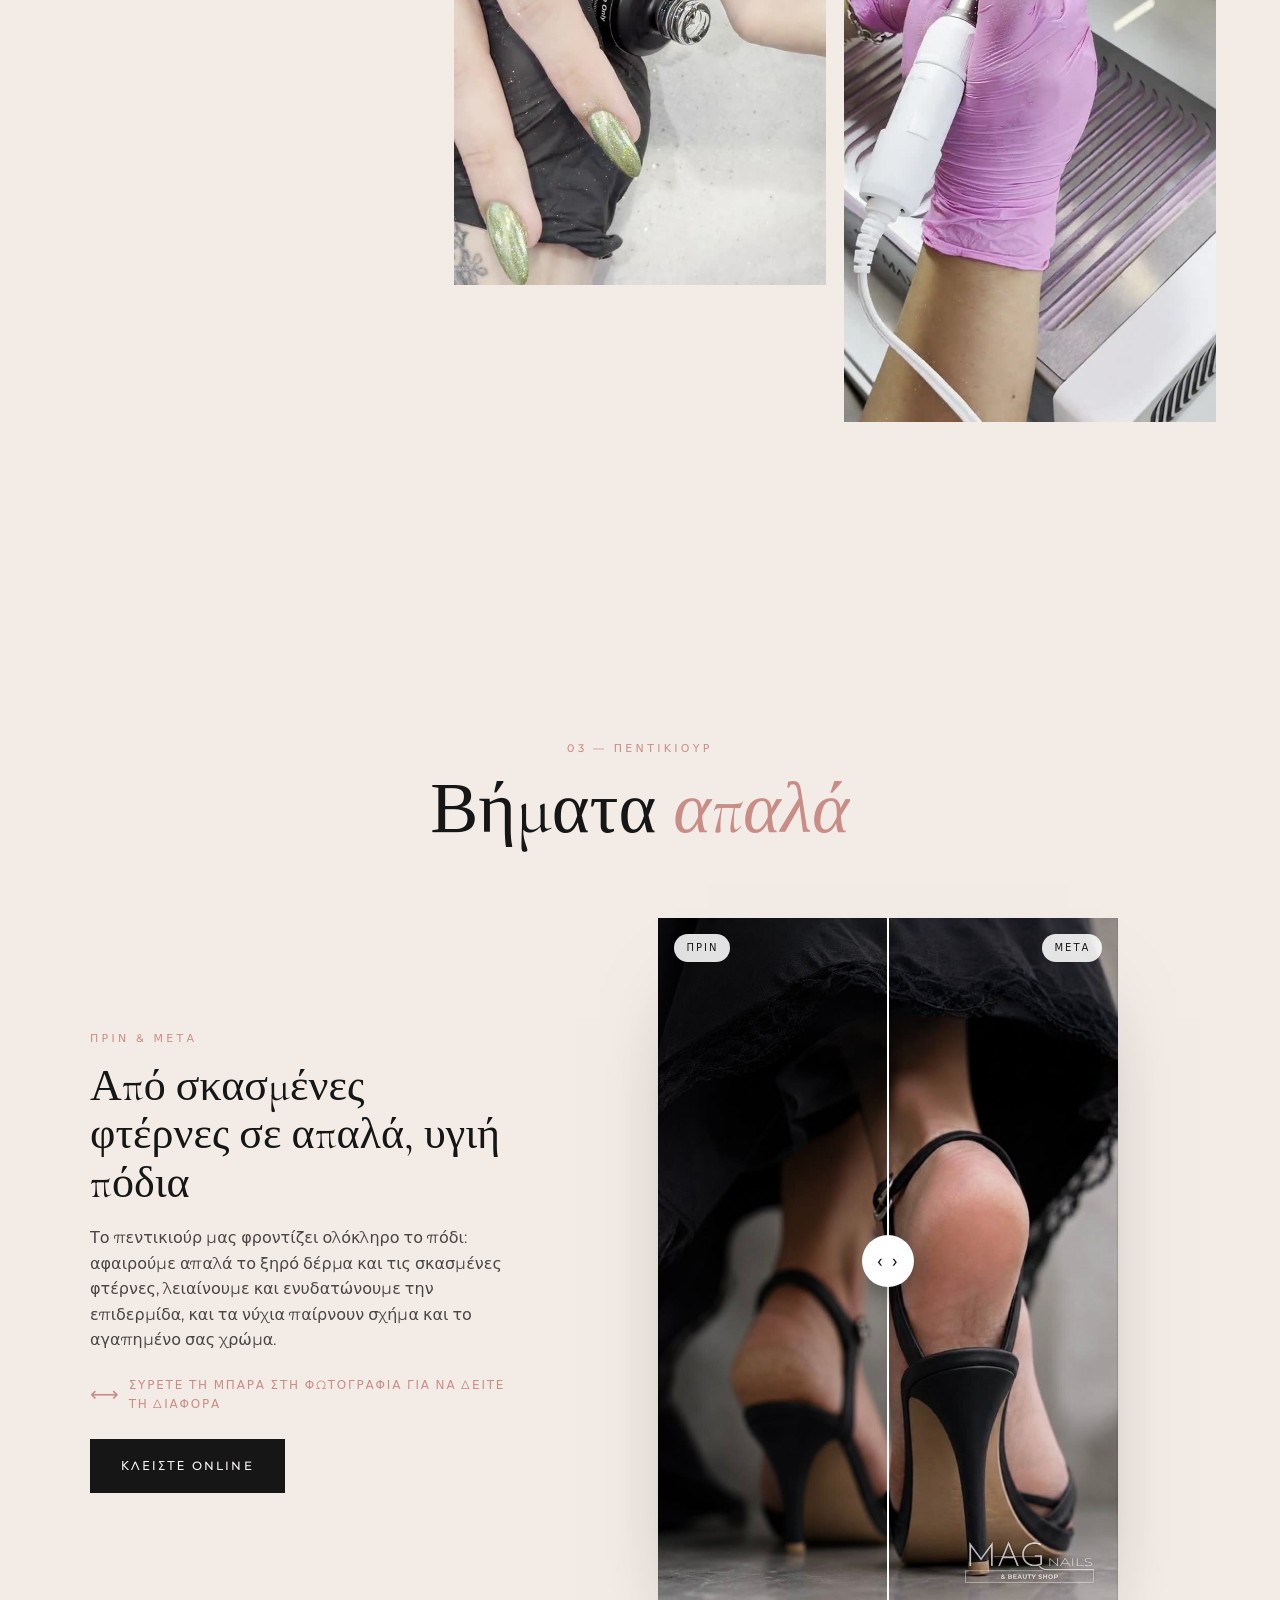
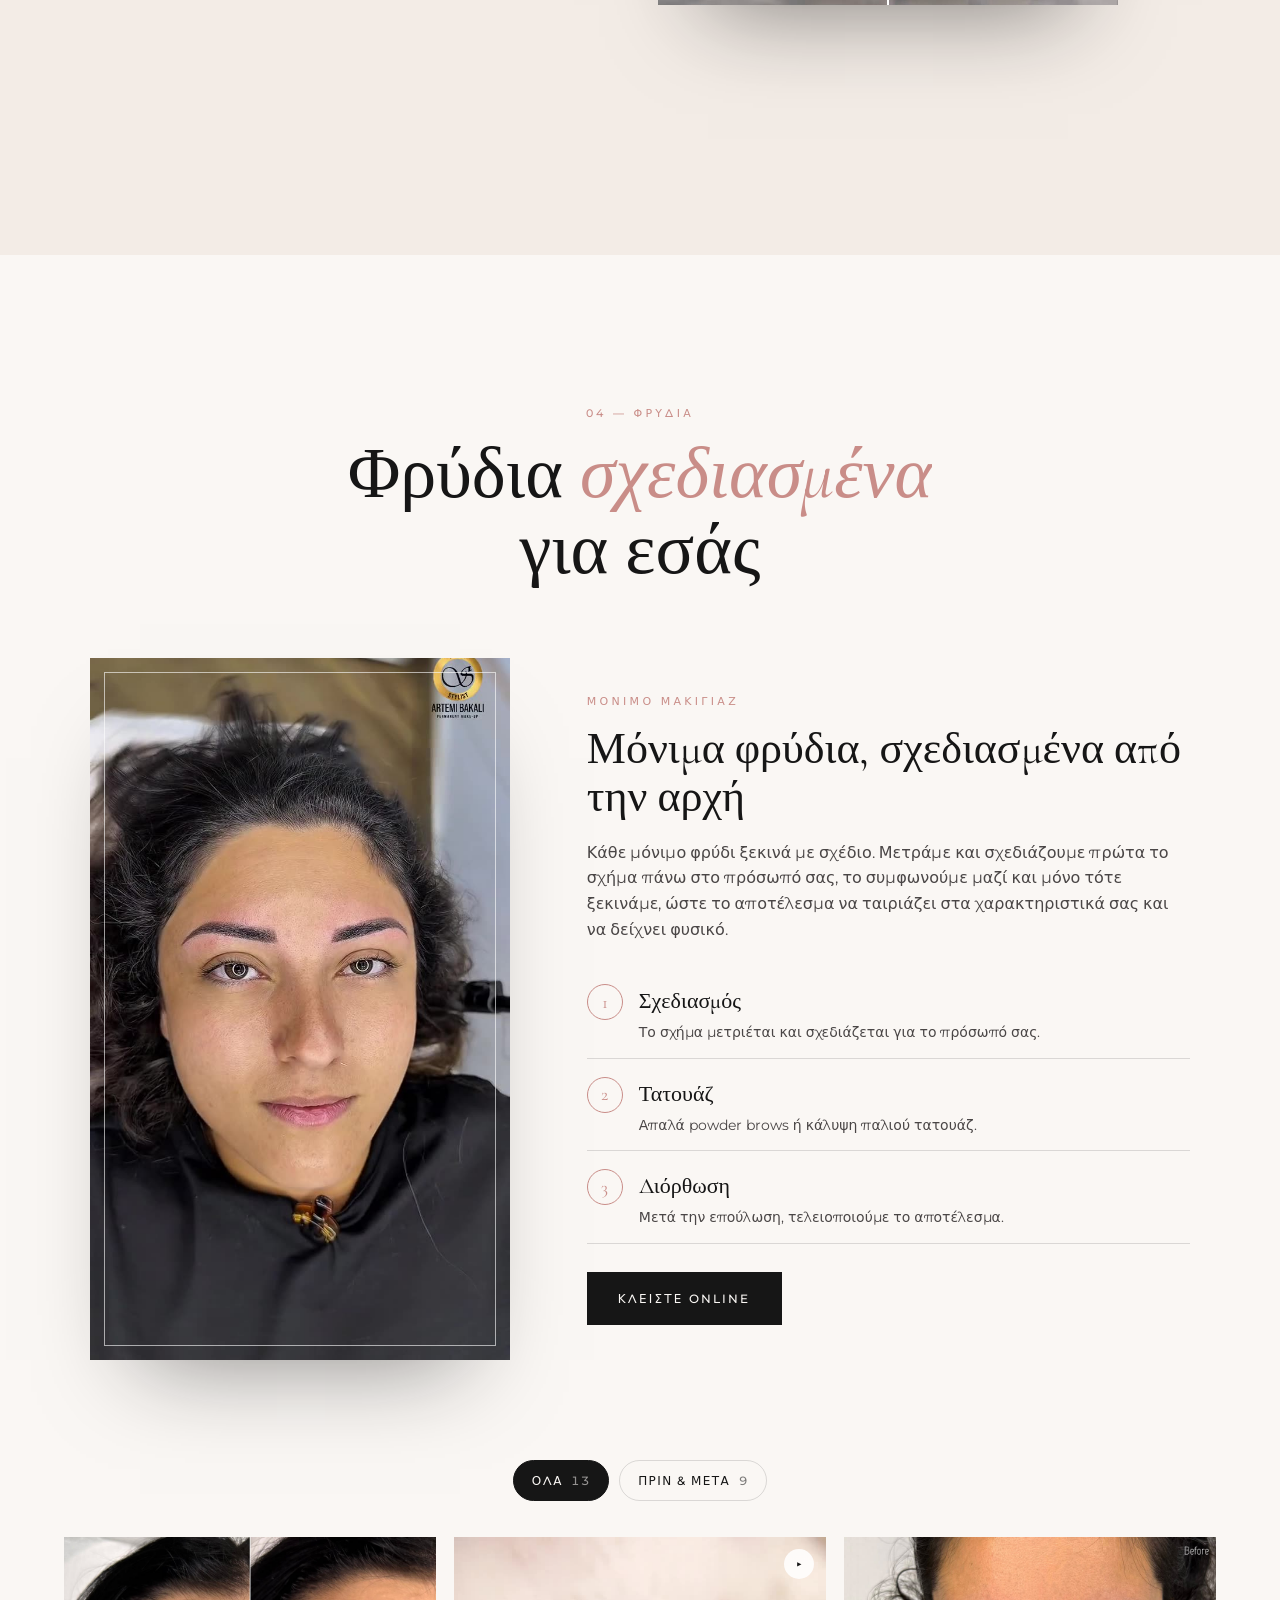
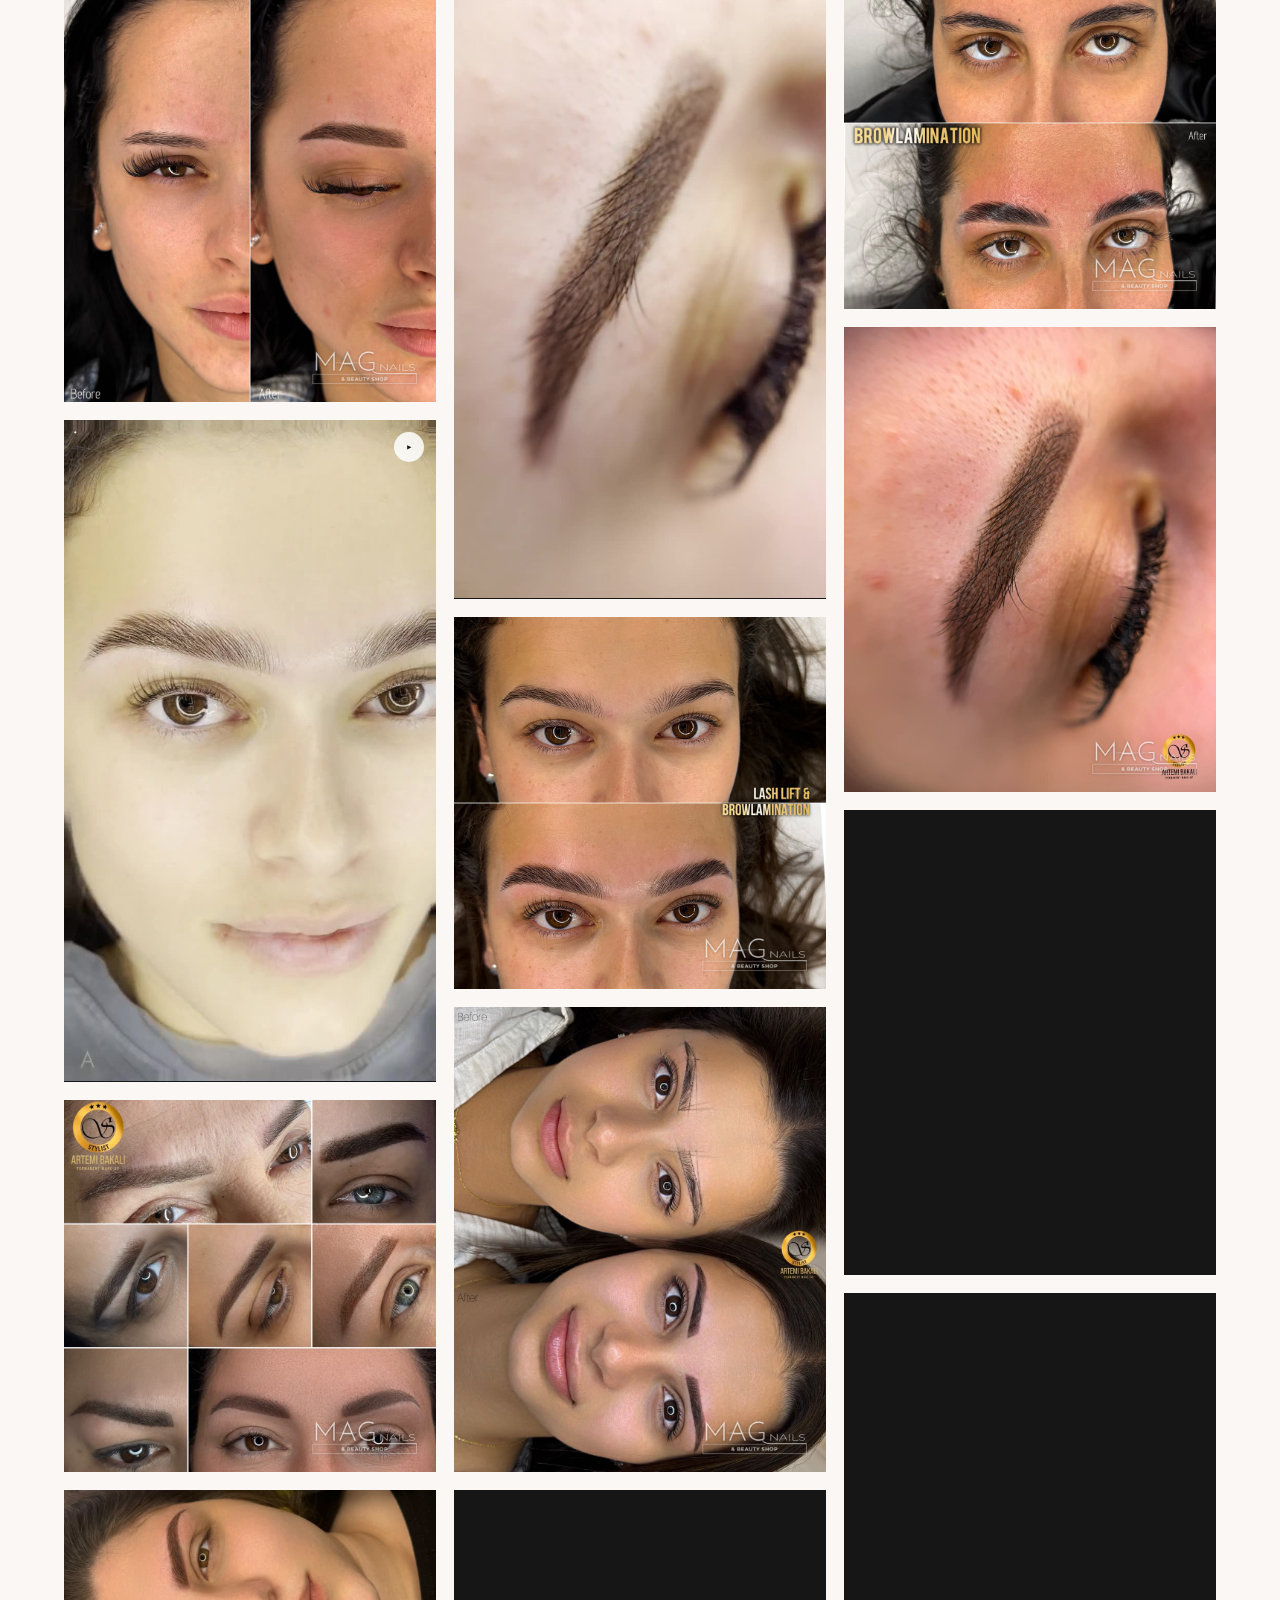
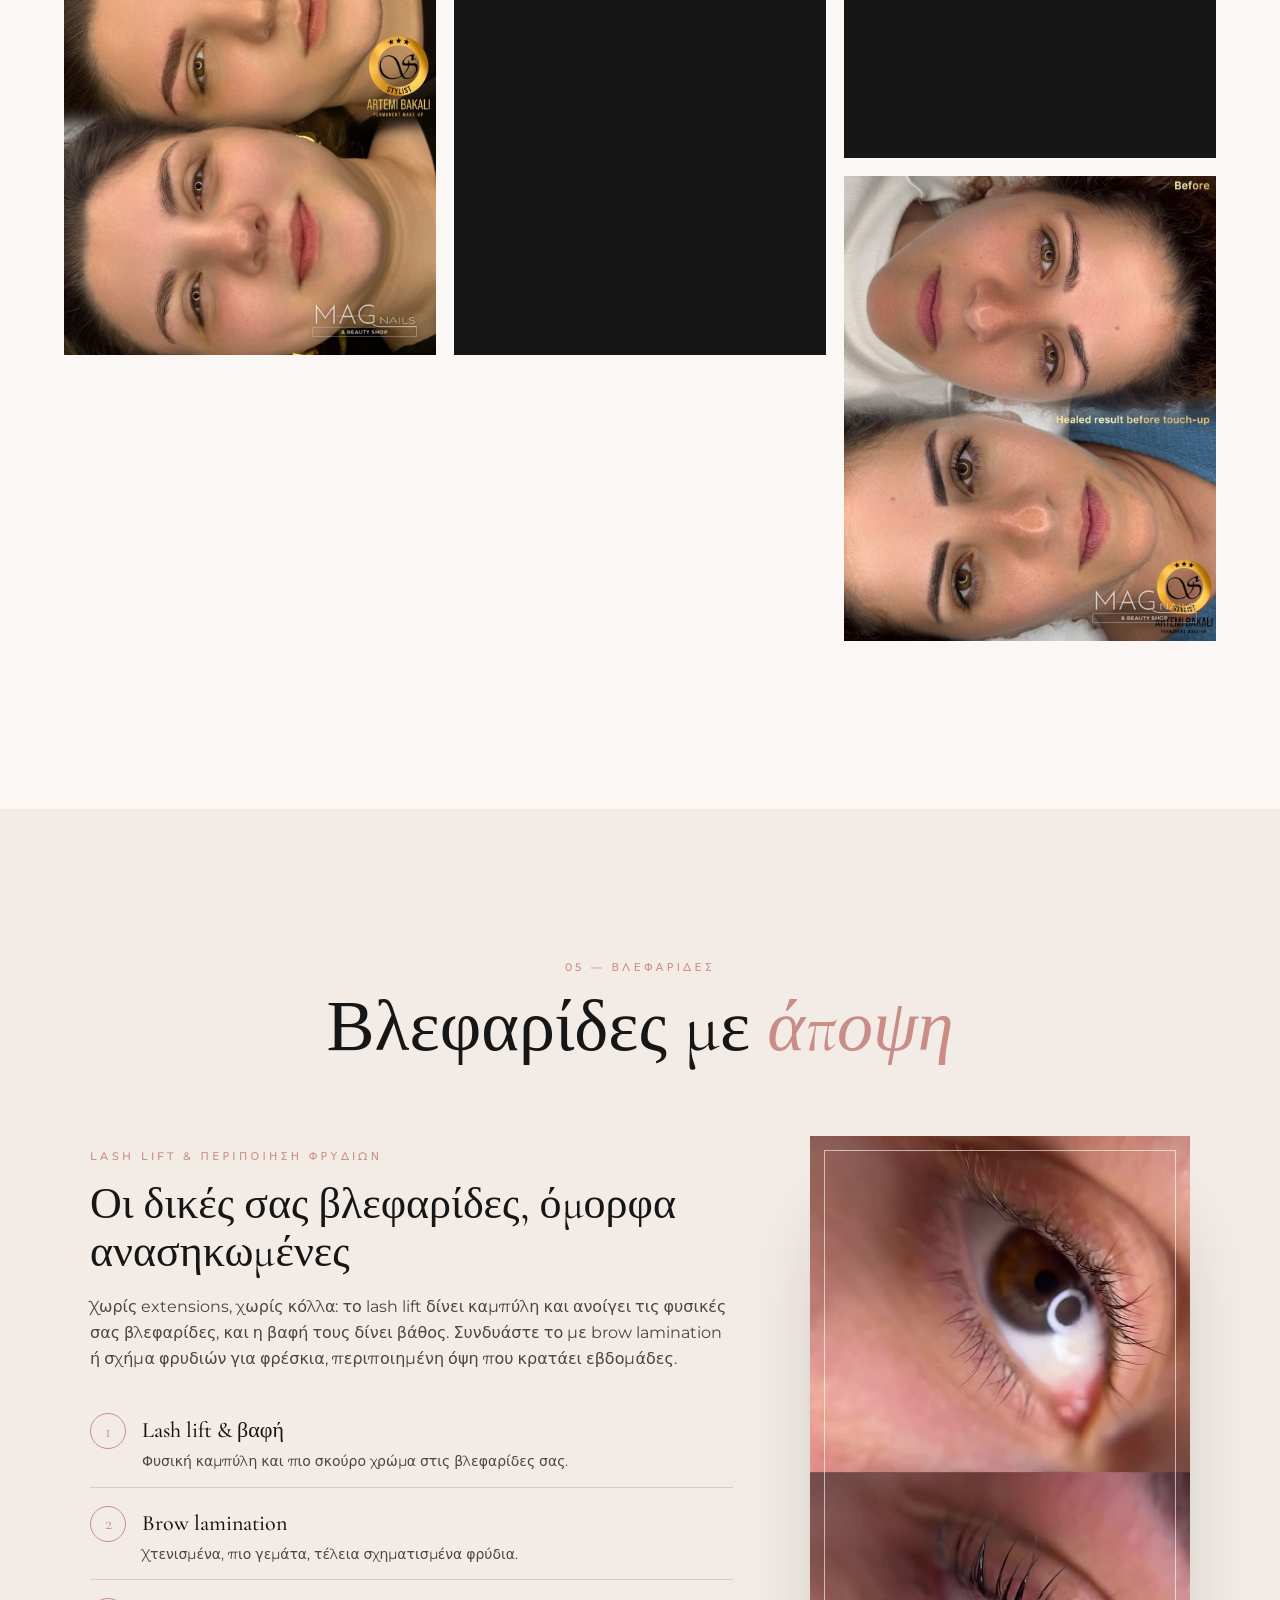
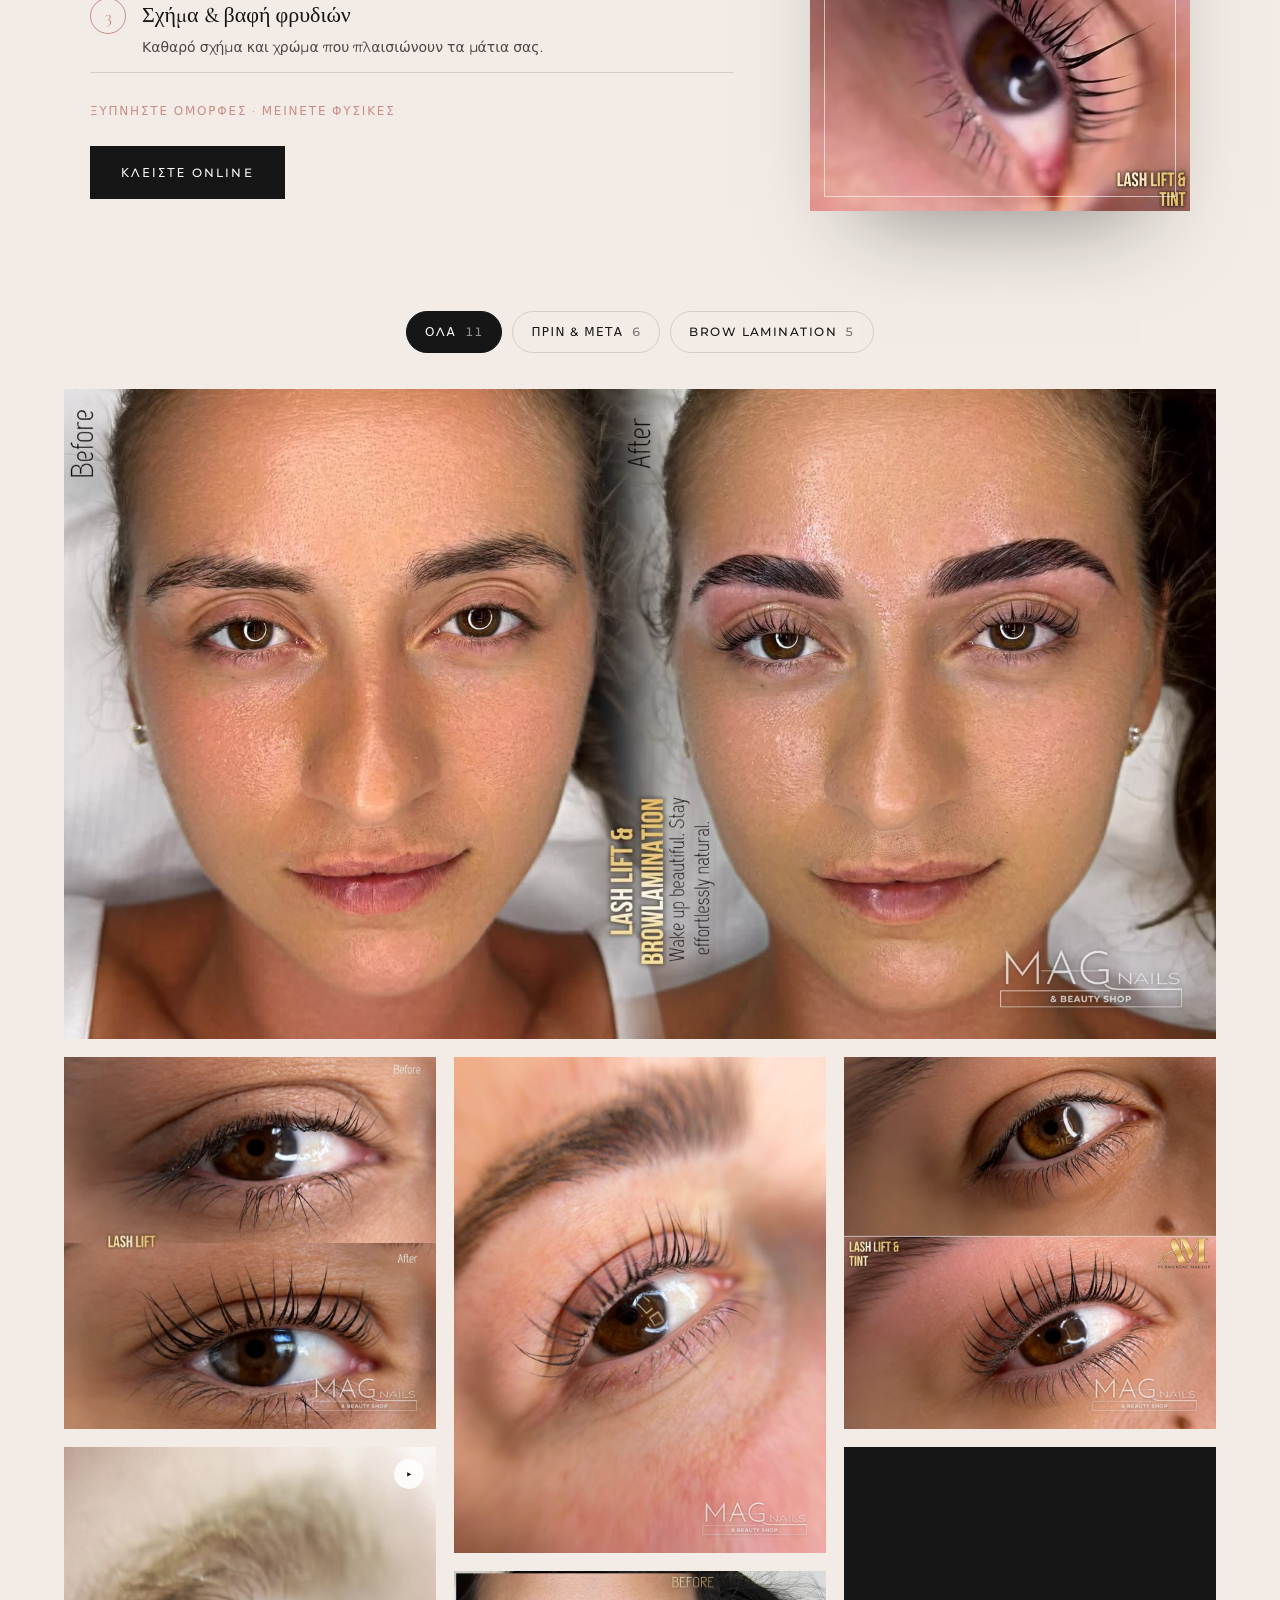
==== commit dd466341: "Add back-to-top arrow stacked above the WhatsApp button Co-Authored-By: Claude Opus 5.5 <noreply@ant" ====
--- a/el/index.html
+++ b/el/index.html
@@ -164,7 +164,7 @@
   <link rel="preconnect" href="https://fonts.googleapis.com" />
   <link rel="preconnect" href="https://fonts.gstatic.com" crossorigin />
   <link href="https://fonts.googleapis.com/css2?family=Cormorant+Garamond:ital,wght@0,400;0,500;1,400&family=Josefin+Sans:wght@200;300&family=Montserrat:wght@300;400;500;700&display=swap" rel="stylesheet" />
-  <link rel="stylesheet" href="../css/style.css?v=202611272348" />
+  <link rel="stylesheet" href="../css/style.css?v=202611281216" />
 </head>
 <body class="is-loading">
 
@@ -683,6 +683,12 @@
   </main>
 
   <!-- Floating contact button: opens a small menu (WhatsApp or Treatwell) -->
+  <!-- Back to top: sits above the floating WhatsApp button, ring shows scroll progress -->
+  <a href="#top" class="to-top" aria-label="Επιστροφή στην αρχή">
+    <svg class="to-top__ring" viewBox="0 0 48 48" aria-hidden="true"><circle cx="24" cy="24" r="22" /><circle class="to-top__fill" cx="24" cy="24" r="22" /></svg>
+    <svg class="to-top__arrow" viewBox="0 0 24 24" aria-hidden="true"><path d="M12 19V5M5.5 11.5 12 5l6.5 6.5" fill="none" stroke="currentColor" stroke-width="2" stroke-linecap="round" stroke-linejoin="round" /></svg>
+  </a>
+
   <div class="wa-float fab">
     <div class="fab__menu" id="fab-menu" role="menu" aria-label="Επικοινωνία και κρατήσεις">
       <a class="fab__item" role="menuitem" data-config="instagram" href="#" target="_blank" rel="noopener" style="--i:3">
@@ -764,6 +770,6 @@
     </div>
   </footer>
 
-  <script src="../js/main.js?v=202611272348"></script>
+  <script src="../js/main.js?v=202611281216"></script>
 </body>
 </html>
--- a/css/style.css
+++ b/css/style.css
@@ -974,3 +974,25 @@
 .faq__item[open] .faq__icon::after { transform: rotate(0deg); }
 .faq__item p { margin: 0; padding: 0 24px 24px; color: var(--ink-soft); animation: faqIn .5s var(--ease); }
 @keyframes faqIn { from { opacity: 0; transform: translateY(-6px); } }
+
+/* ---------- Back to top (stacked above the WhatsApp button, never on top of it) ---------- */
+.to-top {
+  --p: 0; --size: 46px;
+  position: fixed; z-index: 54; right: calc(20px + (58px - var(--size)) / 2); bottom: 20px;
+  display: grid; place-items: center; width: var(--size); height: var(--size); border-radius: 50%;
+  background: rgba(250,247,244,.92); color: var(--ink); box-shadow: 0 10px 26px -10px rgba(0,0,0,.35);
+  backdrop-filter: blur(8px); -webkit-backdrop-filter: blur(8px);
+  opacity: 0; transform: translateY(16px) scale(.7); pointer-events: none;
+  transition: opacity .4s, transform .5s var(--ease), bottom .5s var(--ease), background .3s, color .3s;
+}
+.to-top.is-stacked { bottom: calc(20px + 58px + 14px); } /* WhatsApp button is 58px tall at bottom 20px; 14px gap */
+.to-top.is-visible { opacity: 1; transform: none; pointer-events: auto; }
+.to-top.is-hidden-by-menu { opacity: 0; transform: translateY(10px) scale(.7); pointer-events: none; }
+.to-top svg { grid-area: 1 / 1; }
+.to-top__ring { width: 100%; height: 100%; transform: rotate(-90deg); }
+.to-top__ring circle { fill: none; stroke-width: 2; stroke: var(--line); }
+.to-top__ring .to-top__fill { stroke: var(--rose); stroke-linecap: round; stroke-dasharray: 138.2; stroke-dashoffset: calc(138.2 * (1 - var(--p))); transition: stroke-dashoffset .15s linear; }
+.to-top__arrow { width: 18px; height: 18px; transition: transform .4s var(--ease); }
+.to-top:hover { background: var(--ink); color: var(--paper); }
+.to-top:hover .to-top__arrow { transform: translateY(-3px); }
+.nav.is-open ~ .to-top { opacity: 0; pointer-events: none; }
